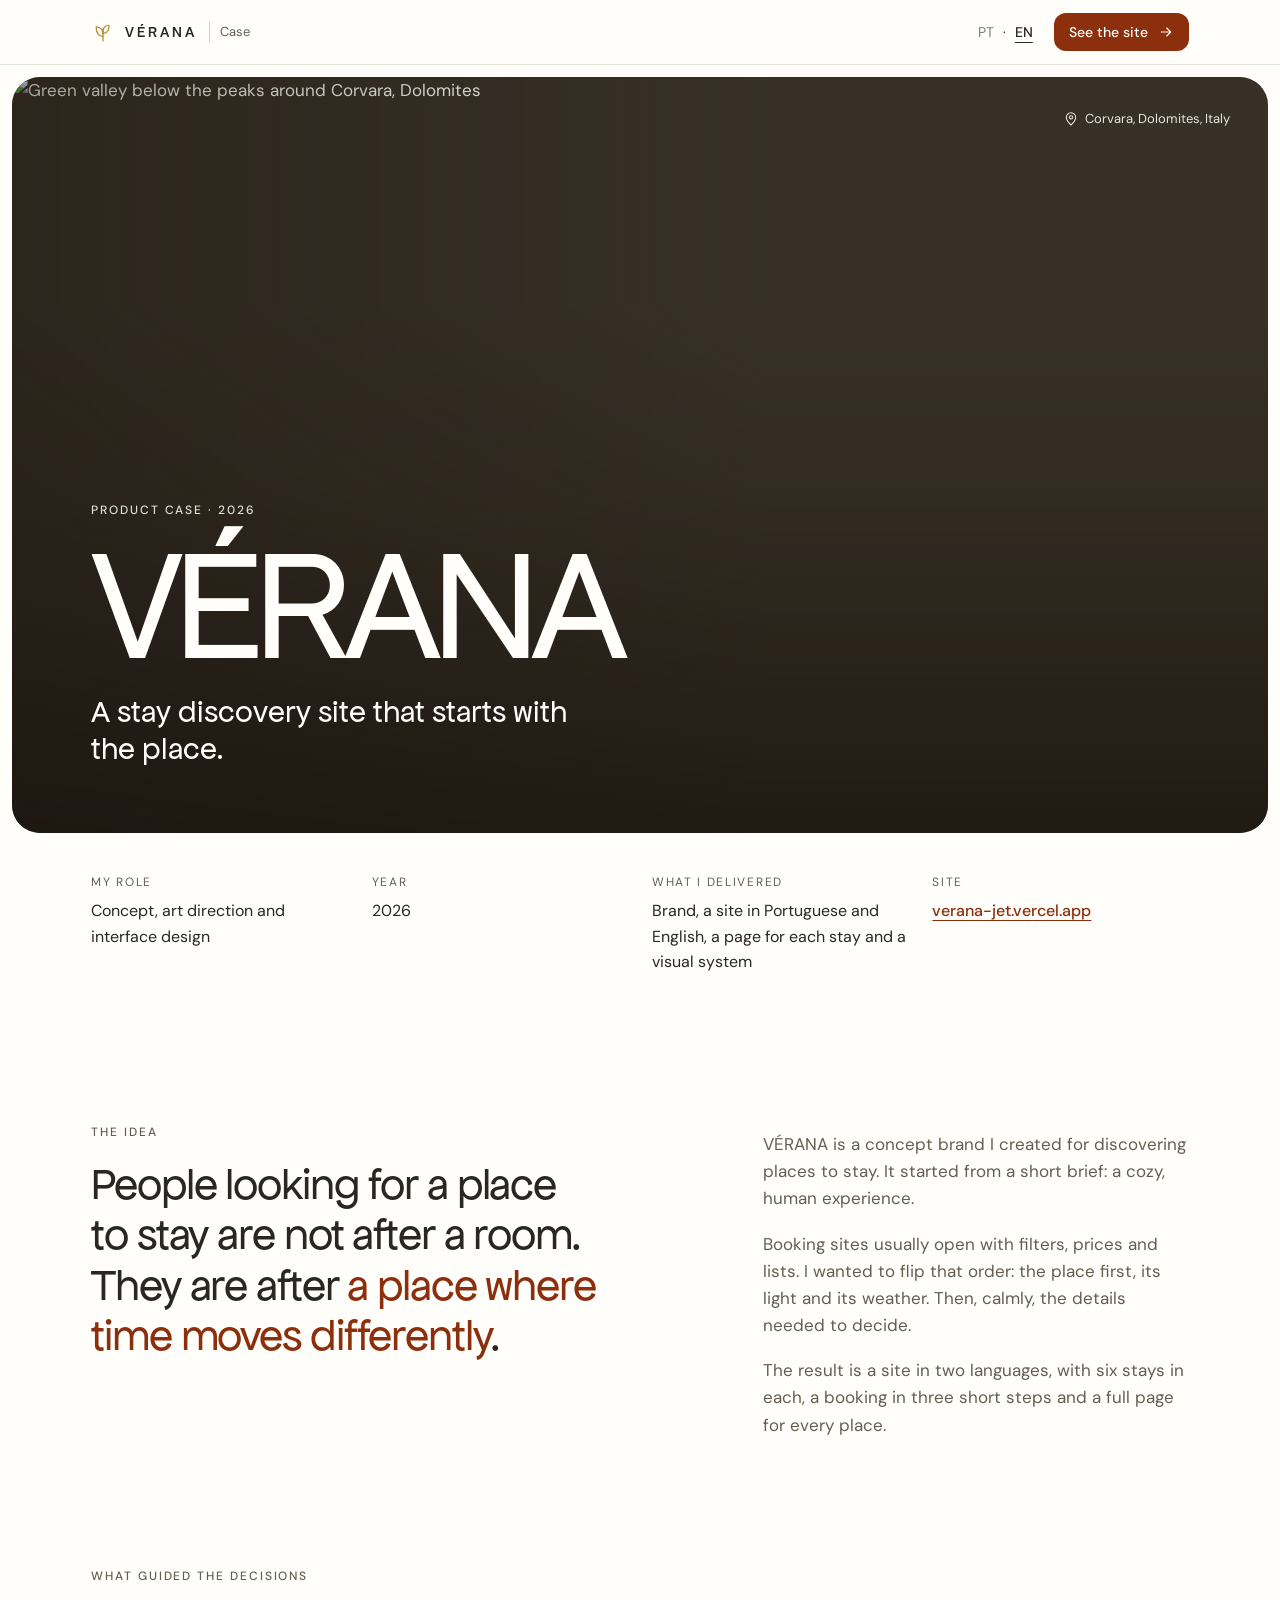
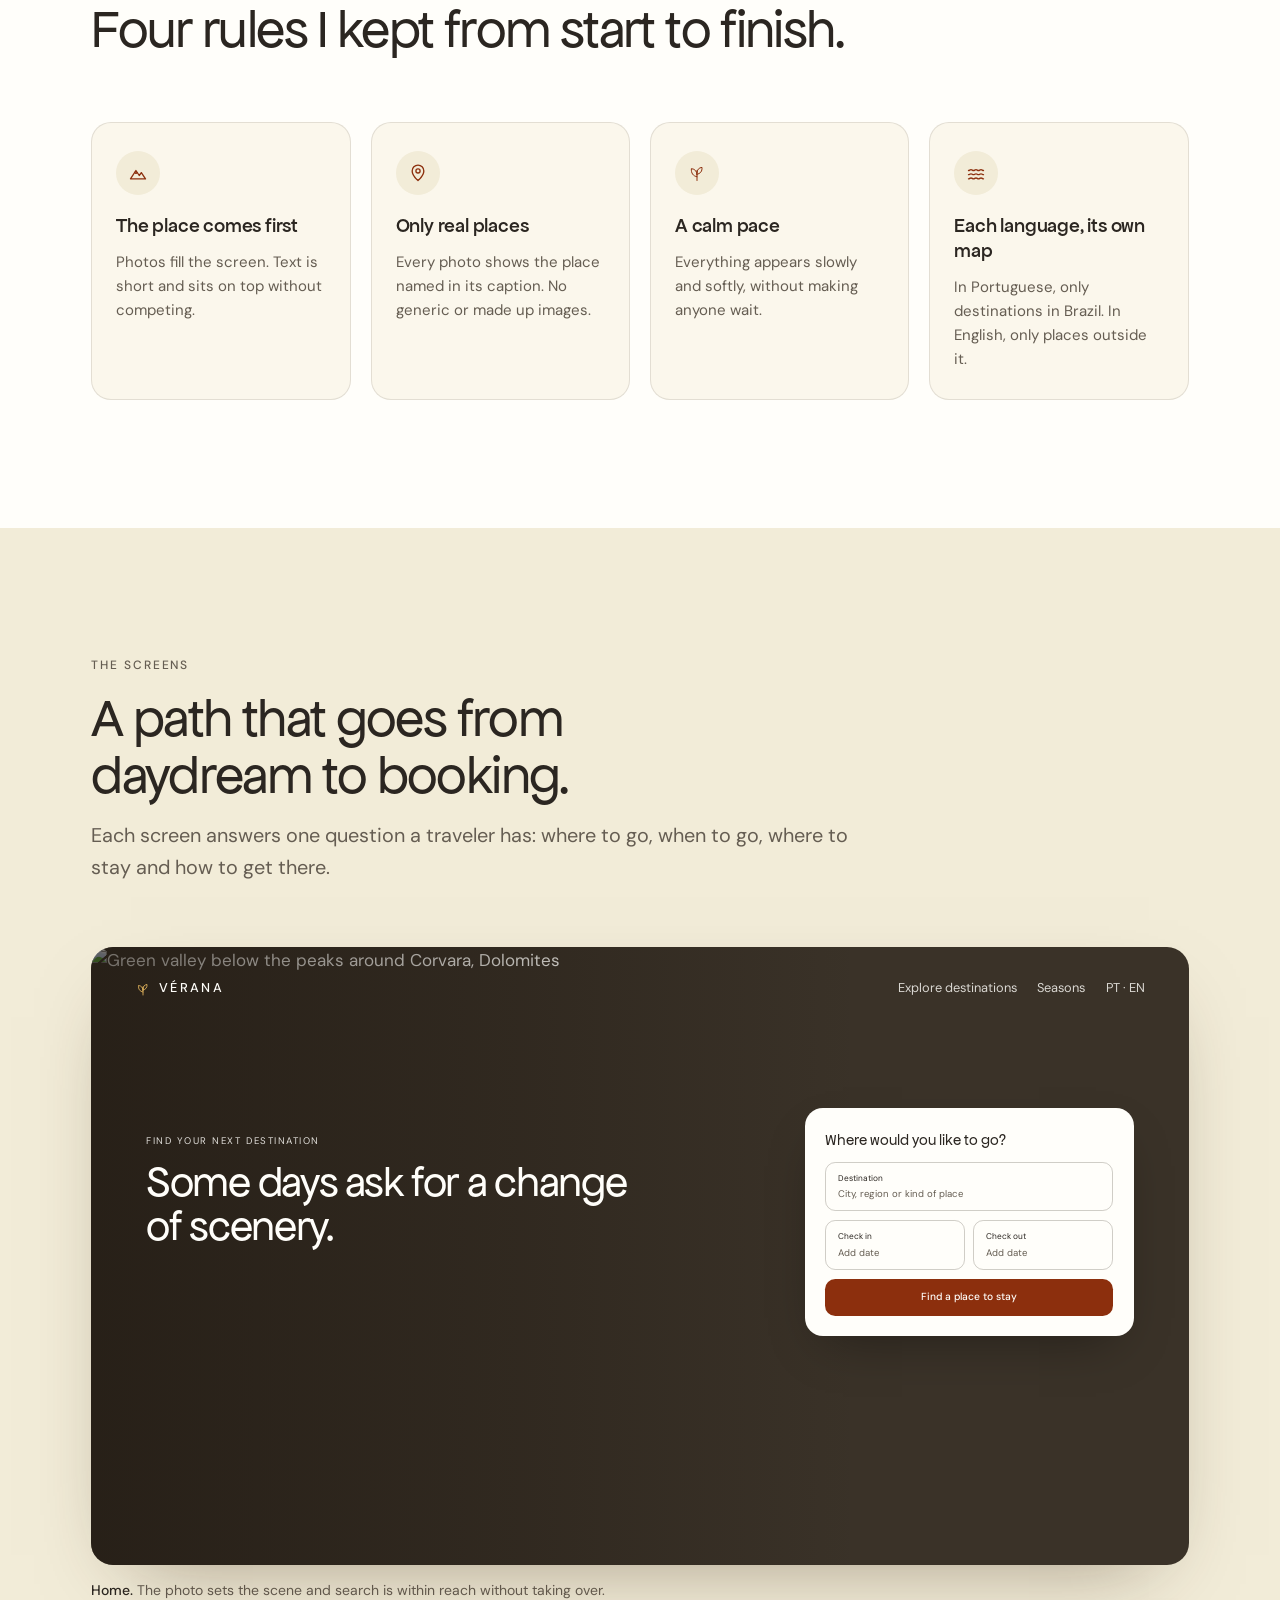
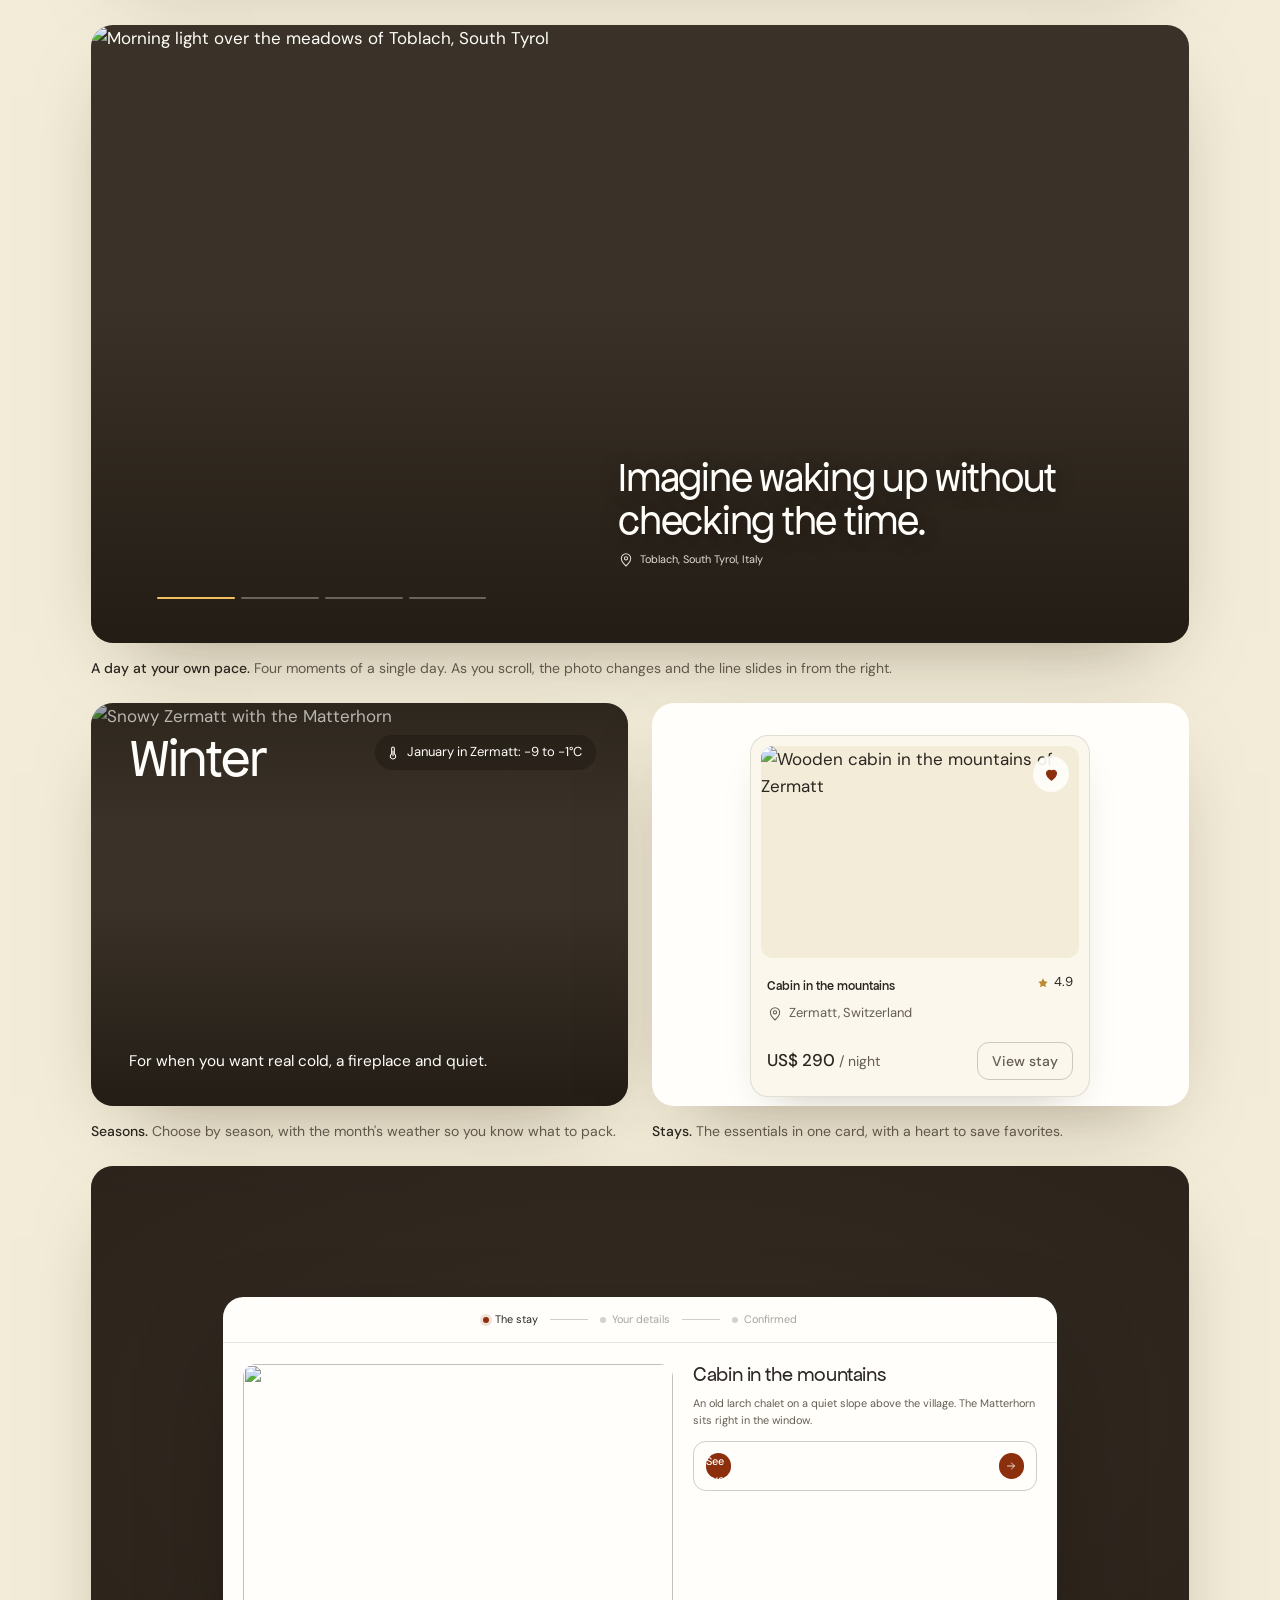
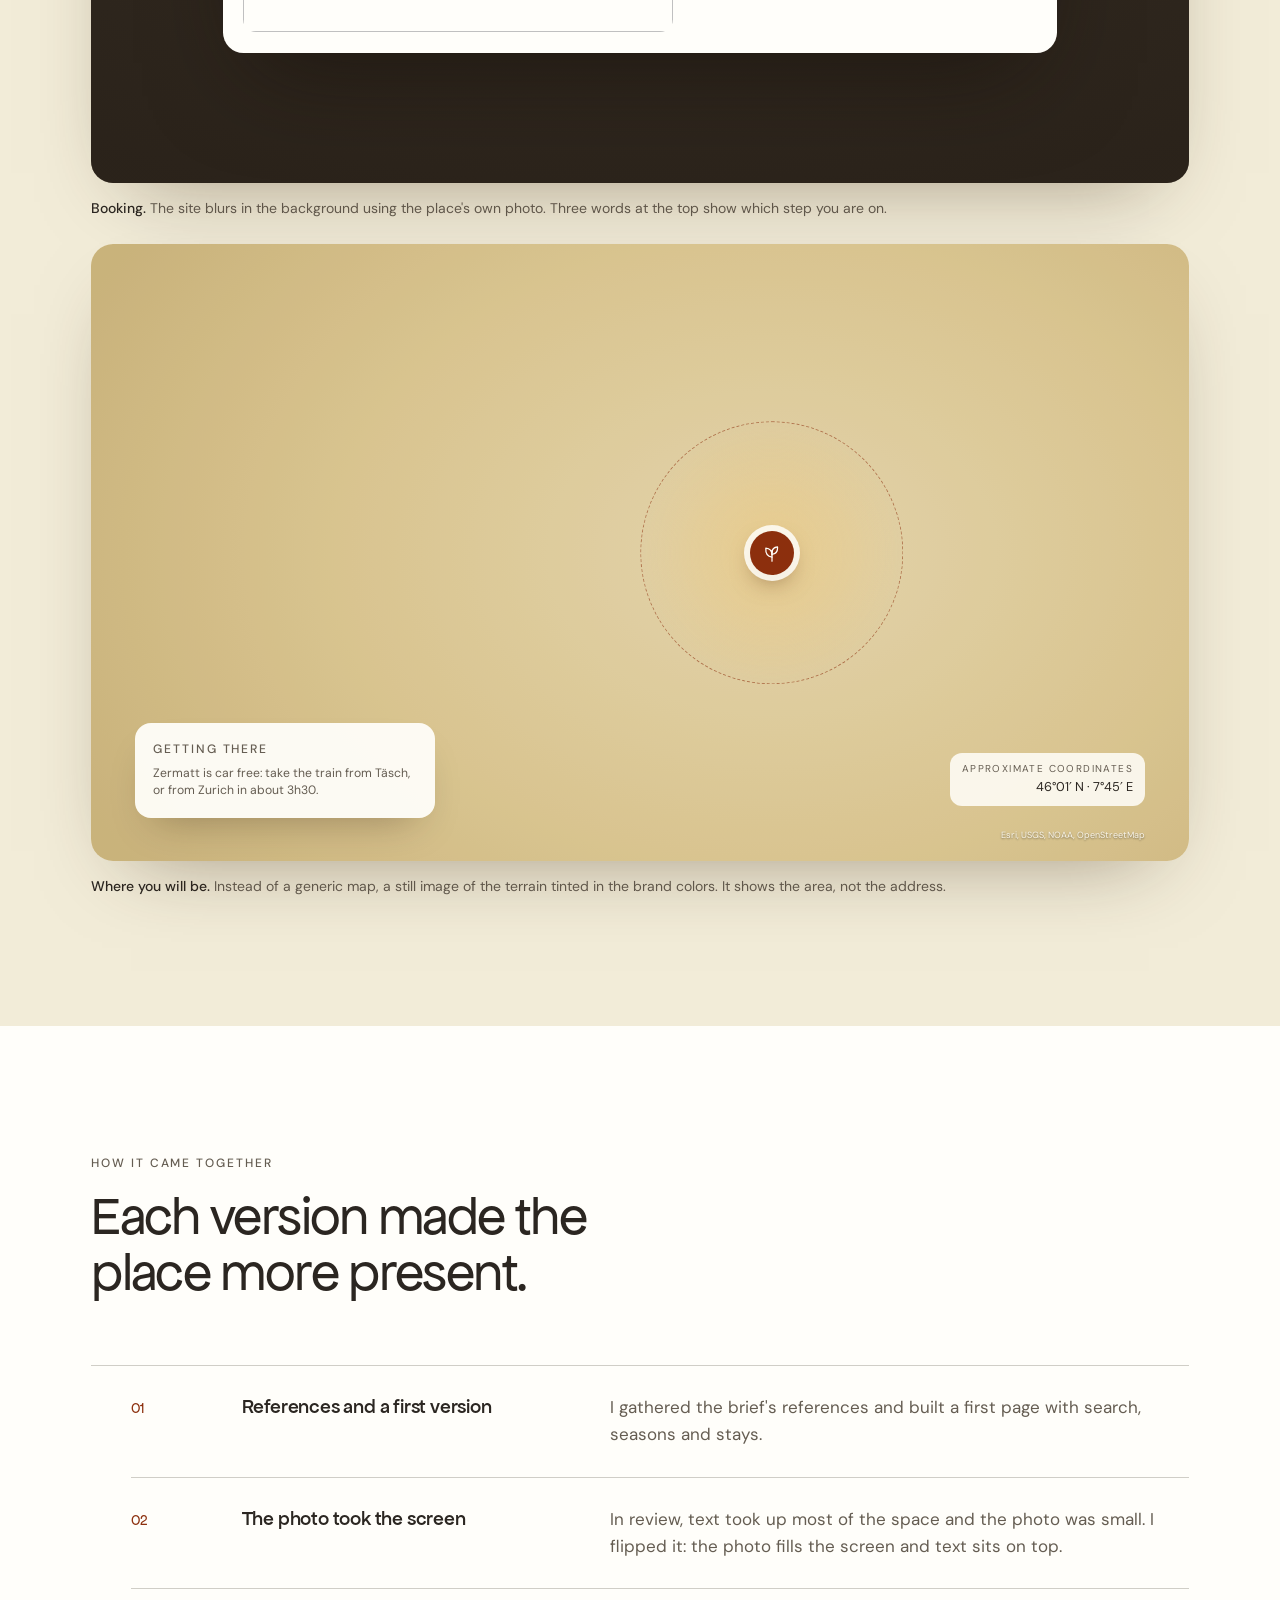
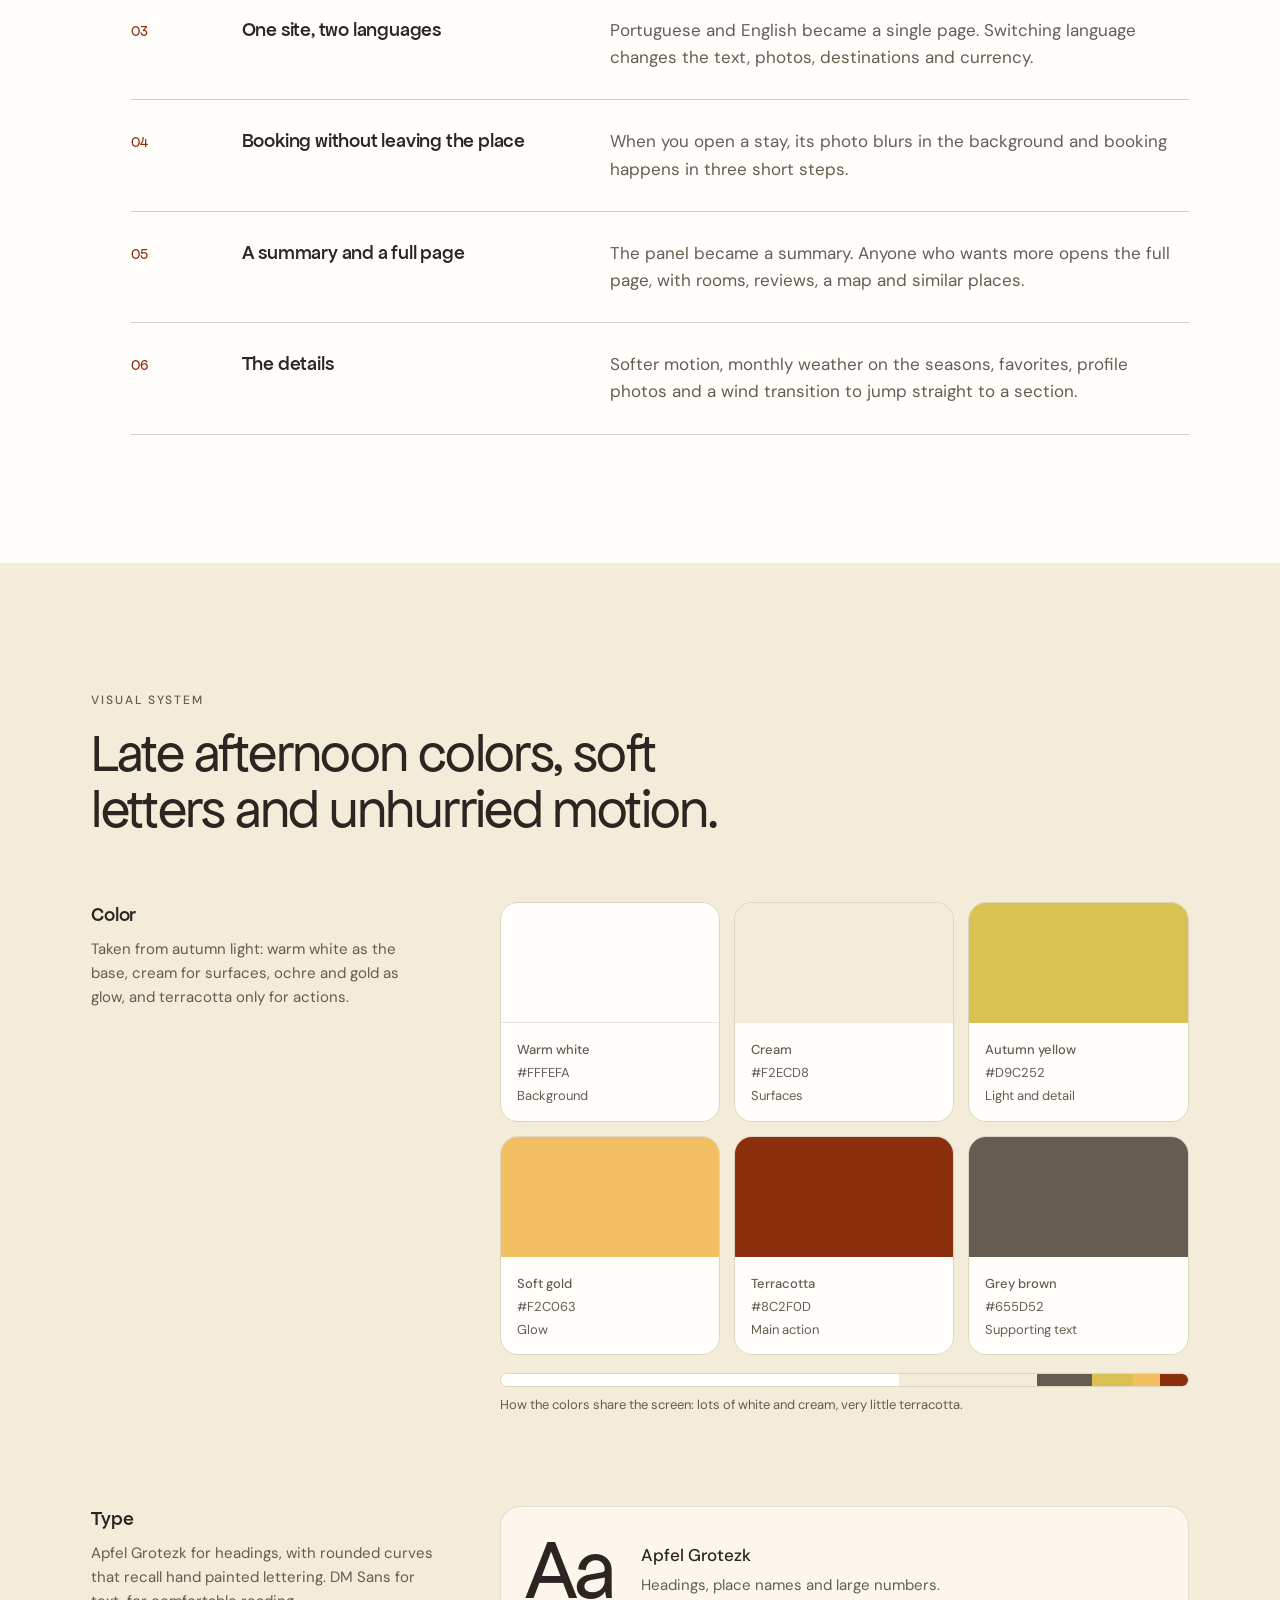
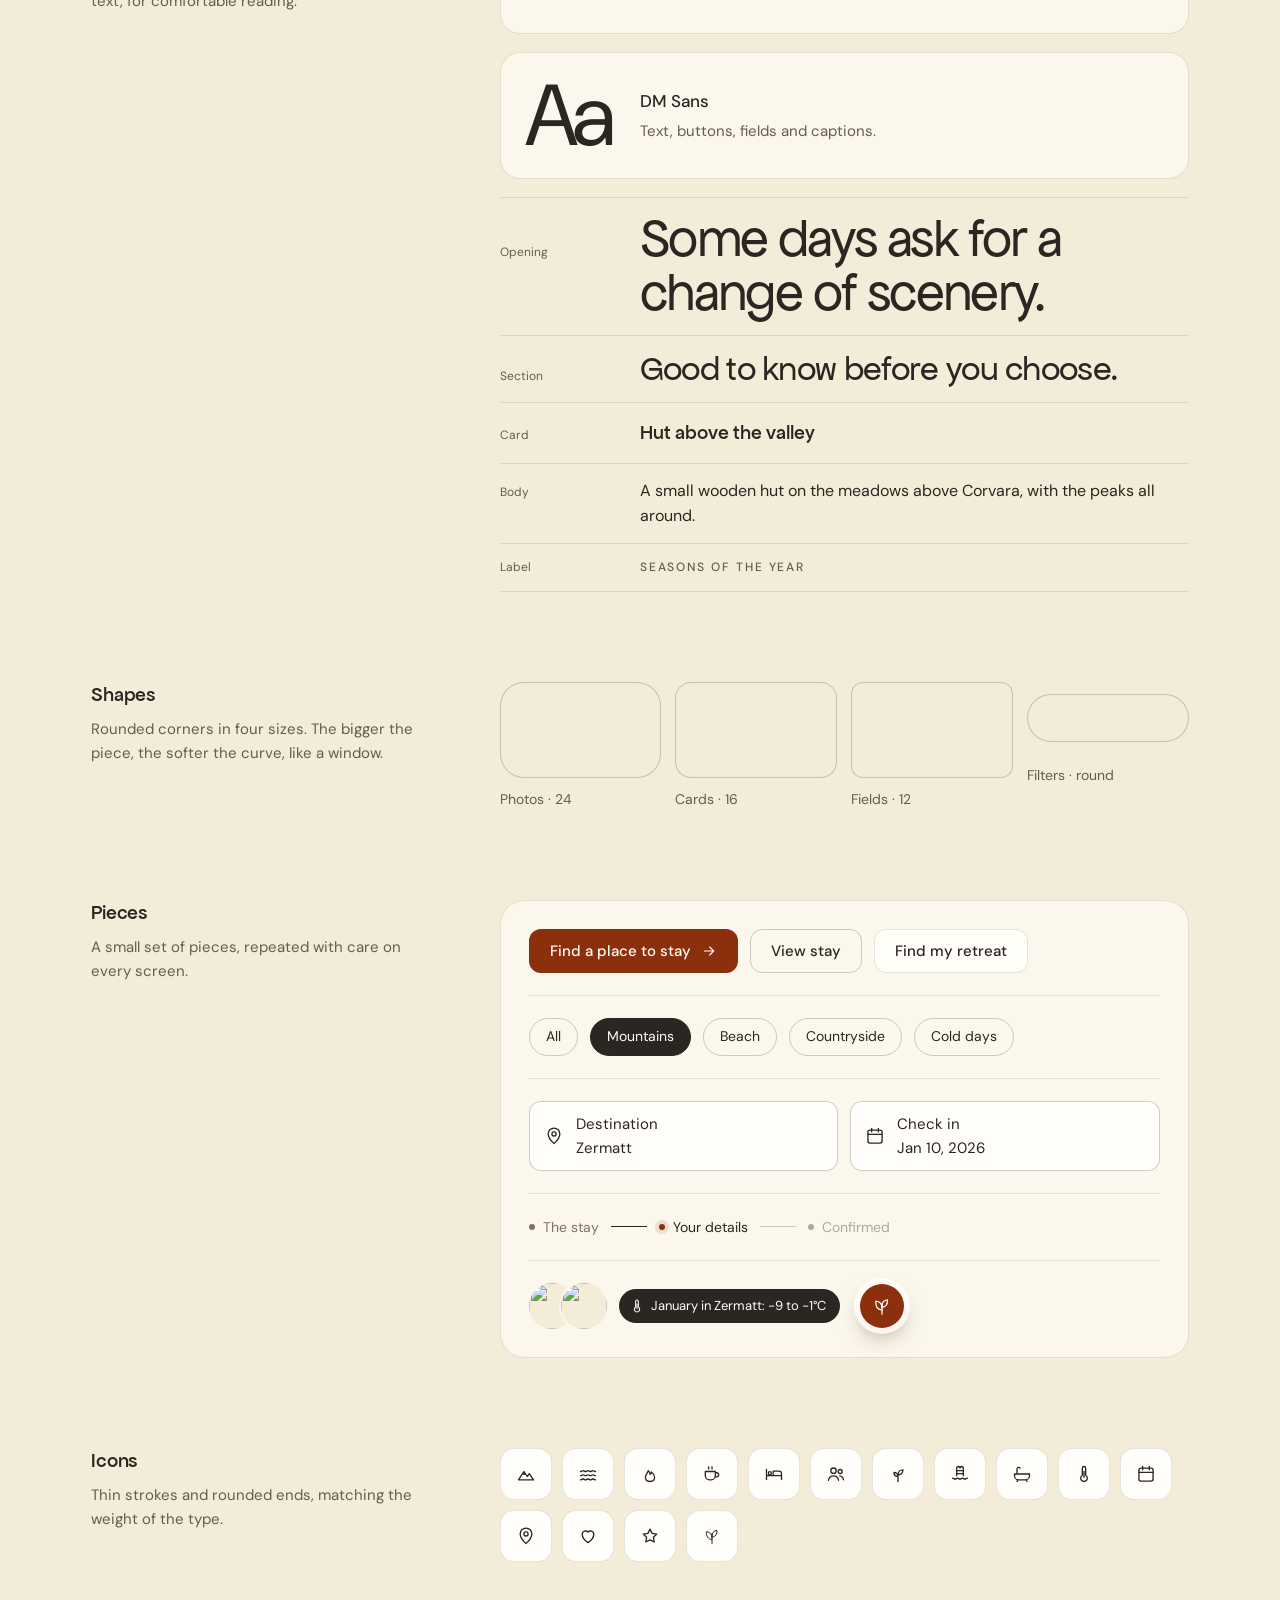
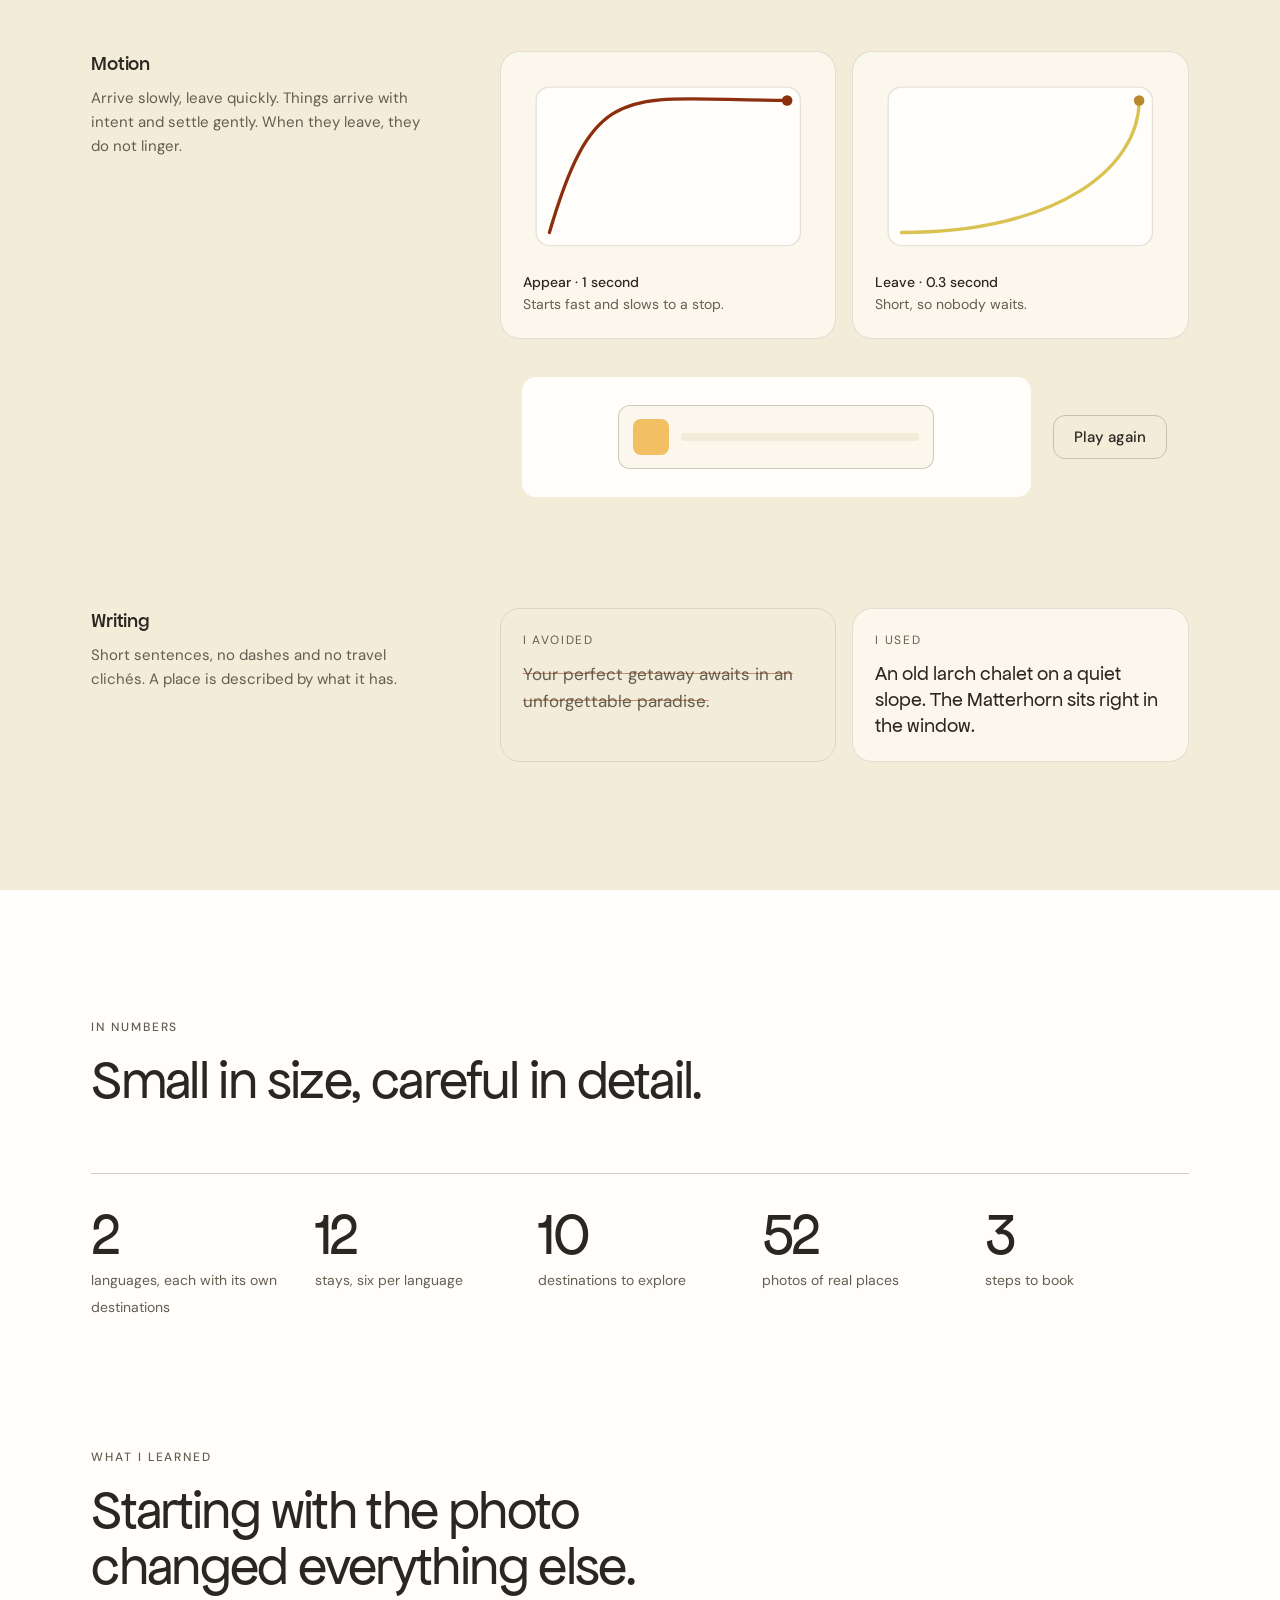
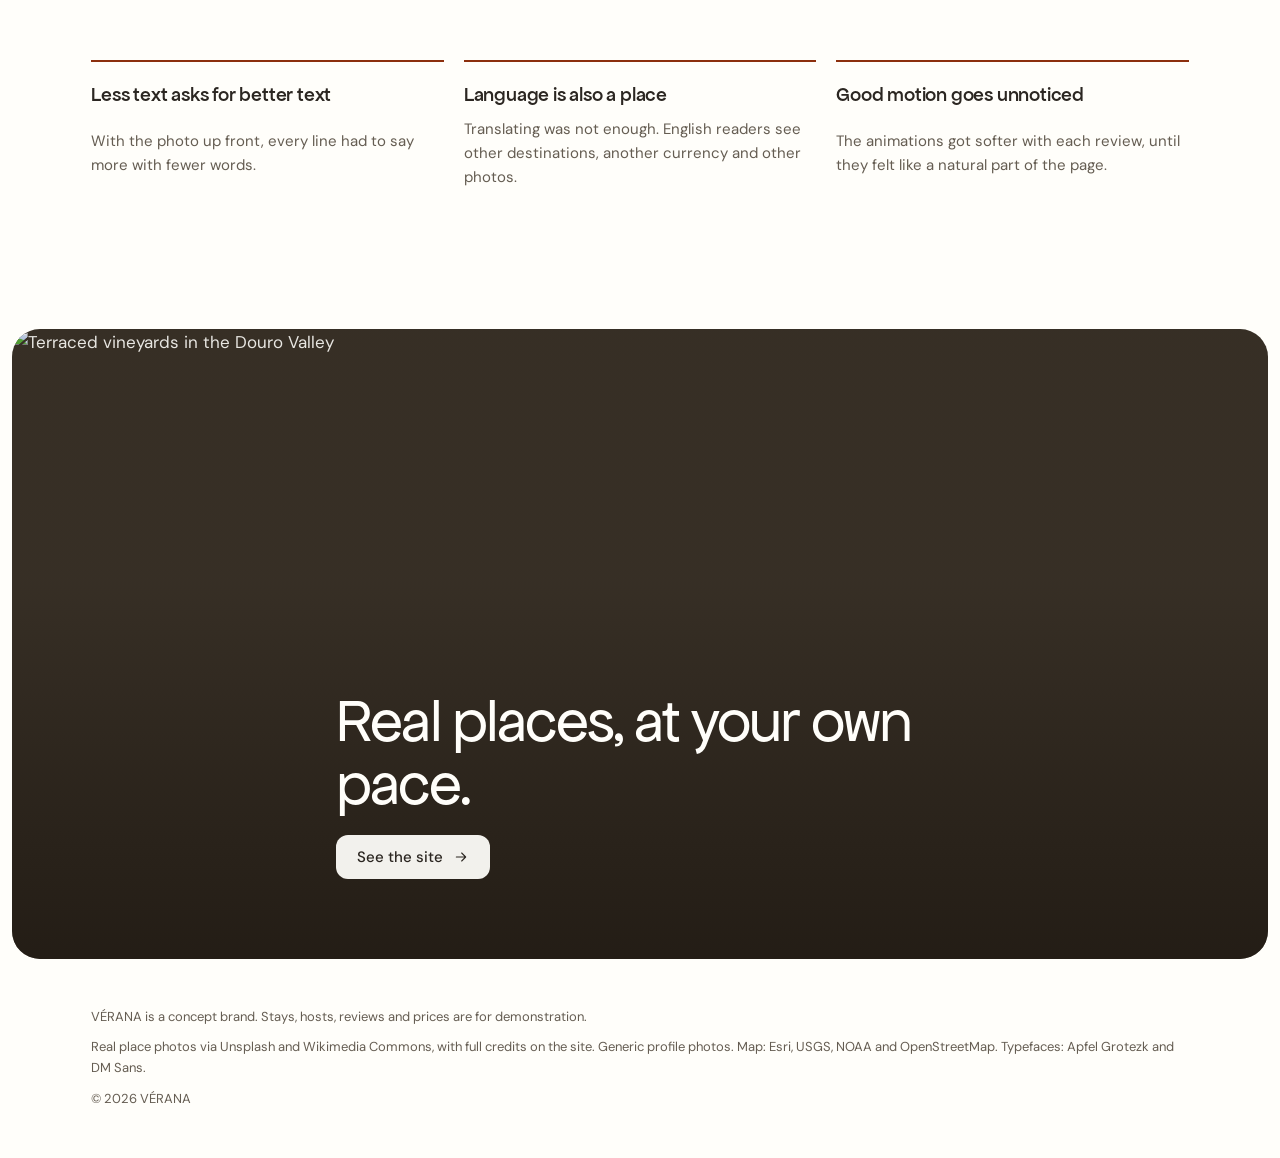
==== case/index.html @ 9858fdc2 "Case de portfólio em PT e EN (fora do site) Página do case em case/, com textos e imagens no idioma " ====
<!doctype html>
<html lang="pt-BR" data-lang="pt">
<head>
<meta charset="utf-8">
<meta name="viewport" content="width=device-width, initial-scale=1, viewport-fit=cover">
<title>VÉRANA · Case</title>
<meta name="description" content="Case VÉRANA: ideia, processo e sistema visual de um site de hospedagens em português e inglês.">
<meta name="robots" content="noindex">
<meta name="theme-color" content="#FFFEFA">
<link rel="icon" href="assets/favicon.svg" type="image/svg+xml">
<script>
  (function(){try{var q=new URLSearchParams(location.search).get('lang'),s=null;try{s=localStorage.getItem('verana-case-lang')}catch(_){}
  var l=q||s||((navigator.language||'pt').toLowerCase().indexOf('pt')===0?'pt':'en');if(l!=='en')l='pt';
  document.documentElement.dataset.lang=l;document.documentElement.lang=l==='en'?'en':'pt-BR'}catch(_){}})();
</script>
<link rel="preconnect" href="https://images.unsplash.com">
<link rel="preconnect" href="https://fonts.googleapis.com">
<link rel="preconnect" href="https://fonts.gstatic.com" crossorigin>
<link rel="stylesheet" href="https://fonts.googleapis.com/css2?family=DM+Sans:opsz,wght@9..40,400;9..40,500&display=swap">
<style>
/* Case VÉRANA: a página do case usa a própria identidade do projeto.
   Layout: coluna editorial larga, fotos sangradas entre os blocos de texto. */
@font-face{font-family:"Apfel Grotezk";src:url("assets/ApfelGrotezk-Regular.woff2") format("woff2");font-weight:400;font-display:swap}
@font-face{font-family:"Apfel Grotezk";src:url("assets/ApfelGrotezk-Mittel.woff2") format("woff2");font-weight:500;font-display:swap}
:root{
  --white:#FFFEFA; --cream:#F2ECD8; --ochre:#D9C252; --gold:#F2C063; --terra:#8C2F0D; --brown:#655D52;
  --ink:#2B2621; --panel:#FBF7EC; --line:rgba(101,93,82,.16); --line-2:rgba(101,93,82,.3);
  --display:"Apfel Grotezk","DM Sans",ui-sans-serif,system-ui,sans-serif;
  --body:"DM Sans",ui-sans-serif,system-ui,sans-serif;
  --out:cubic-bezier(.16,1,.3,1); --soft:cubic-bezier(.65,0,.35,1);
  --wrap:1200px; --g:max(20px,4vw);
}
*{box-sizing:border-box;margin:0}
html{background:var(--white);color:var(--ink);-webkit-text-size-adjust:100%;scroll-behavior:smooth}
body{background:var(--white);color:var(--ink);font-family:var(--body);font-size:17px;line-height:1.6;-webkit-font-smoothing:antialiased;overflow-x:hidden;overflow-x:clip}
img{display:block;max-width:100%}
a{color:inherit}
button{font:inherit;color:inherit;cursor:pointer}
:focus-visible{outline:2px solid var(--terra);outline-offset:3px;border-radius:6px}
[data-lang="pt"] [data-l="en"],[data-lang="en"] [data-l="pt"]{display:none!important}
.wrap{max-width:var(--wrap);margin:0 auto;padding-left:max(var(--g),env(safe-area-inset-left,0px));padding-right:max(var(--g),env(safe-area-inset-right,0px))}
.icon{width:20px;height:20px;fill:none;stroke:currentColor;stroke-width:1.6;stroke-linecap:round;stroke-linejoin:round;flex:none}
.icon--sm{width:16px;height:16px}
.kicker{font-size:12px;font-weight:500;letter-spacing:.16em;text-transform:uppercase;color:var(--brown)}
.h2{font-family:var(--display);font-weight:400;font-size:clamp(2rem,1.3rem + 2.6vw,3.5rem);line-height:1.04;letter-spacing:-.03em;text-wrap:balance}
.h3{font-family:var(--display);font-weight:500;font-size:20px;line-height:1.25;letter-spacing:-.01em}
.lead{font-size:clamp(1.0625rem,1rem + .3vw,1.25rem);color:var(--brown);max-width:58ch;text-wrap:pretty}
.sec{padding-block:clamp(72px,10vw,140px)}
.sec__head{display:grid;gap:16px;max-width:760px;margin-bottom:clamp(36px,5vw,64px)}

/* topo */
.bar{position:sticky;top:0;z-index:20;background:rgba(255,254,250,.88);backdrop-filter:blur(14px);-webkit-backdrop-filter:blur(14px);border-bottom:1px solid var(--line)}
.bar .wrap{height:64px;display:flex;align-items:center;justify-content:space-between;gap:16px}
.logo{display:inline-flex;align-items:center;gap:10px;text-decoration:none}
.logo svg{width:24px;height:24px;fill:none;stroke:#B8892E;stroke-width:1.6;stroke-linecap:round;stroke-linejoin:round}
.logo b{font-family:var(--display);font-weight:500;font-size:15px;letter-spacing:.2em}
.logo small{font-size:13px;color:var(--brown);padding-left:10px;margin-left:2px;border-left:1px solid var(--line-2)}
.bar__right{display:flex;align-items:center;gap:18px}
.lang{display:flex;align-items:center;gap:6px;font-size:14px}
.lang button{border:0;background:none;padding:6px 3px;opacity:.6}
.lang button[aria-pressed="true"]{opacity:1;font-weight:500;text-decoration:underline;text-underline-offset:5px}
.btn{display:inline-flex;align-items:center;gap:10px;min-height:44px;padding:0 20px;border-radius:12px;border:1px solid transparent;font-weight:500;font-size:15px;text-decoration:none;white-space:nowrap;transition:background-color .2s,border-color .2s}
.btn--primary{background:var(--terra);color:var(--white)}
.btn--primary:hover{background:#73260A}
.btn--light{background:rgba(255,254,250,.94);color:var(--ink)}
.btn--ghost{border-color:var(--line-2);background:transparent}
.btn--ghost:hover{border-color:var(--ink)}
.btn--sm{min-height:38px;padding:0 14px;font-size:14px}

/* abertura */
.hero{padding:12px}
.hero__frame{position:relative;height:min(84svh,820px);min-height:520px;border-radius:28px;overflow:hidden;background:#3a3228;color:var(--white);isolation:isolate}
.hero__frame img{position:absolute;inset:0;width:100%;height:100%;object-fit:cover;z-index:-2;transform:scale(1.04);animation:settle 2.4s var(--out) forwards}
@keyframes settle{to{transform:none}}
.hero__frame::after{content:"";position:absolute;inset:0;z-index:-1;background:linear-gradient(0deg,rgba(24,18,12,.72) 0%,rgba(24,18,12,.2) 45%,rgba(24,18,12,.05) 70%),linear-gradient(90deg,rgba(24,18,12,.35),rgba(24,18,12,0) 60%)}
.hero__copy{position:absolute;left:0;right:0;bottom:clamp(28px,5vw,64px)}
.hero__copy .wrap{display:grid;gap:18px}
.hero__title{font-family:var(--display);font-weight:400;font-size:clamp(4rem,2rem + 10vw,11rem);line-height:.86;letter-spacing:-.05em;opacity:0;transform:translateY(14px);animation:rise 1.2s .15s var(--out) forwards}
.hero__line{font-family:var(--display);font-size:clamp(1.25rem,1rem + 1.2vw,2rem);line-height:1.2;max-width:24ch;opacity:0;transform:translateY(14px);animation:rise 1.2s .3s var(--out) forwards}
.hero .kicker{color:rgba(255,254,250,.86);opacity:0;animation:rise 1s var(--out) forwards}
@keyframes rise{to{opacity:1;transform:none}}
.hero__place{position:absolute;right:clamp(20px,3vw,40px);top:clamp(20px,3vw,32px);display:inline-flex;align-items:center;gap:6px;font-size:13px;color:rgba(255,254,250,.88)}
.meta{display:grid;grid-template-columns:repeat(4,minmax(0,1fr));gap:24px;padding-block:40px 8px}
.meta dt{font-size:12px;letter-spacing:.14em;text-transform:uppercase;color:var(--brown);margin-bottom:6px}
.meta dd{margin:0;font-size:16px}
.meta a{color:var(--terra);font-weight:500;text-underline-offset:4px}

/* ideia */
.idea{display:grid;grid-template-columns:minmax(0,7fr) minmax(0,5fr);gap:clamp(32px,6vw,96px);align-items:start}
.idea__quote{font-family:var(--display);font-weight:400;font-size:clamp(1.75rem,1.2rem + 2vw,3rem);line-height:1.12;letter-spacing:-.025em;text-wrap:balance}
.idea__quote em{font-style:normal;color:var(--terra)}
.idea__text{display:grid;gap:18px;color:var(--brown);padding-top:8px}

/* princípios */
.rules{display:grid;grid-template-columns:repeat(4,minmax(0,1fr));gap:20px}
.rule{display:grid;gap:12px;align-content:start;padding:28px 24px;border-radius:20px;background:var(--panel);border:1px solid var(--line)}
.rule__i{width:44px;height:44px;border-radius:50%;display:grid;place-items:center;background:var(--cream);color:var(--terra);margin-bottom:6px}
.rule p{font-size:15px;color:var(--brown)}

/* caminho */
.path{display:grid;gap:0;border-top:1px solid var(--line-2)}
.step{display:grid;grid-template-columns:72px minmax(0,4fr) minmax(0,7fr);gap:clamp(16px,3vw,40px);padding:28px 0;border-bottom:1px solid var(--line-2);align-items:baseline}
.step__n{font-family:var(--display);font-size:15px;color:var(--terra);font-variant-numeric:tabular-nums}
.step p{color:var(--brown)}

/* telas: composições na própria identidade */
.band{background:var(--cream)}
.screens{display:grid;grid-template-columns:repeat(12,minmax(0,1fr));gap:24px}
.shot{grid-column:span 12;display:grid;gap:14px}
.shot--half{grid-column:span 6}
.shot figcaption{display:flex;justify-content:space-between;gap:16px;font-size:14px;color:var(--brown)}
.shot figcaption b{font-weight:500;color:var(--ink)}
.frame{position:relative;border-radius:22px;overflow:hidden;background:#3a3228;box-shadow:0 30px 80px -40px rgba(60,40,18,.5);isolation:isolate}
.frame>img.bg{position:absolute;inset:0;width:100%;height:100%;object-fit:cover;z-index:-2}

/* tela 1: início */
.f-home{aspect-ratio:16/9;color:var(--white)}
.f-home::after{content:"";position:absolute;inset:0;z-index:-1;background:linear-gradient(90deg,rgba(28,21,14,.62) 0%,rgba(28,21,14,.3) 40%,rgba(28,21,14,0) 70%)}
.f-home .nav{position:absolute;left:4%;right:4%;top:5%;display:flex;justify-content:space-between;align-items:center;font-size:clamp(9px,1vw,13px)}
.f-home .nav span{display:inline-flex;gap:clamp(8px,1.6vw,22px);opacity:.9}
.f-home .copy{position:absolute;left:5%;top:30%;width:44%;display:grid;gap:clamp(6px,1vw,14px)}
.f-home .copy .k{font-size:clamp(7px,.75vw,11px);letter-spacing:.16em;text-transform:uppercase;opacity:.85}
.f-home .copy h3{font-family:var(--display);font-weight:400;font-size:clamp(1.25rem,.6rem + 2.6vw,3.25rem);line-height:1.02;letter-spacing:-.03em}
.f-home .book{position:absolute;right:5%;top:26%;width:30%;background:var(--white);color:var(--ink);border-radius:clamp(10px,1.4vw,18px);padding:clamp(10px,1.6vw,22px);display:grid;gap:clamp(5px,.7vw,10px);box-shadow:0 20px 50px -20px rgba(0,0,0,.4)}
.f-home .book b{font-family:var(--display);font-weight:400;font-size:clamp(10px,1.2vw,17px)}
.fld{border:1px solid var(--line-2);border-radius:clamp(6px,.8vw,11px);padding:clamp(5px,.7vw,10px) clamp(7px,.9vw,12px);font-size:clamp(7px,.75vw,11px);color:var(--brown);display:grid;gap:1px}
.fld i{font-style:normal;color:var(--ink);font-size:clamp(6px,.65vw,10px)}
.fld-row{display:grid;grid-template-columns:1fr 1fr;gap:clamp(4px,.6vw,8px)}
.f-home .go{background:var(--terra);color:var(--white);border-radius:clamp(6px,.8vw,11px);padding:clamp(6px,.8vw,11px);font-size:clamp(7px,.8vw,12px);text-align:center;font-weight:500}

/* tela 2: momento */
.f-moment{aspect-ratio:16/9;color:var(--white)}
.f-moment::after{content:"";position:absolute;inset:0;z-index:-1;background:linear-gradient(0deg,rgba(20,14,8,.6) 0%,rgba(20,14,8,0) 55%)}
.f-moment .t{position:absolute;right:6%;bottom:12%;width:46%;display:grid;gap:8px;text-shadow:0 2px 20px rgba(20,14,8,.35)}
.f-moment .t h3{font-family:var(--display);font-weight:400;font-size:clamp(1.25rem,.5rem + 2.6vw,3rem);line-height:1.04;letter-spacing:-.03em}
.f-moment .t small{font-size:clamp(8px,.85vw,13px);opacity:.85;display:inline-flex;gap:6px;align-items:center}
.f-moment .ticks{position:absolute;left:6%;bottom:7%;display:flex;gap:6px;width:30%}
.f-moment .ticks i{flex:1;height:2px;border-radius:2px;background:rgba(255,254,250,.3)}
.f-moment .ticks i:first-child{background:var(--gold)}

/* tela 3: estação */
.f-season{aspect-ratio:4/3;color:var(--white)}
.f-season::after{content:"";position:absolute;inset:0;z-index:-1;background:linear-gradient(180deg,rgba(24,18,12,.35) 0%,rgba(24,18,12,0) 30%,rgba(24,18,12,0) 50%,rgba(24,18,12,.66) 100%)}
.f-season h3{position:absolute;left:7%;top:7%;font-family:var(--display);font-weight:400;font-size:clamp(2rem,1rem + 3vw,4rem);letter-spacing:-.03em;line-height:1}
.pill{display:inline-flex;align-items:center;gap:6px;padding:7px 14px 7px 10px;border-radius:999px;background:rgba(24,18,12,.32);backdrop-filter:blur(10px);-webkit-backdrop-filter:blur(10px);font-size:13px;color:var(--white);font-variant-numeric:tabular-nums}
.f-season .pill{position:absolute;right:6%;top:8%}
.f-season p{position:absolute;left:7%;right:7%;bottom:8%;font-size:clamp(13px,1.2vw,16px)}

/* tela 4: card de hospedagem */
.f-stay{aspect-ratio:4/3;background:var(--white);display:grid;place-items:center;padding:6%}
.card{width:min(100%,340px);background:var(--panel);border:1px solid var(--line);border-radius:18px;padding:10px;box-shadow:0 18px 40px -24px rgba(60,40,18,.35)}
.card__m{position:relative;aspect-ratio:3/2;border-radius:12px;overflow:hidden;background:var(--cream)}
.card__m img{width:100%;height:100%;object-fit:cover}
.heart{position:absolute;top:10px;right:10px;width:36px;height:36px;border-radius:50%;display:grid;place-items:center;background:rgba(255,254,250,.9);color:var(--terra)}
.heart .icon{fill:currentColor;width:17px;height:17px}
.card__b{display:grid;gap:8px;padding:14px 6px 6px}
.card__h{display:flex;justify-content:space-between;align-items:baseline;gap:10px}
.card__h b{font-family:var(--display);font-weight:500;font-size:18px;line-height:1.2}
.card__h span{display:inline-flex;align-items:center;gap:4px;font-size:13px;white-space:nowrap}
.star{color:#B8892E;fill:currentColor;stroke:none;width:14px;height:14px}
.card__w{display:flex;align-items:center;gap:6px;font-size:13px;color:var(--brown)}
.card__f{display:flex;justify-content:space-between;align-items:center;padding-top:10px;font-size:14px;color:var(--brown)}
.card__f strong{color:var(--ink);font-weight:500;font-size:17px}

/* tela 5: painel com o lugar desfocado */
.f-sheet{aspect-ratio:16/9;display:grid;place-items:center}
.f-sheet>img.bg{filter:blur(28px) saturate(1.1);transform:scale(1.15)}
.f-sheet::after{content:"";position:absolute;inset:0;z-index:-1;background:radial-gradient(80% 70% at 50% 40%,rgba(30,22,15,.2),rgba(30,22,15,.55))}
.panel{width:76%;background:var(--white);border-radius:clamp(12px,1.6vw,22px);overflow:hidden;box-shadow:0 40px 100px -30px rgba(20,14,8,.6)}
.panel__top{display:flex;align-items:center;justify-content:center;gap:clamp(6px,1vw,12px);padding:clamp(8px,1.1vw,14px);border-bottom:1px solid var(--line);font-size:clamp(8px,.85vw,12px);color:var(--brown)}
.panel__top .dot{width:6px;height:6px;border-radius:50%;background:currentColor;opacity:.5}
.panel__top .now{color:var(--ink);display:inline-flex;align-items:center;gap:6px}
.panel__top .now .dot{background:var(--terra);opacity:1;box-shadow:0 0 0 3px rgba(140,47,13,.14)}
.panel__top .ln{width:clamp(16px,3vw,40px);height:1px;background:var(--line-2)}
.panel__top .off{display:inline-flex;align-items:center;gap:6px;opacity:.55}
.panel__body{display:grid;grid-template-columns:1.25fr 1fr;gap:clamp(10px,1.6vw,22px);padding:clamp(10px,1.6vw,22px)}
.panel__body .ph{aspect-ratio:16/10;border-radius:clamp(8px,1vw,14px);overflow:hidden}
.panel__body .ph img{width:100%;height:100%;object-fit:cover}
.panel__info{display:grid;gap:clamp(5px,.7vw,10px);align-content:start}
.panel__info b{font-family:var(--display);font-weight:400;font-size:clamp(13px,1.6vw,24px);line-height:1.1;letter-spacing:-.02em}
.panel__info p{font-size:clamp(8px,.85vw,12px);color:var(--brown);line-height:1.5}
.panel__more{margin-top:4px;display:flex;justify-content:space-between;align-items:center;gap:8px;border:1px solid var(--line-2);border-radius:clamp(8px,1vw,14px);padding:clamp(6px,.9vw,12px);font-size:clamp(8px,.85vw,12px);font-weight:500}
.panel__more span:last-child{width:clamp(18px,2vw,28px);height:clamp(18px,2vw,28px);border-radius:50%;display:grid;place-items:center;background:var(--terra);color:var(--white)}
.panel__more .icon{width:12px;height:12px}

/* tela 6: mapa fixo tingido */
.f-map{aspect-ratio:16/9;background:#EDE5CC}
.f-map .tiles{position:absolute;inset:0;overflow:hidden;filter:grayscale(1) contrast(1.05) brightness(1.12)}
.f-map .tiles img{position:absolute;width:256px;height:256px;max-width:none}
.f-map .tiles img.r{mix-blend-mode:multiply;opacity:.75}
.f-map .tint{position:absolute;inset:0;mix-blend-mode:multiply;background:radial-gradient(70% 90% at 62% 50%,#F4ECD6 0%,#EADBB4 55%,#D9C79A 100%)}
.f-map .area{position:absolute;left:62%;top:50%;width:24%;aspect-ratio:1;transform:translate(-50%,-50%);border-radius:50%;border:1.5px dashed rgba(140,47,13,.55);background:radial-gradient(circle,rgba(242,192,99,.42),rgba(242,192,99,0) 72%)}
.pin{position:absolute;left:62%;top:50%;transform:translate(-50%,-50%);width:44px;height:44px;border-radius:50%;display:grid;place-items:center;background:var(--terra);box-shadow:0 0 0 6px rgba(255,254,250,.85),0 10px 24px -6px rgba(60,20,4,.55)}
.pin svg{width:22px;height:22px;fill:none;stroke:var(--white);stroke-width:1.8;stroke-linecap:round;stroke-linejoin:round}
.f-map .arr{position:absolute;left:4%;bottom:7%;width:38%;max-width:300px;background:rgba(255,254,250,.94);border-radius:16px;padding:clamp(10px,1.4vw,18px);display:grid;gap:6px;box-shadow:0 20px 40px -20px rgba(40,24,8,.35)}
.f-map .arr p{font-size:clamp(9px,.95vw,13px);color:var(--brown);line-height:1.45}
.f-map .co{position:absolute;right:4%;bottom:9%;display:grid;justify-items:end;padding:8px 12px;border-radius:12px;background:rgba(255,254,250,.86);font-size:clamp(9px,1vw,14px);font-variant-numeric:tabular-nums}
.f-map .co small{font-size:10px;letter-spacing:.14em;text-transform:uppercase;color:var(--brown)}
.f-map .attr{position:absolute;right:4%;bottom:3%;font-size:9px;color:var(--white);text-shadow:0 1px 2px rgba(0,0,0,.5);opacity:.85}

/* sistema visual */
.ds{display:grid;gap:clamp(56px,7vw,96px)}
.ds__block{display:grid;grid-template-columns:minmax(0,4fr) minmax(0,8fr);gap:clamp(24px,5vw,72px);align-items:start}
.ds__label{display:grid;gap:10px;position:sticky;top:96px}
.ds__label p{font-size:15px;color:var(--brown)}
.swatches{display:grid;grid-template-columns:repeat(3,minmax(0,1fr));gap:14px}
.sw{border-radius:18px;overflow:hidden;border:1px solid var(--line)}
.sw__c{height:120px}
.sw__t{padding:14px 16px;display:grid;gap:2px;background:var(--white)}
.sw__t b{font-weight:500;font-size:15px}
.sw__t code{font-family:var(--body);font-size:13px;color:var(--brown);font-variant-numeric:tabular-nums}
.sw__t span{font-size:13px;color:var(--brown)}
.ratio{display:flex;height:14px;border-radius:999px;overflow:hidden;margin-top:18px;border:1px solid var(--line)}
.ratio i{display:block}
.ratio-note{font-size:13px;color:var(--brown);margin-top:8px}
.type{display:grid;gap:18px}
.type__face{display:grid;grid-template-columns:auto 1fr;gap:28px;align-items:center;padding:24px;border-radius:20px;background:var(--panel);border:1px solid var(--line)}
.type__aa{font-size:clamp(4rem,3rem + 3vw,6.5rem);line-height:.9;letter-spacing:-.04em}
.type__face p{font-size:15px;color:var(--brown)}
.type__face b{display:block;font-weight:500;font-size:17px;color:var(--ink);margin-bottom:4px}
.scale{display:grid;border-top:1px solid var(--line)}
.scale div{display:grid;grid-template-columns:120px 1fr;gap:20px;align-items:baseline;padding:14px 0;border-bottom:1px solid var(--line);min-width:0}
.scale small{font-size:12px;color:var(--brown);font-variant-numeric:tabular-nums}
.scale span{min-width:0;overflow-wrap:anywhere}
.s-hero{font-family:var(--display);font-size:clamp(2rem,1.4rem + 2.4vw,3.5rem);line-height:1.02;letter-spacing:-.03em}
.s-sec{font-family:var(--display);font-size:clamp(1.5rem,1.2rem + 1.2vw,2.25rem);line-height:1.1;letter-spacing:-.02em}
.s-card{font-family:var(--display);font-weight:500;font-size:20px}
.s-body{font-size:16px}
.s-kick{font-size:12px;font-weight:500;letter-spacing:.16em;text-transform:uppercase;color:var(--brown)}
.shapes{display:grid;grid-template-columns:repeat(4,minmax(0,1fr));gap:14px}
.shape{display:grid;gap:10px;font-size:14px;color:var(--brown)}
.shape i{display:block;height:96px;background:var(--cream);border:1px solid var(--line-2)}
.kit{display:grid;gap:22px;padding:28px;border-radius:24px;background:var(--panel);border:1px solid var(--line)}
.kit__row{display:flex;flex-wrap:wrap;gap:12px;align-items:center}
.kit__row+.kit__row{padding-top:22px;border-top:1px solid var(--line)}
.chip{min-height:38px;padding:0 16px;border-radius:999px;border:1px solid var(--line-2);background:transparent;font-size:14px;display:inline-flex;align-items:center}
.chip.on{background:var(--ink);border-color:var(--ink);color:var(--white)}
.field{display:flex;align-items:center;gap:12px;min-height:58px;padding:10px 14px;border:1px solid var(--line-2);border-radius:12px;background:var(--white);min-width:240px;flex:1}
.field div{display:grid;font-size:12px;color:var(--brown)}
.field div span{font-size:15px;color:var(--ink)}
.steps{display:flex;align-items:center;gap:12px;font-size:14px;color:var(--brown);flex-wrap:wrap}
.steps .ln{width:36px;height:1px;background:var(--line-2);position:relative;overflow:hidden}
.steps .ln.on::after{content:"";position:absolute;inset:0;background:var(--ink)}
.steps .s{display:inline-flex;align-items:center;gap:8px;opacity:.5}
.steps .s i{width:6px;height:6px;border-radius:50%;background:currentColor}
.steps .s.done{opacity:.85}
.steps .s.now{opacity:1;color:var(--ink)}
.steps .s.now i{background:var(--terra);box-shadow:0 0 0 4px rgba(140,47,13,.12)}
.avs{display:inline-flex;align-items:center}
.av{width:46px;height:46px;border-radius:50%;overflow:hidden;background:var(--cream);box-shadow:0 0 0 2px var(--panel)}
.av img{width:100%;height:100%;object-fit:cover}
.av+.av{margin-left:-14px}
.climate{display:inline-flex;align-items:center;gap:6px;padding:7px 14px 7px 10px;border-radius:999px;background:var(--ink);color:var(--white);font-size:13px}
.icons{display:flex;flex-wrap:wrap;gap:10px}
.icons span{width:52px;height:52px;border-radius:14px;display:grid;place-items:center;background:var(--white);border:1px solid var(--line);color:var(--ink)}
.motion{display:grid;grid-template-columns:repeat(2,minmax(0,1fr));gap:16px}
.curve{display:grid;gap:12px;padding:22px;border-radius:20px;background:var(--panel);border:1px solid var(--line)}
.curve svg{width:100%;height:auto}
.curve p{font-size:14px;color:var(--brown)}
.curve b{font-weight:500;color:var(--ink)}
.demo{grid-column:1/-1;display:flex;align-items:center;gap:22px;flex-wrap:wrap;padding:22px;border-radius:20px;background:var(--cream)}
.demo__stage{position:relative;flex:1;min-width:240px;height:120px;border-radius:14px;background:var(--white);overflow:hidden;display:grid;place-items:center}
.demo__card{width:62%;height:64px;border-radius:12px;background:var(--panel);border:1px solid var(--line-2);display:flex;align-items:center;gap:12px;padding:0 14px}
.demo__card i{width:36px;height:36px;border-radius:8px;background:var(--gold)}
.demo__card span{height:8px;flex:1;border-radius:4px;background:var(--cream)}
.demo__stage.play .demo__card{animation:demoIn 1.1s var(--out) both}
@keyframes demoIn{from{opacity:0;transform:translateY(14px)}}
.write{display:grid;grid-template-columns:repeat(2,minmax(0,1fr));gap:16px}
.write div{padding:22px;border-radius:20px;border:1px solid var(--line)}
.write .no{background:transparent}
.write .yes{background:var(--panel)}
.write small{display:block;font-size:12px;letter-spacing:.14em;text-transform:uppercase;color:var(--brown);margin-bottom:10px}
.write .no p{color:var(--brown);text-decoration:line-through;text-decoration-color:rgba(140,47,13,.5)}
.write .yes p{font-family:var(--display);font-size:20px;line-height:1.3}

/* números e aprendizados */
.nums{display:grid;grid-template-columns:repeat(5,minmax(0,1fr));gap:20px;border-top:1px solid var(--line-2);padding-top:32px}
.num b{display:block;font-family:var(--display);font-weight:400;font-size:clamp(2.5rem,1.8rem + 2.4vw,4.25rem);line-height:1;letter-spacing:-.04em;font-variant-numeric:tabular-nums}
.num span{font-size:14px;color:var(--brown)}
.learn{display:grid;grid-template-columns:repeat(3,minmax(0,1fr));gap:20px}
.learn div{display:grid;gap:10px;padding-top:20px;border-top:2px solid var(--terra)}
.learn p{color:var(--brown);font-size:15px}

/* fim */
.end{padding:12px}
.end__frame{position:relative;min-height:min(70svh,640px);border-radius:28px;overflow:hidden;color:var(--white);display:flex;align-items:flex-end;isolation:isolate;background:#3a3228}
.end__frame img{position:absolute;inset:0;width:100%;height:100%;object-fit:cover;z-index:-2}
.end__frame::after{content:"";position:absolute;inset:0;z-index:-1;background:linear-gradient(0deg,rgba(24,18,12,.66),rgba(24,18,12,.1) 60%)}
.end__copy{display:grid;gap:18px;justify-items:start;padding-block:clamp(40px,7vw,80px)}
.end__copy h2{font-family:var(--display);font-weight:400;font-size:clamp(2.25rem,1.4rem + 3vw,4.25rem);line-height:1.04;letter-spacing:-.03em;max-width:16ch}
.foot{padding-block:36px 48px;display:grid;gap:10px;font-size:13px;color:var(--brown)}
.foot a{color:var(--ink)}

/* entradas suaves: tudo já visível; só desliza um pouco ao chegar */
.rv{transition:opacity 1s var(--out),transform 1.1s var(--out)}
.js .rv:not(.in){opacity:.001;transform:translateY(14px)}

@media (max-width:1024px){
  .rules{grid-template-columns:repeat(2,minmax(0,1fr))}
  .meta{grid-template-columns:repeat(2,minmax(0,1fr))}
  .nums{grid-template-columns:repeat(3,minmax(0,1fr))}
  .ds__block{grid-template-columns:1fr}
  .ds__label{position:static}
}
@media (max-width:760px){
  .bar .logo small{display:none}
  .idea,.learn,.motion,.write{grid-template-columns:1fr}
  .step{grid-template-columns:44px minmax(0,1fr)}
  .step p{grid-column:2}
  .shot--half{grid-column:span 12}
  .swatches{grid-template-columns:repeat(2,minmax(0,1fr))}
  .shapes{grid-template-columns:repeat(2,minmax(0,1fr))}
  .nums{grid-template-columns:repeat(2,minmax(0,1fr))}
  .type__face{grid-template-columns:1fr;gap:12px}
  .scale div{grid-template-columns:1fr;gap:4px}
  .f-home,.f-sheet,.f-map,.f-moment{aspect-ratio:4/5}
  .f-home .copy{width:84%;top:16%}
  .f-home .book{left:5%;right:5%;width:auto;top:auto;bottom:6%}
  .f-moment .t{left:6%;width:auto}
  .panel{width:88%}
  .panel__body{grid-template-columns:1fr}
  .f-map .arr{width:auto;right:4%;max-width:none}
  .f-map .co{bottom:auto;top:5%}
  .field{min-width:0}
}
@media (prefers-reduced-motion:reduce){
  *,*::before,*::after{animation-duration:.001ms!important;animation-delay:0s!important;transition-duration:.001ms!important}
  .js .rv:not(.in){opacity:1;transform:none}
  html{scroll-behavior:auto}
}
</style>
</head>
<body>
<svg xmlns="http://www.w3.org/2000/svg" style="display:none">
<symbol id="i-pin" viewBox="0 0 24 24"><path d="M12 21s-7-6.2-7-11.5A7 7 0 0 1 19 9.5C19 14.8 12 21 12 21z"/><circle cx="12" cy="9.5" r="2.5"/></symbol>
<symbol id="i-calendar" viewBox="0 0 24 24"><rect x="3.5" y="5" width="17" height="15.5" rx="2.5"/><path d="M3.5 10h17M8 3v4M16 3v4"/></symbol>
<symbol id="i-guests" viewBox="0 0 24 24"><circle cx="9" cy="8" r="3.2"/><path d="M3 19.5c.6-3.4 3-5.3 6-5.3s5.4 1.9 6 5.3"/><circle cx="17" cy="9" r="2.4"/><path d="M16.5 14.3c2.4.2 4 1.8 4.5 4.6"/></symbol>
<symbol id="i-arrow" viewBox="0 0 24 24"><path d="M5 12h14M13 6l6 6-6 6"/></symbol>
<symbol id="i-arrow-left" viewBox="0 0 24 24"><path d="M19 12H5M11 6l-6 6 6 6"/></symbol>
<symbol id="i-chevron" viewBox="0 0 24 24"><path d="M6 9l6 6 6-6"/></symbol>
<symbol id="i-bed" viewBox="0 0 24 24"><path d="M3 18.5V6.5M3 14h18v4.5M21 14v-2.5a3 3 0 0 0-3-3h-7V14"/><circle cx="7" cy="11" r="1.8"/></symbol>
<symbol id="i-fireplace" viewBox="0 0 24 24"><path d="M12 21c-3.3 0-5.5-2.2-5.5-5.1 0-3.2 2.6-4.7 3.4-7.9 1.7 1.3 2.1 3 2 4.4 1-.6 1.7-1.7 1.9-2.9 2 1.6 3.7 3.8 3.7 6.4 0 2.9-2.2 5.1-5.5 5.1z"/></symbol>
<symbol id="i-garden" viewBox="0 0 24 24"><path d="M12 21v-8M12 13c0-3.5 2.5-6 6-6 0 3.5-2.5 6-6 6zM12 15c0-2.8-2-4.8-4.8-4.8 0 2.8 2 4.8 4.8 4.8z"/></symbol>
<symbol id="i-coffee" viewBox="0 0 24 24"><path d="M4 9h12v5a5 5 0 0 1-5 5H9a5 5 0 0 1-5-5V9zM16 10.5h1.5a2.5 2.5 0 0 1 0 5H16M8 3.5c-.6.9.6 1.6 0 2.5M12 3.5c-.6.9.6 1.6 0 2.5"/></symbol>
<symbol id="i-wave" viewBox="0 0 24 24"><path d="M3 9c1.5 0 1.5-1 3-1s1.5 1 3 1 1.5-1 3-1 1.5 1 3 1 1.5-1 3-1 1.5 1 3 1M3 14c1.5 0 1.5-1 3-1s1.5 1 3 1 1.5-1 3-1 1.5 1 3 1 1.5-1 3-1 1.5 1 3 1M3 19c1.5 0 1.5-1 3-1s1.5 1 3 1 1.5-1 3-1 1.5 1 3 1 1.5-1 3-1 1.5 1 3 1"/></symbol>
<symbol id="i-star" viewBox="0 0 24 24"><path d="M12 3.8l2.5 5.1 5.6.8-4 3.9.9 5.6-5-2.6-5 2.6.9-5.6-4-3.9 5.6-.8z"/></symbol>
<symbol id="i-plus" viewBox="0 0 24 24"><path d="M12 5v14M5 12h14"/></symbol>
<symbol id="i-minus" viewBox="0 0 24 24"><path d="M5 12h14"/></symbol>
<symbol id="i-close" viewBox="0 0 24 24"><path d="M6 6l12 12M18 6L6 18"/></symbol>
<symbol id="i-menu" viewBox="0 0 24 24"><path d="M4 8h16M4 16h16"/></symbol>
<symbol id="i-mountain" viewBox="0 0 24 24"><path d="M3 19l6.5-10 4 6 2.5-3.5L21 19z"/><path d="M8 11.3l1.5 1.2 1.5-1"/></symbol>
<symbol id="i-bath" viewBox="0 0 24 24"><path d="M3 12h18v2a5 5 0 0 1-5 5H8a5 5 0 0 1-5-5v-2zM6 12V6a2 2 0 0 1 3.7-1M7 19l-1 2M17 19l1 2"/></symbol>
<symbol id="i-wifi" viewBox="0 0 24 24"><path d="M2.5 9a14 14 0 0 1 19 0M5.5 12.5a9.5 9.5 0 0 1 13 0M8.5 16a5 5 0 0 1 7 0"/><circle cx="12" cy="19" r=".8"/></symbol>
<symbol id="i-car" viewBox="0 0 24 24"><path d="M4 16v-4l2-5h12l2 5v4M4 16h16v2.5M4 16v2.5M3 12h18"/><circle cx="7.5" cy="14" r=".6"/><circle cx="16.5" cy="14" r=".6"/></symbol>
<symbol id="i-paw" viewBox="0 0 24 24"><circle cx="7" cy="10" r="1.8"/><circle cx="17" cy="10" r="1.8"/><circle cx="10" cy="6.3" r="1.8"/><circle cx="14" cy="6.3" r="1.8"/><path d="M12 12.5c-2.8 0-5 3.2-5 5.2 0 1.7 1.5 2.3 2.7 1.8 1-.4 1.6-.6 2.3-.6s1.3.2 2.3.6c1.2.5 2.7-.1 2.7-1.8 0-2-2.2-5.2-5-5.2z"/></symbol>
<symbol id="i-sun" viewBox="0 0 24 24"><circle cx="12" cy="12" r="4"/><path d="M12 2.5v2M12 19.5v2M2.5 12h2M19.5 12h2M5.3 5.3l1.4 1.4M17.3 17.3l1.4 1.4M5.3 18.7l1.4-1.4M17.3 6.7l1.4-1.4"/></symbol>
<symbol id="i-pool" viewBox="0 0 24 24"><path d="M3 17c1.5 0 1.5 1 3 1s1.5-1 3-1 1.5 1 3 1 1.5-1 3-1 1.5 1 3 1 1.5-1 3-1M8 14V5a2 2 0 0 1 4 0M16 14V5a2 2 0 0 0-4 0M8 8h8M8 11.5h8"/></symbol>
<symbol id="i-check" viewBox="0 0 24 24"><path d="M5 12.5l4.5 4.5L19 7.5"/></symbol>
<symbol id="i-share" viewBox="0 0 24 24"><path d="M12 15V4M8 8l4-4 4 4"/><path d="M5 12v6.5A1.5 1.5 0 0 0 6.5 20h11a1.5 1.5 0 0 0 1.5-1.5V12"/></symbol>
<symbol id="i-grid" viewBox="0 0 24 24"><rect x="4" y="4" width="6.5" height="6.5" rx="1.5"/><rect x="13.5" y="4" width="6.5" height="6.5" rx="1.5"/><rect x="4" y="13.5" width="6.5" height="6.5" rx="1.5"/><rect x="13.5" y="13.5" width="6.5" height="6.5" rx="1.5"/></symbol>
<symbol id="i-heart" viewBox="0 0 24 24"><path d="M12 20s-7-4.4-7-10a4 4 0 0 1 7-2.6A4 4 0 0 1 19 10c0 5.6-7 10-7 10z"/></symbol>
<symbol id="i-thermo" viewBox="0 0 24 24"><path d="M10 13.5V5a2 2 0 0 1 4 0v8.5a4 4 0 1 1-4 0z"/><path d="M12 9v7"/></symbol>
<symbol id="i-leaf" viewBox="0 0 32 32"><path d="M16 28V12"/><path d="M16 22c-6.5-1-9.5-6-9-13 6 .6 9 4.6 9 10"/><path d="M16 18c5.5-.8 8.5-5 8-11-5 .5-8 3.8-8 8.6"/></symbol>
</svg>

<header class="bar">
  <div class="wrap">
    <a class="logo" href="#top" aria-label="VÉRANA"><svg aria-hidden="true"><use href="#i-leaf"/></svg><b>VÉRANA</b><small>Case</small></a>
    <div class="bar__right">
      <div class="lang" role="group" aria-label="Idioma / Language">
        <button type="button" data-set="pt" aria-pressed="true" lang="pt-BR">PT</button><span aria-hidden="true">·</span><button type="button" data-set="en" aria-pressed="false" lang="en">EN</button>
      </div>
      <a class="btn btn--primary btn--sm" href="https://verana-jet.vercel.app/" target="_blank" rel="noopener" data-site><span data-l="pt">Ver o site</span><span data-l="en">See the site</span><svg class="icon icon--sm" aria-hidden="true"><use href="#i-arrow"/></svg></a>
    </div>
  </div>
</header>

<main id="top">
<section class="hero">
  <div class="hero__frame">
    <img data-img="hero" alt="" fetchpriority="high">
    <p class="hero__place"><svg class="icon icon--sm" aria-hidden="true"><use href="#i-pin"/></svg><span data-l="pt">Gonçalves, Serra da Mantiqueira, MG</span><span data-l="en">Corvara, Dolomites, Italy</span></p>
    <div class="hero__copy"><div class="wrap">
      <p class="kicker"><span data-l="pt">Case de produto · 2026</span><span data-l="en">Product case · 2026</span></p>
      <h1 class="hero__title">VÉRANA</h1>
      <p class="hero__line"><span data-l="pt">Um site de hospedagens que começa pelo lugar.</span><span data-l="en">A stay discovery site that starts with the place.</span></p>
    </div></div>
  </div>
  <div class="wrap">
    <dl class="meta">
      <div><dt><span data-l="pt">Meu papel</span><span data-l="en">My role</span></dt><dd><span data-l="pt">Conceito, direção de arte e design de interface</span><span data-l="en">Concept, art direction and interface design</span></dd></div>
      <div><dt><span data-l="pt">Ano</span><span data-l="en">Year</span></dt><dd>2026</dd></div>
      <div><dt><span data-l="pt">O que entreguei</span><span data-l="en">What I delivered</span></dt><dd><span data-l="pt">Marca, site em português e inglês, página de cada hospedagem e sistema visual</span><span data-l="en">Brand, a site in Portuguese and English, a page for each stay and a visual system</span></dd></div>
      <div><dt>Site</dt><dd><a href="https://verana-jet.vercel.app/" target="_blank" rel="noopener" data-site>verana-jet.vercel.app</a></dd></div>
    </dl>
  </div>
</section>

<section class="sec wrap" aria-labelledby="idea-t">
  <div class="idea">
    <div class="rv">
      <p class="kicker" id="idea-t"><span data-l="pt">A ideia</span><span data-l="en">The idea</span></p>
      <p class="idea__quote" style="margin-top:18px"><span data-l="pt">Quem procura onde ficar não está atrás de um quarto. Está atrás de <em>um lugar onde o tempo passa diferente</em>.</span><span data-l="en">People looking for a place to stay are not after a room. They are after <em>a place where time moves differently</em>.</span></p>
    </div>
    <div class="idea__text rv">
      <p><span data-l="pt">VÉRANA é uma marca conceitual que criei para descobrir hospedagens. O ponto de partida foi um briefing curto: uma experiência aconchegante e humana.</span><span data-l="en">VÉRANA is a concept brand I created for discovering places to stay. It started from a short brief: a cozy, human experience.</span></p>
      <p><span data-l="pt">Os sites de reserva costumam abrir com filtros, preços e listas. Eu quis inverter a ordem: primeiro o lugar, a luz e o clima. Depois, com calma, os detalhes para decidir.</span><span data-l="en">Booking sites usually open with filters, prices and lists. I wanted to flip that order: the place first, its light and its weather. Then, calmly, the details needed to decide.</span></p>
      <p><span data-l="pt">O resultado é um site em duas línguas, com seis hospedagens em cada uma, uma reserva em três passos curtos e uma página completa para cada lugar.</span><span data-l="en">The result is a site in two languages, with six stays in each, a booking in three short steps and a full page for every place.</span></p>
    </div>
  </div>
</section>

<section class="sec wrap" style="padding-top:0" aria-labelledby="rules-t">
  <div class="sec__head rv">
    <p class="kicker"><span data-l="pt">O que guiou as decisões</span><span data-l="en">What guided the decisions</span></p>
    <h2 class="h2" id="rules-t"><span data-l="pt">Quatro regras que levei do começo ao fim.</span><span data-l="en">Four rules I kept from start to finish.</span></h2>
  </div>
  <div class="rules">
    <article class="rule rv"><span class="rule__i"><svg class="icon" aria-hidden="true"><use href="#i-mountain"/></svg></span><h3 class="h3"><span data-l="pt">O lugar vem primeiro</span><span data-l="en">The place comes first</span></h3><p><span data-l="pt">Fotos ocupam a tela inteira. O texto é curto e passa por cima, sem disputar atenção.</span><span data-l="en">Photos fill the screen. Text is short and sits on top without competing.</span></p></article>
    <article class="rule rv"><span class="rule__i"><svg class="icon" aria-hidden="true"><use href="#i-pin"/></svg></span><h3 class="h3"><span data-l="pt">Só lugares reais</span><span data-l="en">Only real places</span></h3><p><span data-l="pt">Cada foto mostra o lugar escrito na legenda. Nenhuma imagem genérica ou inventada.</span><span data-l="en">Every photo shows the place named in its caption. No generic or made up images.</span></p></article>
    <article class="rule rv"><span class="rule__i"><svg class="icon" aria-hidden="true"><use href="#i-leaf"/></svg></span><h3 class="h3"><span data-l="pt">Ritmo calmo</span><span data-l="en">A calm pace</span></h3><p><span data-l="pt">Tudo aparece devagar e com suavidade, mas sem fazer ninguém esperar.</span><span data-l="en">Everything appears slowly and softly, without making anyone wait.</span></p></article>
    <article class="rule rv"><span class="rule__i"><svg class="icon" aria-hidden="true"><use href="#i-wave"/></svg></span><h3 class="h3"><span data-l="pt">Cada idioma, seu mapa</span><span data-l="en">Each language, its own map</span></h3><p><span data-l="pt">Em português, só destinos no Brasil. Em inglês, só destinos fora dele.</span><span data-l="en">In Portuguese, only destinations in Brazil. In English, only places outside it.</span></p></article>
  </div>
</section>

<section class="sec band" aria-labelledby="screens-t">
  <div class="wrap">
    <div class="sec__head rv">
      <p class="kicker"><span data-l="pt">As telas</span><span data-l="en">The screens</span></p>
      <h2 class="h2" id="screens-t"><span data-l="pt">Um percurso que vai do sonho à reserva.</span><span data-l="en">A path that goes from daydream to booking.</span></h2>
      <p class="lead"><span data-l="pt">Cada tela foi pensada para uma pergunta de quem está planejando a viagem: para onde ir, quando ir, onde ficar e como chegar.</span><span data-l="en">Each screen answers one question a traveler has: where to go, when to go, where to stay and how to get there.</span></p>
    </div>
    <div class="screens">
      <figure class="shot rv">
        <div class="frame f-home">
          <img class="bg" data-img="hero" alt="">
          <div class="nav"><b style="display:inline-flex;gap:8px;align-items:center;letter-spacing:.18em;font-weight:500"><svg class="icon icon--sm" aria-hidden="true" style="stroke:var(--gold)"><use href="#i-leaf"/></svg>VÉRANA</b><span><span data-l="pt">Explorar destinos</span><span data-l="en">Explore destinations</span><span data-l="pt">Estações</span><span data-l="en">Seasons</span><span>PT · EN</span></span></div>
          <div class="copy"><span class="k"><span data-l="pt">Encontre seu próximo destino</span><span data-l="en">Find your next destination</span></span><h3><span data-l="pt">Tem dias que pedem uma mudança de cenário.</span><span data-l="en">Some days ask for a change of scenery.</span></h3></div>
          <div class="book"><b><span data-l="pt">Para onde você quer ir?</span><span data-l="en">Where would you like to go?</span></b>
            <div class="fld"><i><span data-l="pt">Destino</span><span data-l="en">Destination</span></i><span data-l="pt">Cidade, região ou tipo de lugar</span><span data-l="en">City, region or kind of place</span></div>
            <div class="fld-row"><div class="fld"><i><span data-l="pt">Entrada</span><span data-l="en">Check in</span></i><span data-l="pt">Adicionar data</span><span data-l="en">Add date</span></div><div class="fld"><i><span data-l="pt">Saída</span><span data-l="en">Check out</span></i><span data-l="pt">Adicionar data</span><span data-l="en">Add date</span></div></div>
            <div class="go"><span data-l="pt">Encontrar hospedagem</span><span data-l="en">Find a place to stay</span></div>
          </div>
        </div>
        <figcaption><span><b><span data-l="pt">Início.</span><span data-l="en">Home.</span></b> <span data-l="pt">A foto é o cenário e a busca fica ao alcance, sem tomar a tela.</span><span data-l="en">The photo sets the scene and search is within reach without taking over.</span></span></figcaption>
      </figure>

      <figure class="shot rv">
        <div class="frame f-moment">
          <img class="bg" data-img="moment" alt="">
          <div class="t"><h3><span data-l="pt">Imagine acordar sem olhar as horas.</span><span data-l="en">Imagine waking up without checking the time.</span></h3><small><svg class="icon icon--sm" aria-hidden="true"><use href="#i-pin"/></svg><span data-l="pt">Praia do Forte, Bahia</span><span data-l="en">Toblach, South Tyrol, Italy</span></small></div>
          <div class="ticks"><i></i><i></i><i></i><i></i></div>
        </div>
        <figcaption><span><b><span data-l="pt">Um dia no seu tempo.</span><span data-l="en">A day at your own pace.</span></b> <span data-l="pt">Quatro momentos de um mesmo dia. Ao rolar, a foto troca e a frase entra pela direita.</span><span data-l="en">Four moments of a single day. As you scroll, the photo changes and the line slides in from the right.</span></span></figcaption>
      </figure>

      <figure class="shot shot--half rv">
        <div class="frame f-season">
          <img class="bg" data-img="season" alt="">
          <h3><span data-l="pt">Inverno</span><span data-l="en">Winter</span></h3>
          <span class="pill"><svg class="icon icon--sm" aria-hidden="true"><use href="#i-thermo"/></svg><span data-l="pt">julho em Urubici: 1 a 15°C</span><span data-l="en">January in Zermatt: −9 to −1°C</span></span>
          <p><span data-l="pt">Para quando você quer frio de verdade, lareira e silêncio.</span><span data-l="en">For when you want real cold, a fireplace and quiet.</span></p>
        </div>
        <figcaption><span><b><span data-l="pt">Estações.</span><span data-l="en">Seasons.</span></b> <span data-l="pt">Escolher pela época, com o clima do mês para saber o que levar.</span><span data-l="en">Choose by season, with the month's weather so you know what to pack.</span></span></figcaption>
      </figure>

      <figure class="shot shot--half rv">
        <div class="frame f-stay">
          <article class="card">
            <div class="card__m"><img data-img="stay" alt=""><span class="heart"><svg class="icon" aria-hidden="true"><use href="#i-heart"/></svg></span></div>
            <div class="card__b">
              <div class="card__h"><b><span data-l="pt">Cabana entre as montanhas</span><span data-l="en">Cabin in the mountains</span></b><span><svg class="star" aria-hidden="true"><use href="#i-star"/></svg><span data-l="pt">4,9</span><span data-l="en">4.9</span></span></div>
              <p class="card__w"><svg class="icon icon--sm" aria-hidden="true"><use href="#i-pin"/></svg><span data-l="pt">Urubici, Serra Catarinense, SC</span><span data-l="en">Zermatt, Switzerland</span></p>
              <div class="card__f"><span><strong><span data-l="pt">R$ 480</span><span data-l="en">US$ 290</span></strong> / <span data-l="pt">diária</span><span data-l="en">night</span></span><span class="btn btn--ghost btn--sm"><span data-l="pt">Ver hospedagem</span><span data-l="en">View stay</span></span></div>
            </div>
          </article>
        </div>
        <figcaption><span><b><span data-l="pt">Hospedagens.</span><span data-l="en">Stays.</span></b> <span data-l="pt">O essencial em um card, com o coração para guardar nos favoritos.</span><span data-l="en">The essentials in one card, with a heart to save favorites.</span></span></figcaption>
      </figure>

      <figure class="shot rv">
        <div class="frame f-sheet">
          <img class="bg" data-img="stay" alt="">
          <div class="panel">
            <div class="panel__top"><span class="now"><span class="dot"></span><span data-l="pt">Hospedagem</span><span data-l="en">The stay</span></span><span class="ln"></span><span class="off"><span class="dot"></span><span data-l="pt">Seus dados</span><span data-l="en">Your details</span></span><span class="ln"></span><span class="off"><span class="dot"></span><span data-l="pt">Confirmado</span><span data-l="en">Confirmed</span></span></div>
            <div class="panel__body">
              <div class="ph"><img data-img="stay2" alt=""></div>
              <div class="panel__info">
                <b><span data-l="pt">Cabana entre as montanhas</span><span data-l="en">Cabin in the mountains</span></b>
                <p><span data-l="pt">Uma cabana pequena entre araucárias, feita para os dias frios da Serra Catarinense.</span><span data-l="en">An old larch chalet on a quiet slope above the village. The Matterhorn sits right in the window.</span></p>
                <div class="panel__more"><span><span data-l="pt">Ver tudo sobre a hospedagem</span><span data-l="en">See everything about this stay</span></span><span><svg class="icon" aria-hidden="true"><use href="#i-arrow"/></svg></span></div>
              </div>
            </div>
          </div>
        </div>
        <figcaption><span><b><span data-l="pt">Reserva.</span><span data-l="en">Booking.</span></b> <span data-l="pt">O site fica desfocado ao fundo com a foto do próprio lugar. Três palavras no topo mostram em que passo a pessoa está.</span><span data-l="en">The site blurs in the background using the place's own photo. Three words at the top show which step you are on.</span></span></figcaption>
      </figure>

      <figure class="shot rv">
        <div class="frame f-map" data-map>
          <div class="tiles" data-tiles></div>
          <div class="tint"></div>
          <span class="area"></span>
          <span class="pin"><svg aria-hidden="true"><use href="#i-leaf"/></svg></span>
          <div class="arr"><p class="kicker"><span data-l="pt">Como chegar</span><span data-l="en">Getting there</span></p><p><span data-l="pt">A cerca de 2h30 de Florianópolis, de carro, pela Serra do Corvo Branco ou pela BR 282.</span><span data-l="en">Zermatt is car free: take the train from Täsch, or from Zurich in about 3h30.</span></p></div>
          <p class="co"><small><span data-l="pt">Coordenadas aproximadas</span><span data-l="en">Approximate coordinates</span></small><span data-l="pt">28°01′ S · 49°36′ O</span><span data-l="en">46°01′ N · 7°45′ E</span></p>
          <p class="attr">Esri, USGS, NOAA, OpenStreetMap</p>
        </div>
        <figcaption><span><b><span data-l="pt">Onde você vai estar.</span><span data-l="en">Where you will be.</span></b> <span data-l="pt">Em vez de um mapa comum, uma imagem fixa do relevo tingida com as cores da marca. Mostra a região, não o endereço.</span><span data-l="en">Instead of a generic map, a still image of the terrain tinted in the brand colors. It shows the area, not the address.</span></span></figcaption>
      </figure>
    </div>
  </div>
</section>

<section class="sec wrap" aria-labelledby="path-t">
  <div class="sec__head rv">
    <p class="kicker"><span data-l="pt">Como chegou aqui</span><span data-l="en">How it came together</span></p>
    <h2 class="h2" id="path-t"><span data-l="pt">Cada versão deixou o lugar mais presente.</span><span data-l="en">Each version made the place more present.</span></h2>
  </div>
  <ol class="path">
    <li class="step rv"><span class="step__n">01</span><h3 class="h3"><span data-l="pt">Referências e primeira versão</span><span data-l="en">References and a first version</span></h3><p><span data-l="pt">Juntei as referências do briefing e montei uma primeira página com busca, estações e hospedagens.</span><span data-l="en">I gathered the brief's references and built a first page with search, seasons and stays.</span></p></li>
    <li class="step rv"><span class="step__n">02</span><h3 class="h3"><span data-l="pt">A foto ganhou a tela</span><span data-l="en">The photo took the screen</span></h3><p><span data-l="pt">Na revisão, o texto ocupava quase tudo e a foto ficava pequena. Inverti: a foto ocupa a tela e o texto passa por cima.</span><span data-l="en">In review, text took up most of the space and the photo was small. I flipped it: the photo fills the screen and text sits on top.</span></p></li>
    <li class="step rv"><span class="step__n">03</span><h3 class="h3"><span data-l="pt">Um site, dois idiomas</span><span data-l="en">One site, two languages</span></h3><p><span data-l="pt">Português e inglês viraram uma página só. Ao trocar o idioma, mudam textos, fotos, destinos e moeda.</span><span data-l="en">Portuguese and English became a single page. Switching language changes the text, photos, destinations and currency.</span></p></li>
    <li class="step rv"><span class="step__n">04</span><h3 class="h3"><span data-l="pt">Reservar sem sair do lugar</span><span data-l="en">Booking without leaving the place</span></h3><p><span data-l="pt">Ao abrir uma hospedagem, a foto do lugar fica desfocada ao fundo e a reserva acontece em três passos curtos.</span><span data-l="en">When you open a stay, its photo blurs in the background and booking happens in three short steps.</span></p></li>
    <li class="step rv"><span class="step__n">05</span><h3 class="h3"><span data-l="pt">Resumo e página completa</span><span data-l="en">A summary and a full page</span></h3><p><span data-l="pt">O painel virou um resumo. Quem quer saber mais abre a página completa, com quartos, avaliações, mapa e opções parecidas.</span><span data-l="en">The panel became a summary. Anyone who wants more opens the full page, with rooms, reviews, a map and similar places.</span></p></li>
    <li class="step rv"><span class="step__n">06</span><h3 class="h3"><span data-l="pt">Os detalhes</span><span data-l="en">The details</span></h3><p><span data-l="pt">Movimentos mais suaves, o clima do mês nas estações, favoritos, fotos nos perfis e uma transição de vento para ir direto a uma seção.</span><span data-l="en">Softer motion, monthly weather on the seasons, favorites, profile photos and a wind transition to jump straight to a section.</span></p></li>
  </ol>
</section>

<section class="sec band" aria-labelledby="ds-t">
  <div class="wrap">
    <div class="sec__head rv">
      <p class="kicker"><span data-l="pt">Sistema visual</span><span data-l="en">Visual system</span></p>
      <h2 class="h2" id="ds-t"><span data-l="pt">Cores de fim de tarde, letras macias e movimento sem pressa.</span><span data-l="en">Late afternoon colors, soft letters and unhurried motion.</span></h2>
    </div>
    <div class="ds">

      <div class="ds__block">
        <div class="ds__label rv"><h3 class="h3"><span data-l="pt">Cores</span><span data-l="en">Color</span></h3><p><span data-l="pt">Tiradas da luz de outono: o branco quente como base, o creme nas superfícies, o ocre e o dourado como brilho e a terracota só para o que é ação.</span><span data-l="en">Taken from autumn light: warm white as the base, cream for surfaces, ochre and gold as glow, and terracotta only for actions.</span></p></div>
        <div class="rv">
          <div class="swatches">
            <div class="sw"><div class="sw__c" style="background:#FFFEFA;border-bottom:1px solid var(--line)"></div><div class="sw__t"><b><span data-l="pt">Branco quente</span><span data-l="en">Warm white</span></b><code>#FFFEFA</code><span><span data-l="pt">Fundo</span><span data-l="en">Background</span></span></div></div>
            <div class="sw"><div class="sw__c" style="background:#F2ECD8"></div><div class="sw__t"><b><span data-l="pt">Creme</span><span data-l="en">Cream</span></b><code>#F2ECD8</code><span><span data-l="pt">Superfícies</span><span data-l="en">Surfaces</span></span></div></div>
            <div class="sw"><div class="sw__c" style="background:#D9C252"></div><div class="sw__t"><b><span data-l="pt">Amarelo outono</span><span data-l="en">Autumn yellow</span></b><code>#D9C252</code><span><span data-l="pt">Luz e detalhe</span><span data-l="en">Light and detail</span></span></div></div>
            <div class="sw"><div class="sw__c" style="background:#F2C063"></div><div class="sw__t"><b><span data-l="pt">Dourado suave</span><span data-l="en">Soft gold</span></b><code>#F2C063</code><span><span data-l="pt">Brilho</span><span data-l="en">Glow</span></span></div></div>
            <div class="sw"><div class="sw__c" style="background:#8C2F0D"></div><div class="sw__t"><b><span data-l="pt">Terracota</span><span data-l="en">Terracotta</span></b><code>#8C2F0D</code><span><span data-l="pt">Ação principal</span><span data-l="en">Main action</span></span></div></div>
            <div class="sw"><div class="sw__c" style="background:#655D52"></div><div class="sw__t"><b><span data-l="pt">Marrom acinzentado</span><span data-l="en">Grey brown</span></b><code>#655D52</code><span><span data-l="pt">Texto de apoio</span><span data-l="en">Supporting text</span></span></div></div>
          </div>
          <div class="ratio" aria-hidden="true"><i style="flex:58;background:#FFFEFA"></i><i style="flex:20;background:#F2ECD8"></i><i style="flex:8;background:#655D52"></i><i style="flex:6;background:#D9C252"></i><i style="flex:4;background:#F2C063"></i><i style="flex:4;background:#8C2F0D"></i></div>
          <p class="ratio-note"><span data-l="pt">Como as cores dividem a tela: muito branco e creme, pouca terracota.</span><span data-l="en">How the colors share the screen: lots of white and cream, very little terracotta.</span></p>
        </div>
      </div>

      <div class="ds__block">
        <div class="ds__label rv"><h3 class="h3"><span data-l="pt">Tipografia</span><span data-l="en">Type</span></h3><p><span data-l="pt">Apfel Grotezk nos títulos, com curvas arredondadas que lembram letra pintada à mão. DM Sans nos textos, para ler com conforto.</span><span data-l="en">Apfel Grotezk for headings, with rounded curves that recall hand painted lettering. DM Sans for text, for comfortable reading.</span></p></div>
        <div class="type rv">
          <div class="type__face"><span class="type__aa" style="font-family:var(--display)">Aa</span><p><b>Apfel Grotezk</b><span data-l="pt">Títulos, nomes de lugares e números grandes.</span><span data-l="en">Headings, place names and large numbers.</span></p></div>
          <div class="type__face"><span class="type__aa" style="font-family:var(--body)">Aa</span><p><b>DM Sans</b><span data-l="pt">Textos, botões, campos e legendas.</span><span data-l="en">Text, buttons, fields and captions.</span></p></div>
          <div class="scale">
            <div><small><span data-l="pt">Abertura</span><span data-l="en">Opening</span></small><span class="s-hero"><span data-l="pt">Tem dias que pedem uma mudança de cenário.</span><span data-l="en">Some days ask for a change of scenery.</span></span></div>
            <div><small><span data-l="pt">Seção</span><span data-l="en">Section</span></small><span class="s-sec"><span data-l="pt">Antes de escolher, vale saber.</span><span data-l="en">Good to know before you choose.</span></span></div>
            <div><small>Card</small><span class="s-card"><span data-l="pt">Chalé com vista para o vale</span><span data-l="en">Hut above the valley</span></span></div>
            <div><small><span data-l="pt">Texto</span><span data-l="en">Body</span></small><span class="s-body"><span data-l="pt">Um chalé de madeira na encosta, com deck para o vale e silêncio de verdade.</span><span data-l="en">A small wooden hut on the meadows above Corvara, with the peaks all around.</span></span></div>
            <div><small><span data-l="pt">Etiqueta</span><span data-l="en">Label</span></small><span class="s-kick"><span data-l="pt">Estações do ano</span><span data-l="en">Seasons of the year</span></span></div>
          </div>
        </div>
      </div>

      <div class="ds__block">
        <div class="ds__label rv"><h3 class="h3"><span data-l="pt">Formas</span><span data-l="en">Shapes</span></h3><p><span data-l="pt">Cantos arredondados em quatro tamanhos. Quanto maior a peça, mais suave a curva, como uma janela.</span><span data-l="en">Rounded corners in four sizes. The bigger the piece, the softer the curve, like a window.</span></p></div>
        <div class="shapes rv">
          <div class="shape"><i style="border-radius:24px"></i><span><span data-l="pt">Fotos · 24</span><span data-l="en">Photos · 24</span></span></div>
          <div class="shape"><i style="border-radius:16px"></i><span>Cards · 16</span></div>
          <div class="shape"><i style="border-radius:12px"></i><span><span data-l="pt">Campos · 12</span><span data-l="en">Fields · 12</span></span></div>
          <div class="shape"><i style="border-radius:999px;height:48px;align-self:center"></i><span><span data-l="pt">Filtros · redondo</span><span data-l="en">Filters · round</span></span></div>
        </div>
      </div>

      <div class="ds__block">
        <div class="ds__label rv"><h3 class="h3"><span data-l="pt">Peças</span><span data-l="en">Pieces</span></h3><p><span data-l="pt">Poucas peças, repetidas com cuidado em todas as telas.</span><span data-l="en">A small set of pieces, repeated with care on every screen.</span></p></div>
        <div class="kit rv">
          <div class="kit__row">
            <span class="btn btn--primary"><span data-l="pt">Encontrar hospedagem</span><span data-l="en">Find a place to stay</span><svg class="icon icon--sm" aria-hidden="true"><use href="#i-arrow"/></svg></span>
            <span class="btn btn--ghost"><span data-l="pt">Ver hospedagem</span><span data-l="en">View stay</span></span>
            <span class="btn btn--light" style="border:1px solid var(--line)"><span data-l="pt">Encontrar meu refúgio</span><span data-l="en">Find my retreat</span></span>
          </div>
          <div class="kit__row">
            <span class="chip"><span data-l="pt">Todos</span><span data-l="en">All</span></span>
            <span class="chip on"><span data-l="pt">Serra</span><span data-l="en">Mountains</span></span>
            <span class="chip"><span data-l="pt">Praia</span><span data-l="en">Beach</span></span>
            <span class="chip"><span data-l="pt">Campo</span><span data-l="en">Countryside</span></span>
            <span class="chip"><span data-l="pt">Dias frios</span><span data-l="en">Cold days</span></span>
          </div>
          <div class="kit__row">
            <div class="field"><svg class="icon" aria-hidden="true"><use href="#i-pin"/></svg><div><span data-l="pt">Destino</span><span data-l="en">Destination</span><span><span data-l="pt">Urubici</span><span data-l="en">Zermatt</span></span></div></div>
            <div class="field"><svg class="icon" aria-hidden="true"><use href="#i-calendar"/></svg><div><span data-l="pt">Entrada</span><span data-l="en">Check in</span><span><span data-l="pt">10 de jul. de 2026</span><span data-l="en">Jan 10, 2026</span></span></div></div>
          </div>
          <div class="kit__row">
            <div class="steps"><span class="s done"><i></i><span data-l="pt">Hospedagem</span><span data-l="en">The stay</span></span><span class="ln on"></span><span class="s now"><i></i><span data-l="pt">Seus dados</span><span data-l="en">Your details</span></span><span class="ln"></span><span class="s"><i></i><span data-l="pt">Confirmado</span><span data-l="en">Confirmed</span></span></div>
          </div>
          <div class="kit__row">
            <span class="avs"><span class="av"><img data-face="women/44" alt=""></span><span class="av"><img data-face="men/32" alt=""></span></span>
            <span class="climate"><svg class="icon icon--sm" aria-hidden="true"><use href="#i-thermo"/></svg><span data-l="pt">julho em Urubici: 1 a 15°C</span><span data-l="en">January in Zermatt: −9 to −1°C</span></span>
            <span class="pin" style="position:relative;left:auto;top:auto;transform:none;margin-left:8px"><svg aria-hidden="true"><use href="#i-leaf"/></svg></span>
          </div>
        </div>
      </div>

      <div class="ds__block">
        <div class="ds__label rv"><h3 class="h3"><span data-l="pt">Ícones</span><span data-l="en">Icons</span></h3><p><span data-l="pt">Traço fino e pontas arredondadas, do mesmo peso das letras.</span><span data-l="en">Thin strokes and rounded ends, matching the weight of the type.</span></p></div>
        <div class="icons rv"><span title="mountain"><svg class="icon" aria-hidden="true"><use href="#i-mountain"/></svg></span><span title="wave"><svg class="icon" aria-hidden="true"><use href="#i-wave"/></svg></span><span title="fireplace"><svg class="icon" aria-hidden="true"><use href="#i-fireplace"/></svg></span><span title="coffee"><svg class="icon" aria-hidden="true"><use href="#i-coffee"/></svg></span><span title="bed"><svg class="icon" aria-hidden="true"><use href="#i-bed"/></svg></span><span title="guests"><svg class="icon" aria-hidden="true"><use href="#i-guests"/></svg></span><span title="garden"><svg class="icon" aria-hidden="true"><use href="#i-garden"/></svg></span><span title="pool"><svg class="icon" aria-hidden="true"><use href="#i-pool"/></svg></span><span title="bath"><svg class="icon" aria-hidden="true"><use href="#i-bath"/></svg></span><span title="thermo"><svg class="icon" aria-hidden="true"><use href="#i-thermo"/></svg></span><span title="calendar"><svg class="icon" aria-hidden="true"><use href="#i-calendar"/></svg></span><span title="pin"><svg class="icon" aria-hidden="true"><use href="#i-pin"/></svg></span><span title="heart"><svg class="icon" aria-hidden="true"><use href="#i-heart"/></svg></span><span title="star"><svg class="icon" aria-hidden="true"><use href="#i-star"/></svg></span><span title="leaf"><svg class="icon" aria-hidden="true"><use href="#i-leaf"/></svg></span></div>
      </div>

      <div class="ds__block">
        <div class="ds__label rv"><h3 class="h3"><span data-l="pt">Movimento</span><span data-l="en">Motion</span></h3><p><span data-l="pt">Entrar devagar, sair rápido. As coisas chegam decididas e pousam com calma. Quando vão embora, não ficam enrolando.</span><span data-l="en">Arrive slowly, leave quickly. Things arrive with intent and settle gently. When they leave, they do not linger.</span></p></div>
        <div class="motion rv">
          <div class="curve">
            <svg viewBox="0 0 220 140" role="img" aria-label="Curva de entrada"><rect x="10" y="10" width="200" height="120" rx="10" fill="#FFFEFA" stroke="rgba(101,93,82,.16)"/><path d="M20 120 C 55 0, 80 20, 200 20" fill="none" stroke="#8C2F0D" stroke-width="2.5" stroke-linecap="round"/><circle cx="200" cy="20" r="4" fill="#8C2F0D"/></svg>
            <p><b><span data-l="pt">Aparecer · 1 segundo</span><span data-l="en">Appear · 1 second</span></b><br><span data-l="pt">Começa rápido e desacelera até parar.</span><span data-l="en">Starts fast and slows to a stop.</span></p>
          </div>
          <div class="curve">
            <svg viewBox="0 0 220 140" role="img" aria-label="Curva de saída"><rect x="10" y="10" width="200" height="120" rx="10" fill="#FFFEFA" stroke="rgba(101,93,82,.16)"/><path d="M20 120 C 140 120, 200 70, 200 20" fill="none" stroke="#D9C252" stroke-width="2.5" stroke-linecap="round"/><circle cx="200" cy="20" r="4" fill="#B8892E"/></svg>
            <p><b><span data-l="pt">Sair · 0,3 segundo</span><span data-l="en">Leave · 0.3 second</span></b><br><span data-l="pt">Curta, para não fazer ninguém esperar.</span><span data-l="en">Short, so nobody waits.</span></p>
          </div>
          <div class="demo">
            <div class="demo__stage" data-demo><div class="demo__card"><i></i><span></span></div></div>
            <button class="btn btn--ghost" type="button" data-replay><span data-l="pt">Ver de novo</span><span data-l="en">Play again</span></button>
          </div>
        </div>
      </div>

      <div class="ds__block">
        <div class="ds__label rv"><h3 class="h3"><span data-l="pt">Escrita</span><span data-l="en">Writing</span></h3><p><span data-l="pt">Frases curtas, sem travessões e sem clichês de turismo. O lugar é descrito pelo que ele tem.</span><span data-l="en">Short sentences, no dashes and no travel clichés. A place is described by what it has.</span></p></div>
        <div class="write rv">
          <div class="no"><small><span data-l="pt">Evitei</span><span data-l="en">I avoided</span></small><p><span data-l="pt">Seu refúgio perfeito espera por você em um paraíso inesquecível.</span><span data-l="en">Your perfect getaway awaits in an unforgettable paradise.</span></p></div>
          <div class="yes"><small><span data-l="pt">Usei</span><span data-l="en">I used</span></small><p><span data-l="pt">Uma cabana pequena entre araucárias. A lareira fica acesa à noite.</span><span data-l="en">An old larch chalet on a quiet slope. The Matterhorn sits right in the window.</span></p></div>
        </div>
      </div>

    </div>
  </div>
</section>

<section class="sec wrap" aria-labelledby="nums-t">
  <div class="sec__head rv">
    <p class="kicker"><span data-l="pt">Em números</span><span data-l="en">In numbers</span></p>
    <h2 class="h2" id="nums-t"><span data-l="pt">Pequeno no tamanho, cuidadoso nos detalhes.</span><span data-l="en">Small in size, careful in detail.</span></h2>
  </div>
  <div class="nums rv">
    <div class="num"><b>2</b><span><span data-l="pt">idiomas, cada um com seus destinos</span><span data-l="en">languages, each with its own destinations</span></span></div>
    <div class="num"><b>12</b><span><span data-l="pt">hospedagens, seis por idioma</span><span data-l="en">stays, six per language</span></span></div>
    <div class="num"><b>10</b><span><span data-l="pt">destinos para explorar</span><span data-l="en">destinations to explore</span></span></div>
    <div class="num"><b>52</b><span><span data-l="pt">fotos de lugares reais</span><span data-l="en">photos of real places</span></span></div>
    <div class="num"><b>3</b><span><span data-l="pt">passos para reservar</span><span data-l="en">steps to book</span></span></div>
  </div>
</section>

<section class="sec wrap" style="padding-top:0" aria-labelledby="learn-t">
  <div class="sec__head rv">
    <p class="kicker"><span data-l="pt">O que aprendi</span><span data-l="en">What I learned</span></p>
    <h2 class="h2" id="learn-t"><span data-l="pt">Começar pela foto mudou todo o resto.</span><span data-l="en">Starting with the photo changed everything else.</span></h2>
  </div>
  <div class="learn">
    <div class="rv"><h3 class="h3"><span data-l="pt">Menos texto pede texto melhor</span><span data-l="en">Less text asks for better text</span></h3><p><span data-l="pt">Com a foto em primeiro plano, cada frase precisou dizer mais com menos palavras.</span><span data-l="en">With the photo up front, every line had to say more with fewer words.</span></p></div>
    <div class="rv"><h3 class="h3"><span data-l="pt">Idioma também é lugar</span><span data-l="en">Language is also a place</span></h3><p><span data-l="pt">Traduzir não bastava. Quem lê em inglês vê outros destinos, outra moeda e outras fotos.</span><span data-l="en">Translating was not enough. English readers see other destinations, another currency and other photos.</span></p></div>
    <div class="rv"><h3 class="h3"><span data-l="pt">Movimento bom passa despercebido</span><span data-l="en">Good motion goes unnoticed</span></h3><p><span data-l="pt">As animações ficaram mais suaves a cada revisão, até parecerem parte natural da página.</span><span data-l="en">The animations got softer with each review, until they felt like a natural part of the page.</span></p></div>
  </div>
</section>

<section class="end">
  <div class="end__frame">
    <img data-img="closing" alt="">
    <div class="wrap end__copy">
      <h2><span data-l="pt">Lugares reais, no seu tempo.</span><span data-l="en">Real places, at your own pace.</span></h2>
      <a class="btn btn--light" href="https://verana-jet.vercel.app/" target="_blank" rel="noopener" data-site><span data-l="pt">Ver o site</span><span data-l="en">See the site</span><svg class="icon icon--sm" aria-hidden="true"><use href="#i-arrow"/></svg></a>
    </div>
  </div>
</section>
</main>

<footer class="wrap foot">
  <p><span data-l="pt">VÉRANA é uma marca conceitual. Hospedagens, anfitriões, avaliações e preços são demonstrativos.</span><span data-l="en">VÉRANA is a concept brand. Stays, hosts, reviews and prices are for demonstration.</span></p>
  <p><span data-l="pt">Fotos de lugares reais via Unsplash e Wikimedia Commons, com os créditos completos no site. Fotos de perfil genéricas. Mapa: Esri, USGS, NOAA e OpenStreetMap. Fontes: Apfel Grotezk e DM Sans.</span><span data-l="en">Real place photos via Unsplash and Wikimedia Commons, with full credits on the site. Generic profile photos. Map: Esri, USGS, NOAA and OpenStreetMap. Typefaces: Apfel Grotezk and DM Sans.</span></p>
  <p>© 2026 VÉRANA</p>
</footer>

<script>
(() => {
  const html = document.documentElement;
  html.classList.add('js');
  const U = (id, w) => `https://images.unsplash.com/${id}?auto=format&fit=crop&q=75&w=${w}`;
  const C = (path, w) => { const n = path.split('/').pop(); return `https://upload.wikimedia.org/wikipedia/commons/thumb/${path}/${w}px-${n}`; };
  // cada idioma mostra os seus lugares: Brasil em português, fora do Brasil em inglês
  const IMG = {
    hero:    { pt: ['photo-1682347812423-45911f8e6ef1', 'Vale verde da Serra da Mantiqueira, em Gonçalves'], en: ['photo-1600762516498-761775b86af7', 'Green valley below the peaks around Corvara, Dolomites'] },
    moment:  { pt: ['photo-1542300058-849d3b08aa0f', 'Nascer do sol sobre a praia em Praia do Forte'], en: ['photo-1716551615753-f4bca8229b29', 'Morning light over the meadows of Toblach, South Tyrol'] },
    season:  { pt: ['photo-1788543632159-d128c452d10a', 'Paisagem de inverno em Urubici'], en: ['photo-1622513027693-3ef7c21b3dae', 'Snowy Zermatt with the Matterhorn'] },
    stay:    { pt: ['photo-1666886505087-fc64ec7a8be6', 'Cabana de madeira entre araucárias em Urubici'], en: ['photo-1769029299328-31fa8472ef67', 'Wooden cabin in the mountains of Zermatt'] },
    stay2:   { pt: ['photo-1666886505087-fc64ec7a8be6', ''], en: ['photo-1769029299328-31fa8472ef67', ''] },
    closing: { pt: ['c:b/b6/Vale_do_Quilombo_-_Serra_Ga%C3%BAcha.jpg', 'Vale do Quilombo, na Serra Gaúcha'], en: ['photo-1603657289433-e4983d2114b9', 'Terraced vineyards in the Douro Valley'] }
  };
  const W = { hero: 2000, moment: 1600, season: 1200, stay: 900, stay2: 900, closing: 2000 };
  const MAP = { pt: [-28.015, -49.592], en: [46.020, 7.749] };
  let LANG = html.dataset.lang === 'en' ? 'en' : 'pt';

  function paintImages() {
    document.querySelectorAll('[data-img]').forEach(img => {
      const [src, alt] = IMG[img.dataset.img][LANG];
      const url = src.startsWith('c:') ? C(src.slice(2), 1920) : U(src, W[img.dataset.img]);
      if (img.getAttribute('src') !== url) { img.src = url; }
      img.alt = alt; img.loading = img.dataset.img === 'hero' && img.closest('.hero') ? 'eager' : 'lazy'; img.decoding = 'async';
    });
    document.querySelectorAll('[data-face]').forEach(img => { img.src = `https://randomuser.me/api/portraits/${img.dataset.face}.jpg`; img.loading = 'lazy'; });
  }

  // mapa fixo: quadros de base clara e relevo ao redor do ponto, tingidos pela paleta
  const mapEl = document.querySelector('[data-map]'), tiles = document.querySelector('[data-tiles]');
  const ESRI = 'https://server.arcgisonline.com/ArcGIS/rest/services';
  function drawMap() {
    const Wd = mapEl.clientWidth, H = mapEl.clientHeight; if (!Wd || !H) return;
    const z = Wd > 720 ? 11 : 10, n = 2 ** z, T = 256, [lat, lon] = MAP[LANG], r = lat * Math.PI / 180;
    const cx = (lon + 180) / 360 * n * T, cy = (1 - Math.log(Math.tan(r) + 1 / Math.cos(r)) / Math.PI) / 2 * n * T;
    const ox = Wd * .62, x0 = cx - ox, y0 = cy - H / 2;
    let out = '';
    for (let tx = Math.floor(x0 / T); tx <= Math.floor((x0 + Wd) / T); tx++) for (let ty = Math.floor(y0 / T); ty <= Math.floor((y0 + H) / T); ty++) {
      const wx = ((tx % n) + n) % n, pos = `left:${Math.round(tx * T - x0)}px;top:${Math.round(ty * T - y0)}px`;
      out += `<img src="${ESRI}/Canvas/World_Light_Gray_Base/MapServer/tile/${z}/${ty}/${wx}" style="${pos}" alt="" loading="lazy" onerror="this.remove()"><img class="r" src="${ESRI}/World_Shaded_Relief/MapServer/tile/${z}/${ty}/${wx}" style="${pos}" alt="" loading="lazy" onerror="this.remove()">`;
    }
    tiles.innerHTML = out;
  }

  function setLang(l, save) {
    LANG = l; html.dataset.lang = l; html.lang = l === 'en' ? 'en' : 'pt-BR';
    document.querySelectorAll('[data-set]').forEach(b => b.setAttribute('aria-pressed', String(b.dataset.set === l)));
    document.querySelectorAll('[data-site]').forEach(a => { a.href = 'https://verana-jet.vercel.app/' + (l === 'en' ? '?lang=en' : ''); });
    paintImages(); drawMap();
    if (save) {
      try { localStorage.setItem('verana-case-lang', l); } catch (_) {}
      const u = new URL(location.href); if (l === 'en') u.searchParams.set('lang', 'en'); else u.searchParams.delete('lang');
      history.replaceState(null, '', u.pathname + u.search + u.hash);
    }
  }
  document.querySelectorAll('[data-set]').forEach(b => b.addEventListener('click', () => { if (b.dataset.set !== LANG) setLang(b.dataset.set, true); }));
  let rT; addEventListener('resize', () => { clearTimeout(rT); rT = setTimeout(drawMap, 150); });

  // entradas suaves
  const io = new IntersectionObserver(es => {
    let k = 0;
    es.filter(e => e.isIntersecting).forEach(e => { e.target.style.transitionDelay = (Math.min(k++, 4) * 80) + 'ms'; e.target.classList.add('in'); io.unobserve(e.target); });
  }, { rootMargin: '0px 0px -6% 0px', threshold: .06 });
  document.querySelectorAll('.rv').forEach(el => io.observe(el));
  setTimeout(() => document.querySelectorAll('.rv').forEach(el => el.classList.add('in')), 4000); // nada fica escondido

  // demonstração do movimento
  const stage = document.querySelector('[data-demo]');
  const play = () => { stage.classList.remove('play'); void stage.offsetWidth; stage.classList.add('play'); };
  document.querySelector('[data-replay]').addEventListener('click', play);
  new IntersectionObserver((es, o) => { if (es[0].isIntersecting) { play(); o.disconnect(); } }, { threshold: .6 }).observe(stage);

  setLang(LANG, false);
})();
</script>
</body>
</html>
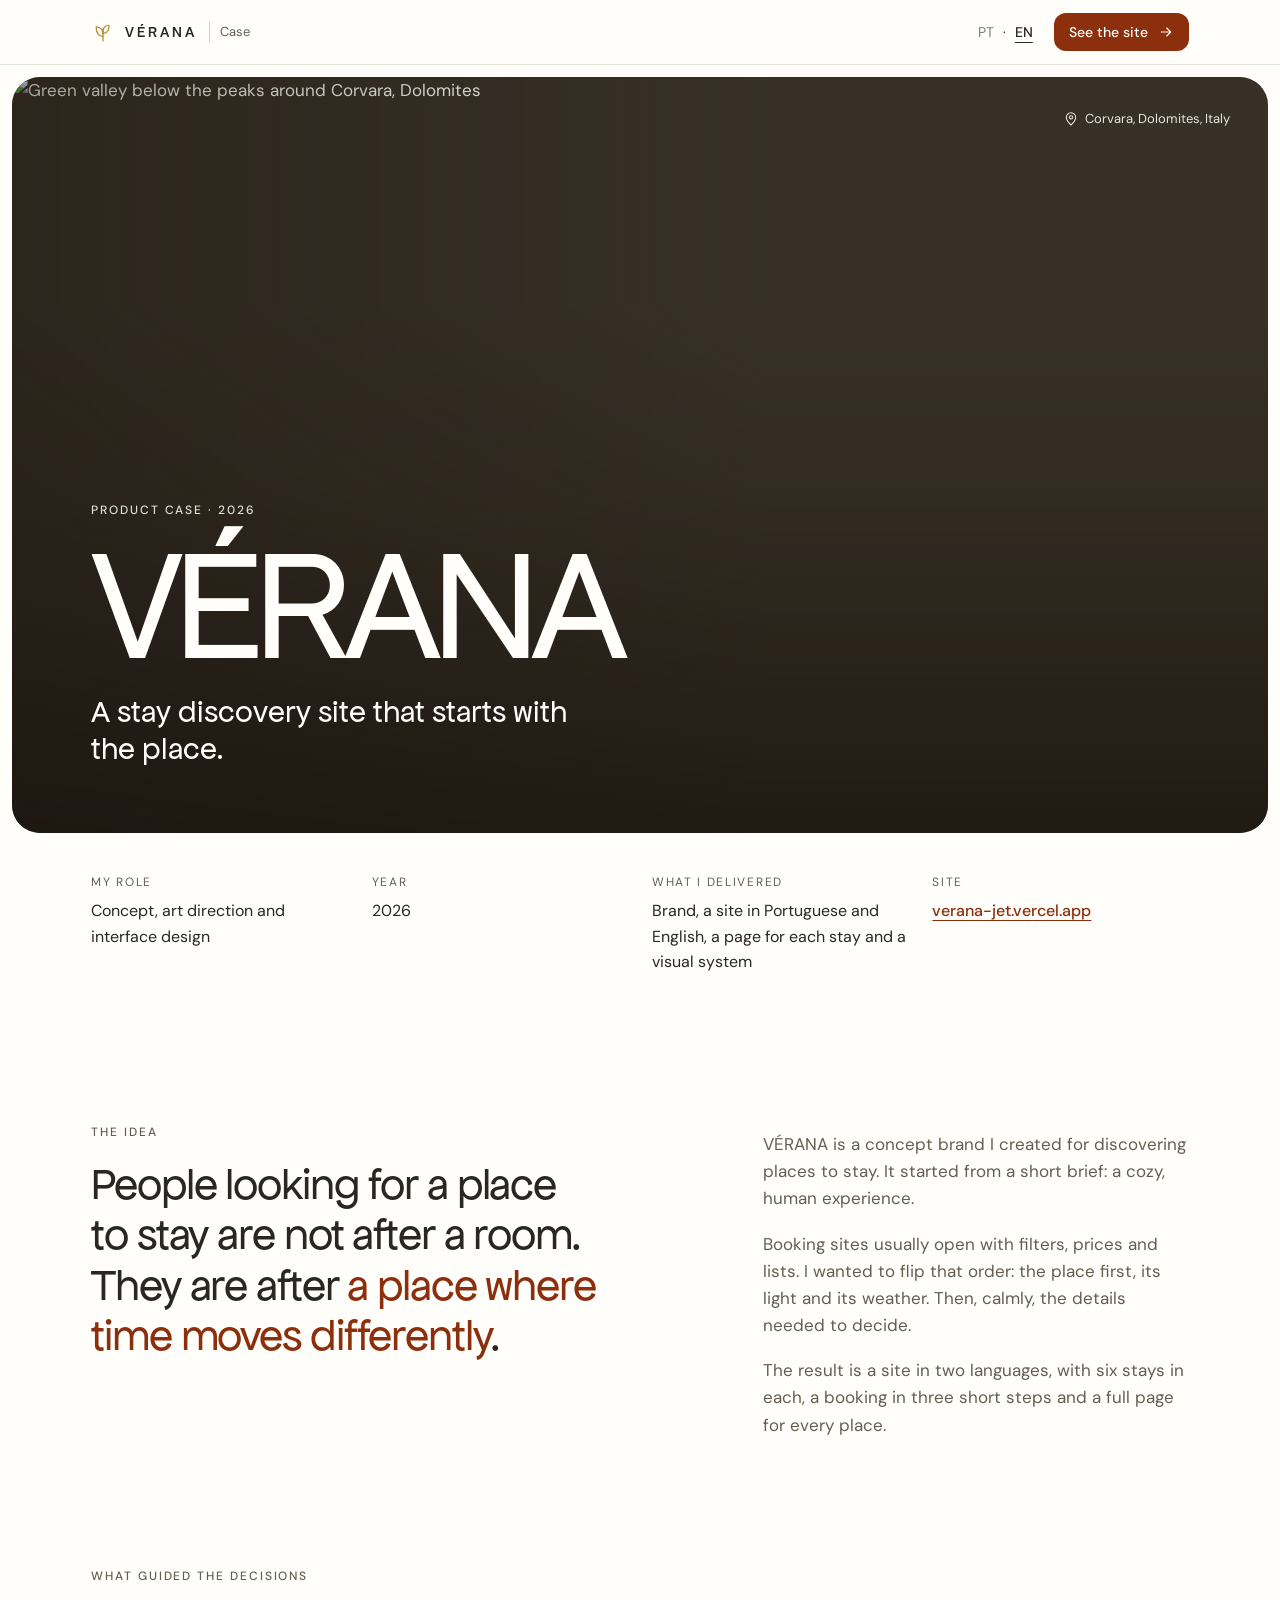
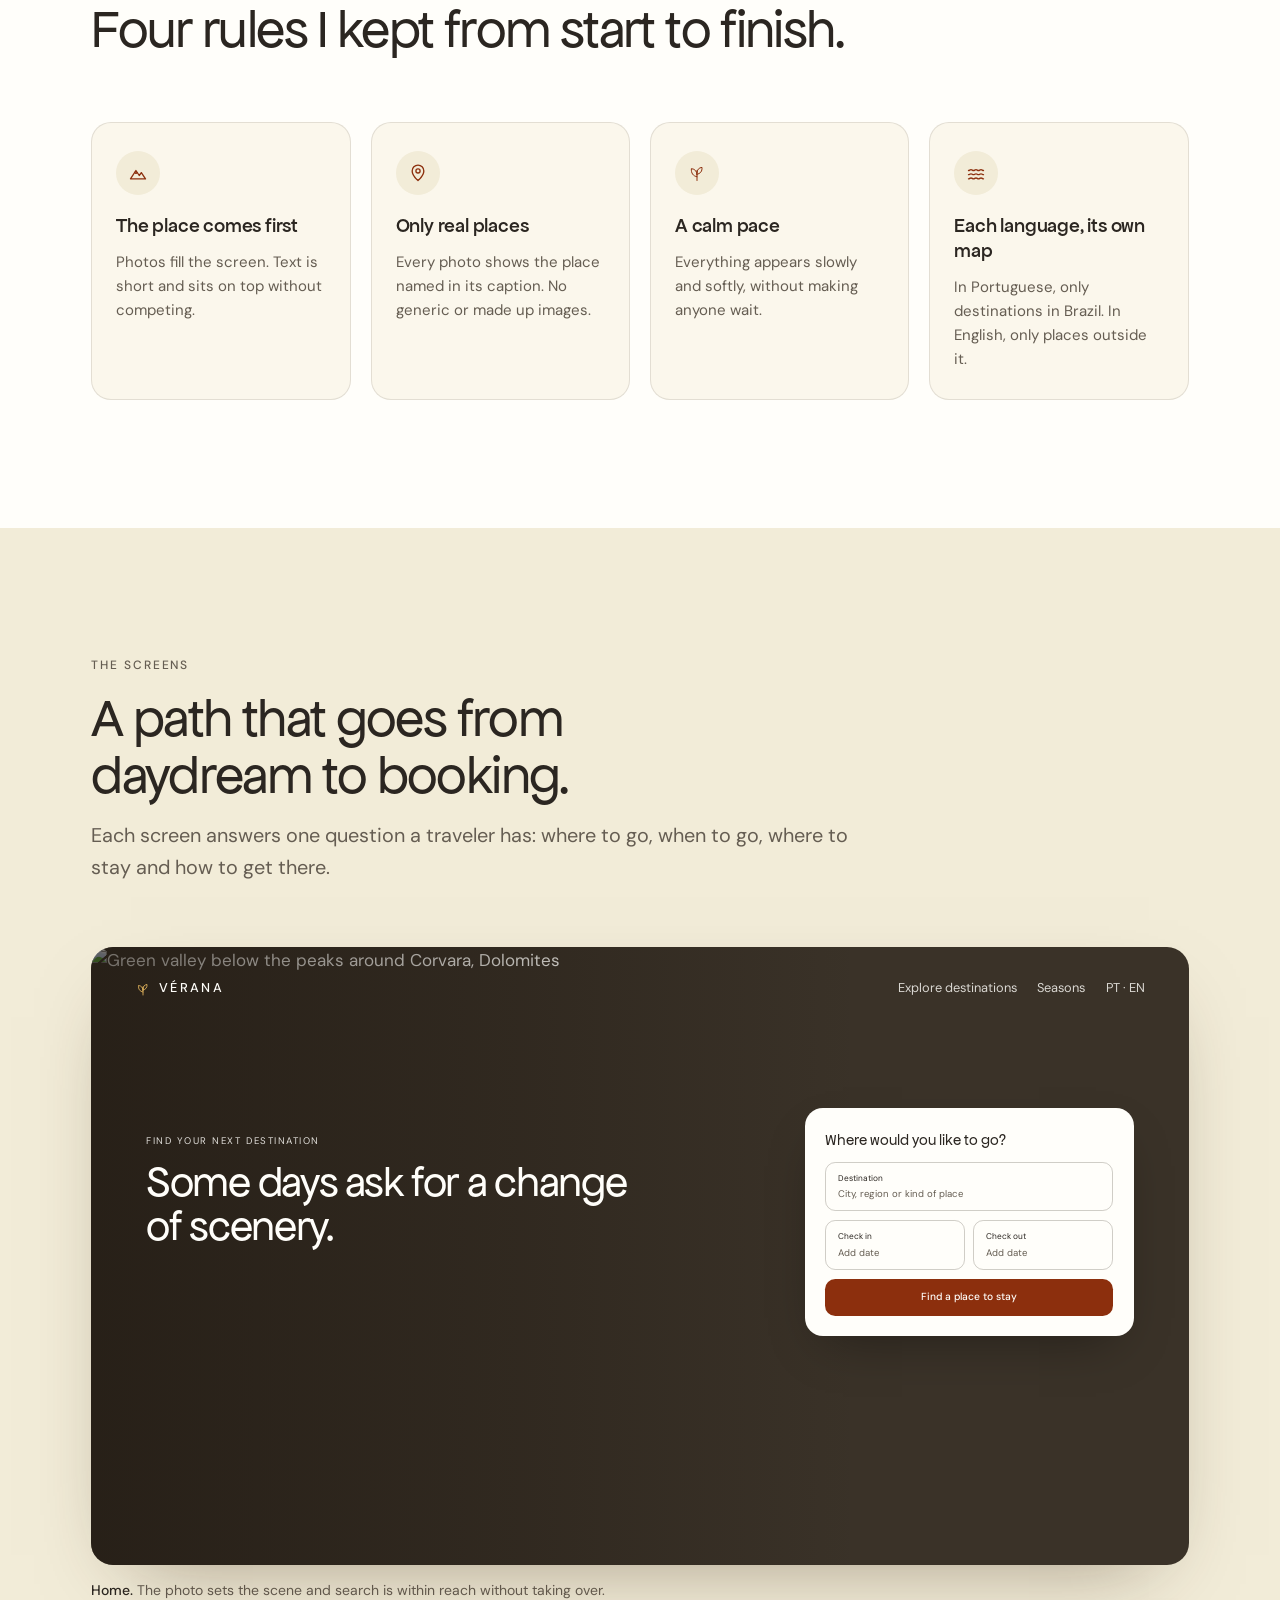
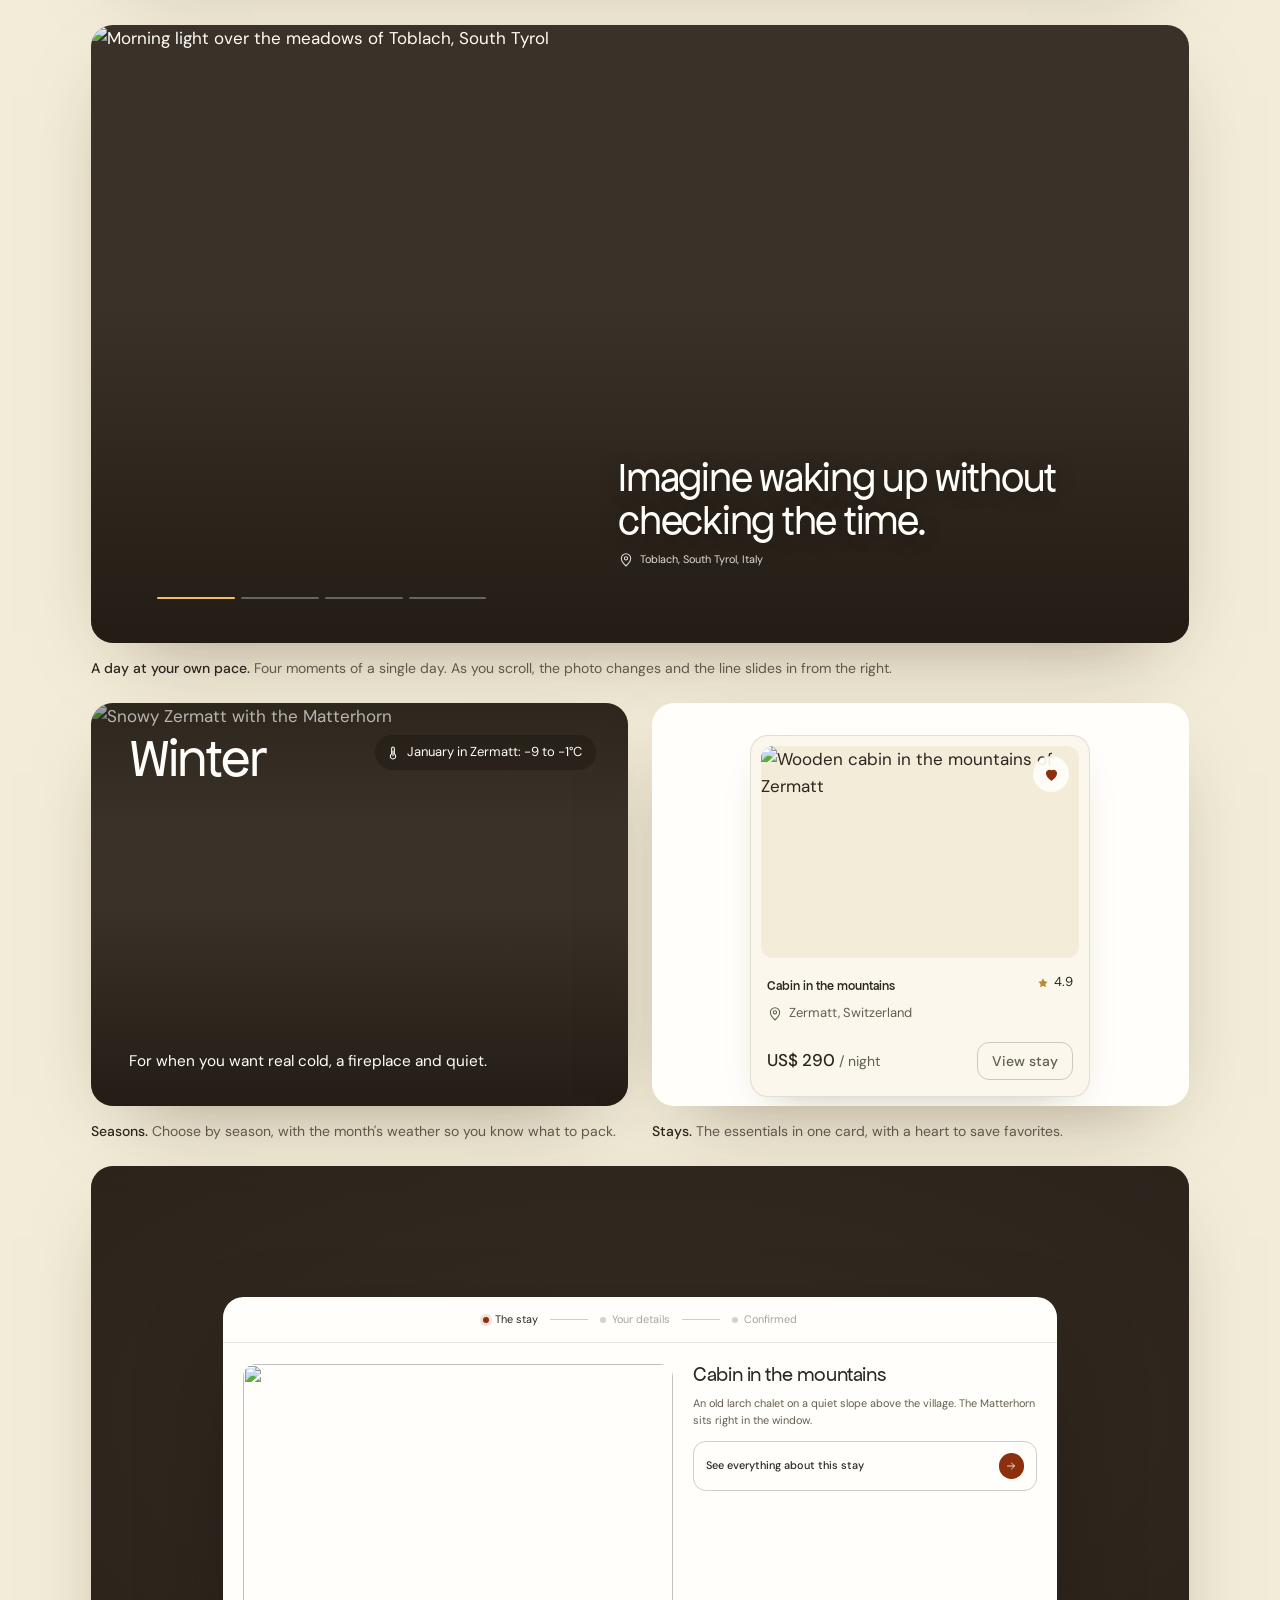
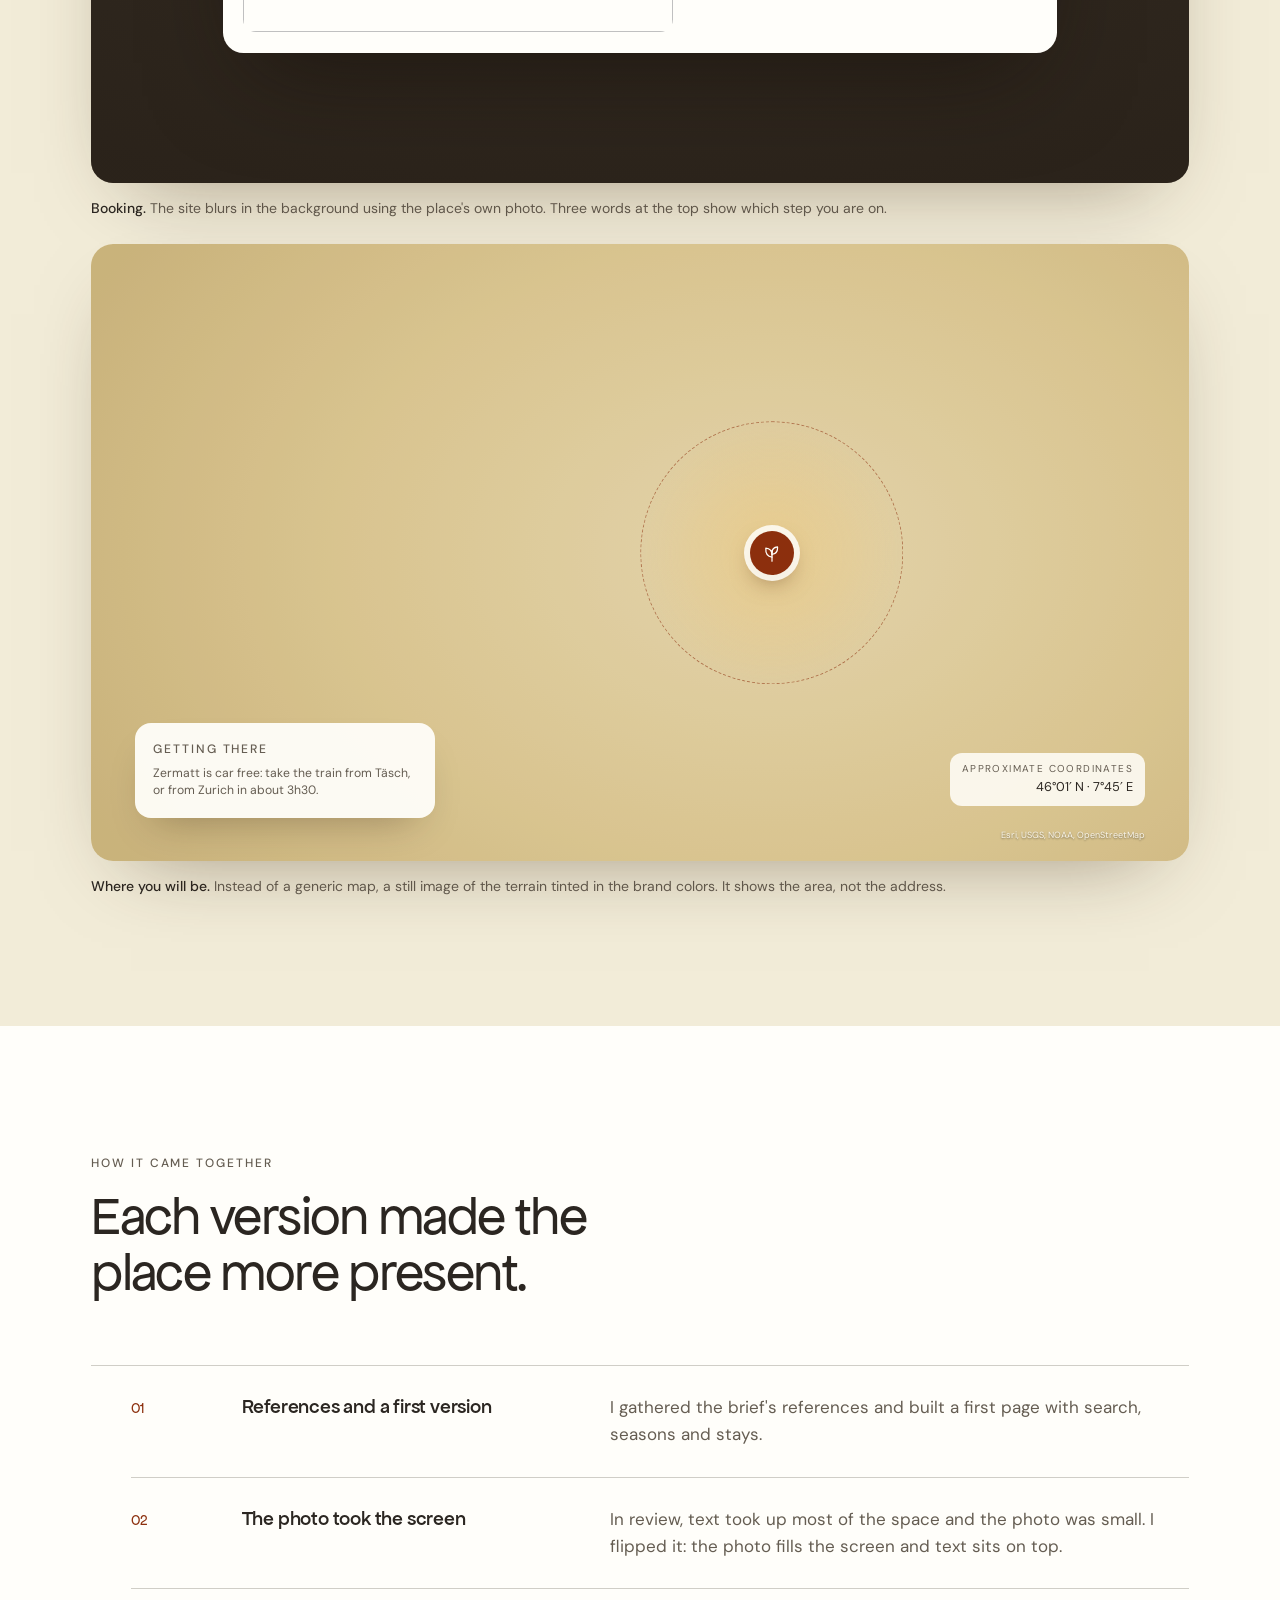
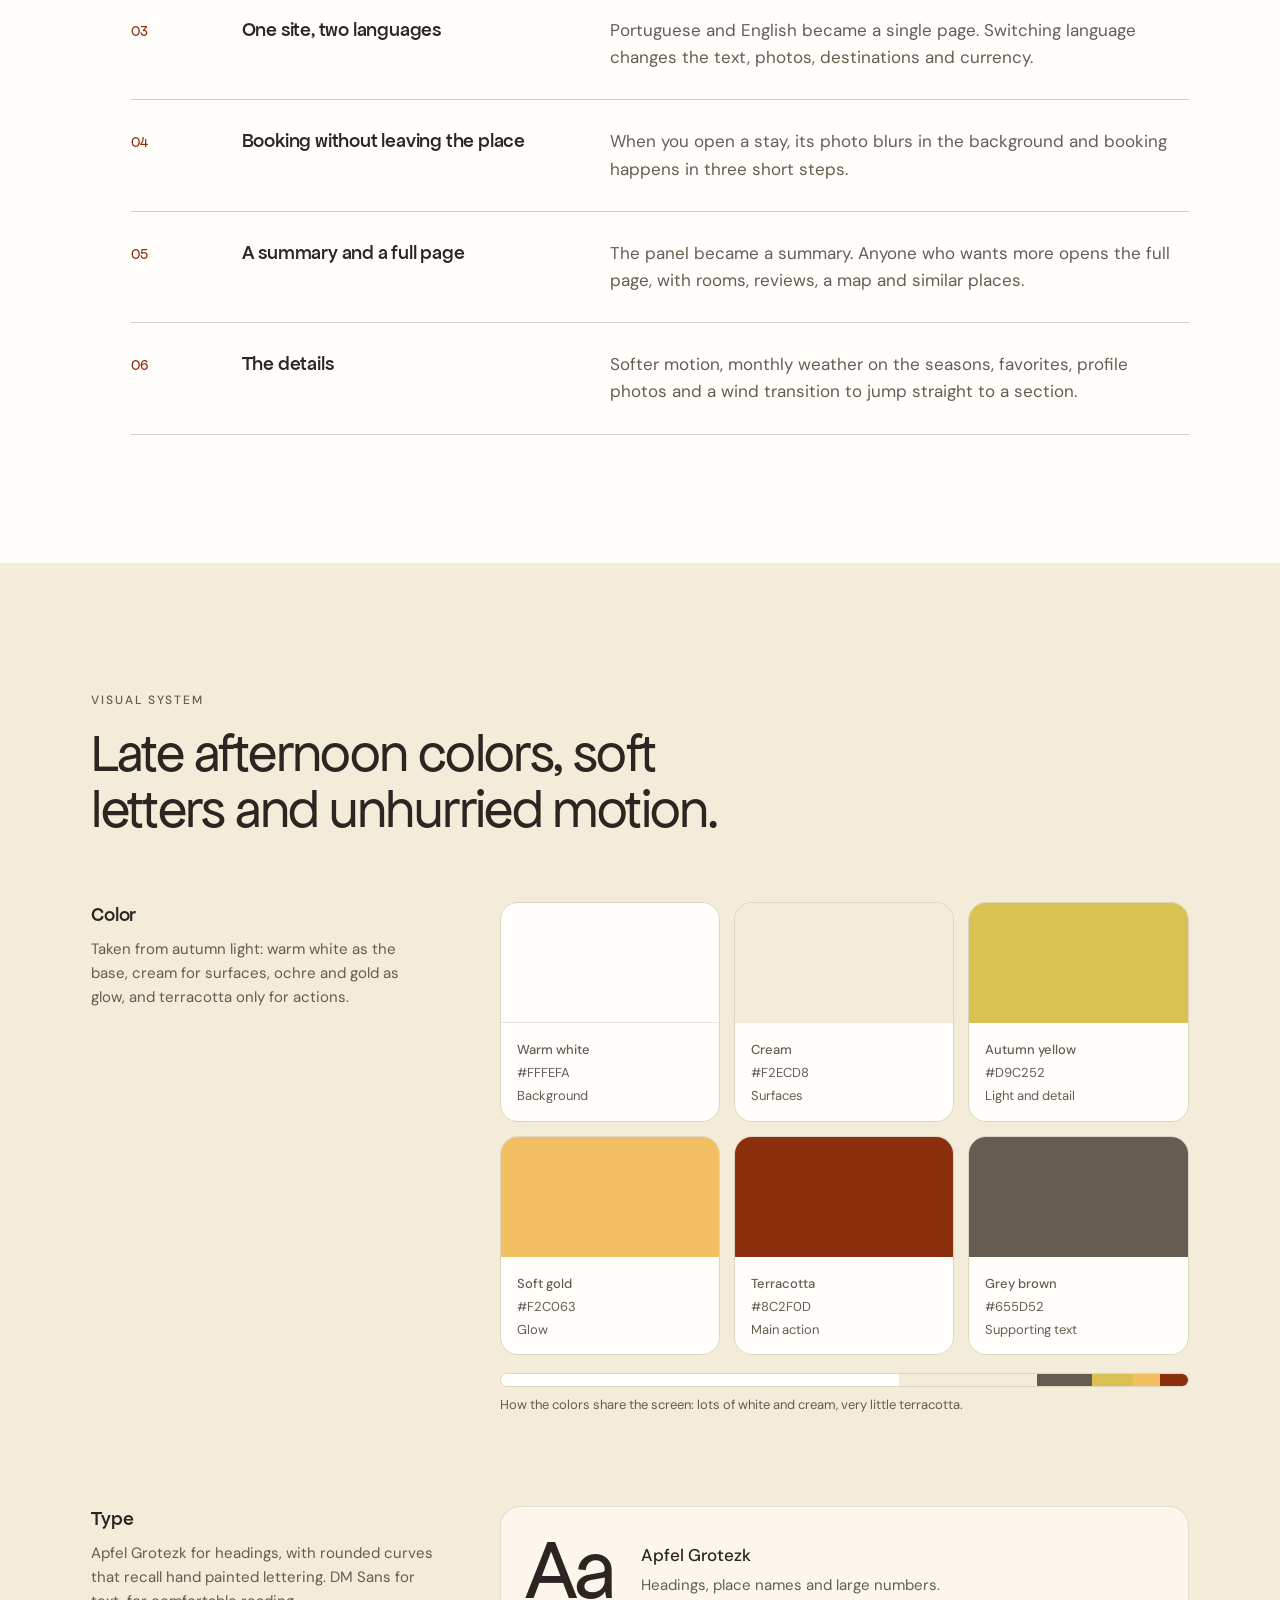
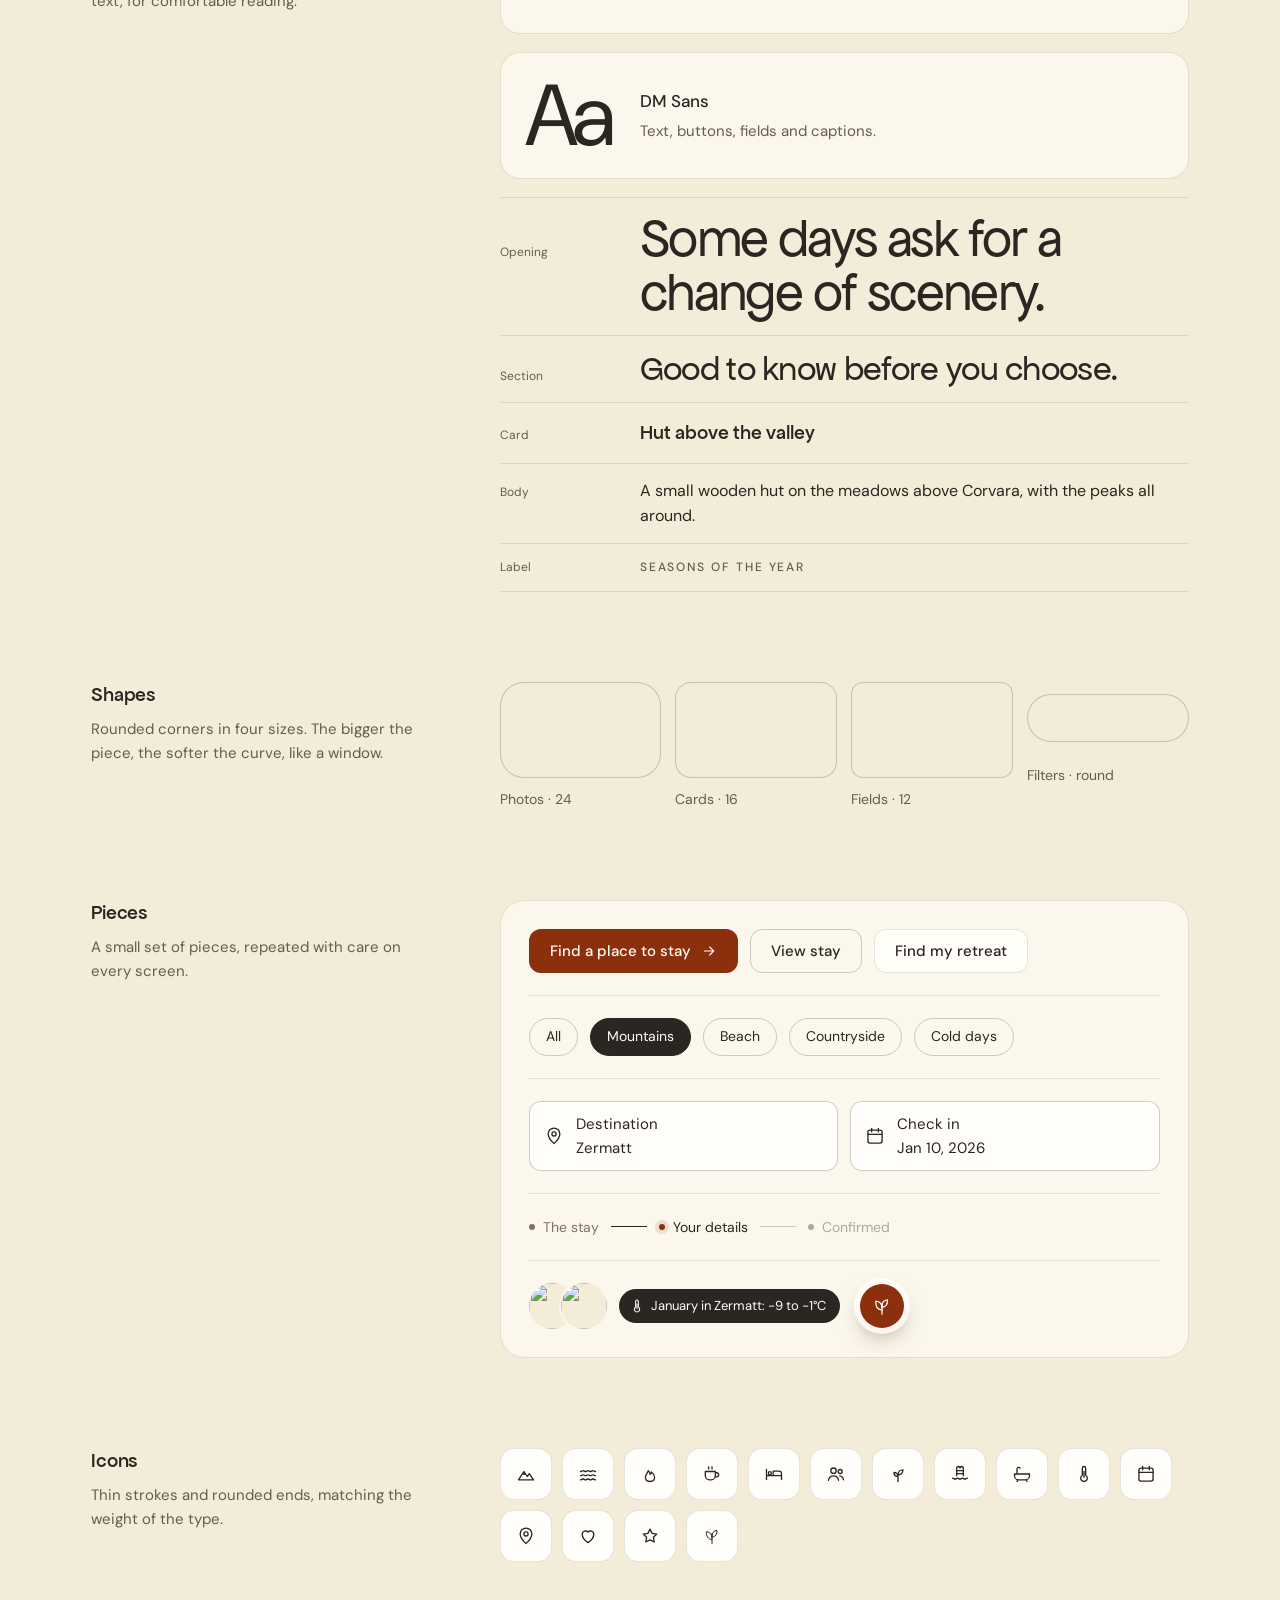
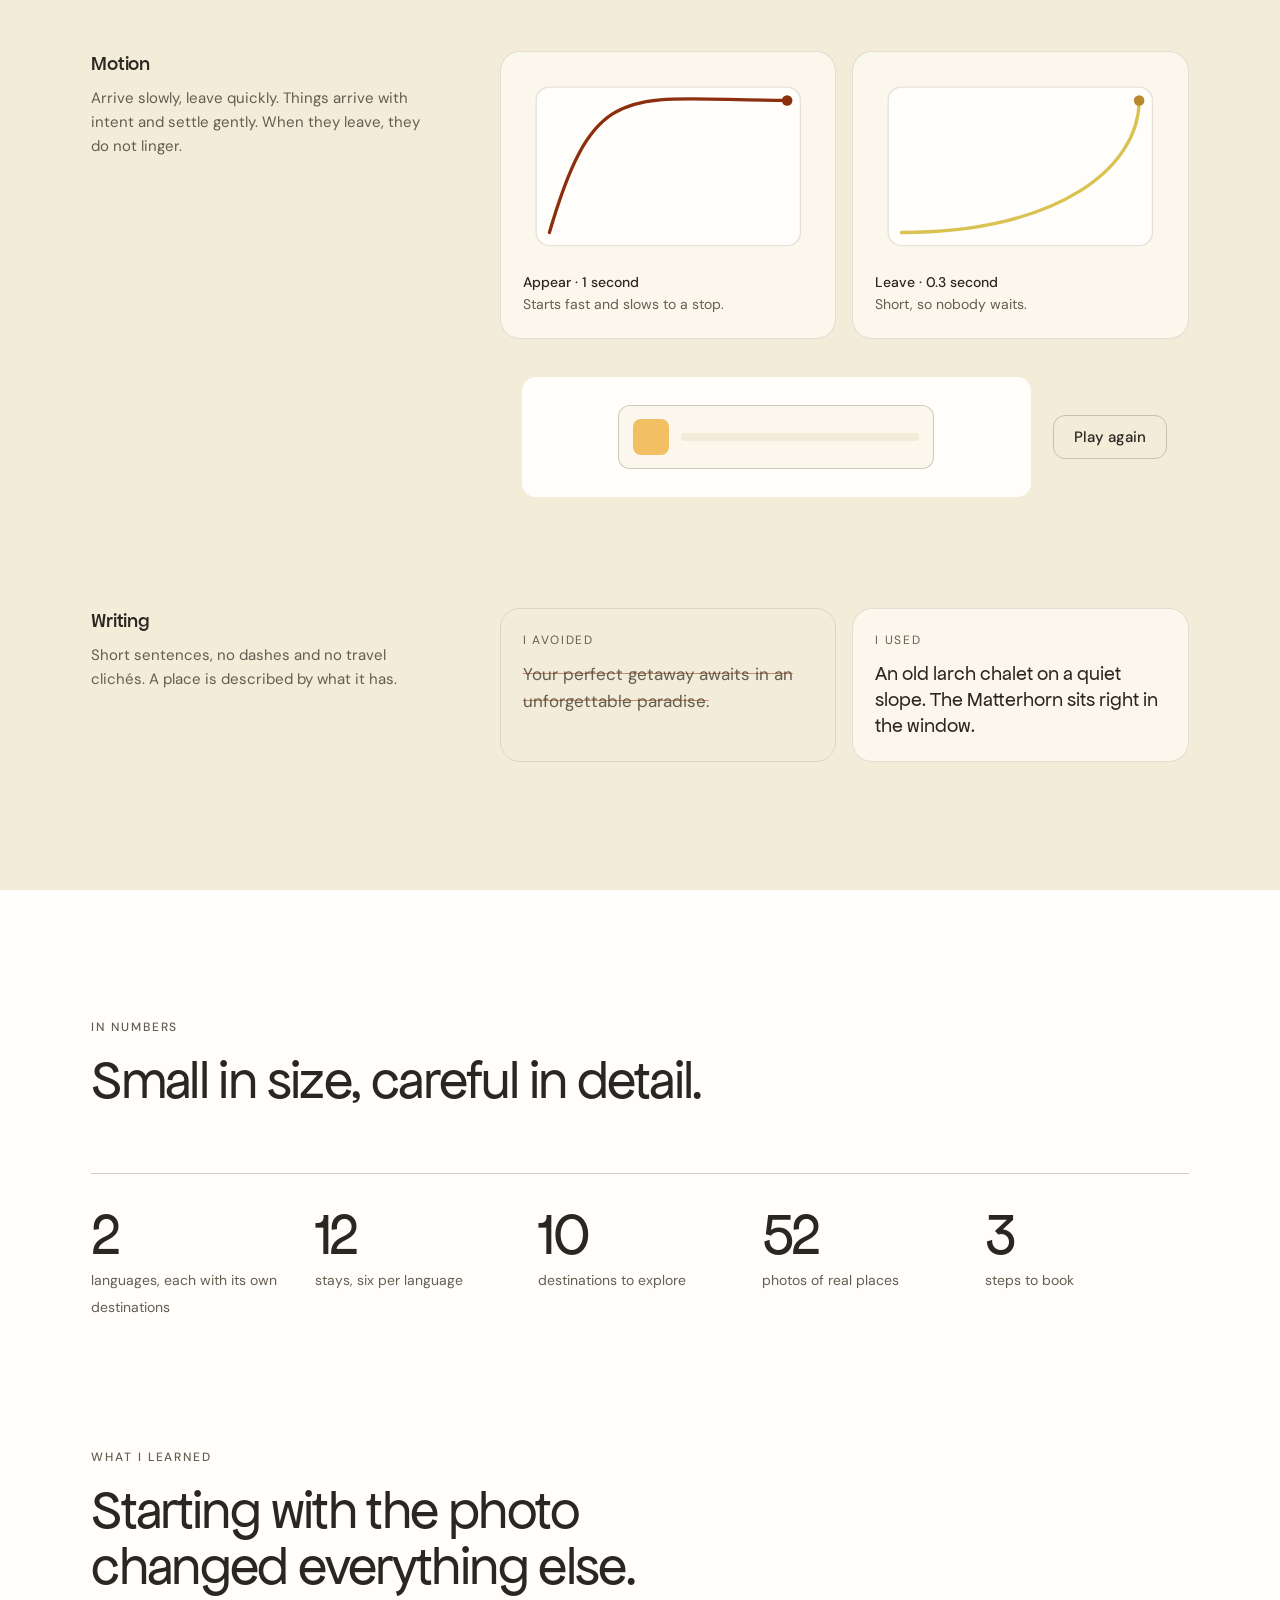
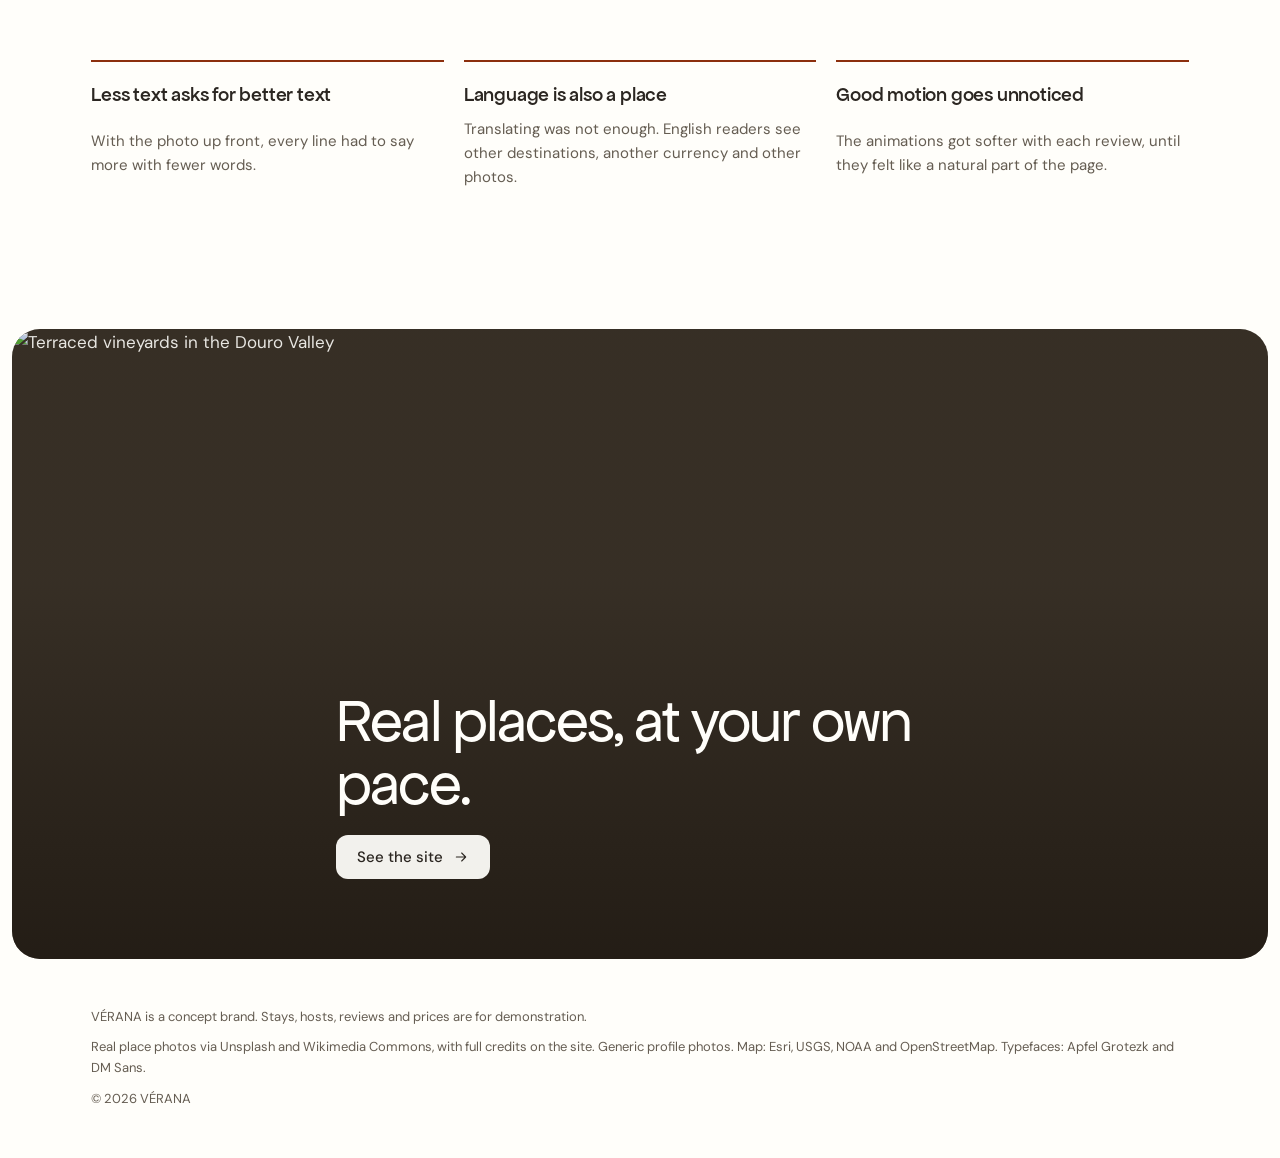
==== commit 5dd70af9: "Case: corrige o botão do painel na tela de reserva Co-Authored-By: Claude Opus 5.5 <noreply@anthropi" ====
--- a/case/index.html
+++ b/case/index.html
@@ -180,7 +180,7 @@
 .panel__info b{font-family:var(--display);font-weight:400;font-size:clamp(13px,1.6vw,24px);line-height:1.1;letter-spacing:-.02em}
 .panel__info p{font-size:clamp(8px,.85vw,12px);color:var(--brown);line-height:1.5}
 .panel__more{margin-top:4px;display:flex;justify-content:space-between;align-items:center;gap:8px;border:1px solid var(--line-2);border-radius:clamp(8px,1vw,14px);padding:clamp(6px,.9vw,12px);font-size:clamp(8px,.85vw,12px);font-weight:500}
-.panel__more span:last-child{width:clamp(18px,2vw,28px);height:clamp(18px,2vw,28px);border-radius:50%;display:grid;place-items:center;background:var(--terra);color:var(--white)}
+.panel__more>span:last-child{width:clamp(18px,2vw,28px);height:clamp(18px,2vw,28px);border-radius:50%;display:grid;place-items:center;background:var(--terra);color:var(--white)}
 .panel__more .icon{width:12px;height:12px}
 
 /* tela 6: mapa fixo tingido */
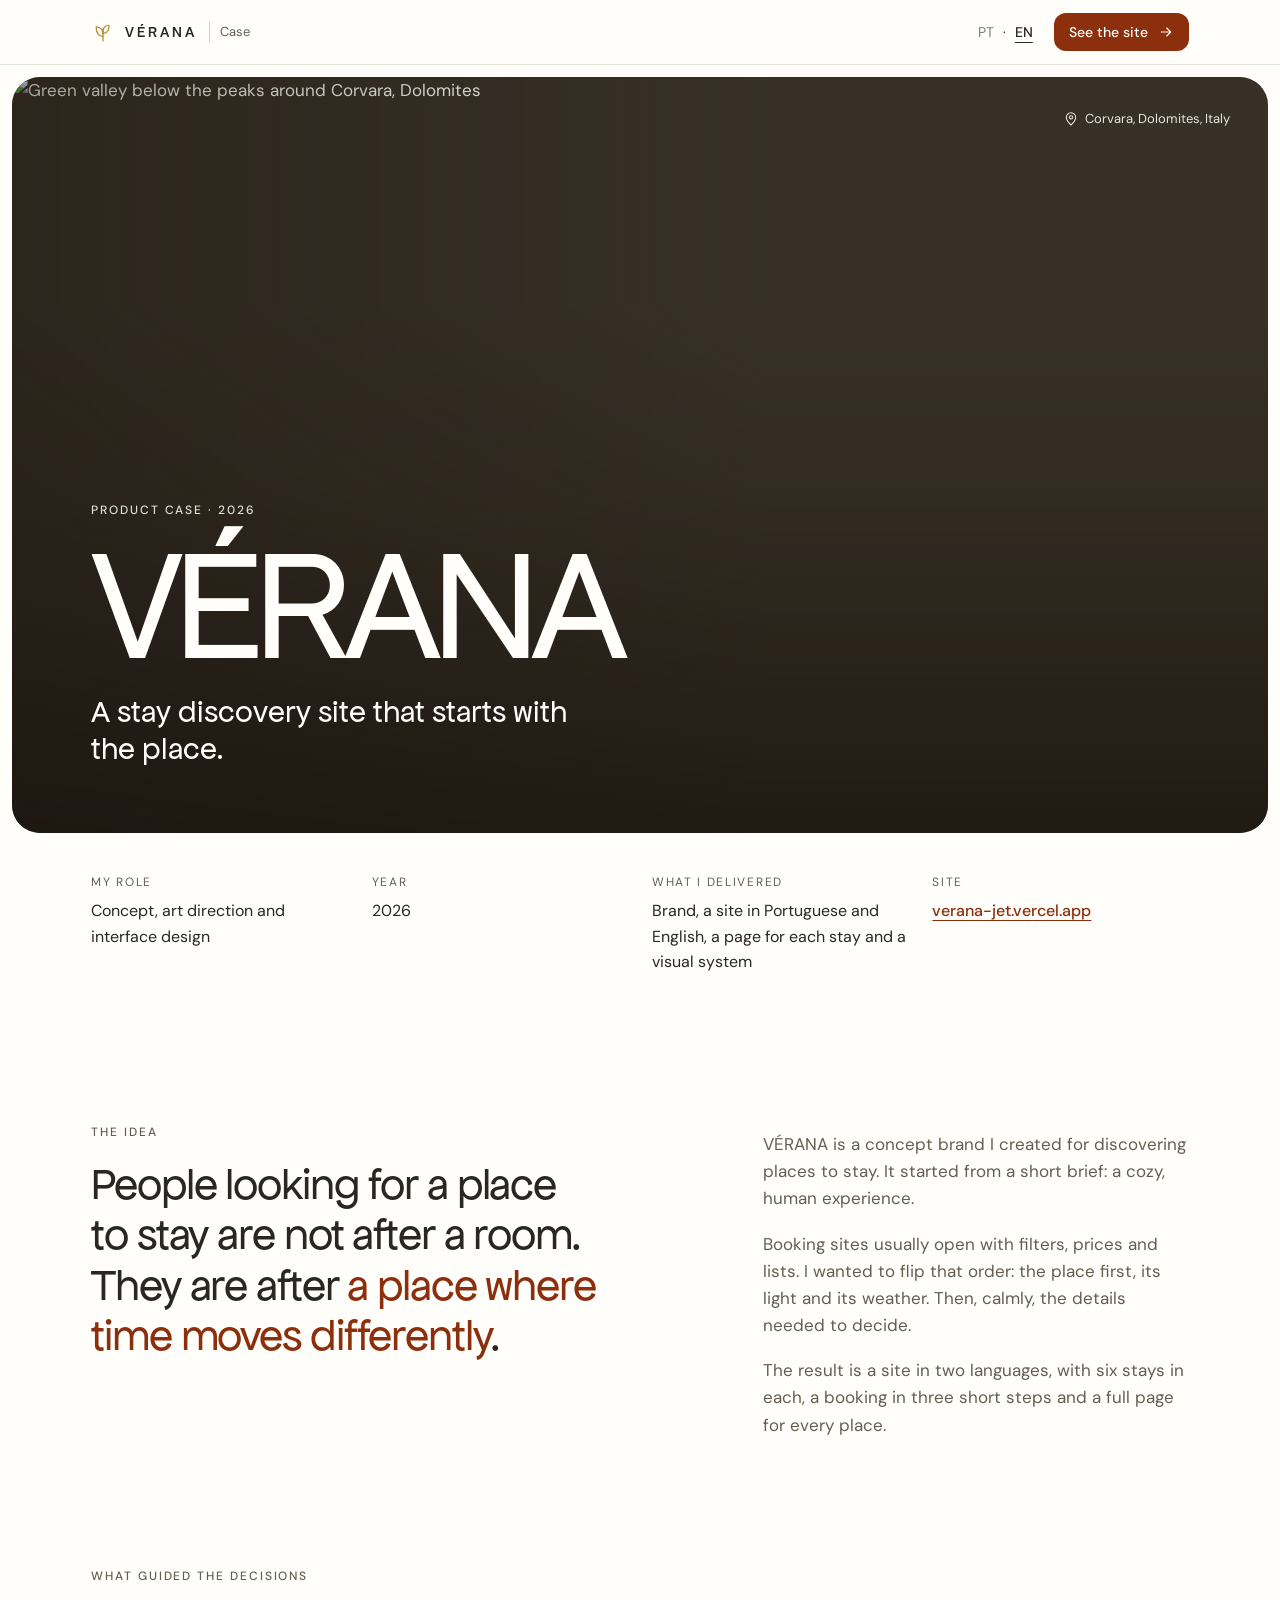
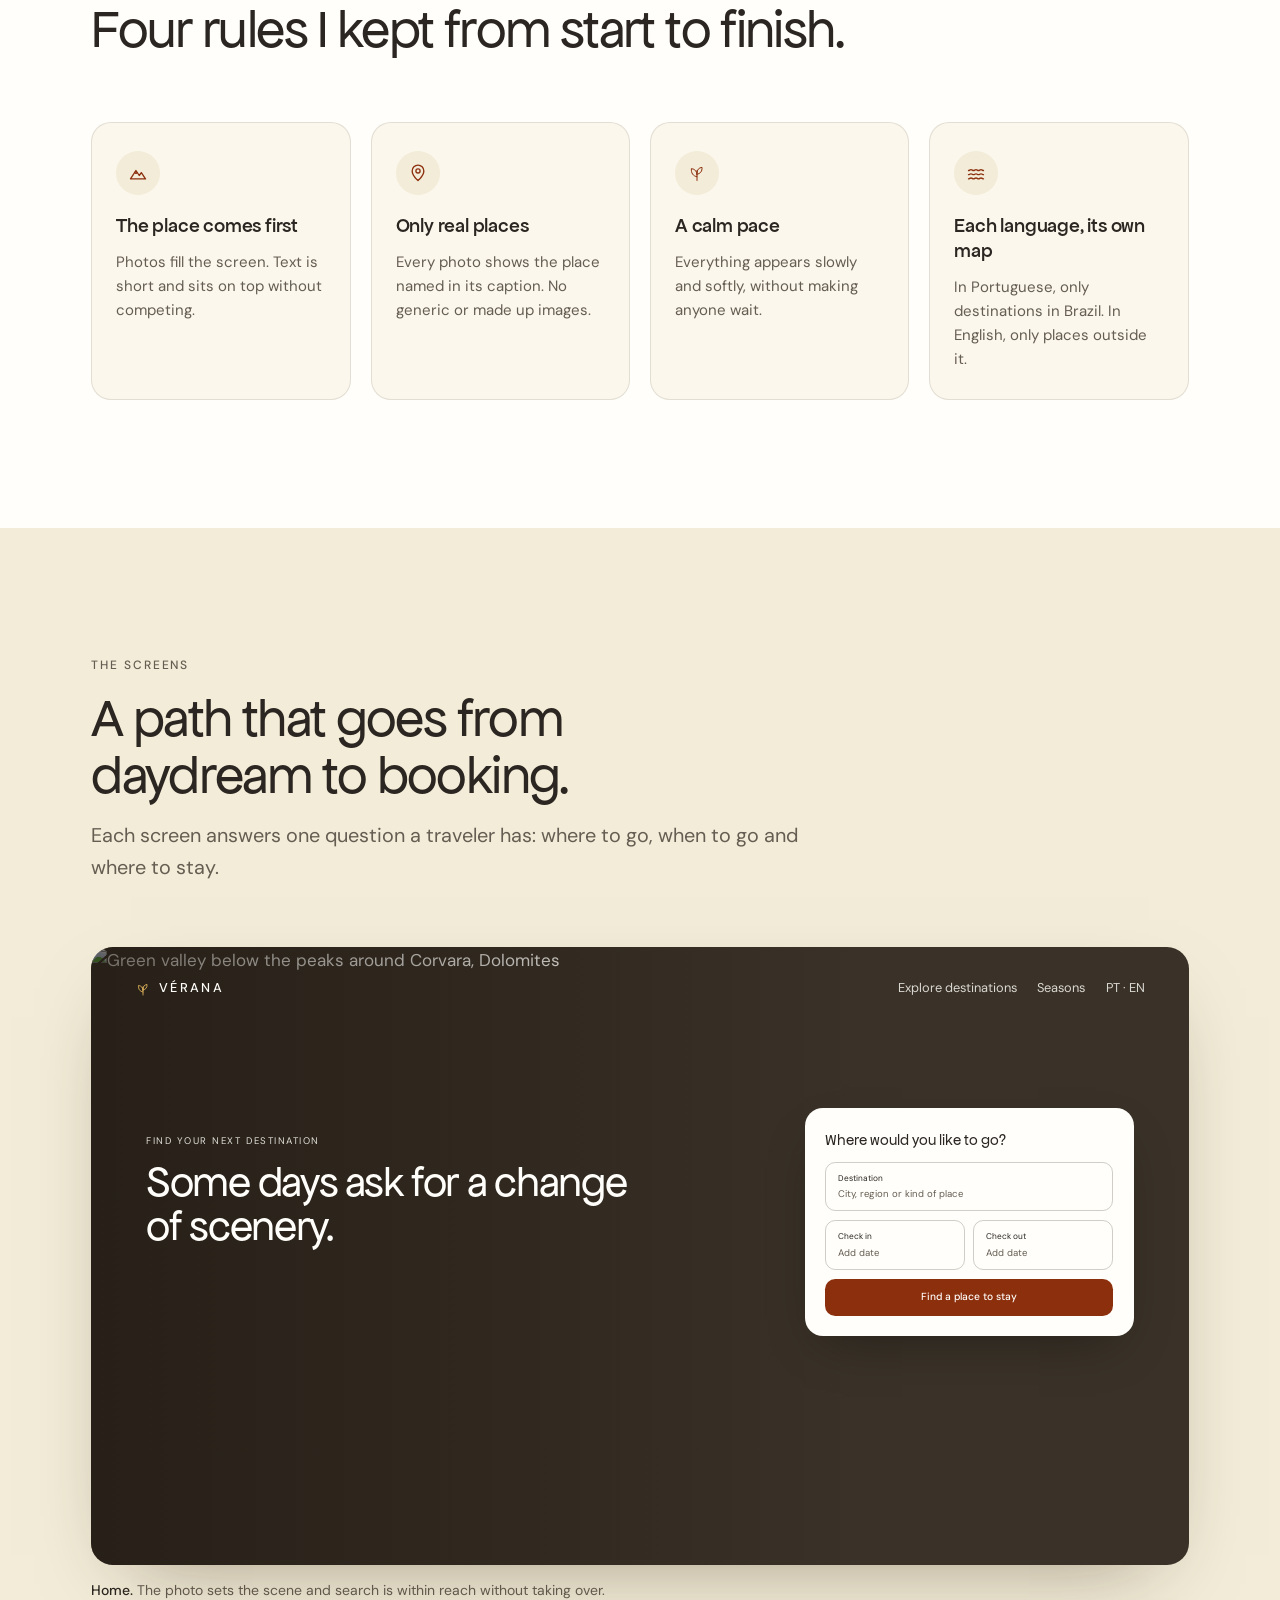
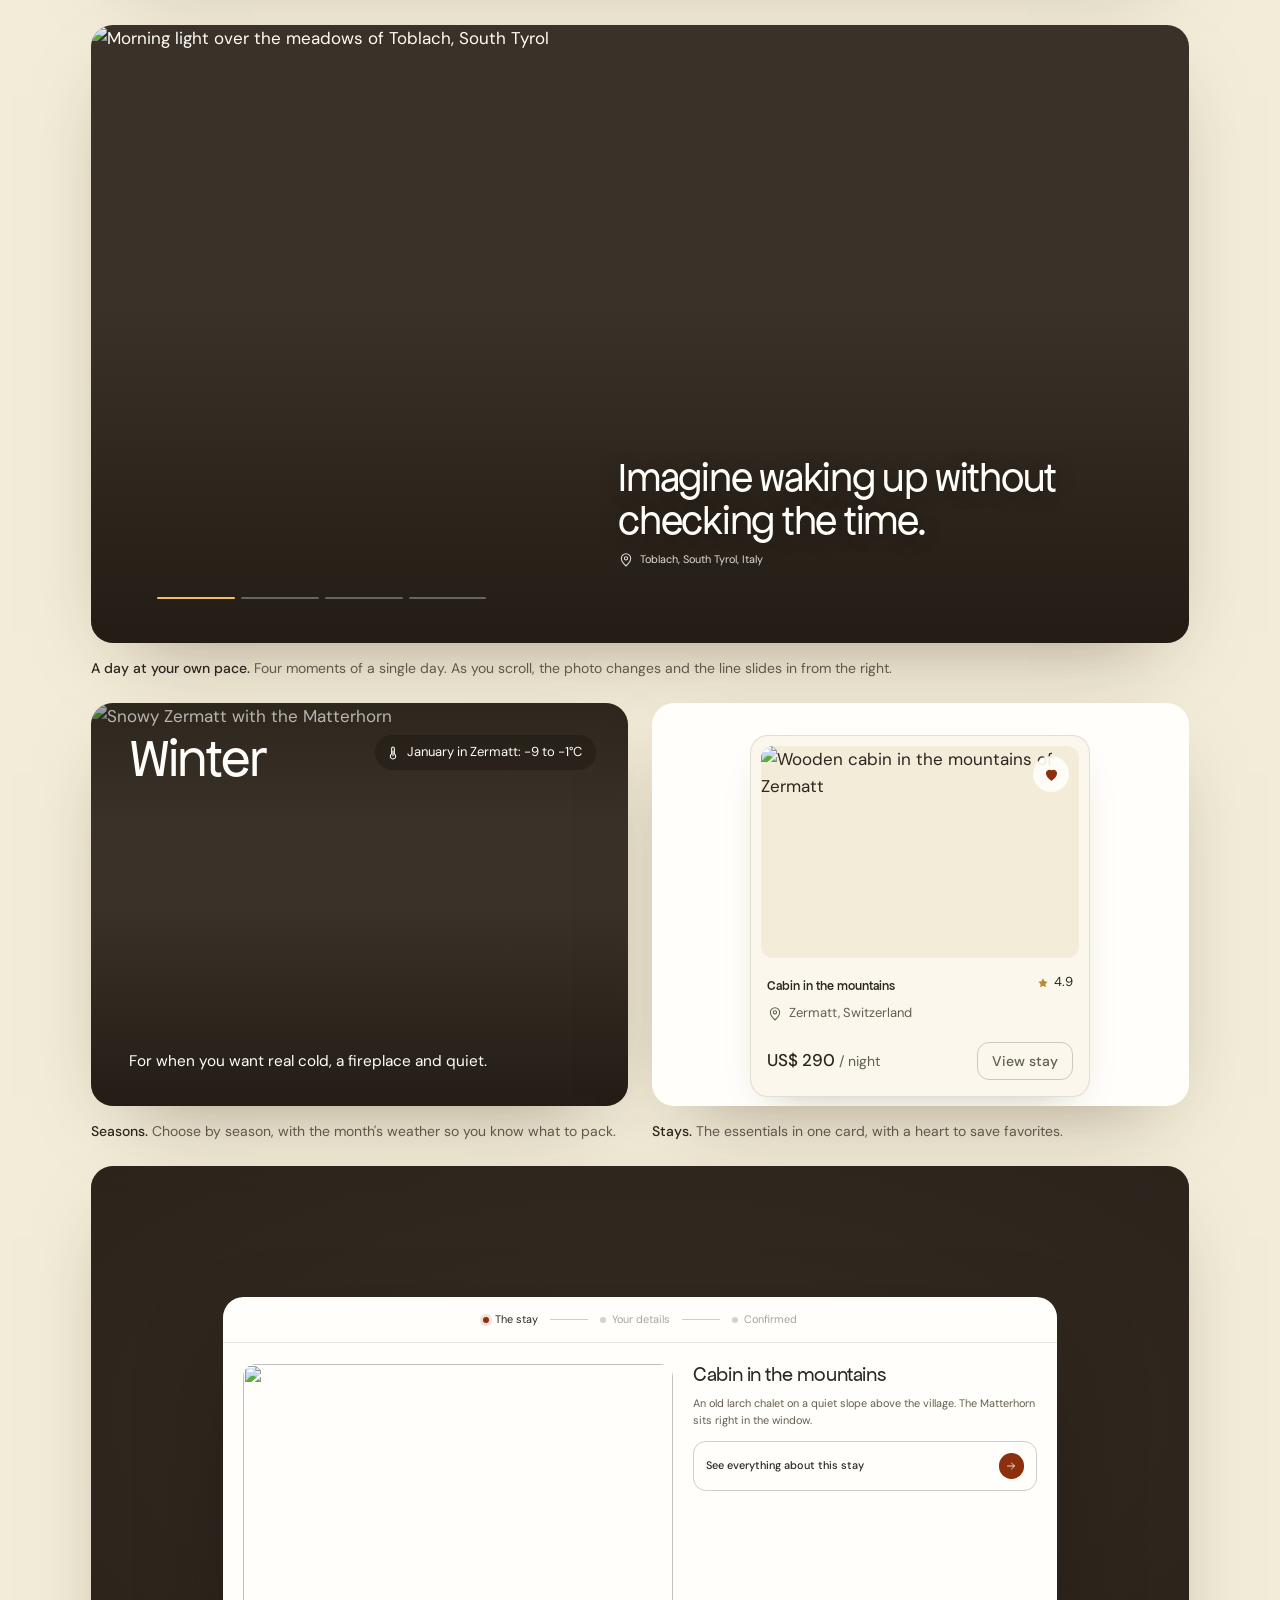
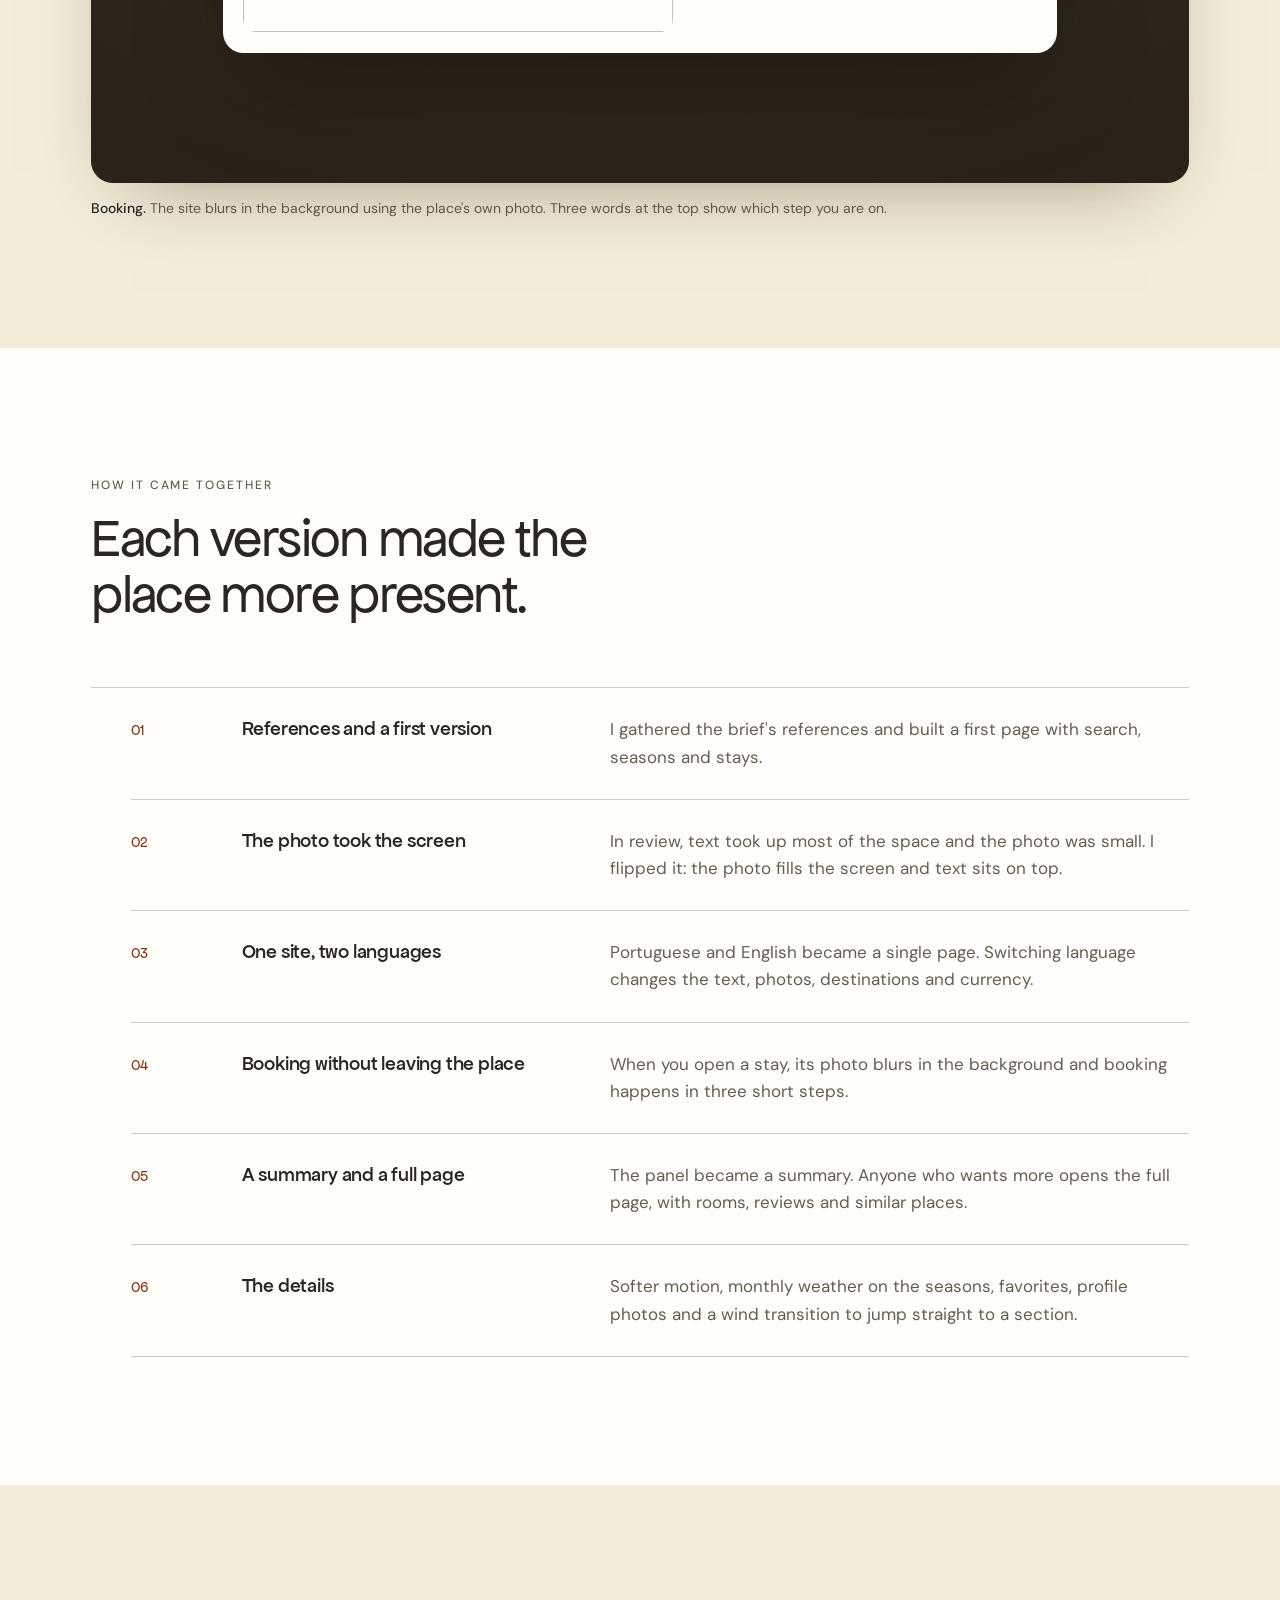
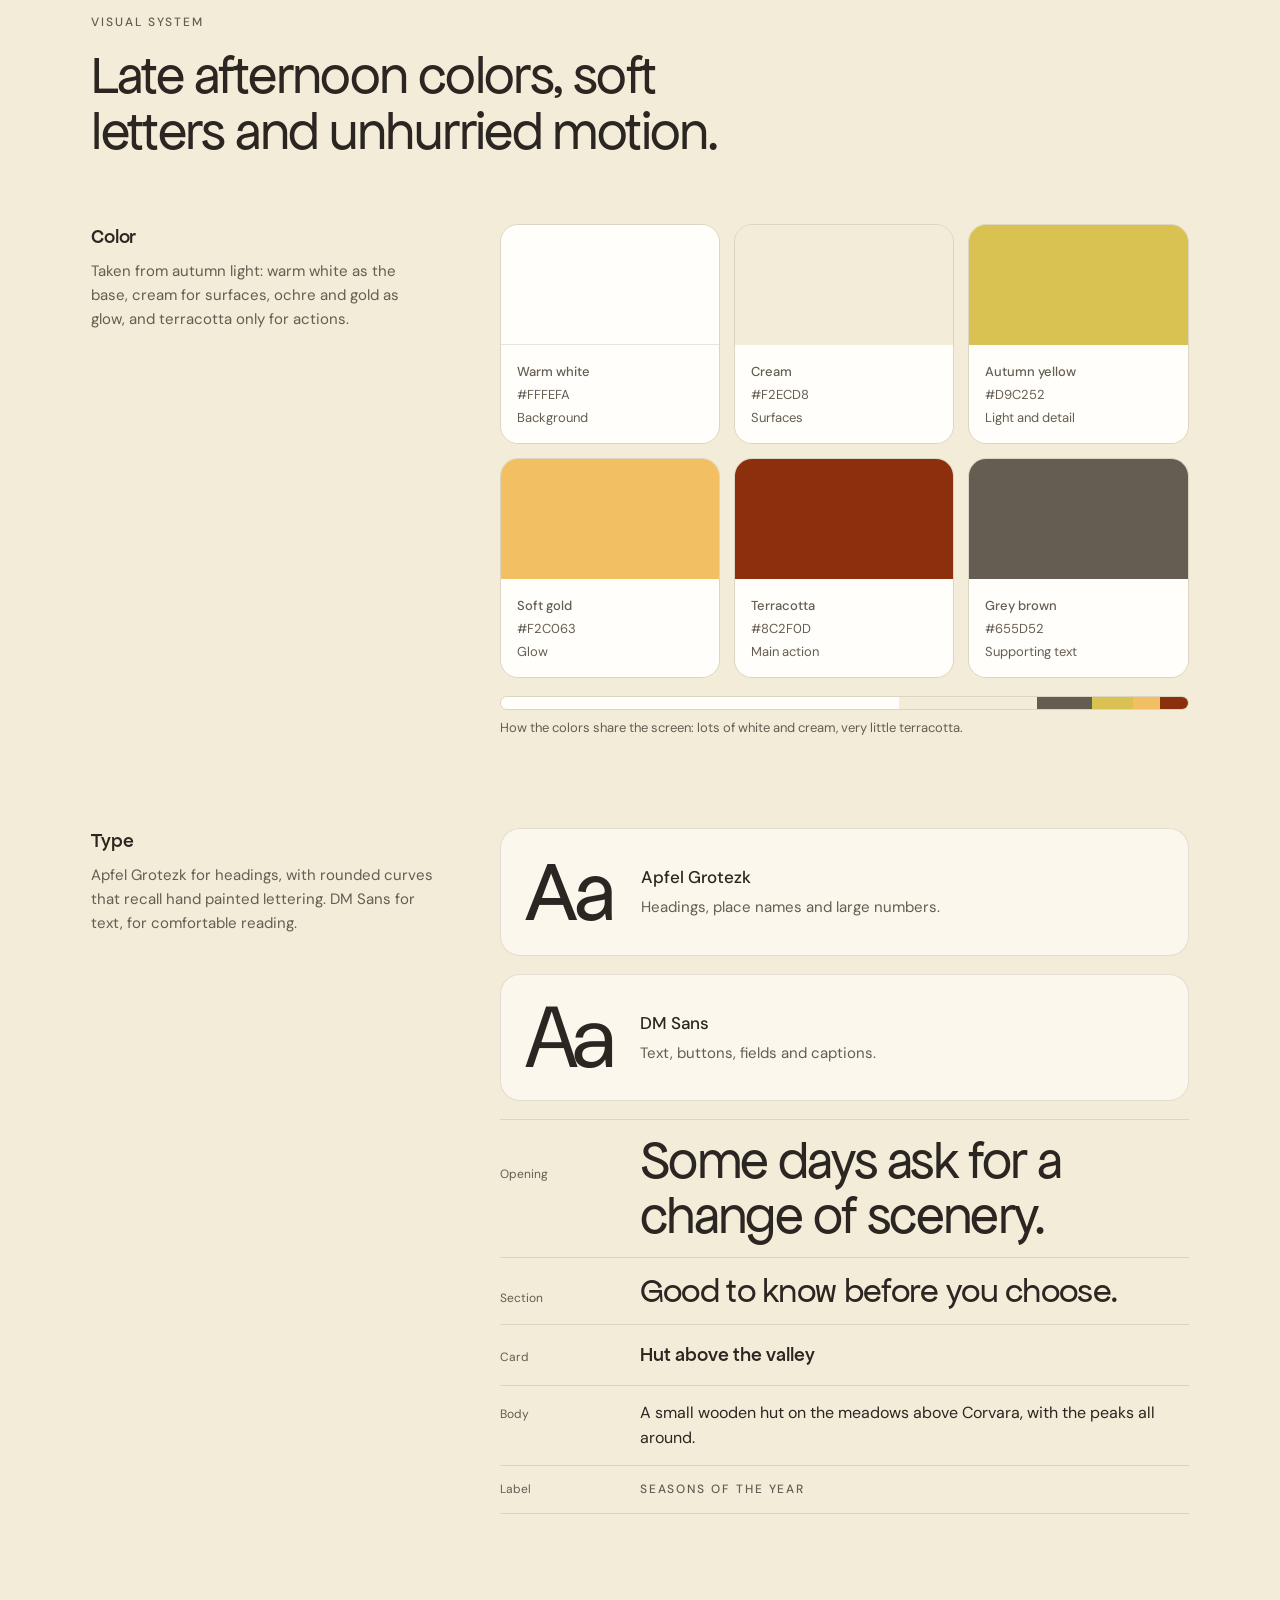
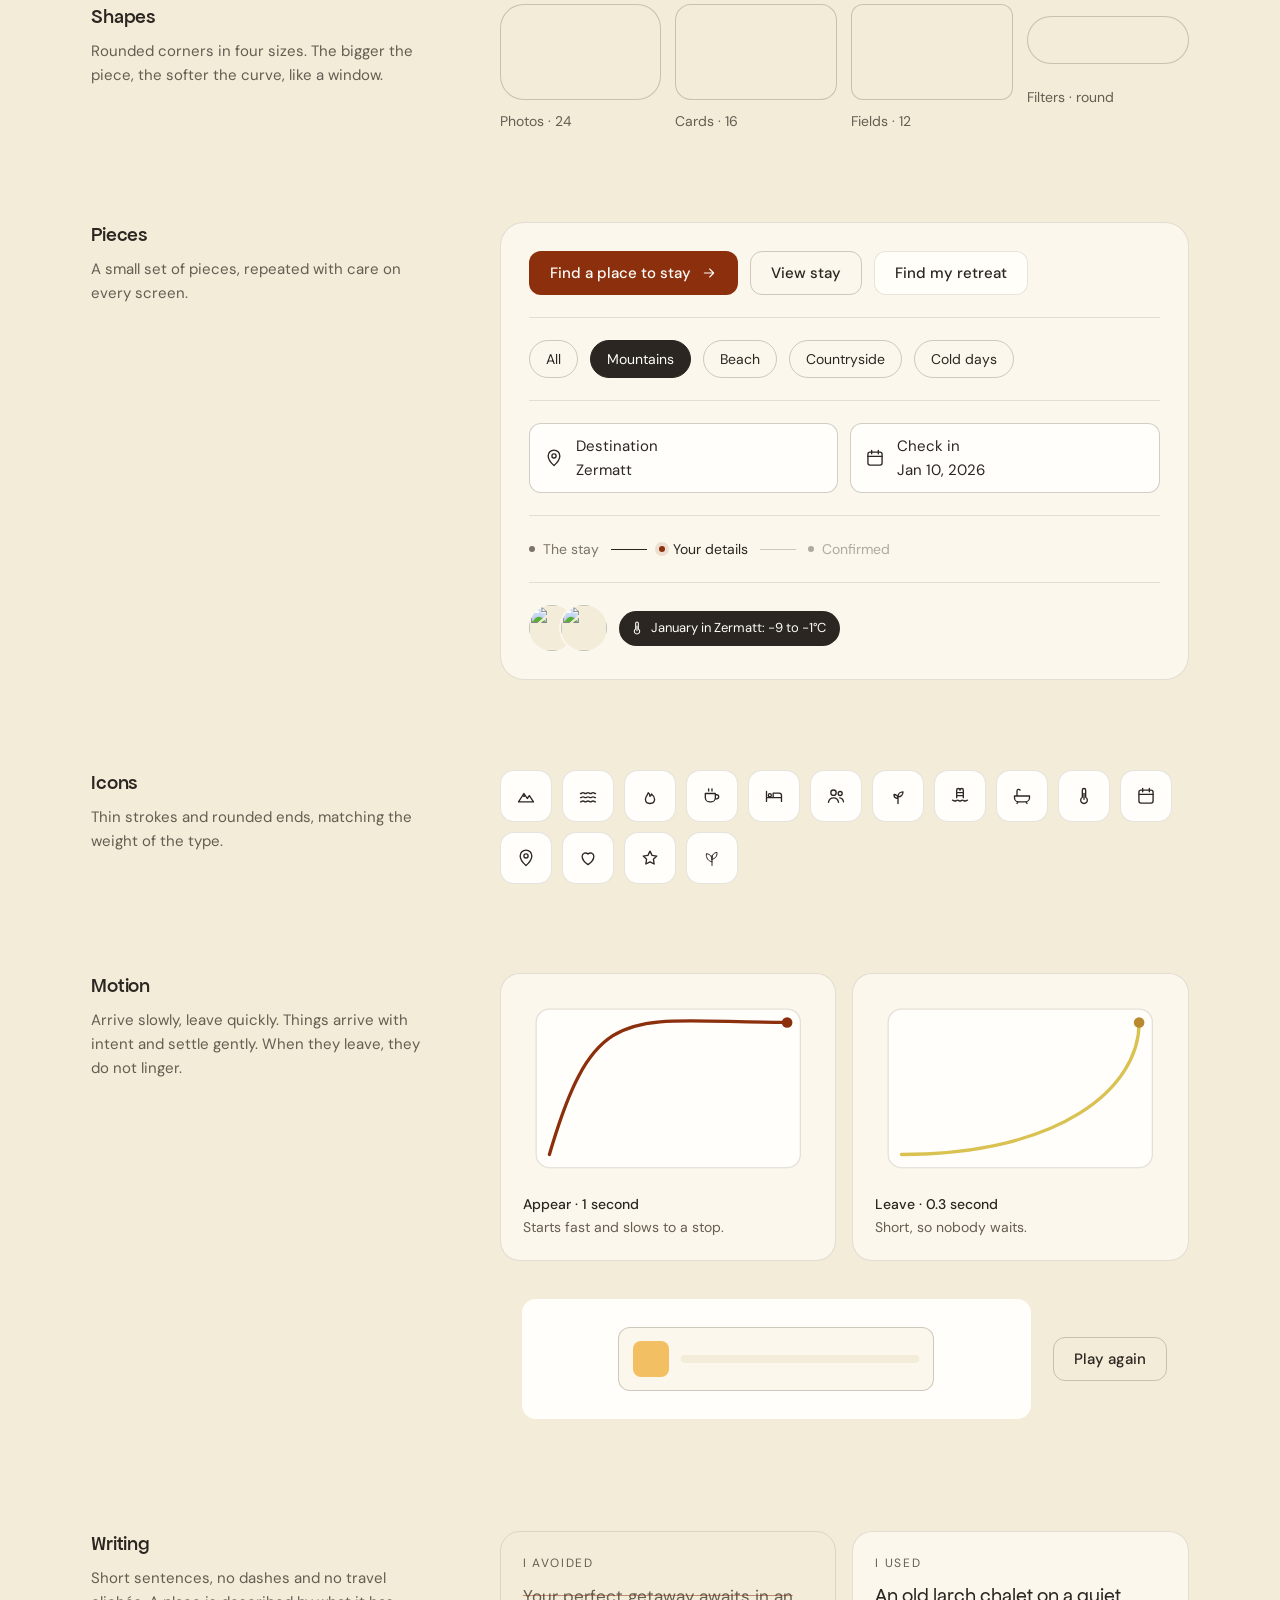
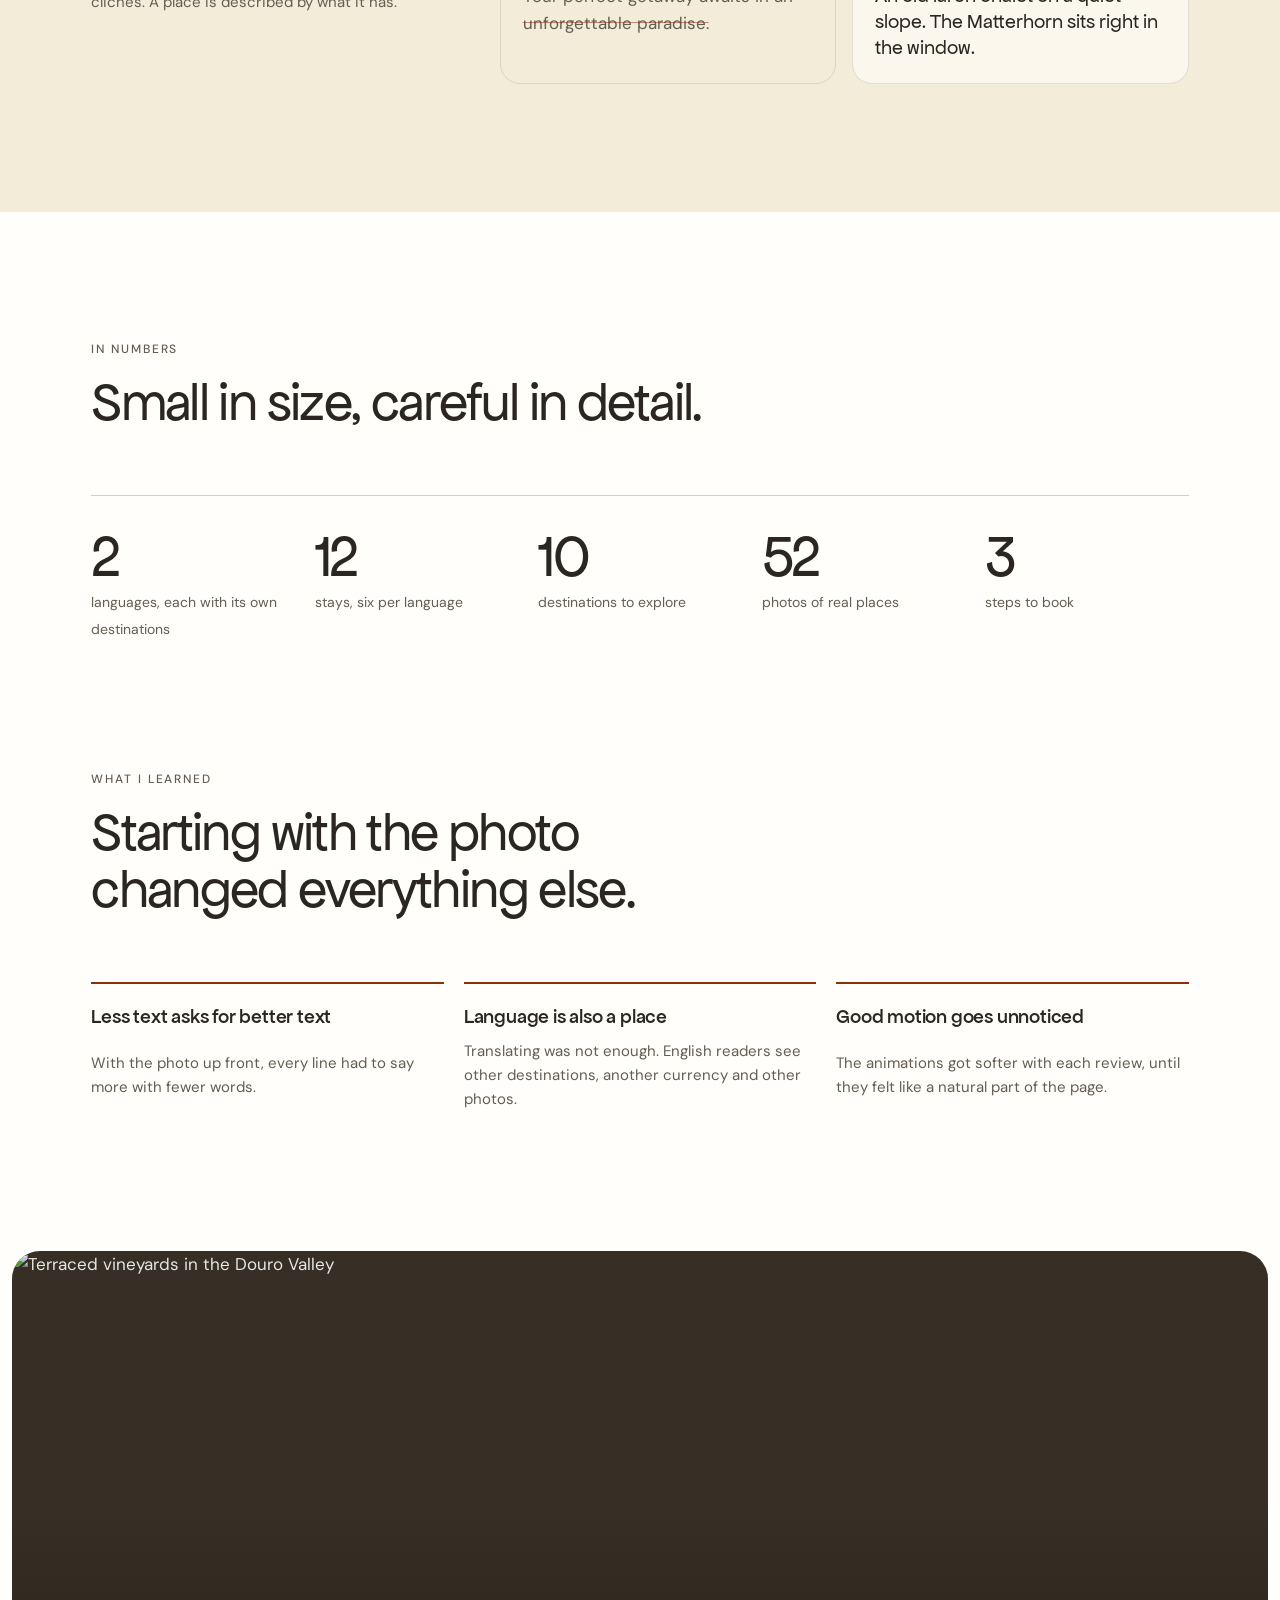
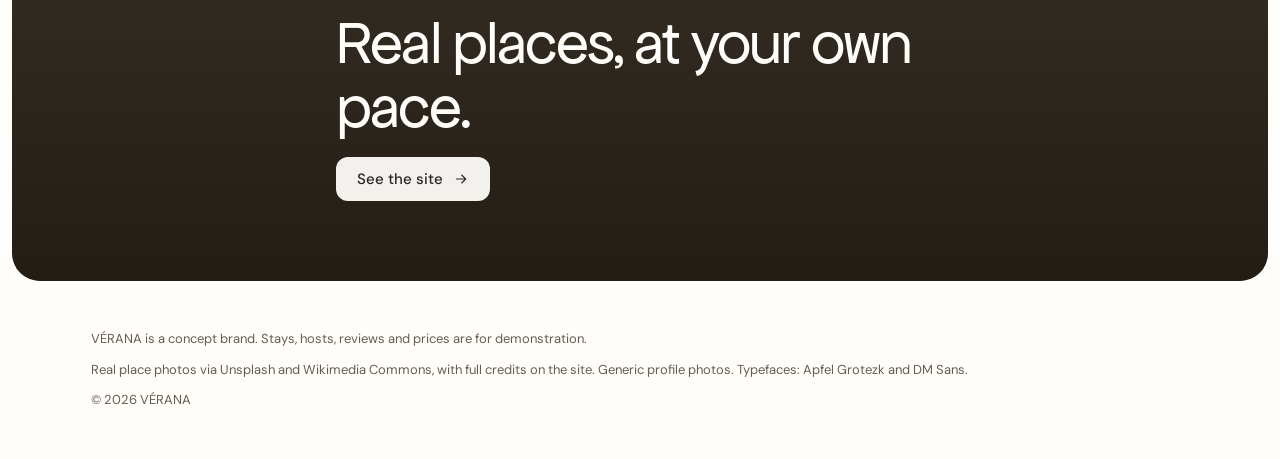
==== commit f1e97dac: "Remove o mapa da página da hospedagem e do case Sem um serviço de mapas próprio, a seção sai. "Como " ====
--- a/case/index.html
+++ b/case/index.html
@@ -182,21 +182,6 @@
 .panel__more{margin-top:4px;display:flex;justify-content:space-between;align-items:center;gap:8px;border:1px solid var(--line-2);border-radius:clamp(8px,1vw,14px);padding:clamp(6px,.9vw,12px);font-size:clamp(8px,.85vw,12px);font-weight:500}
 .panel__more>span:last-child{width:clamp(18px,2vw,28px);height:clamp(18px,2vw,28px);border-radius:50%;display:grid;place-items:center;background:var(--terra);color:var(--white)}
 .panel__more .icon{width:12px;height:12px}
-
-/* tela 6: mapa fixo tingido */
-.f-map{aspect-ratio:16/9;background:#EDE5CC}
-.f-map .tiles{position:absolute;inset:0;overflow:hidden;filter:grayscale(1) contrast(1.05) brightness(1.12)}
-.f-map .tiles img{position:absolute;width:256px;height:256px;max-width:none}
-.f-map .tiles img.r{mix-blend-mode:multiply;opacity:.75}
-.f-map .tint{position:absolute;inset:0;mix-blend-mode:multiply;background:radial-gradient(70% 90% at 62% 50%,#F4ECD6 0%,#EADBB4 55%,#D9C79A 100%)}
-.f-map .area{position:absolute;left:62%;top:50%;width:24%;aspect-ratio:1;transform:translate(-50%,-50%);border-radius:50%;border:1.5px dashed rgba(140,47,13,.55);background:radial-gradient(circle,rgba(242,192,99,.42),rgba(242,192,99,0) 72%)}
-.pin{position:absolute;left:62%;top:50%;transform:translate(-50%,-50%);width:44px;height:44px;border-radius:50%;display:grid;place-items:center;background:var(--terra);box-shadow:0 0 0 6px rgba(255,254,250,.85),0 10px 24px -6px rgba(60,20,4,.55)}
-.pin svg{width:22px;height:22px;fill:none;stroke:var(--white);stroke-width:1.8;stroke-linecap:round;stroke-linejoin:round}
-.f-map .arr{position:absolute;left:4%;bottom:7%;width:38%;max-width:300px;background:rgba(255,254,250,.94);border-radius:16px;padding:clamp(10px,1.4vw,18px);display:grid;gap:6px;box-shadow:0 20px 40px -20px rgba(40,24,8,.35)}
-.f-map .arr p{font-size:clamp(9px,.95vw,13px);color:var(--brown);line-height:1.45}
-.f-map .co{position:absolute;right:4%;bottom:9%;display:grid;justify-items:end;padding:8px 12px;border-radius:12px;background:rgba(255,254,250,.86);font-size:clamp(9px,1vw,14px);font-variant-numeric:tabular-nums}
-.f-map .co small{font-size:10px;letter-spacing:.14em;text-transform:uppercase;color:var(--brown)}
-.f-map .attr{position:absolute;right:4%;bottom:3%;font-size:9px;color:var(--white);text-shadow:0 1px 2px rgba(0,0,0,.5);opacity:.85}
 
 /* sistema visual */
 .ds{display:grid;gap:clamp(56px,7vw,96px)}
@@ -313,14 +298,12 @@
   .nums{grid-template-columns:repeat(2,minmax(0,1fr))}
   .type__face{grid-template-columns:1fr;gap:12px}
   .scale div{grid-template-columns:1fr;gap:4px}
-  .f-home,.f-sheet,.f-map,.f-moment{aspect-ratio:4/5}
+  .f-home,.f-sheet,.f-moment{aspect-ratio:4/5}
   .f-home .copy{width:84%;top:16%}
   .f-home .book{left:5%;right:5%;width:auto;top:auto;bottom:6%}
   .f-moment .t{left:6%;width:auto}
   .panel{width:88%}
   .panel__body{grid-template-columns:1fr}
-  .f-map .arr{width:auto;right:4%;max-width:none}
-  .f-map .co{bottom:auto;top:5%}
   .field{min-width:0}
 }
 @media (prefers-reduced-motion:reduce){
@@ -428,7 +411,7 @@
     <div class="sec__head rv">
       <p class="kicker"><span data-l="pt">As telas</span><span data-l="en">The screens</span></p>
       <h2 class="h2" id="screens-t"><span data-l="pt">Um percurso que vai do sonho à reserva.</span><span data-l="en">A path that goes from daydream to booking.</span></h2>
-      <p class="lead"><span data-l="pt">Cada tela foi pensada para uma pergunta de quem está planejando a viagem: para onde ir, quando ir, onde ficar e como chegar.</span><span data-l="en">Each screen answers one question a traveler has: where to go, when to go, where to stay and how to get there.</span></p>
+      <p class="lead"><span data-l="pt">Cada tela foi pensada para uma pergunta de quem está planejando a viagem: para onde ir, quando ir e onde ficar.</span><span data-l="en">Each screen answers one question a traveler has: where to go, when to go and where to stay.</span></p>
     </div>
     <div class="screens">
       <figure class="shot rv">
@@ -496,18 +479,6 @@
         <figcaption><span><b><span data-l="pt">Reserva.</span><span data-l="en">Booking.</span></b> <span data-l="pt">O site fica desfocado ao fundo com a foto do próprio lugar. Três palavras no topo mostram em que passo a pessoa está.</span><span data-l="en">The site blurs in the background using the place's own photo. Three words at the top show which step you are on.</span></span></figcaption>
       </figure>
 
-      <figure class="shot rv">
-        <div class="frame f-map" data-map>
-          <div class="tiles" data-tiles></div>
-          <div class="tint"></div>
-          <span class="area"></span>
-          <span class="pin"><svg aria-hidden="true"><use href="#i-leaf"/></svg></span>
-          <div class="arr"><p class="kicker"><span data-l="pt">Como chegar</span><span data-l="en">Getting there</span></p><p><span data-l="pt">A cerca de 2h30 de Florianópolis, de carro, pela Serra do Corvo Branco ou pela BR 282.</span><span data-l="en">Zermatt is car free: take the train from Täsch, or from Zurich in about 3h30.</span></p></div>
-          <p class="co"><small><span data-l="pt">Coordenadas aproximadas</span><span data-l="en">Approximate coordinates</span></small><span data-l="pt">28°01′ S · 49°36′ O</span><span data-l="en">46°01′ N · 7°45′ E</span></p>
-          <p class="attr">Esri, USGS, NOAA, OpenStreetMap</p>
-        </div>
-        <figcaption><span><b><span data-l="pt">Onde você vai estar.</span><span data-l="en">Where you will be.</span></b> <span data-l="pt">Em vez de um mapa comum, uma imagem fixa do relevo tingida com as cores da marca. Mostra a região, não o endereço.</span><span data-l="en">Instead of a generic map, a still image of the terrain tinted in the brand colors. It shows the area, not the address.</span></span></figcaption>
-      </figure>
     </div>
   </div>
 </section>
@@ -522,7 +493,7 @@
     <li class="step rv"><span class="step__n">02</span><h3 class="h3"><span data-l="pt">A foto ganhou a tela</span><span data-l="en">The photo took the screen</span></h3><p><span data-l="pt">Na revisão, o texto ocupava quase tudo e a foto ficava pequena. Inverti: a foto ocupa a tela e o texto passa por cima.</span><span data-l="en">In review, text took up most of the space and the photo was small. I flipped it: the photo fills the screen and text sits on top.</span></p></li>
     <li class="step rv"><span class="step__n">03</span><h3 class="h3"><span data-l="pt">Um site, dois idiomas</span><span data-l="en">One site, two languages</span></h3><p><span data-l="pt">Português e inglês viraram uma página só. Ao trocar o idioma, mudam textos, fotos, destinos e moeda.</span><span data-l="en">Portuguese and English became a single page. Switching language changes the text, photos, destinations and currency.</span></p></li>
     <li class="step rv"><span class="step__n">04</span><h3 class="h3"><span data-l="pt">Reservar sem sair do lugar</span><span data-l="en">Booking without leaving the place</span></h3><p><span data-l="pt">Ao abrir uma hospedagem, a foto do lugar fica desfocada ao fundo e a reserva acontece em três passos curtos.</span><span data-l="en">When you open a stay, its photo blurs in the background and booking happens in three short steps.</span></p></li>
-    <li class="step rv"><span class="step__n">05</span><h3 class="h3"><span data-l="pt">Resumo e página completa</span><span data-l="en">A summary and a full page</span></h3><p><span data-l="pt">O painel virou um resumo. Quem quer saber mais abre a página completa, com quartos, avaliações, mapa e opções parecidas.</span><span data-l="en">The panel became a summary. Anyone who wants more opens the full page, with rooms, reviews, a map and similar places.</span></p></li>
+    <li class="step rv"><span class="step__n">05</span><h3 class="h3"><span data-l="pt">Resumo e página completa</span><span data-l="en">A summary and a full page</span></h3><p><span data-l="pt">O painel virou um resumo. Quem quer saber mais abre a página completa, com quartos, avaliações e opções parecidas.</span><span data-l="en">The panel became a summary. Anyone who wants more opens the full page, with rooms, reviews and similar places.</span></p></li>
     <li class="step rv"><span class="step__n">06</span><h3 class="h3"><span data-l="pt">Os detalhes</span><span data-l="en">The details</span></h3><p><span data-l="pt">Movimentos mais suaves, o clima do mês nas estações, favoritos, fotos nos perfis e uma transição de vento para ir direto a uma seção.</span><span data-l="en">Softer motion, monthly weather on the seasons, favorites, profile photos and a wind transition to jump straight to a section.</span></p></li>
   </ol>
 </section>
@@ -601,7 +572,6 @@
           <div class="kit__row">
             <span class="avs"><span class="av"><img data-face="women/44" alt=""></span><span class="av"><img data-face="men/32" alt=""></span></span>
             <span class="climate"><svg class="icon icon--sm" aria-hidden="true"><use href="#i-thermo"/></svg><span data-l="pt">julho em Urubici: 1 a 15°C</span><span data-l="en">January in Zermatt: −9 to −1°C</span></span>
-            <span class="pin" style="position:relative;left:auto;top:auto;transform:none;margin-left:8px"><svg aria-hidden="true"><use href="#i-leaf"/></svg></span>
           </div>
         </div>
       </div>
@@ -680,7 +650,7 @@
 
 <footer class="wrap foot">
   <p><span data-l="pt">VÉRANA é uma marca conceitual. Hospedagens, anfitriões, avaliações e preços são demonstrativos.</span><span data-l="en">VÉRANA is a concept brand. Stays, hosts, reviews and prices are for demonstration.</span></p>
-  <p><span data-l="pt">Fotos de lugares reais via Unsplash e Wikimedia Commons, com os créditos completos no site. Fotos de perfil genéricas. Mapa: Esri, USGS, NOAA e OpenStreetMap. Fontes: Apfel Grotezk e DM Sans.</span><span data-l="en">Real place photos via Unsplash and Wikimedia Commons, with full credits on the site. Generic profile photos. Map: Esri, USGS, NOAA and OpenStreetMap. Typefaces: Apfel Grotezk and DM Sans.</span></p>
+  <p><span data-l="pt">Fotos de lugares reais via Unsplash e Wikimedia Commons, com os créditos completos no site. Fotos de perfil genéricas. Fontes: Apfel Grotezk e DM Sans.</span><span data-l="en">Real place photos via Unsplash and Wikimedia Commons, with full credits on the site. Generic profile photos. Typefaces: Apfel Grotezk and DM Sans.</span></p>
   <p>© 2026 VÉRANA</p>
 </footer>
 
@@ -700,7 +670,6 @@
     closing: { pt: ['c:b/b6/Vale_do_Quilombo_-_Serra_Ga%C3%BAcha.jpg', 'Vale do Quilombo, na Serra Gaúcha'], en: ['photo-1603657289433-e4983d2114b9', 'Terraced vineyards in the Douro Valley'] }
   };
   const W = { hero: 2000, moment: 1600, season: 1200, stay: 900, stay2: 900, closing: 2000 };
-  const MAP = { pt: [-28.015, -49.592], en: [46.020, 7.749] };
   let LANG = html.dataset.lang === 'en' ? 'en' : 'pt';
 
   function paintImages() {
@@ -713,27 +682,11 @@
     document.querySelectorAll('[data-face]').forEach(img => { img.src = `https://randomuser.me/api/portraits/${img.dataset.face}.jpg`; img.loading = 'lazy'; });
   }
 
-  // mapa fixo: quadros de base clara e relevo ao redor do ponto, tingidos pela paleta
-  const mapEl = document.querySelector('[data-map]'), tiles = document.querySelector('[data-tiles]');
-  const ESRI = 'https://server.arcgisonline.com/ArcGIS/rest/services';
-  function drawMap() {
-    const Wd = mapEl.clientWidth, H = mapEl.clientHeight; if (!Wd || !H) return;
-    const z = Wd > 720 ? 11 : 10, n = 2 ** z, T = 256, [lat, lon] = MAP[LANG], r = lat * Math.PI / 180;
-    const cx = (lon + 180) / 360 * n * T, cy = (1 - Math.log(Math.tan(r) + 1 / Math.cos(r)) / Math.PI) / 2 * n * T;
-    const ox = Wd * .62, x0 = cx - ox, y0 = cy - H / 2;
-    let out = '';
-    for (let tx = Math.floor(x0 / T); tx <= Math.floor((x0 + Wd) / T); tx++) for (let ty = Math.floor(y0 / T); ty <= Math.floor((y0 + H) / T); ty++) {
-      const wx = ((tx % n) + n) % n, pos = `left:${Math.round(tx * T - x0)}px;top:${Math.round(ty * T - y0)}px`;
-      out += `<img src="${ESRI}/Canvas/World_Light_Gray_Base/MapServer/tile/${z}/${ty}/${wx}" style="${pos}" alt="" loading="lazy" onerror="this.remove()"><img class="r" src="${ESRI}/World_Shaded_Relief/MapServer/tile/${z}/${ty}/${wx}" style="${pos}" alt="" loading="lazy" onerror="this.remove()">`;
-    }
-    tiles.innerHTML = out;
-  }
-
   function setLang(l, save) {
     LANG = l; html.dataset.lang = l; html.lang = l === 'en' ? 'en' : 'pt-BR';
     document.querySelectorAll('[data-set]').forEach(b => b.setAttribute('aria-pressed', String(b.dataset.set === l)));
     document.querySelectorAll('[data-site]').forEach(a => { a.href = 'https://verana-jet.vercel.app/' + (l === 'en' ? '?lang=en' : ''); });
-    paintImages(); drawMap();
+    paintImages();
     if (save) {
       try { localStorage.setItem('verana-case-lang', l); } catch (_) {}
       const u = new URL(location.href); if (l === 'en') u.searchParams.set('lang', 'en'); else u.searchParams.delete('lang');
@@ -741,7 +694,6 @@
     }
   }
   document.querySelectorAll('[data-set]').forEach(b => b.addEventListener('click', () => { if (b.dataset.set !== LANG) setLang(b.dataset.set, true); }));
-  let rT; addEventListener('resize', () => { clearTimeout(rT); rT = setTimeout(drawMap, 150); });
 
   // entradas suaves
   const io = new IntersectionObserver(es => {
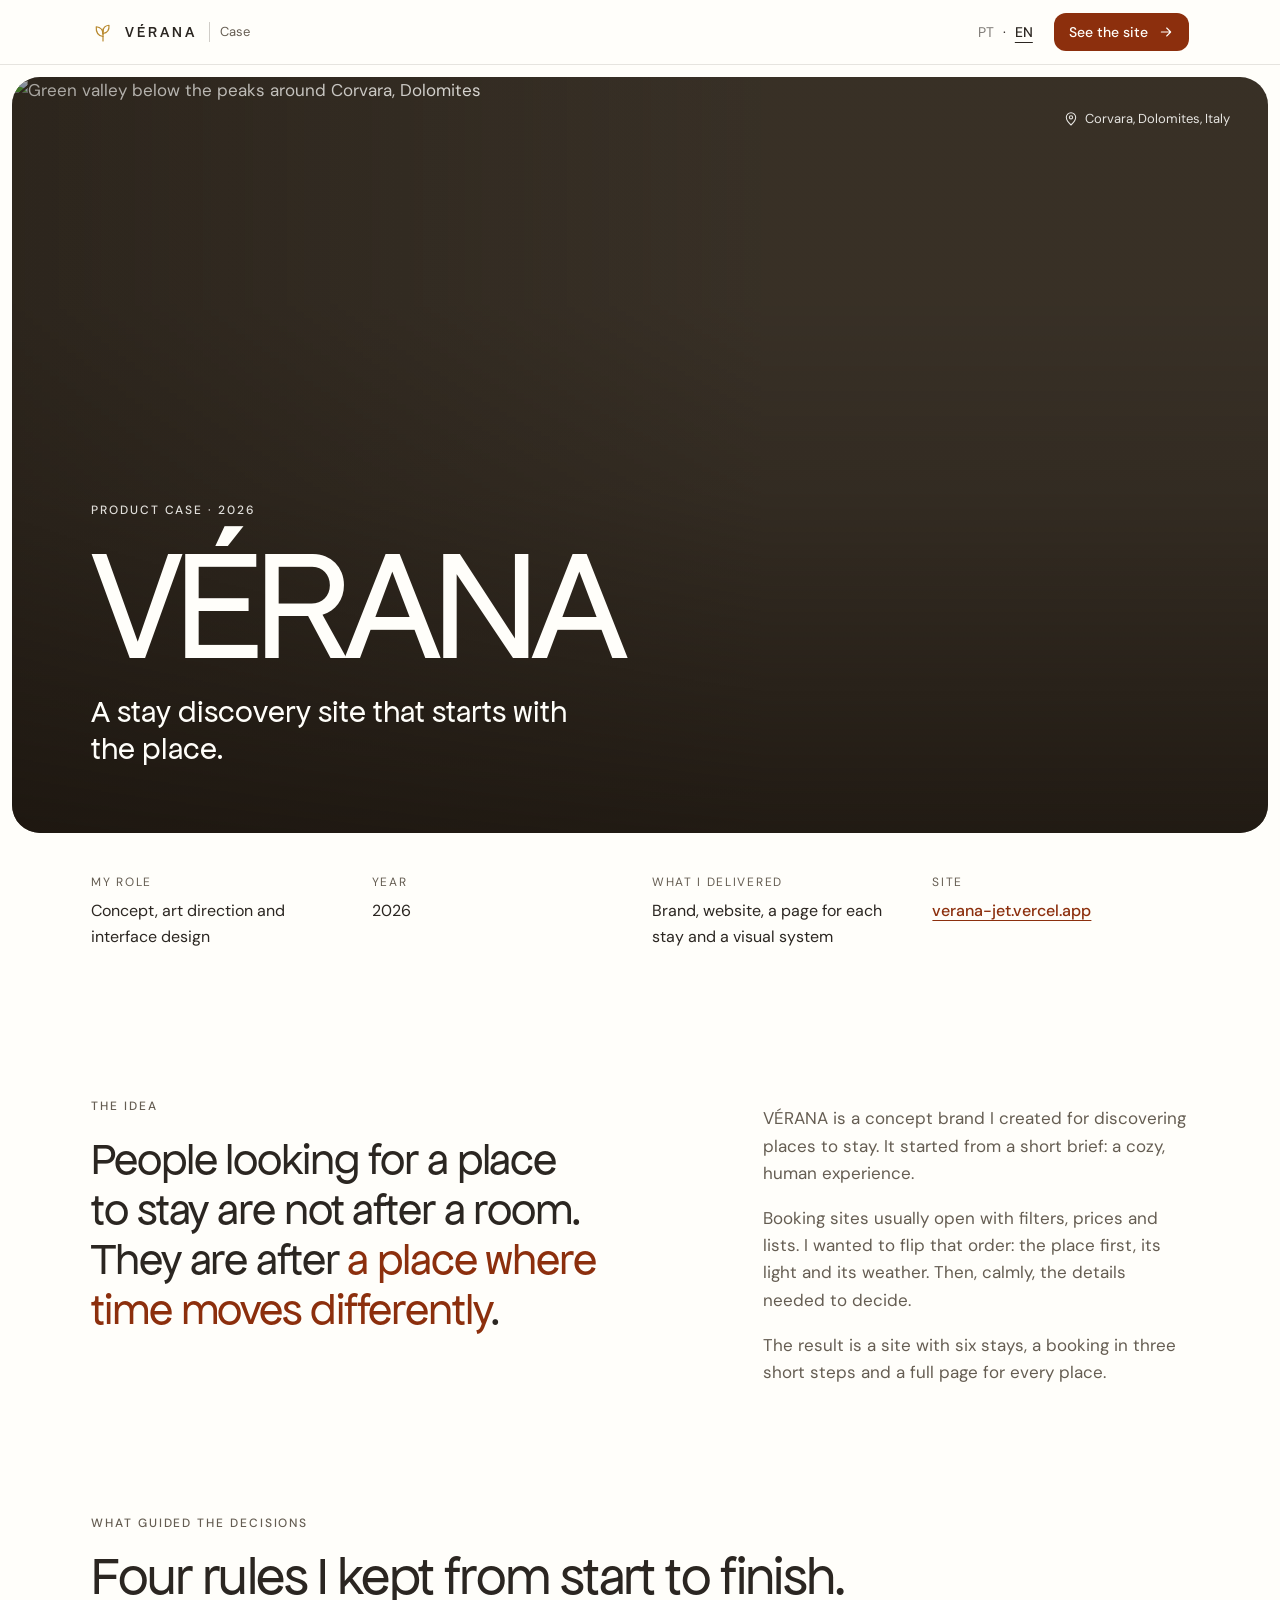
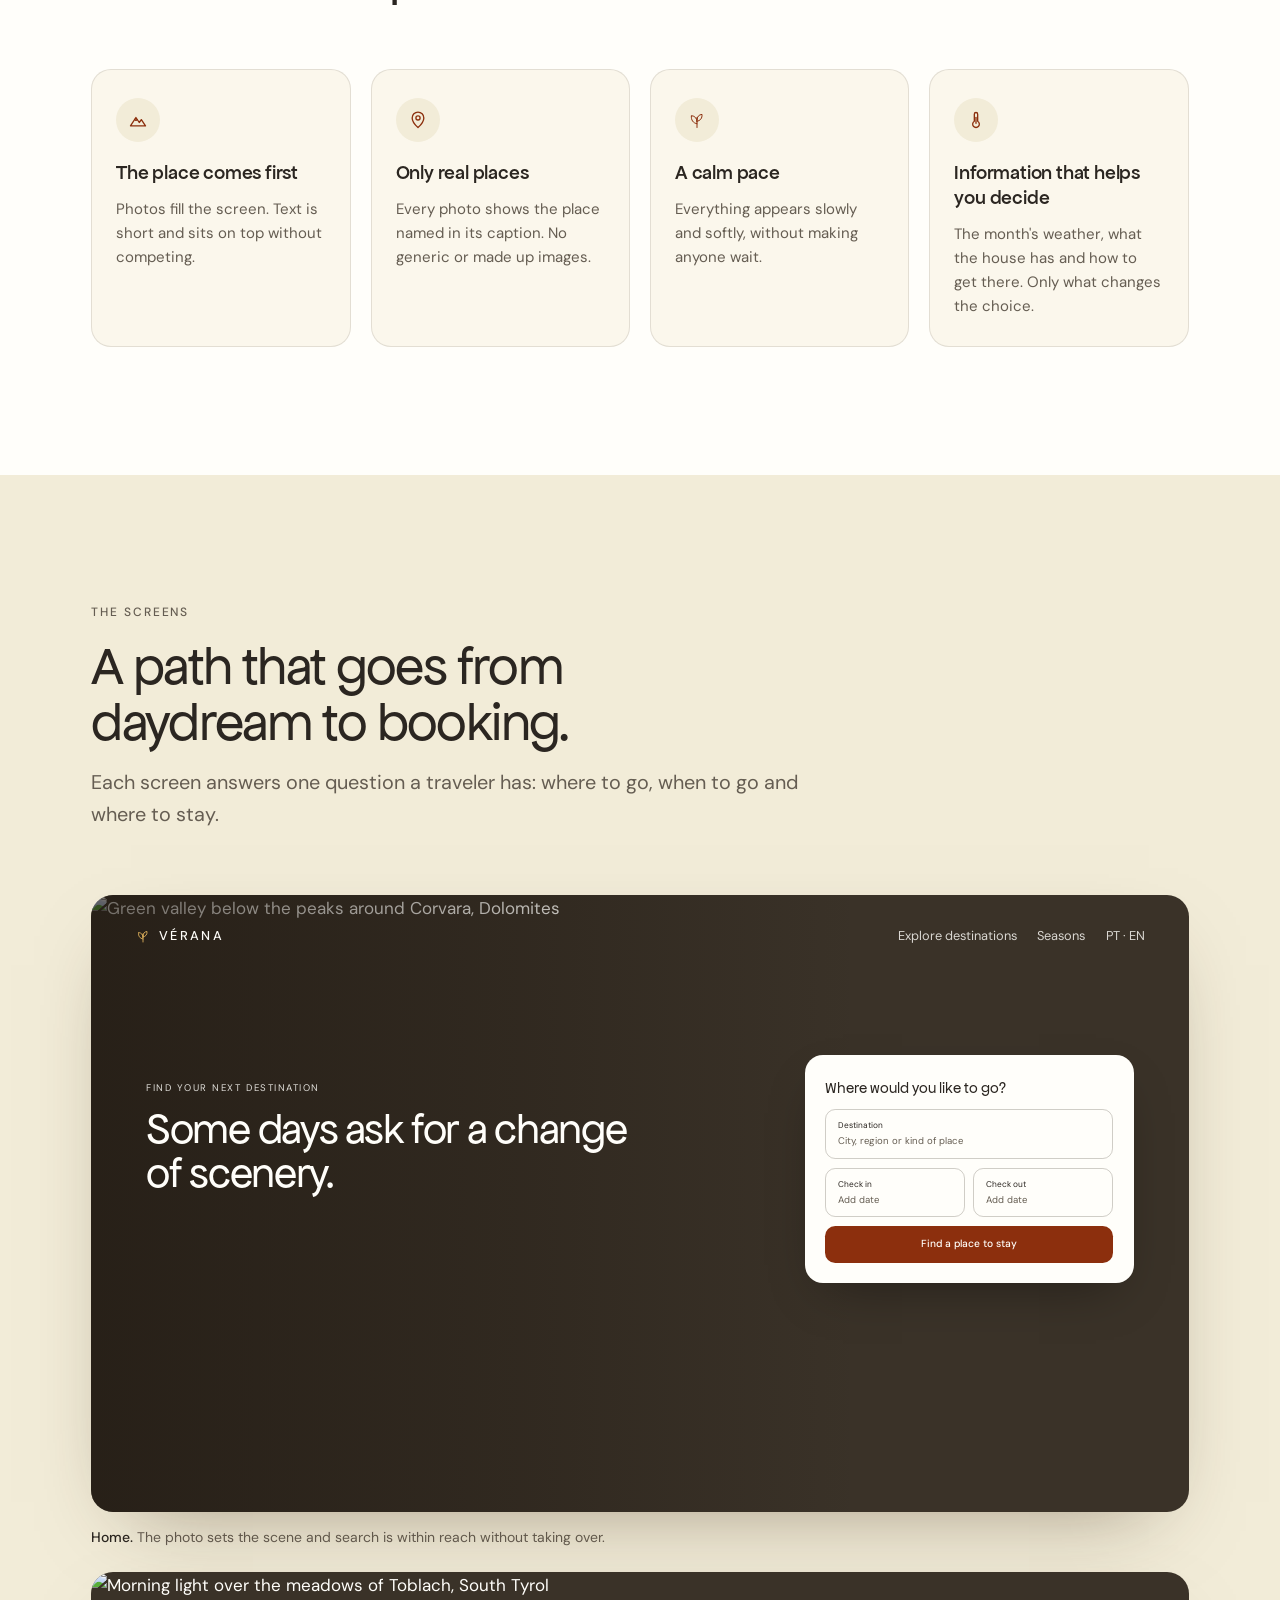
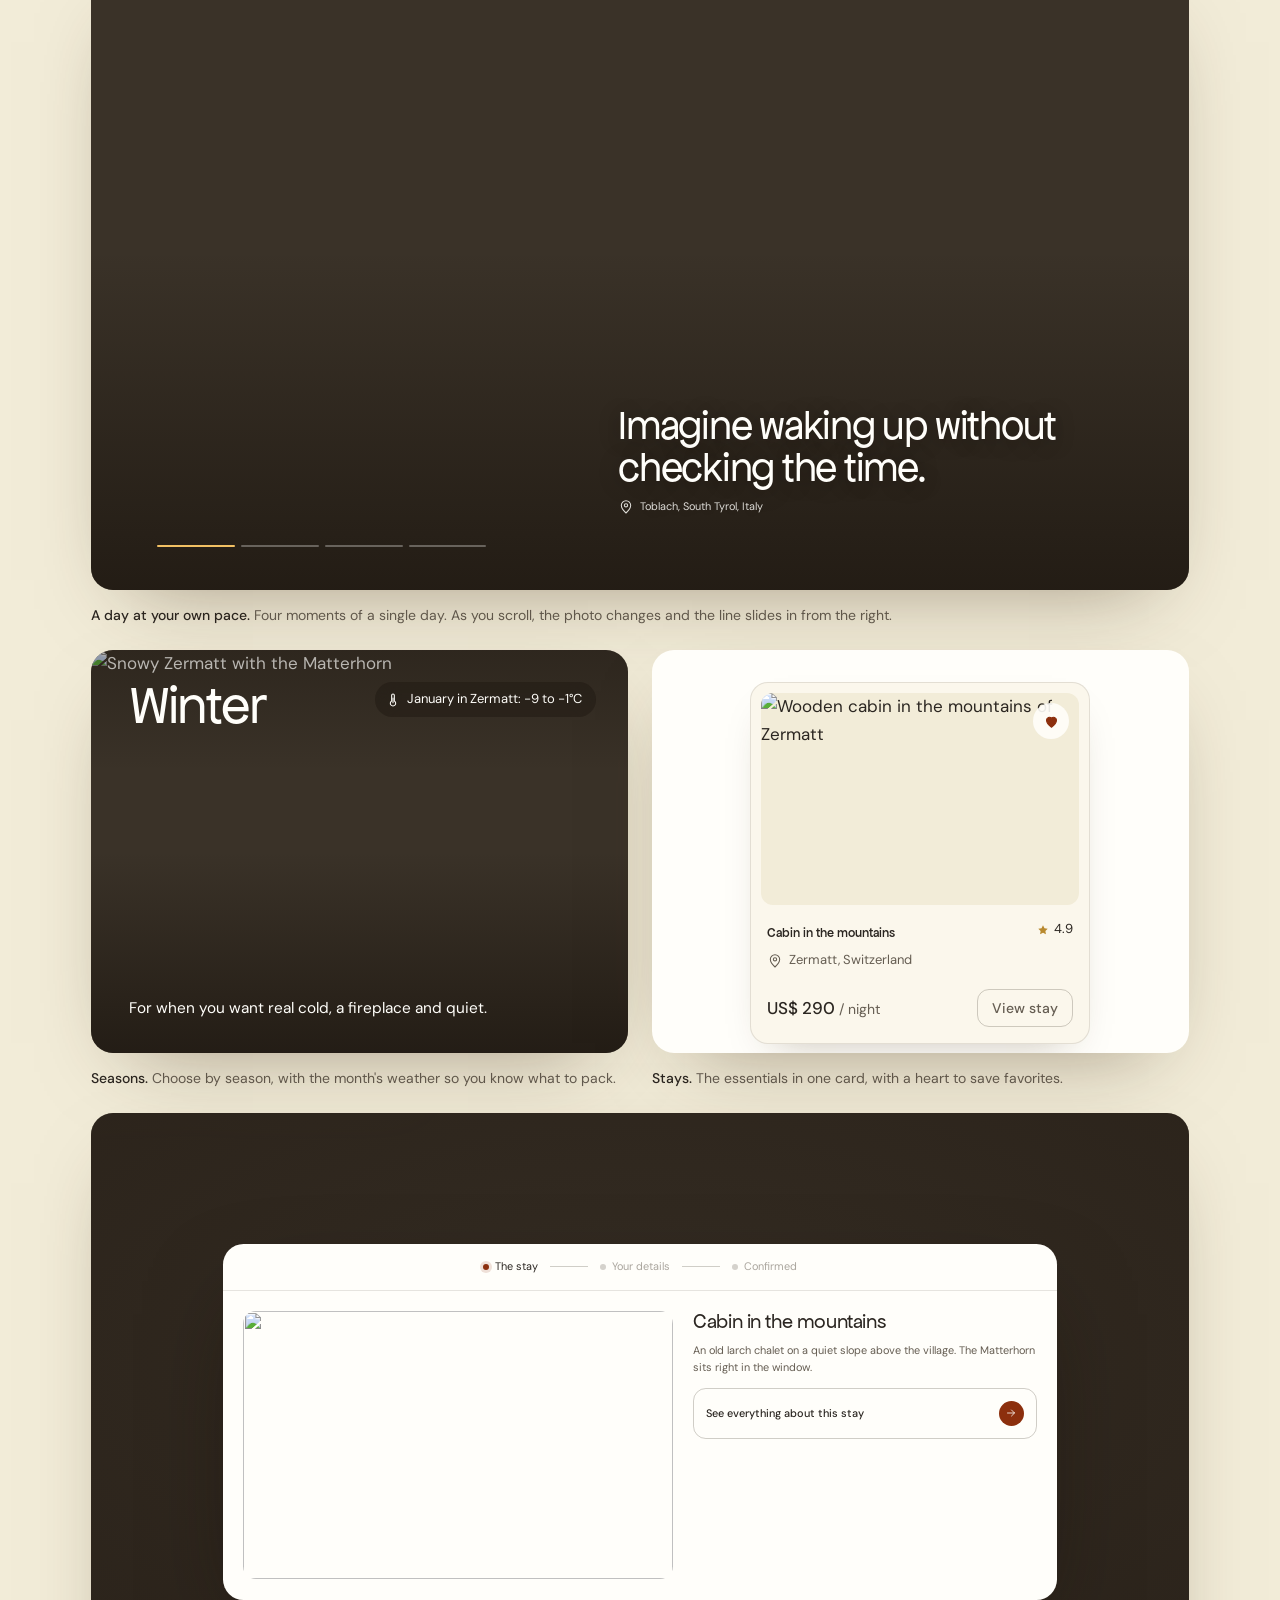
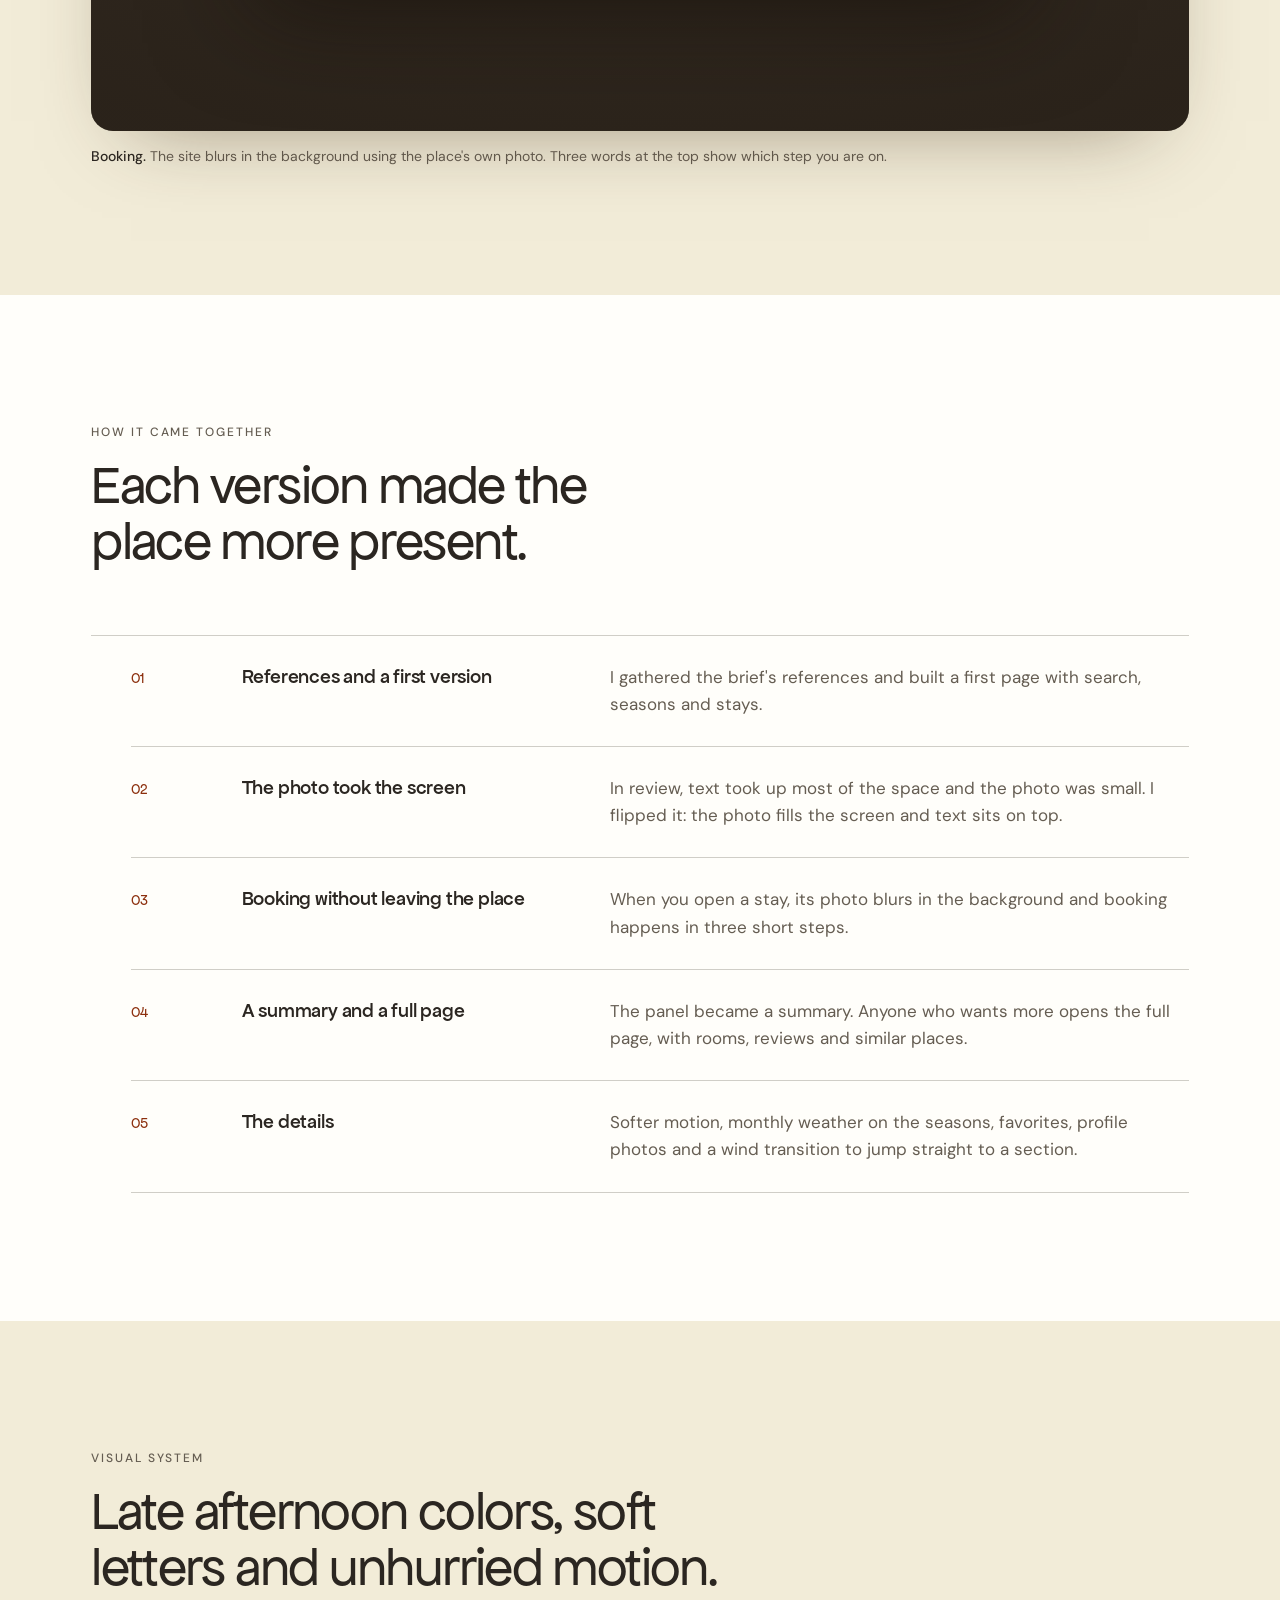
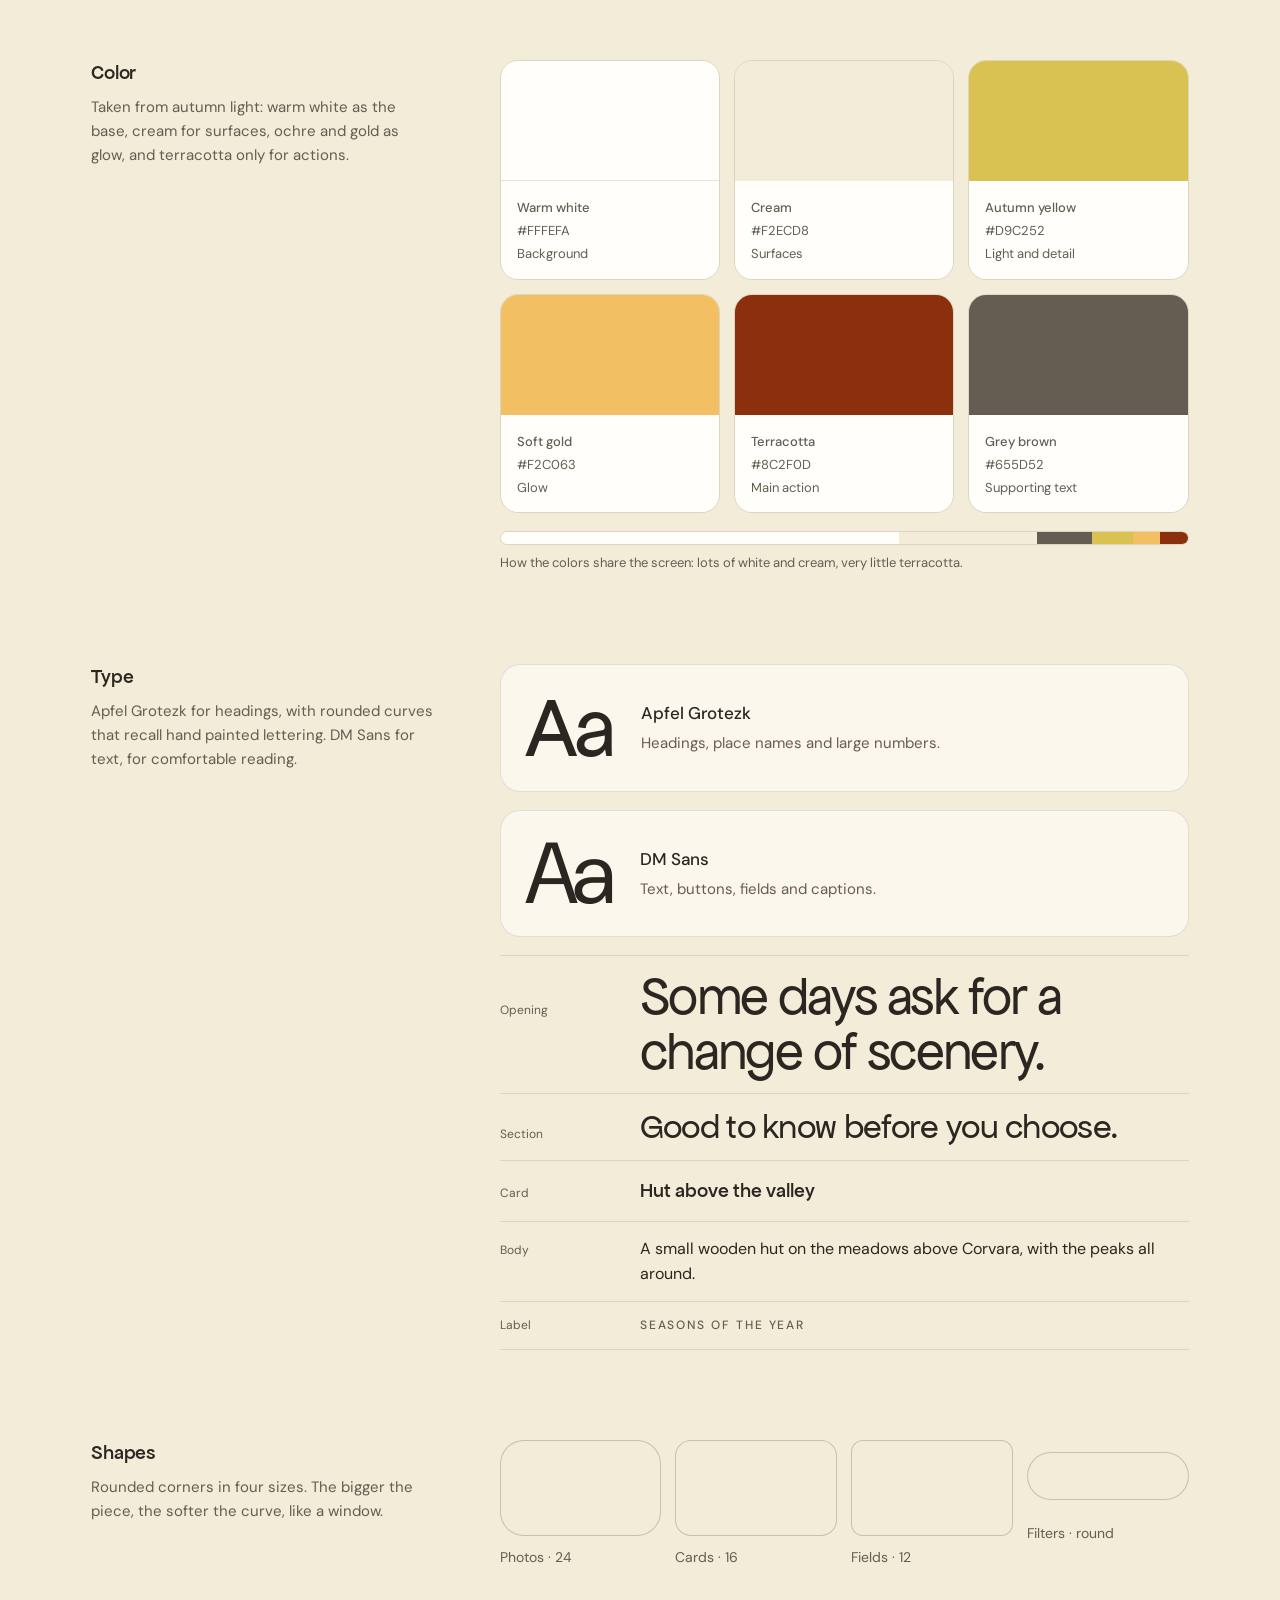
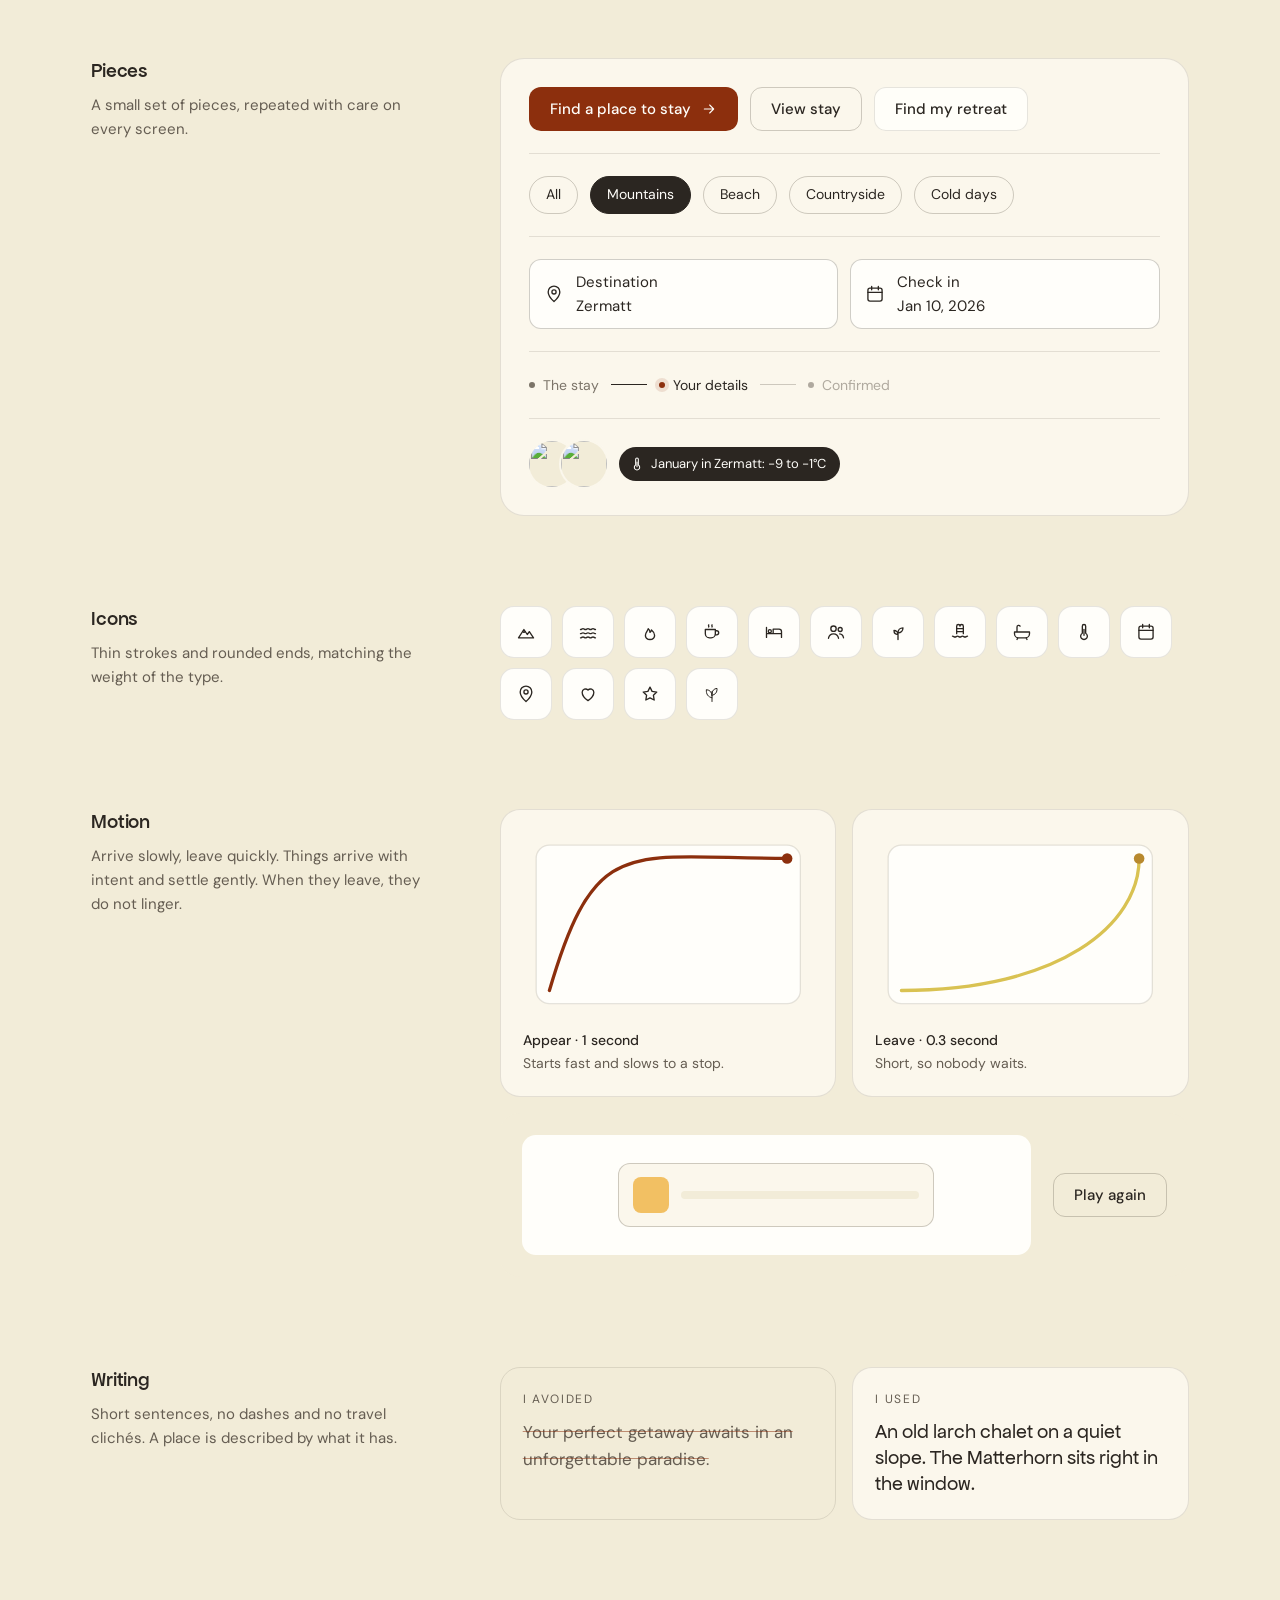
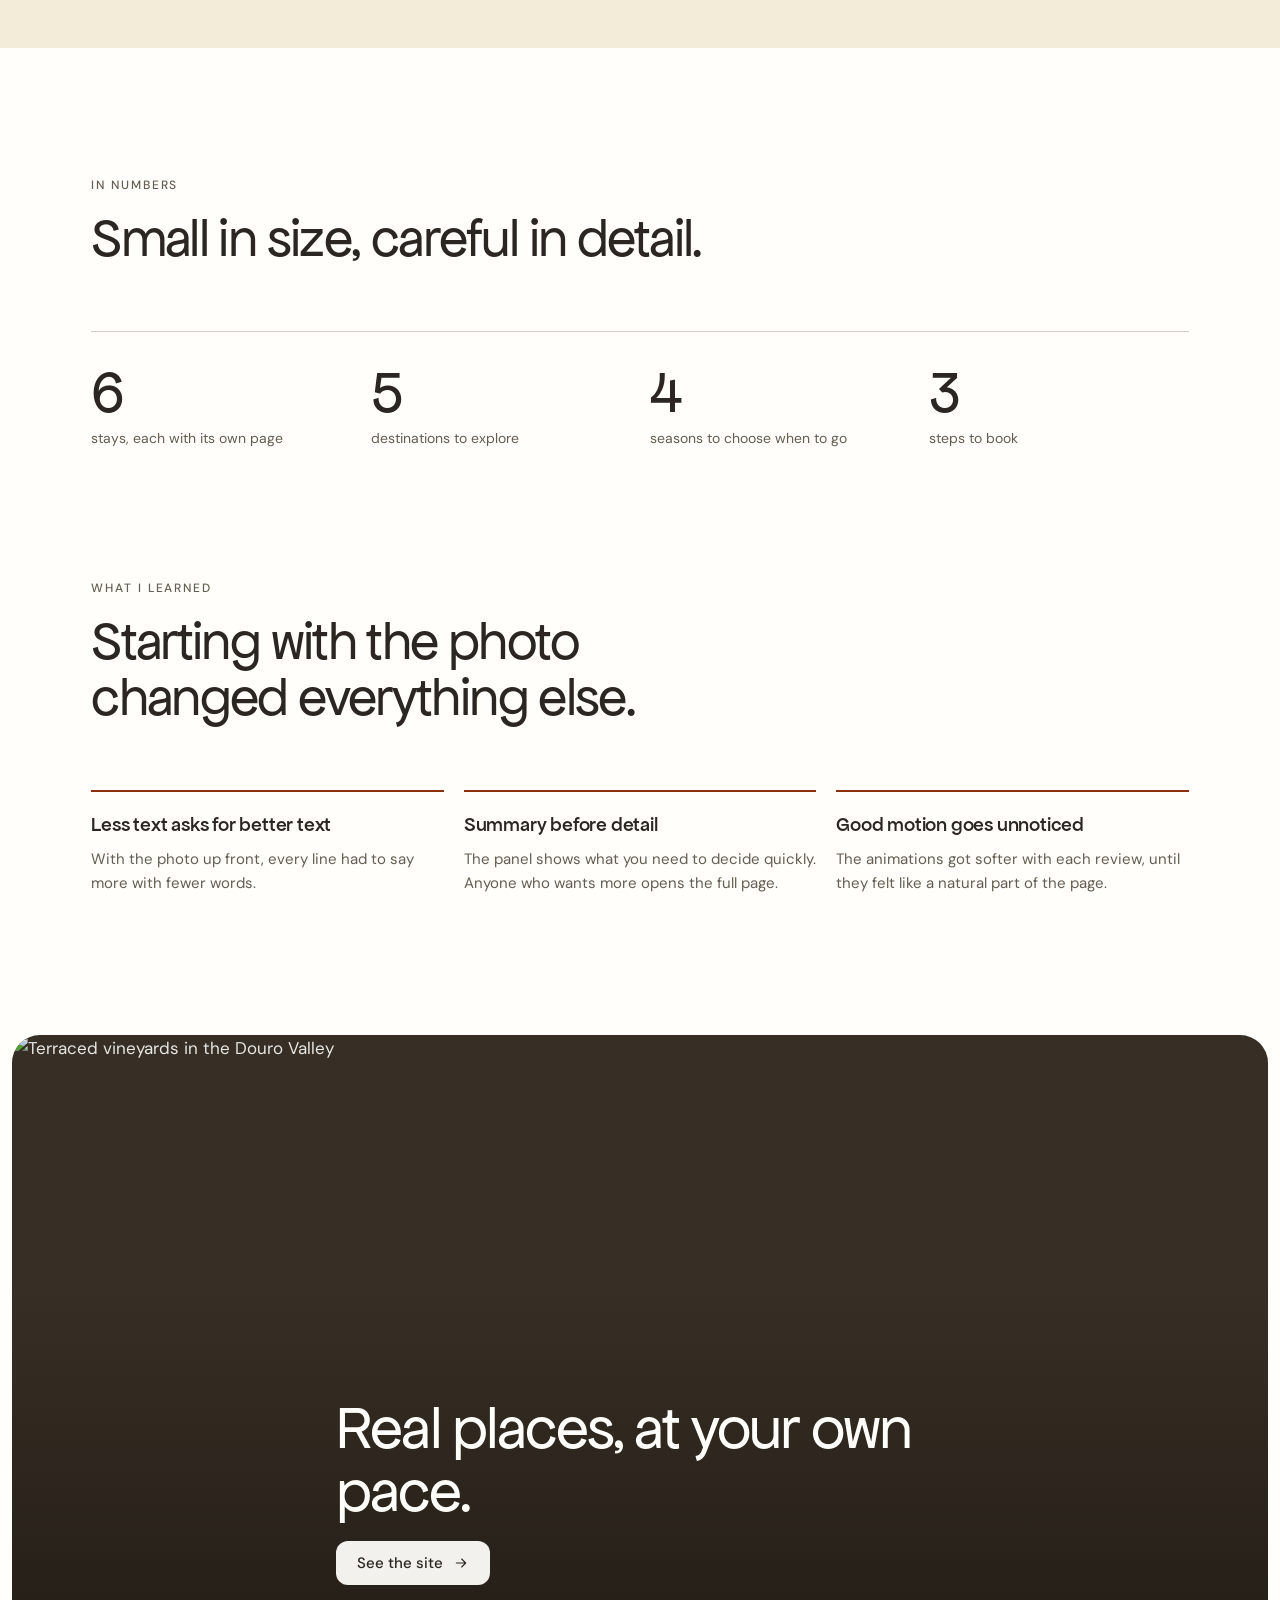
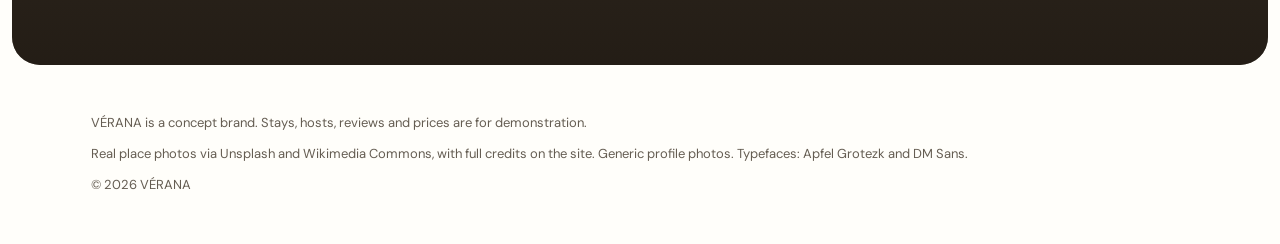
==== commit f33f4cbe: "Case: tira o idioma como destaque do projeto O seletor PT/EN continua só para quem lê. Números, regr" ====
--- a/case/index.html
+++ b/case/index.html
@@ -4,7 +4,7 @@
 <meta charset="utf-8">
 <meta name="viewport" content="width=device-width, initial-scale=1, viewport-fit=cover">
 <title>VÉRANA · Case</title>
-<meta name="description" content="Case VÉRANA: ideia, processo e sistema visual de um site de hospedagens em português e inglês.">
+<meta name="description" content="Case VÉRANA: ideia, processo e sistema visual de um site de hospedagens.">
 <meta name="robots" content="noindex">
 <meta name="theme-color" content="#FFFEFA">
 <link rel="icon" href="assets/favicon.svg" type="image/svg+xml">
@@ -259,7 +259,7 @@
 .write .yes p{font-family:var(--display);font-size:20px;line-height:1.3}
 
 /* números e aprendizados */
-.nums{display:grid;grid-template-columns:repeat(5,minmax(0,1fr));gap:20px;border-top:1px solid var(--line-2);padding-top:32px}
+.nums{display:grid;grid-template-columns:repeat(4,minmax(0,1fr));gap:20px;border-top:1px solid var(--line-2);padding-top:32px}
 .num b{display:block;font-family:var(--display);font-weight:400;font-size:clamp(2.5rem,1.8rem + 2.4vw,4.25rem);line-height:1;letter-spacing:-.04em;font-variant-numeric:tabular-nums}
 .num span{font-size:14px;color:var(--brown)}
 .learn{display:grid;grid-template-columns:repeat(3,minmax(0,1fr));gap:20px}
@@ -283,7 +283,6 @@
 @media (max-width:1024px){
   .rules{grid-template-columns:repeat(2,minmax(0,1fr))}
   .meta{grid-template-columns:repeat(2,minmax(0,1fr))}
-  .nums{grid-template-columns:repeat(3,minmax(0,1fr))}
   .ds__block{grid-template-columns:1fr}
   .ds__label{position:static}
 }
@@ -373,7 +372,7 @@
     <dl class="meta">
       <div><dt><span data-l="pt">Meu papel</span><span data-l="en">My role</span></dt><dd><span data-l="pt">Conceito, direção de arte e design de interface</span><span data-l="en">Concept, art direction and interface design</span></dd></div>
       <div><dt><span data-l="pt">Ano</span><span data-l="en">Year</span></dt><dd>2026</dd></div>
-      <div><dt><span data-l="pt">O que entreguei</span><span data-l="en">What I delivered</span></dt><dd><span data-l="pt">Marca, site em português e inglês, página de cada hospedagem e sistema visual</span><span data-l="en">Brand, a site in Portuguese and English, a page for each stay and a visual system</span></dd></div>
+      <div><dt><span data-l="pt">O que entreguei</span><span data-l="en">What I delivered</span></dt><dd><span data-l="pt">Marca, site, página de cada hospedagem e sistema visual</span><span data-l="en">Brand, website, a page for each stay and a visual system</span></dd></div>
       <div><dt>Site</dt><dd><a href="https://verana-jet.vercel.app/" target="_blank" rel="noopener" data-site>verana-jet.vercel.app</a></dd></div>
     </dl>
   </div>
@@ -388,7 +387,7 @@
     <div class="idea__text rv">
       <p><span data-l="pt">VÉRANA é uma marca conceitual que criei para descobrir hospedagens. O ponto de partida foi um briefing curto: uma experiência aconchegante e humana.</span><span data-l="en">VÉRANA is a concept brand I created for discovering places to stay. It started from a short brief: a cozy, human experience.</span></p>
       <p><span data-l="pt">Os sites de reserva costumam abrir com filtros, preços e listas. Eu quis inverter a ordem: primeiro o lugar, a luz e o clima. Depois, com calma, os detalhes para decidir.</span><span data-l="en">Booking sites usually open with filters, prices and lists. I wanted to flip that order: the place first, its light and its weather. Then, calmly, the details needed to decide.</span></p>
-      <p><span data-l="pt">O resultado é um site em duas línguas, com seis hospedagens em cada uma, uma reserva em três passos curtos e uma página completa para cada lugar.</span><span data-l="en">The result is a site in two languages, with six stays in each, a booking in three short steps and a full page for every place.</span></p>
+      <p><span data-l="pt">O resultado é um site com seis hospedagens, uma reserva em três passos curtos e uma página completa para cada lugar.</span><span data-l="en">The result is a site with six stays, a booking in three short steps and a full page for every place.</span></p>
     </div>
   </div>
 </section>
@@ -402,7 +401,7 @@
     <article class="rule rv"><span class="rule__i"><svg class="icon" aria-hidden="true"><use href="#i-mountain"/></svg></span><h3 class="h3"><span data-l="pt">O lugar vem primeiro</span><span data-l="en">The place comes first</span></h3><p><span data-l="pt">Fotos ocupam a tela inteira. O texto é curto e passa por cima, sem disputar atenção.</span><span data-l="en">Photos fill the screen. Text is short and sits on top without competing.</span></p></article>
     <article class="rule rv"><span class="rule__i"><svg class="icon" aria-hidden="true"><use href="#i-pin"/></svg></span><h3 class="h3"><span data-l="pt">Só lugares reais</span><span data-l="en">Only real places</span></h3><p><span data-l="pt">Cada foto mostra o lugar escrito na legenda. Nenhuma imagem genérica ou inventada.</span><span data-l="en">Every photo shows the place named in its caption. No generic or made up images.</span></p></article>
     <article class="rule rv"><span class="rule__i"><svg class="icon" aria-hidden="true"><use href="#i-leaf"/></svg></span><h3 class="h3"><span data-l="pt">Ritmo calmo</span><span data-l="en">A calm pace</span></h3><p><span data-l="pt">Tudo aparece devagar e com suavidade, mas sem fazer ninguém esperar.</span><span data-l="en">Everything appears slowly and softly, without making anyone wait.</span></p></article>
-    <article class="rule rv"><span class="rule__i"><svg class="icon" aria-hidden="true"><use href="#i-wave"/></svg></span><h3 class="h3"><span data-l="pt">Cada idioma, seu mapa</span><span data-l="en">Each language, its own map</span></h3><p><span data-l="pt">Em português, só destinos no Brasil. Em inglês, só destinos fora dele.</span><span data-l="en">In Portuguese, only destinations in Brazil. In English, only places outside it.</span></p></article>
+    <article class="rule rv"><span class="rule__i"><svg class="icon" aria-hidden="true"><use href="#i-thermo"/></svg></span><h3 class="h3"><span data-l="pt">Informação que ajuda a decidir</span><span data-l="en">Information that helps you decide</span></h3><p><span data-l="pt">O clima do mês, o que tem na casa e como chegar. Só o que muda a escolha.</span><span data-l="en">The month's weather, what the house has and how to get there. Only what changes the choice.</span></p></article>
   </div>
 </section>
 
@@ -491,10 +490,9 @@
   <ol class="path">
     <li class="step rv"><span class="step__n">01</span><h3 class="h3"><span data-l="pt">Referências e primeira versão</span><span data-l="en">References and a first version</span></h3><p><span data-l="pt">Juntei as referências do briefing e montei uma primeira página com busca, estações e hospedagens.</span><span data-l="en">I gathered the brief's references and built a first page with search, seasons and stays.</span></p></li>
     <li class="step rv"><span class="step__n">02</span><h3 class="h3"><span data-l="pt">A foto ganhou a tela</span><span data-l="en">The photo took the screen</span></h3><p><span data-l="pt">Na revisão, o texto ocupava quase tudo e a foto ficava pequena. Inverti: a foto ocupa a tela e o texto passa por cima.</span><span data-l="en">In review, text took up most of the space and the photo was small. I flipped it: the photo fills the screen and text sits on top.</span></p></li>
-    <li class="step rv"><span class="step__n">03</span><h3 class="h3"><span data-l="pt">Um site, dois idiomas</span><span data-l="en">One site, two languages</span></h3><p><span data-l="pt">Português e inglês viraram uma página só. Ao trocar o idioma, mudam textos, fotos, destinos e moeda.</span><span data-l="en">Portuguese and English became a single page. Switching language changes the text, photos, destinations and currency.</span></p></li>
-    <li class="step rv"><span class="step__n">04</span><h3 class="h3"><span data-l="pt">Reservar sem sair do lugar</span><span data-l="en">Booking without leaving the place</span></h3><p><span data-l="pt">Ao abrir uma hospedagem, a foto do lugar fica desfocada ao fundo e a reserva acontece em três passos curtos.</span><span data-l="en">When you open a stay, its photo blurs in the background and booking happens in three short steps.</span></p></li>
-    <li class="step rv"><span class="step__n">05</span><h3 class="h3"><span data-l="pt">Resumo e página completa</span><span data-l="en">A summary and a full page</span></h3><p><span data-l="pt">O painel virou um resumo. Quem quer saber mais abre a página completa, com quartos, avaliações e opções parecidas.</span><span data-l="en">The panel became a summary. Anyone who wants more opens the full page, with rooms, reviews and similar places.</span></p></li>
-    <li class="step rv"><span class="step__n">06</span><h3 class="h3"><span data-l="pt">Os detalhes</span><span data-l="en">The details</span></h3><p><span data-l="pt">Movimentos mais suaves, o clima do mês nas estações, favoritos, fotos nos perfis e uma transição de vento para ir direto a uma seção.</span><span data-l="en">Softer motion, monthly weather on the seasons, favorites, profile photos and a wind transition to jump straight to a section.</span></p></li>
+    <li class="step rv"><span class="step__n">03</span><h3 class="h3"><span data-l="pt">Reservar sem sair do lugar</span><span data-l="en">Booking without leaving the place</span></h3><p><span data-l="pt">Ao abrir uma hospedagem, a foto do lugar fica desfocada ao fundo e a reserva acontece em três passos curtos.</span><span data-l="en">When you open a stay, its photo blurs in the background and booking happens in three short steps.</span></p></li>
+    <li class="step rv"><span class="step__n">04</span><h3 class="h3"><span data-l="pt">Resumo e página completa</span><span data-l="en">A summary and a full page</span></h3><p><span data-l="pt">O painel virou um resumo. Quem quer saber mais abre a página completa, com quartos, avaliações e opções parecidas.</span><span data-l="en">The panel became a summary. Anyone who wants more opens the full page, with rooms, reviews and similar places.</span></p></li>
+    <li class="step rv"><span class="step__n">05</span><h3 class="h3"><span data-l="pt">Os detalhes</span><span data-l="en">The details</span></h3><p><span data-l="pt">Movimentos mais suaves, o clima do mês nas estações, favoritos, fotos nos perfis e uma transição de vento para ir direto a uma seção.</span><span data-l="en">Softer motion, monthly weather on the seasons, favorites, profile photos and a wind transition to jump straight to a section.</span></p></li>
   </ol>
 </section>
 
@@ -617,10 +615,9 @@
     <h2 class="h2" id="nums-t"><span data-l="pt">Pequeno no tamanho, cuidadoso nos detalhes.</span><span data-l="en">Small in size, careful in detail.</span></h2>
   </div>
   <div class="nums rv">
-    <div class="num"><b>2</b><span><span data-l="pt">idiomas, cada um com seus destinos</span><span data-l="en">languages, each with its own destinations</span></span></div>
-    <div class="num"><b>12</b><span><span data-l="pt">hospedagens, seis por idioma</span><span data-l="en">stays, six per language</span></span></div>
-    <div class="num"><b>10</b><span><span data-l="pt">destinos para explorar</span><span data-l="en">destinations to explore</span></span></div>
-    <div class="num"><b>52</b><span><span data-l="pt">fotos de lugares reais</span><span data-l="en">photos of real places</span></span></div>
+    <div class="num"><b>6</b><span><span data-l="pt">hospedagens, cada uma com sua página</span><span data-l="en">stays, each with its own page</span></span></div>
+    <div class="num"><b>5</b><span><span data-l="pt">destinos para explorar</span><span data-l="en">destinations to explore</span></span></div>
+    <div class="num"><b>4</b><span><span data-l="pt">estações para escolher a época</span><span data-l="en">seasons to choose when to go</span></span></div>
     <div class="num"><b>3</b><span><span data-l="pt">passos para reservar</span><span data-l="en">steps to book</span></span></div>
   </div>
 </section>
@@ -632,7 +629,7 @@
   </div>
   <div class="learn">
     <div class="rv"><h3 class="h3"><span data-l="pt">Menos texto pede texto melhor</span><span data-l="en">Less text asks for better text</span></h3><p><span data-l="pt">Com a foto em primeiro plano, cada frase precisou dizer mais com menos palavras.</span><span data-l="en">With the photo up front, every line had to say more with fewer words.</span></p></div>
-    <div class="rv"><h3 class="h3"><span data-l="pt">Idioma também é lugar</span><span data-l="en">Language is also a place</span></h3><p><span data-l="pt">Traduzir não bastava. Quem lê em inglês vê outros destinos, outra moeda e outras fotos.</span><span data-l="en">Translating was not enough. English readers see other destinations, another currency and other photos.</span></p></div>
+    <div class="rv"><h3 class="h3"><span data-l="pt">Resumo antes do detalhe</span><span data-l="en">Summary before detail</span></h3><p><span data-l="pt">O painel mostra o essencial para decidir rápido. Quem quer mais abre a página completa.</span><span data-l="en">The panel shows what you need to decide quickly. Anyone who wants more opens the full page.</span></p></div>
     <div class="rv"><h3 class="h3"><span data-l="pt">Movimento bom passa despercebido</span><span data-l="en">Good motion goes unnoticed</span></h3><p><span data-l="pt">As animações ficaram mais suaves a cada revisão, até parecerem parte natural da página.</span><span data-l="en">The animations got softer with each review, until they felt like a natural part of the page.</span></p></div>
   </div>
 </section>
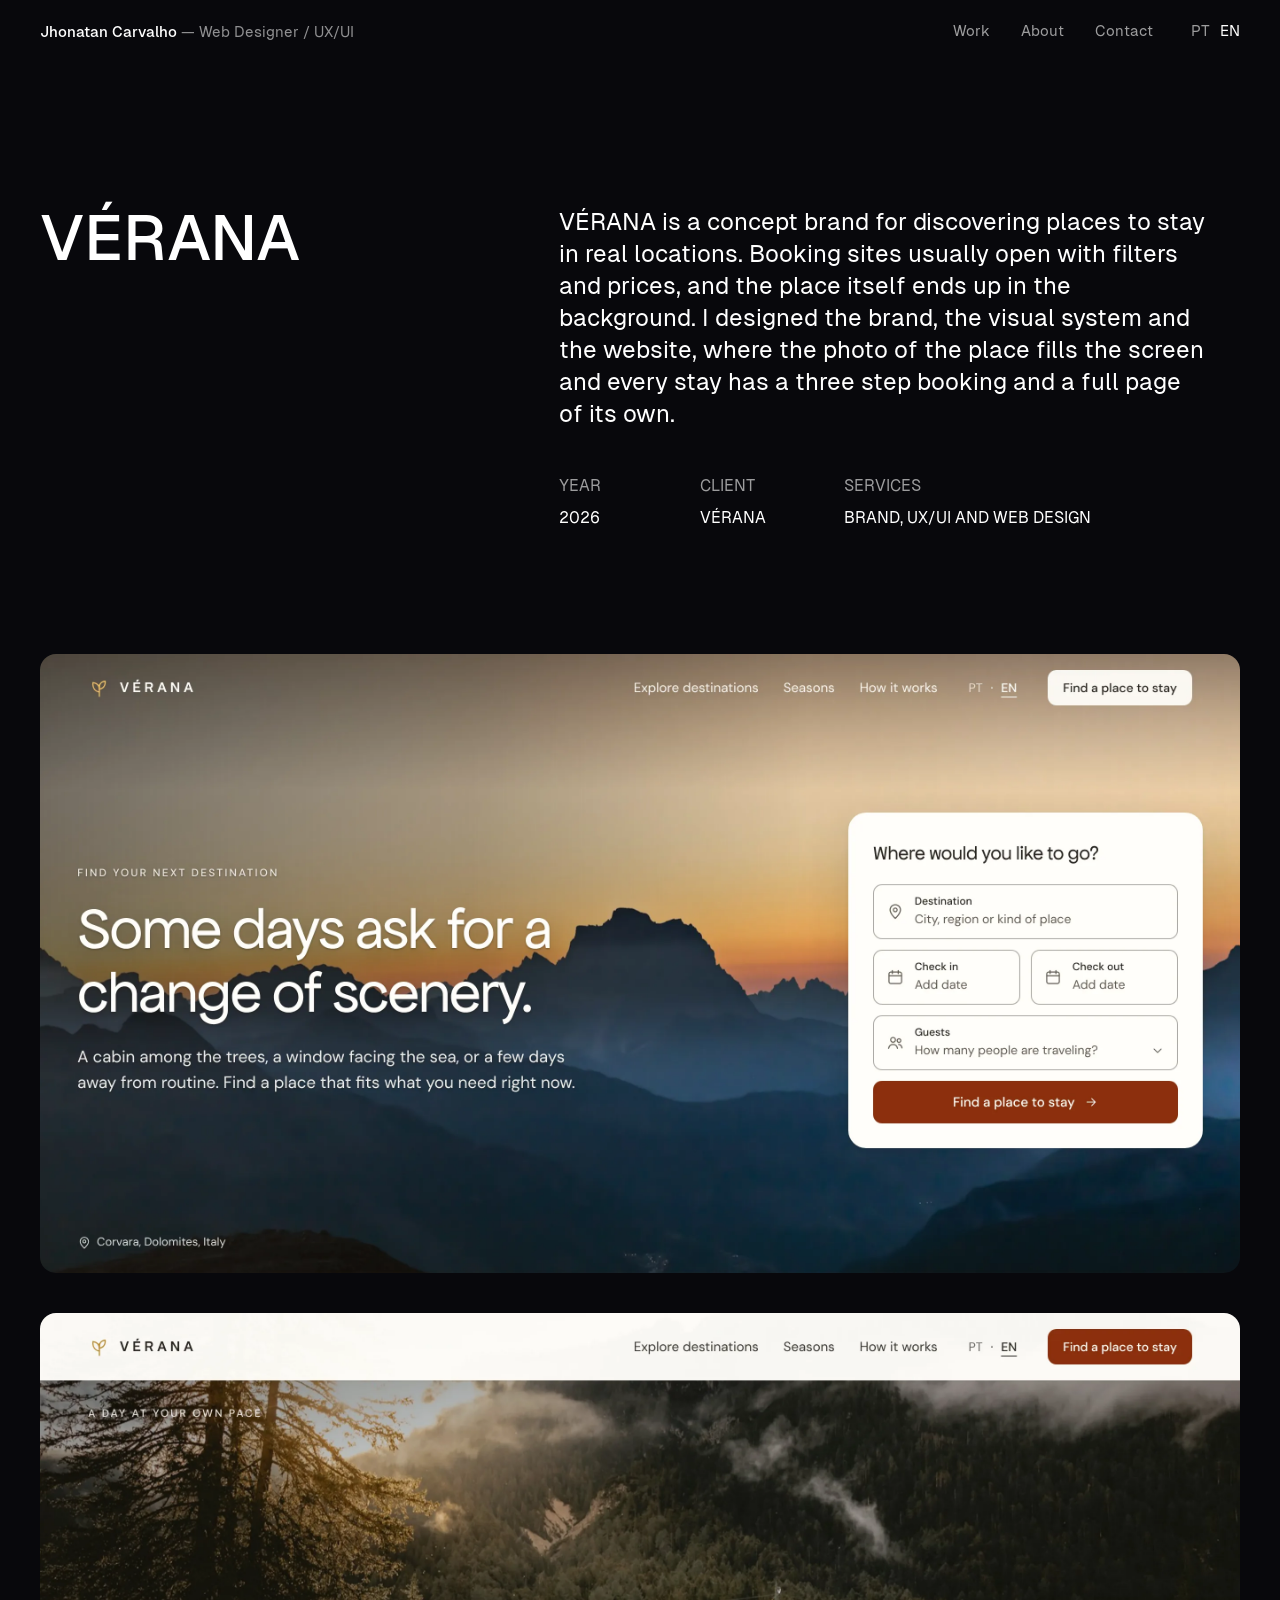
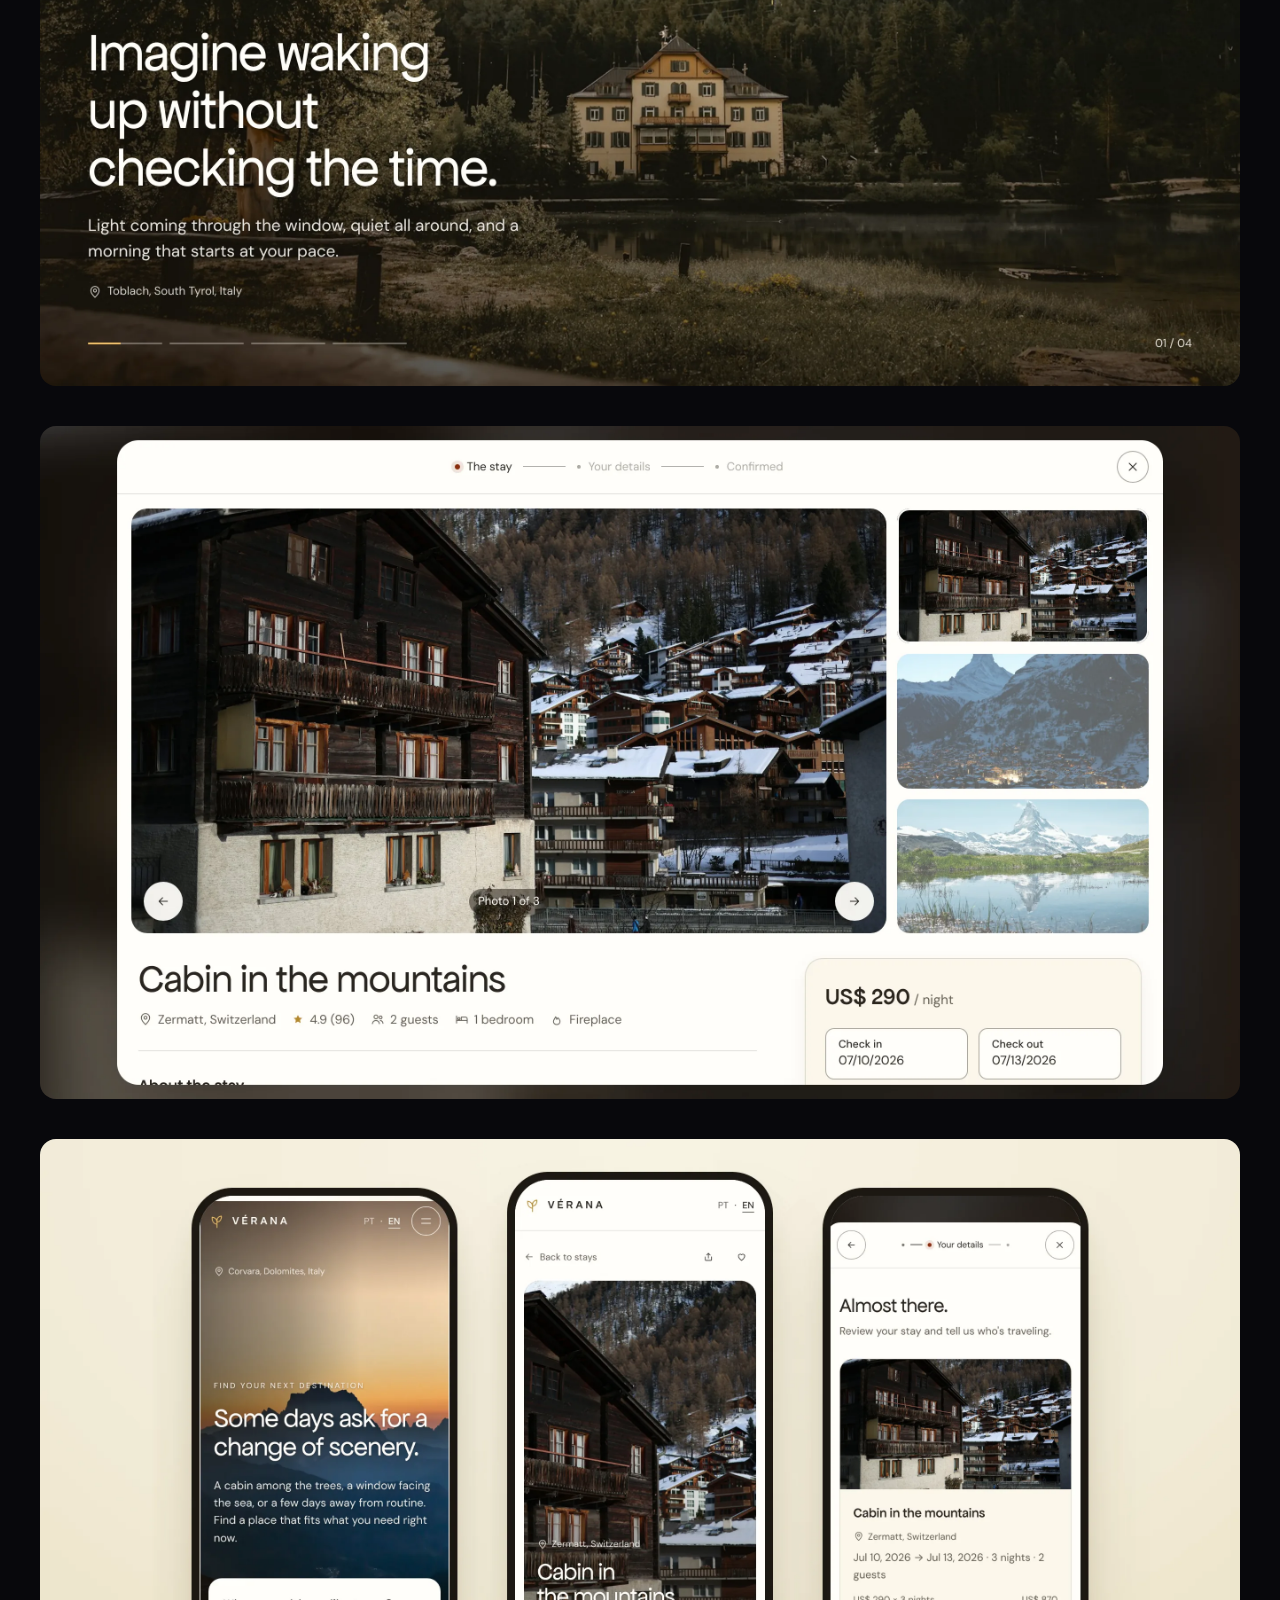
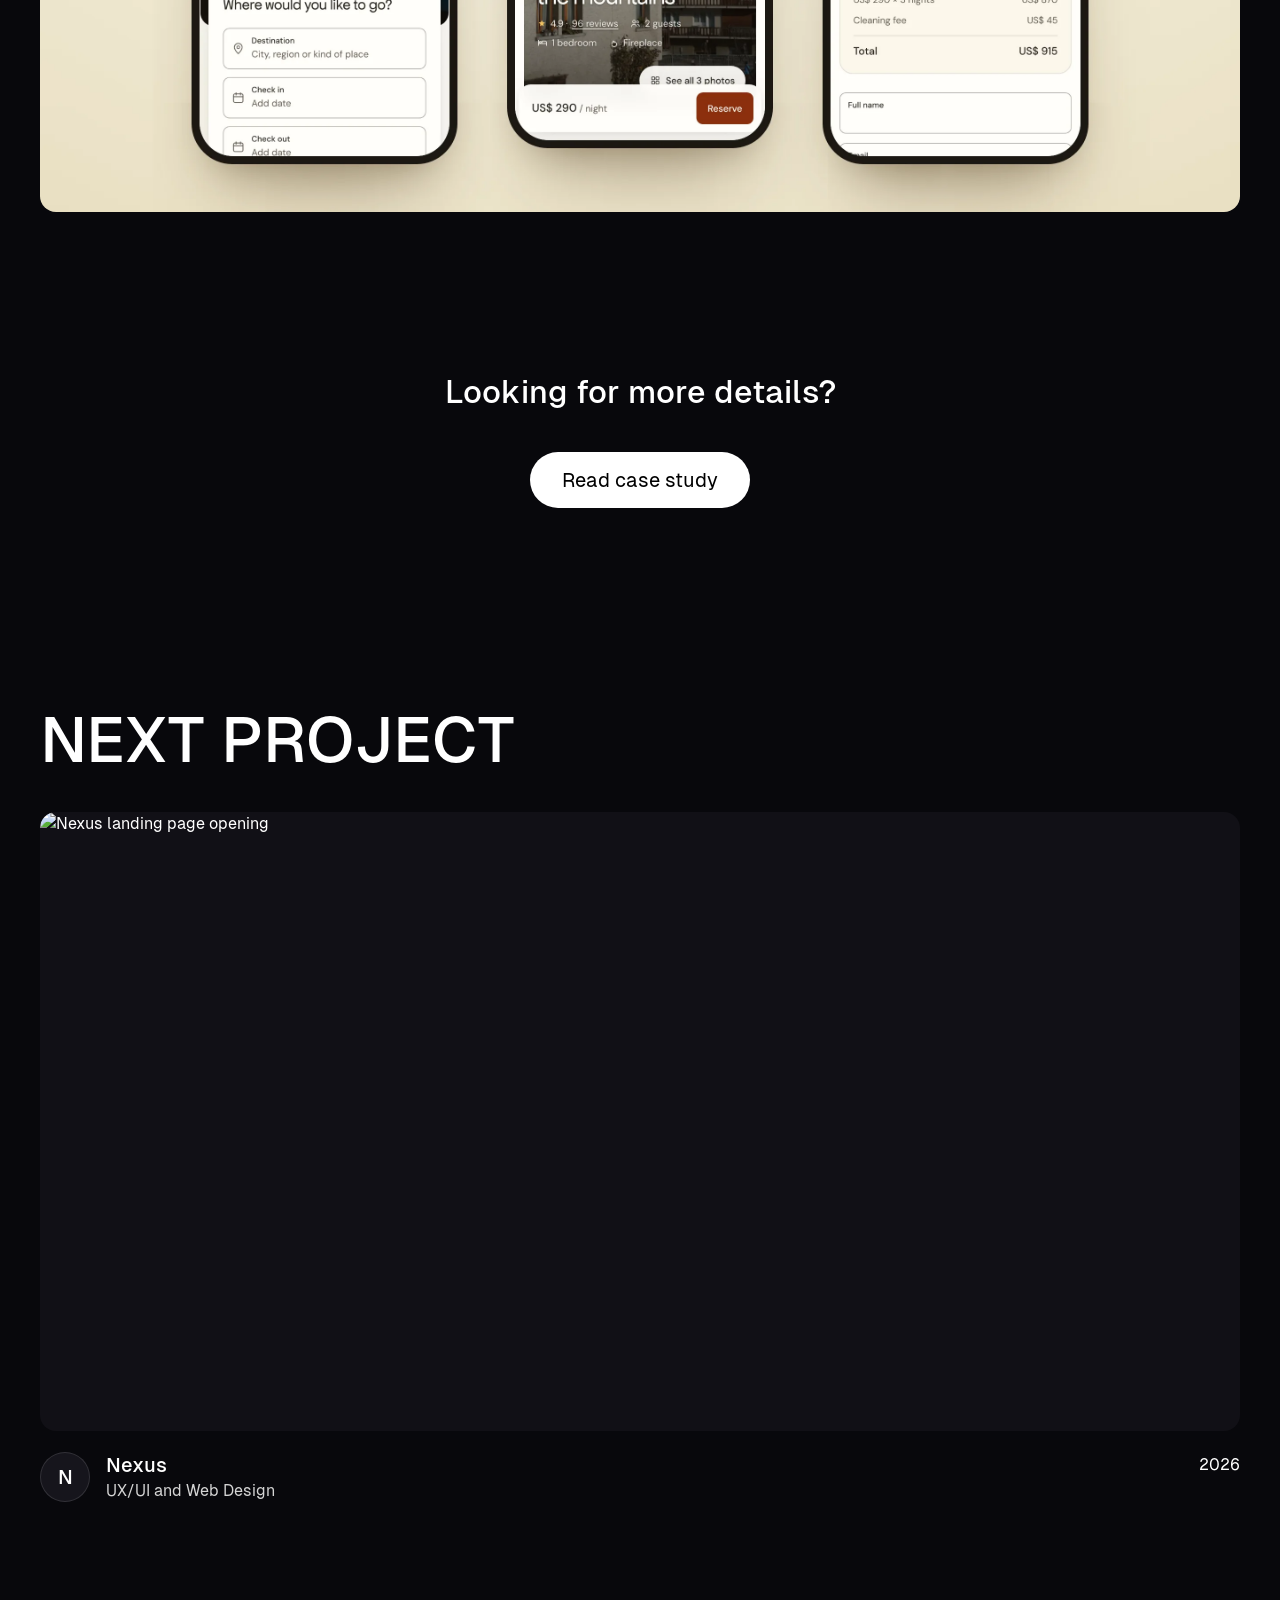
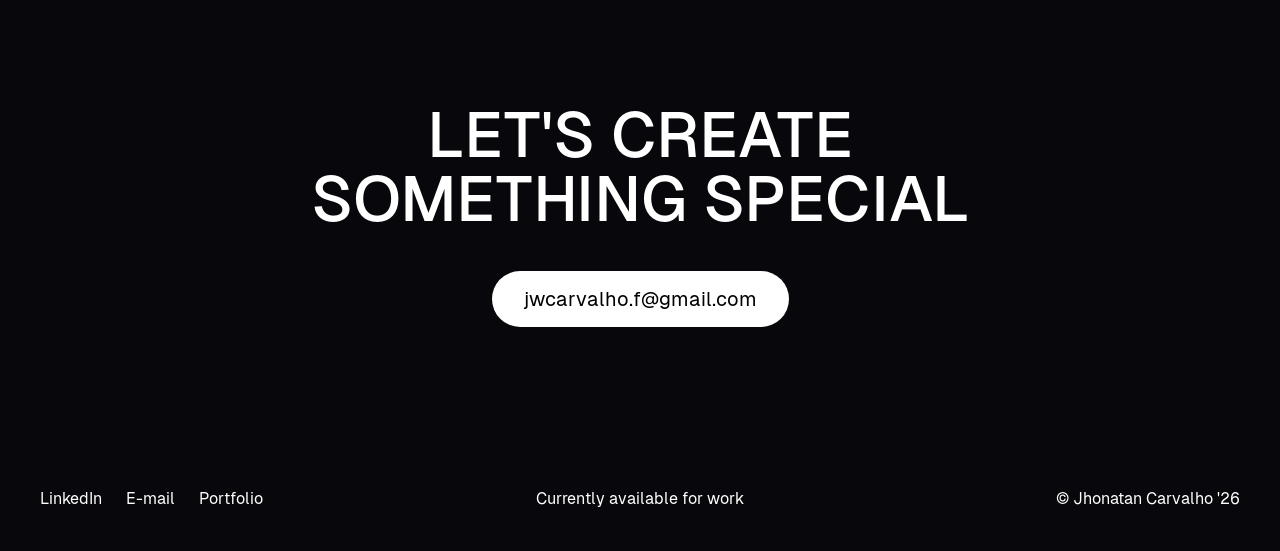
==== commit b39b9cf6: "Case: página do projeto no template do portfólio - case/index.html segue o template da Nexus: topo, " ====
--- a/case/index.html
+++ b/case/index.html
@@ -1,712 +1,292 @@
 <!doctype html>
-<html lang="pt-BR" data-lang="pt">
+<html lang="pt-BR">
 <head>
 <meta charset="utf-8">
-<meta name="viewport" content="width=device-width, initial-scale=1, viewport-fit=cover">
-<title>VÉRANA · Case</title>
-<meta name="description" content="Case VÉRANA: ideia, processo e sistema visual de um site de hospedagens.">
-<meta name="robots" content="noindex">
-<meta name="theme-color" content="#FFFEFA">
-<link rel="icon" href="assets/favicon.svg" type="image/svg+xml">
-<script>
-  (function(){try{var q=new URLSearchParams(location.search).get('lang'),s=null;try{s=localStorage.getItem('verana-case-lang')}catch(_){}
-  var l=q||s||((navigator.language||'pt').toLowerCase().indexOf('pt')===0?'pt':'en');if(l!=='en')l='pt';
-  document.documentElement.dataset.lang=l;document.documentElement.lang=l==='en'?'en':'pt-BR'}catch(_){}})();
-</script>
-<link rel="preconnect" href="https://images.unsplash.com">
-<link rel="preconnect" href="https://fonts.googleapis.com">
-<link rel="preconnect" href="https://fonts.gstatic.com" crossorigin>
-<link rel="stylesheet" href="https://fonts.googleapis.com/css2?family=DM+Sans:opsz,wght@9..40,400;9..40,500&display=swap">
+<meta name="viewport" content="width=device-width, initial-scale=1">
+<title>VÉRANA | Jhonatan Carvalho</title>
+<meta name="description" content="VÉRANA: marca, sistema visual e site de uma plataforma conceitual de descoberta de hospedagens.">
+<meta name="theme-color" content="#08080C">
+<link rel="icon" href="data:image/svg+xml,%3Csvg xmlns='http://www.w3.org/2000/svg' viewBox='0 0 64 64'%3E%3Crect width='64' height='64' rx='14' fill='%2308080C'/%3E%3Cg fill='none' stroke='%23F2C063' stroke-width='3' stroke-linecap='round' stroke-linejoin='round'%3E%3Cpath d='M32 52V24'/%3E%3Cpath d='M32 40c-11-2-16-10-15-22 10 1 15 8 15 17'/%3E%3Cpath d='M32 33c9-1.5 14-8.5 13-18-8.5 1-13 6.5-13 14.5'/%3E%3C/g%3E%3C/svg%3E">
+<link rel="preload" as="image" href="assets/verana-1.webp" fetchpriority="high">
 <style>
-/* Case VÉRANA: a página do case usa a própria identidade do projeto.
-   Layout: coluna editorial larga, fotos sangradas entre os blocos de texto. */
-@font-face{font-family:"Apfel Grotezk";src:url("assets/ApfelGrotezk-Regular.woff2") format("woff2");font-weight:400;font-display:swap}
-@font-face{font-family:"Apfel Grotezk";src:url("assets/ApfelGrotezk-Mittel.woff2") format("woff2");font-weight:500;font-display:swap}
+@font-face{font-family:"Geist";font-weight:400;font-style:normal;font-display:swap;src:url([data-uri]) format("woff2")}
+@font-face{font-family:"Geist";font-weight:500;font-style:normal;font-display:swap;src:url([data-uri]) format("woff2")}
+/* ===================== TEMPLATE DE PROJETO =====================
+   Mesmo topo, mesmo preto e mesma família de texto da home.
+   A fonte display da home não entra aqui: o trabalho é o protagonista.
+   Grade de referência em 1440px: margens de 40px, coluna esquerda de 551px,
+   coluna direita começando em x=628 com 737px, imagens de 1354px. */
 :root{
-  --white:#FFFEFA; --cream:#F2ECD8; --ochre:#D9C252; --gold:#F2C063; --terra:#8C2F0D; --brown:#655D52;
-  --ink:#2B2621; --panel:#FBF7EC; --line:rgba(101,93,82,.16); --line-2:rgba(101,93,82,.3);
-  --display:"Apfel Grotezk","DM Sans",ui-sans-serif,system-ui,sans-serif;
-  --body:"DM Sans",ui-sans-serif,system-ui,sans-serif;
-  --out:cubic-bezier(.16,1,.3,1); --soft:cubic-bezier(.65,0,.35,1);
-  --wrap:1200px; --g:max(20px,4vw);
-}
-*{box-sizing:border-box;margin:0}
-html{background:var(--white);color:var(--ink);-webkit-text-size-adjust:100%;scroll-behavior:smooth}
-body{background:var(--white);color:var(--ink);font-family:var(--body);font-size:17px;line-height:1.6;-webkit-font-smoothing:antialiased;overflow-x:hidden;overflow-x:clip}
+  --black:#08080C; --white:#FFFFFF; --purple:#F2C063; /* destaque do projeto: dourado da VÉRANA */ --muted:#D4D4D4;
+  --head:"Saans","Geist",ui-sans-serif,system-ui,sans-serif;
+  --sans:"Geist",ui-sans-serif,system-ui,sans-serif;
+  --side:40px;
+  --max:1360px;
+  --ease:cubic-bezier(.16,1,.3,1);
+}
+*,*::before,*::after{box-sizing:border-box}
+html{-webkit-text-size-adjust:100%;scroll-behavior:smooth}
+body{margin:0;background:var(--black);color:var(--white);font-family:var(--sans);font-size:16px;line-height:1.5;-webkit-font-smoothing:antialiased;overflow-x:hidden;font-synthesis:none}
+a{color:inherit;text-decoration:none}
+button{font:inherit;color:inherit;background:none;border:0;padding:0;cursor:pointer}
 img{display:block;max-width:100%}
-a{color:inherit}
-button{font:inherit;color:inherit;cursor:pointer}
-:focus-visible{outline:2px solid var(--terra);outline-offset:3px;border-radius:6px}
-[data-lang="pt"] [data-l="en"],[data-lang="en"] [data-l="pt"]{display:none!important}
-.wrap{max-width:var(--wrap);margin:0 auto;padding-left:max(var(--g),env(safe-area-inset-left,0px));padding-right:max(var(--g),env(safe-area-inset-right,0px))}
-.icon{width:20px;height:20px;fill:none;stroke:currentColor;stroke-width:1.6;stroke-linecap:round;stroke-linejoin:round;flex:none}
-.icon--sm{width:16px;height:16px}
-.kicker{font-size:12px;font-weight:500;letter-spacing:.16em;text-transform:uppercase;color:var(--brown)}
-.h2{font-family:var(--display);font-weight:400;font-size:clamp(2rem,1.3rem + 2.6vw,3.5rem);line-height:1.04;letter-spacing:-.03em;text-wrap:balance}
-.h3{font-family:var(--display);font-weight:500;font-size:20px;line-height:1.25;letter-spacing:-.01em}
-.lead{font-size:clamp(1.0625rem,1rem + .3vw,1.25rem);color:var(--brown);max-width:58ch;text-wrap:pretty}
-.sec{padding-block:clamp(72px,10vw,140px)}
-.sec__head{display:grid;gap:16px;max-width:760px;margin-bottom:clamp(36px,5vw,64px)}
-
-/* topo */
-.bar{position:sticky;top:0;z-index:20;background:rgba(255,254,250,.88);backdrop-filter:blur(14px);-webkit-backdrop-filter:blur(14px);border-bottom:1px solid var(--line)}
-.bar .wrap{height:64px;display:flex;align-items:center;justify-content:space-between;gap:16px}
-.logo{display:inline-flex;align-items:center;gap:10px;text-decoration:none}
-.logo svg{width:24px;height:24px;fill:none;stroke:#B8892E;stroke-width:1.6;stroke-linecap:round;stroke-linejoin:round}
-.logo b{font-family:var(--display);font-weight:500;font-size:15px;letter-spacing:.2em}
-.logo small{font-size:13px;color:var(--brown);padding-left:10px;margin-left:2px;border-left:1px solid var(--line-2)}
-.bar__right{display:flex;align-items:center;gap:18px}
-.lang{display:flex;align-items:center;gap:6px;font-size:14px}
-.lang button{border:0;background:none;padding:6px 3px;opacity:.6}
-.lang button[aria-pressed="true"]{opacity:1;font-weight:500;text-decoration:underline;text-underline-offset:5px}
-.btn{display:inline-flex;align-items:center;gap:10px;min-height:44px;padding:0 20px;border-radius:12px;border:1px solid transparent;font-weight:500;font-size:15px;text-decoration:none;white-space:nowrap;transition:background-color .2s,border-color .2s}
-.btn--primary{background:var(--terra);color:var(--white)}
-.btn--primary:hover{background:#73260A}
-.btn--light{background:rgba(255,254,250,.94);color:var(--ink)}
-.btn--ghost{border-color:var(--line-2);background:transparent}
-.btn--ghost:hover{border-color:var(--ink)}
-.btn--sm{min-height:38px;padding:0 14px;font-size:14px}
-
-/* abertura */
-.hero{padding:12px}
-.hero__frame{position:relative;height:min(84svh,820px);min-height:520px;border-radius:28px;overflow:hidden;background:#3a3228;color:var(--white);isolation:isolate}
-.hero__frame img{position:absolute;inset:0;width:100%;height:100%;object-fit:cover;z-index:-2;transform:scale(1.04);animation:settle 2.4s var(--out) forwards}
-@keyframes settle{to{transform:none}}
-.hero__frame::after{content:"";position:absolute;inset:0;z-index:-1;background:linear-gradient(0deg,rgba(24,18,12,.72) 0%,rgba(24,18,12,.2) 45%,rgba(24,18,12,.05) 70%),linear-gradient(90deg,rgba(24,18,12,.35),rgba(24,18,12,0) 60%)}
-.hero__copy{position:absolute;left:0;right:0;bottom:clamp(28px,5vw,64px)}
-.hero__copy .wrap{display:grid;gap:18px}
-.hero__title{font-family:var(--display);font-weight:400;font-size:clamp(4rem,2rem + 10vw,11rem);line-height:.86;letter-spacing:-.05em;opacity:0;transform:translateY(14px);animation:rise 1.2s .15s var(--out) forwards}
-.hero__line{font-family:var(--display);font-size:clamp(1.25rem,1rem + 1.2vw,2rem);line-height:1.2;max-width:24ch;opacity:0;transform:translateY(14px);animation:rise 1.2s .3s var(--out) forwards}
-.hero .kicker{color:rgba(255,254,250,.86);opacity:0;animation:rise 1s var(--out) forwards}
-@keyframes rise{to{opacity:1;transform:none}}
-.hero__place{position:absolute;right:clamp(20px,3vw,40px);top:clamp(20px,3vw,32px);display:inline-flex;align-items:center;gap:6px;font-size:13px;color:rgba(255,254,250,.88)}
-.meta{display:grid;grid-template-columns:repeat(4,minmax(0,1fr));gap:24px;padding-block:40px 8px}
-.meta dt{font-size:12px;letter-spacing:.14em;text-transform:uppercase;color:var(--brown);margin-bottom:6px}
-.meta dd{margin:0;font-size:16px}
-.meta a{color:var(--terra);font-weight:500;text-underline-offset:4px}
-
-/* ideia */
-.idea{display:grid;grid-template-columns:minmax(0,7fr) minmax(0,5fr);gap:clamp(32px,6vw,96px);align-items:start}
-.idea__quote{font-family:var(--display);font-weight:400;font-size:clamp(1.75rem,1.2rem + 2vw,3rem);line-height:1.12;letter-spacing:-.025em;text-wrap:balance}
-.idea__quote em{font-style:normal;color:var(--terra)}
-.idea__text{display:grid;gap:18px;color:var(--brown);padding-top:8px}
-
-/* princípios */
-.rules{display:grid;grid-template-columns:repeat(4,minmax(0,1fr));gap:20px}
-.rule{display:grid;gap:12px;align-content:start;padding:28px 24px;border-radius:20px;background:var(--panel);border:1px solid var(--line)}
-.rule__i{width:44px;height:44px;border-radius:50%;display:grid;place-items:center;background:var(--cream);color:var(--terra);margin-bottom:6px}
-.rule p{font-size:15px;color:var(--brown)}
-
-/* caminho */
-.path{display:grid;gap:0;border-top:1px solid var(--line-2)}
-.step{display:grid;grid-template-columns:72px minmax(0,4fr) minmax(0,7fr);gap:clamp(16px,3vw,40px);padding:28px 0;border-bottom:1px solid var(--line-2);align-items:baseline}
-.step__n{font-family:var(--display);font-size:15px;color:var(--terra);font-variant-numeric:tabular-nums}
-.step p{color:var(--brown)}
-
-/* telas: composições na própria identidade */
-.band{background:var(--cream)}
-.screens{display:grid;grid-template-columns:repeat(12,minmax(0,1fr));gap:24px}
-.shot{grid-column:span 12;display:grid;gap:14px}
-.shot--half{grid-column:span 6}
-.shot figcaption{display:flex;justify-content:space-between;gap:16px;font-size:14px;color:var(--brown)}
-.shot figcaption b{font-weight:500;color:var(--ink)}
-.frame{position:relative;border-radius:22px;overflow:hidden;background:#3a3228;box-shadow:0 30px 80px -40px rgba(60,40,18,.5);isolation:isolate}
-.frame>img.bg{position:absolute;inset:0;width:100%;height:100%;object-fit:cover;z-index:-2}
-
-/* tela 1: início */
-.f-home{aspect-ratio:16/9;color:var(--white)}
-.f-home::after{content:"";position:absolute;inset:0;z-index:-1;background:linear-gradient(90deg,rgba(28,21,14,.62) 0%,rgba(28,21,14,.3) 40%,rgba(28,21,14,0) 70%)}
-.f-home .nav{position:absolute;left:4%;right:4%;top:5%;display:flex;justify-content:space-between;align-items:center;font-size:clamp(9px,1vw,13px)}
-.f-home .nav span{display:inline-flex;gap:clamp(8px,1.6vw,22px);opacity:.9}
-.f-home .copy{position:absolute;left:5%;top:30%;width:44%;display:grid;gap:clamp(6px,1vw,14px)}
-.f-home .copy .k{font-size:clamp(7px,.75vw,11px);letter-spacing:.16em;text-transform:uppercase;opacity:.85}
-.f-home .copy h3{font-family:var(--display);font-weight:400;font-size:clamp(1.25rem,.6rem + 2.6vw,3.25rem);line-height:1.02;letter-spacing:-.03em}
-.f-home .book{position:absolute;right:5%;top:26%;width:30%;background:var(--white);color:var(--ink);border-radius:clamp(10px,1.4vw,18px);padding:clamp(10px,1.6vw,22px);display:grid;gap:clamp(5px,.7vw,10px);box-shadow:0 20px 50px -20px rgba(0,0,0,.4)}
-.f-home .book b{font-family:var(--display);font-weight:400;font-size:clamp(10px,1.2vw,17px)}
-.fld{border:1px solid var(--line-2);border-radius:clamp(6px,.8vw,11px);padding:clamp(5px,.7vw,10px) clamp(7px,.9vw,12px);font-size:clamp(7px,.75vw,11px);color:var(--brown);display:grid;gap:1px}
-.fld i{font-style:normal;color:var(--ink);font-size:clamp(6px,.65vw,10px)}
-.fld-row{display:grid;grid-template-columns:1fr 1fr;gap:clamp(4px,.6vw,8px)}
-.f-home .go{background:var(--terra);color:var(--white);border-radius:clamp(6px,.8vw,11px);padding:clamp(6px,.8vw,11px);font-size:clamp(7px,.8vw,12px);text-align:center;font-weight:500}
-
-/* tela 2: momento */
-.f-moment{aspect-ratio:16/9;color:var(--white)}
-.f-moment::after{content:"";position:absolute;inset:0;z-index:-1;background:linear-gradient(0deg,rgba(20,14,8,.6) 0%,rgba(20,14,8,0) 55%)}
-.f-moment .t{position:absolute;right:6%;bottom:12%;width:46%;display:grid;gap:8px;text-shadow:0 2px 20px rgba(20,14,8,.35)}
-.f-moment .t h3{font-family:var(--display);font-weight:400;font-size:clamp(1.25rem,.5rem + 2.6vw,3rem);line-height:1.04;letter-spacing:-.03em}
-.f-moment .t small{font-size:clamp(8px,.85vw,13px);opacity:.85;display:inline-flex;gap:6px;align-items:center}
-.f-moment .ticks{position:absolute;left:6%;bottom:7%;display:flex;gap:6px;width:30%}
-.f-moment .ticks i{flex:1;height:2px;border-radius:2px;background:rgba(255,254,250,.3)}
-.f-moment .ticks i:first-child{background:var(--gold)}
-
-/* tela 3: estação */
-.f-season{aspect-ratio:4/3;color:var(--white)}
-.f-season::after{content:"";position:absolute;inset:0;z-index:-1;background:linear-gradient(180deg,rgba(24,18,12,.35) 0%,rgba(24,18,12,0) 30%,rgba(24,18,12,0) 50%,rgba(24,18,12,.66) 100%)}
-.f-season h3{position:absolute;left:7%;top:7%;font-family:var(--display);font-weight:400;font-size:clamp(2rem,1rem + 3vw,4rem);letter-spacing:-.03em;line-height:1}
-.pill{display:inline-flex;align-items:center;gap:6px;padding:7px 14px 7px 10px;border-radius:999px;background:rgba(24,18,12,.32);backdrop-filter:blur(10px);-webkit-backdrop-filter:blur(10px);font-size:13px;color:var(--white);font-variant-numeric:tabular-nums}
-.f-season .pill{position:absolute;right:6%;top:8%}
-.f-season p{position:absolute;left:7%;right:7%;bottom:8%;font-size:clamp(13px,1.2vw,16px)}
-
-/* tela 4: card de hospedagem */
-.f-stay{aspect-ratio:4/3;background:var(--white);display:grid;place-items:center;padding:6%}
-.card{width:min(100%,340px);background:var(--panel);border:1px solid var(--line);border-radius:18px;padding:10px;box-shadow:0 18px 40px -24px rgba(60,40,18,.35)}
-.card__m{position:relative;aspect-ratio:3/2;border-radius:12px;overflow:hidden;background:var(--cream)}
-.card__m img{width:100%;height:100%;object-fit:cover}
-.heart{position:absolute;top:10px;right:10px;width:36px;height:36px;border-radius:50%;display:grid;place-items:center;background:rgba(255,254,250,.9);color:var(--terra)}
-.heart .icon{fill:currentColor;width:17px;height:17px}
-.card__b{display:grid;gap:8px;padding:14px 6px 6px}
-.card__h{display:flex;justify-content:space-between;align-items:baseline;gap:10px}
-.card__h b{font-family:var(--display);font-weight:500;font-size:18px;line-height:1.2}
-.card__h span{display:inline-flex;align-items:center;gap:4px;font-size:13px;white-space:nowrap}
-.star{color:#B8892E;fill:currentColor;stroke:none;width:14px;height:14px}
-.card__w{display:flex;align-items:center;gap:6px;font-size:13px;color:var(--brown)}
-.card__f{display:flex;justify-content:space-between;align-items:center;padding-top:10px;font-size:14px;color:var(--brown)}
-.card__f strong{color:var(--ink);font-weight:500;font-size:17px}
-
-/* tela 5: painel com o lugar desfocado */
-.f-sheet{aspect-ratio:16/9;display:grid;place-items:center}
-.f-sheet>img.bg{filter:blur(28px) saturate(1.1);transform:scale(1.15)}
-.f-sheet::after{content:"";position:absolute;inset:0;z-index:-1;background:radial-gradient(80% 70% at 50% 40%,rgba(30,22,15,.2),rgba(30,22,15,.55))}
-.panel{width:76%;background:var(--white);border-radius:clamp(12px,1.6vw,22px);overflow:hidden;box-shadow:0 40px 100px -30px rgba(20,14,8,.6)}
-.panel__top{display:flex;align-items:center;justify-content:center;gap:clamp(6px,1vw,12px);padding:clamp(8px,1.1vw,14px);border-bottom:1px solid var(--line);font-size:clamp(8px,.85vw,12px);color:var(--brown)}
-.panel__top .dot{width:6px;height:6px;border-radius:50%;background:currentColor;opacity:.5}
-.panel__top .now{color:var(--ink);display:inline-flex;align-items:center;gap:6px}
-.panel__top .now .dot{background:var(--terra);opacity:1;box-shadow:0 0 0 3px rgba(140,47,13,.14)}
-.panel__top .ln{width:clamp(16px,3vw,40px);height:1px;background:var(--line-2)}
-.panel__top .off{display:inline-flex;align-items:center;gap:6px;opacity:.55}
-.panel__body{display:grid;grid-template-columns:1.25fr 1fr;gap:clamp(10px,1.6vw,22px);padding:clamp(10px,1.6vw,22px)}
-.panel__body .ph{aspect-ratio:16/10;border-radius:clamp(8px,1vw,14px);overflow:hidden}
-.panel__body .ph img{width:100%;height:100%;object-fit:cover}
-.panel__info{display:grid;gap:clamp(5px,.7vw,10px);align-content:start}
-.panel__info b{font-family:var(--display);font-weight:400;font-size:clamp(13px,1.6vw,24px);line-height:1.1;letter-spacing:-.02em}
-.panel__info p{font-size:clamp(8px,.85vw,12px);color:var(--brown);line-height:1.5}
-.panel__more{margin-top:4px;display:flex;justify-content:space-between;align-items:center;gap:8px;border:1px solid var(--line-2);border-radius:clamp(8px,1vw,14px);padding:clamp(6px,.9vw,12px);font-size:clamp(8px,.85vw,12px);font-weight:500}
-.panel__more>span:last-child{width:clamp(18px,2vw,28px);height:clamp(18px,2vw,28px);border-radius:50%;display:grid;place-items:center;background:var(--terra);color:var(--white)}
-.panel__more .icon{width:12px;height:12px}
-
-/* sistema visual */
-.ds{display:grid;gap:clamp(56px,7vw,96px)}
-.ds__block{display:grid;grid-template-columns:minmax(0,4fr) minmax(0,8fr);gap:clamp(24px,5vw,72px);align-items:start}
-.ds__label{display:grid;gap:10px;position:sticky;top:96px}
-.ds__label p{font-size:15px;color:var(--brown)}
-.swatches{display:grid;grid-template-columns:repeat(3,minmax(0,1fr));gap:14px}
-.sw{border-radius:18px;overflow:hidden;border:1px solid var(--line)}
-.sw__c{height:120px}
-.sw__t{padding:14px 16px;display:grid;gap:2px;background:var(--white)}
-.sw__t b{font-weight:500;font-size:15px}
-.sw__t code{font-family:var(--body);font-size:13px;color:var(--brown);font-variant-numeric:tabular-nums}
-.sw__t span{font-size:13px;color:var(--brown)}
-.ratio{display:flex;height:14px;border-radius:999px;overflow:hidden;margin-top:18px;border:1px solid var(--line)}
-.ratio i{display:block}
-.ratio-note{font-size:13px;color:var(--brown);margin-top:8px}
-.type{display:grid;gap:18px}
-.type__face{display:grid;grid-template-columns:auto 1fr;gap:28px;align-items:center;padding:24px;border-radius:20px;background:var(--panel);border:1px solid var(--line)}
-.type__aa{font-size:clamp(4rem,3rem + 3vw,6.5rem);line-height:.9;letter-spacing:-.04em}
-.type__face p{font-size:15px;color:var(--brown)}
-.type__face b{display:block;font-weight:500;font-size:17px;color:var(--ink);margin-bottom:4px}
-.scale{display:grid;border-top:1px solid var(--line)}
-.scale div{display:grid;grid-template-columns:120px 1fr;gap:20px;align-items:baseline;padding:14px 0;border-bottom:1px solid var(--line);min-width:0}
-.scale small{font-size:12px;color:var(--brown);font-variant-numeric:tabular-nums}
-.scale span{min-width:0;overflow-wrap:anywhere}
-.s-hero{font-family:var(--display);font-size:clamp(2rem,1.4rem + 2.4vw,3.5rem);line-height:1.02;letter-spacing:-.03em}
-.s-sec{font-family:var(--display);font-size:clamp(1.5rem,1.2rem + 1.2vw,2.25rem);line-height:1.1;letter-spacing:-.02em}
-.s-card{font-family:var(--display);font-weight:500;font-size:20px}
-.s-body{font-size:16px}
-.s-kick{font-size:12px;font-weight:500;letter-spacing:.16em;text-transform:uppercase;color:var(--brown)}
-.shapes{display:grid;grid-template-columns:repeat(4,minmax(0,1fr));gap:14px}
-.shape{display:grid;gap:10px;font-size:14px;color:var(--brown)}
-.shape i{display:block;height:96px;background:var(--cream);border:1px solid var(--line-2)}
-.kit{display:grid;gap:22px;padding:28px;border-radius:24px;background:var(--panel);border:1px solid var(--line)}
-.kit__row{display:flex;flex-wrap:wrap;gap:12px;align-items:center}
-.kit__row+.kit__row{padding-top:22px;border-top:1px solid var(--line)}
-.chip{min-height:38px;padding:0 16px;border-radius:999px;border:1px solid var(--line-2);background:transparent;font-size:14px;display:inline-flex;align-items:center}
-.chip.on{background:var(--ink);border-color:var(--ink);color:var(--white)}
-.field{display:flex;align-items:center;gap:12px;min-height:58px;padding:10px 14px;border:1px solid var(--line-2);border-radius:12px;background:var(--white);min-width:240px;flex:1}
-.field div{display:grid;font-size:12px;color:var(--brown)}
-.field div span{font-size:15px;color:var(--ink)}
-.steps{display:flex;align-items:center;gap:12px;font-size:14px;color:var(--brown);flex-wrap:wrap}
-.steps .ln{width:36px;height:1px;background:var(--line-2);position:relative;overflow:hidden}
-.steps .ln.on::after{content:"";position:absolute;inset:0;background:var(--ink)}
-.steps .s{display:inline-flex;align-items:center;gap:8px;opacity:.5}
-.steps .s i{width:6px;height:6px;border-radius:50%;background:currentColor}
-.steps .s.done{opacity:.85}
-.steps .s.now{opacity:1;color:var(--ink)}
-.steps .s.now i{background:var(--terra);box-shadow:0 0 0 4px rgba(140,47,13,.12)}
-.avs{display:inline-flex;align-items:center}
-.av{width:46px;height:46px;border-radius:50%;overflow:hidden;background:var(--cream);box-shadow:0 0 0 2px var(--panel)}
-.av img{width:100%;height:100%;object-fit:cover}
-.av+.av{margin-left:-14px}
-.climate{display:inline-flex;align-items:center;gap:6px;padding:7px 14px 7px 10px;border-radius:999px;background:var(--ink);color:var(--white);font-size:13px}
-.icons{display:flex;flex-wrap:wrap;gap:10px}
-.icons span{width:52px;height:52px;border-radius:14px;display:grid;place-items:center;background:var(--white);border:1px solid var(--line);color:var(--ink)}
-.motion{display:grid;grid-template-columns:repeat(2,minmax(0,1fr));gap:16px}
-.curve{display:grid;gap:12px;padding:22px;border-radius:20px;background:var(--panel);border:1px solid var(--line)}
-.curve svg{width:100%;height:auto}
-.curve p{font-size:14px;color:var(--brown)}
-.curve b{font-weight:500;color:var(--ink)}
-.demo{grid-column:1/-1;display:flex;align-items:center;gap:22px;flex-wrap:wrap;padding:22px;border-radius:20px;background:var(--cream)}
-.demo__stage{position:relative;flex:1;min-width:240px;height:120px;border-radius:14px;background:var(--white);overflow:hidden;display:grid;place-items:center}
-.demo__card{width:62%;height:64px;border-radius:12px;background:var(--panel);border:1px solid var(--line-2);display:flex;align-items:center;gap:12px;padding:0 14px}
-.demo__card i{width:36px;height:36px;border-radius:8px;background:var(--gold)}
-.demo__card span{height:8px;flex:1;border-radius:4px;background:var(--cream)}
-.demo__stage.play .demo__card{animation:demoIn 1.1s var(--out) both}
-@keyframes demoIn{from{opacity:0;transform:translateY(14px)}}
-.write{display:grid;grid-template-columns:repeat(2,minmax(0,1fr));gap:16px}
-.write div{padding:22px;border-radius:20px;border:1px solid var(--line)}
-.write .no{background:transparent}
-.write .yes{background:var(--panel)}
-.write small{display:block;font-size:12px;letter-spacing:.14em;text-transform:uppercase;color:var(--brown);margin-bottom:10px}
-.write .no p{color:var(--brown);text-decoration:line-through;text-decoration-color:rgba(140,47,13,.5)}
-.write .yes p{font-family:var(--display);font-size:20px;line-height:1.3}
-
-/* números e aprendizados */
-.nums{display:grid;grid-template-columns:repeat(4,minmax(0,1fr));gap:20px;border-top:1px solid var(--line-2);padding-top:32px}
-.num b{display:block;font-family:var(--display);font-weight:400;font-size:clamp(2.5rem,1.8rem + 2.4vw,4.25rem);line-height:1;letter-spacing:-.04em;font-variant-numeric:tabular-nums}
-.num span{font-size:14px;color:var(--brown)}
-.learn{display:grid;grid-template-columns:repeat(3,minmax(0,1fr));gap:20px}
-.learn div{display:grid;gap:10px;padding-top:20px;border-top:2px solid var(--terra)}
-.learn p{color:var(--brown);font-size:15px}
-
-/* fim */
-.end{padding:12px}
-.end__frame{position:relative;min-height:min(70svh,640px);border-radius:28px;overflow:hidden;color:var(--white);display:flex;align-items:flex-end;isolation:isolate;background:#3a3228}
-.end__frame img{position:absolute;inset:0;width:100%;height:100%;object-fit:cover;z-index:-2}
-.end__frame::after{content:"";position:absolute;inset:0;z-index:-1;background:linear-gradient(0deg,rgba(24,18,12,.66),rgba(24,18,12,.1) 60%)}
-.end__copy{display:grid;gap:18px;justify-items:start;padding-block:clamp(40px,7vw,80px)}
-.end__copy h2{font-family:var(--display);font-weight:400;font-size:clamp(2.25rem,1.4rem + 3vw,4.25rem);line-height:1.04;letter-spacing:-.03em;max-width:16ch}
-.foot{padding-block:36px 48px;display:grid;gap:10px;font-size:13px;color:var(--brown)}
-.foot a{color:var(--ink)}
-
-/* entradas suaves: tudo já visível; só desliza um pouco ao chegar */
-.rv{transition:opacity 1s var(--out),transform 1.1s var(--out)}
-.js .rv:not(.in){opacity:.001;transform:translateY(14px)}
-
+::selection{background:var(--purple);color:#08080C}
+:focus-visible{outline:2px solid var(--purple);outline-offset:4px;border-radius:4px}
+
+.page{width:min(var(--max), 100% - var(--side) * 2);margin-inline:auto}
+.h{margin:0;font-family:var(--head);font-weight:500;font-size:clamp(44px, 5vw, 72px);line-height:1;text-transform:uppercase;letter-spacing:0}
+
+/* ===================== TOPO (igual à home) ===================== */
+.top{position:fixed;z-index:50;top:0;left:0;right:0;padding:20px var(--side);display:flex;align-items:center;justify-content:space-between;gap:24px;
+  transition:transform .5s var(--ease), background-color .35s var(--ease), padding .35s var(--ease)}
+.top.is-solid{padding-block:14px;background:rgba(8,8,12,.8);backdrop-filter:blur(14px);-webkit-backdrop-filter:blur(14px)}
+.top.is-hidden{transform:translateY(-100%)}
+.brand{font-size:15px;line-height:1.3}
+.brand b{font-weight:500}
+.brand span{opacity:.55}
+.top__end{display:flex;align-items:center;gap:clamp(20px, 3vw, 40px);font-size:15px}
+.nav{display:flex;gap:clamp(18px, 2.4vw, 32px)}
+.nav a,.lang button{opacity:.6;transition:opacity .25s}
+.nav a:hover,.lang button[aria-pressed="true"]{opacity:1}
+.lang{display:flex;gap:10px}
+
+/* ===================== CABEÇALHO DO PROJETO ===================== */
+.intro{padding-top:206px;display:grid;grid-template-columns:40.515% 54.19%;column-gap:2.72%;align-items:start}
+.intro__text{margin:0;font-size:24px;line-height:32px;font-weight:400;max-width:737px}
+.intro .h,.intro__text{opacity:0;transform:translateY(16px);transition:opacity .9s var(--ease), transform 1s var(--ease)}
+.intro__text{transition-delay:.1s}
+.facts{display:grid;grid-template-columns:141px 144px auto;margin:40px 0 0;padding:0;font-size:16px;line-height:32px;text-transform:uppercase;
+  opacity:0;transition:opacity .9s var(--ease) .2s}
+.facts dt{color:rgba(255,255,255,.6)}
+.facts dd{margin:0;color:var(--white)}
+.facts div{min-width:0}
+.is-ready .intro .h,.is-ready .intro__text{opacity:1;transform:none}
+.is-ready .facts{opacity:1}
+
+/* ===================== O TRABALHO ===================== */
+.work{margin-top:120px;display:grid;gap:40px}
+.shot{margin:0;max-width:1354px;width:100%;border-radius:16px;overflow:hidden;background:#111016;aspect-ratio:1354/759}
+.shot:first-child{aspect-ratio:1354/699}
+.shot img{width:100%;height:100%;object-fit:cover;opacity:0;transition:opacity .8s var(--ease)}
+.shot img.is-in{opacity:1}
+
+/* ===================== MAIS DETALHES ===================== */
+.more{margin-top:160px;text-align:center}
+.more__title{margin:0;font-family:var(--head);font-weight:500;font-size:32px;line-height:40px}
+.btn{display:inline-flex;align-items:center;justify-content:center;padding:16px 32px;border-radius:999px;background:var(--white);color:#000;font-size:20px;line-height:1.2;font-weight:400;
+  transition:transform .35s var(--ease), background-color .25s}
+.btn:hover{background:#ECEAF3;transform:translateY(-2px)}
+.more .btn{margin-top:40px}
+
+/* ===================== PRÓXIMO PROJETO ===================== */
+.next{margin-top:200px}
+.next .h{margin-bottom:40px}
+.card{display:block;max-width:1354px}
+.card__img{border-radius:16px;overflow:hidden;aspect-ratio:1354/699;background:#111016}
+.card__img img{width:100%;height:100%;object-fit:cover;object-position:top;transition:transform 1.1s var(--ease)}
+.card__row{display:grid;grid-template-columns:50px 1fr auto;column-gap:16px;align-items:center;margin-top:20px}
+.card__mark{width:50px;height:50px;border-radius:50%;display:grid;place-items:center;background:#16151C;border:1px solid rgba(255,255,255,.12);font-family:var(--head);font-weight:500;font-size:20px;grid-row:span 2;align-self:center}
+.card__name{font-size:20px;line-height:28px;color:var(--white);font-weight:500}
+.card__year{font-size:16px;line-height:28px;text-align:right}
+.card__cat{grid-column:2 / span 2;font-size:16px;line-height:24px;color:var(--muted)}
+@media (hover:hover) and (pointer:fine){.card:hover .card__img img{transform:scale(1.02)}}
+
+/* ===================== RODAPÉ ===================== */
+.foot{margin-top:200px;text-align:center}
+.foot .h{max-width:794px;margin-inline:auto;line-height:1}
+.foot .btn{margin-top:40px;min-width:270px}
+.foot__row{display:grid;grid-template-columns:1fr auto 1fr;align-items:center;gap:24px;margin-top:160px;padding-bottom:40px;font-size:16px}
+.foot__links{display:flex;gap:24px;justify-self:start}
+.foot__links a{transition:opacity .25s}
+.foot__links a:hover{opacity:.6}
+.foot__copy{justify-self:end}
+
+/* ===================== TABLET E CELULAR ===================== */
 @media (max-width:1024px){
-  .rules{grid-template-columns:repeat(2,minmax(0,1fr))}
-  .meta{grid-template-columns:repeat(2,minmax(0,1fr))}
-  .ds__block{grid-template-columns:1fr}
-  .ds__label{position:static}
-}
-@media (max-width:760px){
-  .bar .logo small{display:none}
-  .idea,.learn,.motion,.write{grid-template-columns:1fr}
-  .step{grid-template-columns:44px minmax(0,1fr)}
-  .step p{grid-column:2}
-  .shot--half{grid-column:span 12}
-  .swatches{grid-template-columns:repeat(2,minmax(0,1fr))}
-  .shapes{grid-template-columns:repeat(2,minmax(0,1fr))}
-  .nums{grid-template-columns:repeat(2,minmax(0,1fr))}
-  .type__face{grid-template-columns:1fr;gap:12px}
-  .scale div{grid-template-columns:1fr;gap:4px}
-  .f-home,.f-sheet,.f-moment{aspect-ratio:4/5}
-  .f-home .copy{width:84%;top:16%}
-  .f-home .book{left:5%;right:5%;width:auto;top:auto;bottom:6%}
-  .f-moment .t{left:6%;width:auto}
-  .panel{width:88%}
-  .panel__body{grid-template-columns:1fr}
-  .field{min-width:0}
+  .intro{grid-template-columns:1fr;padding-top:160px}
+  .intro__text{margin-top:32px}
+}
+@media (max-width:700px){
+  :root{--side:20px}
+  .top{padding:16px var(--side)}
+  .nav{display:none}
+  .brand span{display:block}
+  .intro{padding-top:128px}
+  .intro__text{font-size:20px;line-height:28px}
+  .facts{grid-template-columns:1fr 1fr;row-gap:16px}
+  .facts div:last-child{grid-column:1 / -1}
+  .work{margin-top:72px;gap:16px}
+  .shot{border-radius:12px}
+  .more{margin-top:96px}
+  .more__title{font-size:26px;line-height:34px}
+  .btn{font-size:18px}
+  .next,.foot{margin-top:120px}
+  .card__img{border-radius:12px}
+  .foot__row{grid-template-columns:1fr;justify-items:center;gap:14px;margin-top:96px}
+  .foot__links,.foot__copy{justify-self:center}
 }
 @media (prefers-reduced-motion:reduce){
-  *,*::before,*::after{animation-duration:.001ms!important;animation-delay:0s!important;transition-duration:.001ms!important}
-  .js .rv:not(.in){opacity:1;transform:none}
+  *,*::before,*::after{transition-duration:.01ms !important}
   html{scroll-behavior:auto}
 }
+[data-i18n]{transition:opacity .2s}
+.is-swapping [data-i18n]{opacity:0}
 </style>
 </head>
 <body>
-<svg xmlns="http://www.w3.org/2000/svg" style="display:none">
-<symbol id="i-pin" viewBox="0 0 24 24"><path d="M12 21s-7-6.2-7-11.5A7 7 0 0 1 19 9.5C19 14.8 12 21 12 21z"/><circle cx="12" cy="9.5" r="2.5"/></symbol>
-<symbol id="i-calendar" viewBox="0 0 24 24"><rect x="3.5" y="5" width="17" height="15.5" rx="2.5"/><path d="M3.5 10h17M8 3v4M16 3v4"/></symbol>
-<symbol id="i-guests" viewBox="0 0 24 24"><circle cx="9" cy="8" r="3.2"/><path d="M3 19.5c.6-3.4 3-5.3 6-5.3s5.4 1.9 6 5.3"/><circle cx="17" cy="9" r="2.4"/><path d="M16.5 14.3c2.4.2 4 1.8 4.5 4.6"/></symbol>
-<symbol id="i-arrow" viewBox="0 0 24 24"><path d="M5 12h14M13 6l6 6-6 6"/></symbol>
-<symbol id="i-arrow-left" viewBox="0 0 24 24"><path d="M19 12H5M11 6l-6 6 6 6"/></symbol>
-<symbol id="i-chevron" viewBox="0 0 24 24"><path d="M6 9l6 6 6-6"/></symbol>
-<symbol id="i-bed" viewBox="0 0 24 24"><path d="M3 18.5V6.5M3 14h18v4.5M21 14v-2.5a3 3 0 0 0-3-3h-7V14"/><circle cx="7" cy="11" r="1.8"/></symbol>
-<symbol id="i-fireplace" viewBox="0 0 24 24"><path d="M12 21c-3.3 0-5.5-2.2-5.5-5.1 0-3.2 2.6-4.7 3.4-7.9 1.7 1.3 2.1 3 2 4.4 1-.6 1.7-1.7 1.9-2.9 2 1.6 3.7 3.8 3.7 6.4 0 2.9-2.2 5.1-5.5 5.1z"/></symbol>
-<symbol id="i-garden" viewBox="0 0 24 24"><path d="M12 21v-8M12 13c0-3.5 2.5-6 6-6 0 3.5-2.5 6-6 6zM12 15c0-2.8-2-4.8-4.8-4.8 0 2.8 2 4.8 4.8 4.8z"/></symbol>
-<symbol id="i-coffee" viewBox="0 0 24 24"><path d="M4 9h12v5a5 5 0 0 1-5 5H9a5 5 0 0 1-5-5V9zM16 10.5h1.5a2.5 2.5 0 0 1 0 5H16M8 3.5c-.6.9.6 1.6 0 2.5M12 3.5c-.6.9.6 1.6 0 2.5"/></symbol>
-<symbol id="i-wave" viewBox="0 0 24 24"><path d="M3 9c1.5 0 1.5-1 3-1s1.5 1 3 1 1.5-1 3-1 1.5 1 3 1 1.5-1 3-1 1.5 1 3 1M3 14c1.5 0 1.5-1 3-1s1.5 1 3 1 1.5-1 3-1 1.5 1 3 1 1.5-1 3-1 1.5 1 3 1M3 19c1.5 0 1.5-1 3-1s1.5 1 3 1 1.5-1 3-1 1.5 1 3 1 1.5-1 3-1 1.5 1 3 1"/></symbol>
-<symbol id="i-star" viewBox="0 0 24 24"><path d="M12 3.8l2.5 5.1 5.6.8-4 3.9.9 5.6-5-2.6-5 2.6.9-5.6-4-3.9 5.6-.8z"/></symbol>
-<symbol id="i-plus" viewBox="0 0 24 24"><path d="M12 5v14M5 12h14"/></symbol>
-<symbol id="i-minus" viewBox="0 0 24 24"><path d="M5 12h14"/></symbol>
-<symbol id="i-close" viewBox="0 0 24 24"><path d="M6 6l12 12M18 6L6 18"/></symbol>
-<symbol id="i-menu" viewBox="0 0 24 24"><path d="M4 8h16M4 16h16"/></symbol>
-<symbol id="i-mountain" viewBox="0 0 24 24"><path d="M3 19l6.5-10 4 6 2.5-3.5L21 19z"/><path d="M8 11.3l1.5 1.2 1.5-1"/></symbol>
-<symbol id="i-bath" viewBox="0 0 24 24"><path d="M3 12h18v2a5 5 0 0 1-5 5H8a5 5 0 0 1-5-5v-2zM6 12V6a2 2 0 0 1 3.7-1M7 19l-1 2M17 19l1 2"/></symbol>
-<symbol id="i-wifi" viewBox="0 0 24 24"><path d="M2.5 9a14 14 0 0 1 19 0M5.5 12.5a9.5 9.5 0 0 1 13 0M8.5 16a5 5 0 0 1 7 0"/><circle cx="12" cy="19" r=".8"/></symbol>
-<symbol id="i-car" viewBox="0 0 24 24"><path d="M4 16v-4l2-5h12l2 5v4M4 16h16v2.5M4 16v2.5M3 12h18"/><circle cx="7.5" cy="14" r=".6"/><circle cx="16.5" cy="14" r=".6"/></symbol>
-<symbol id="i-paw" viewBox="0 0 24 24"><circle cx="7" cy="10" r="1.8"/><circle cx="17" cy="10" r="1.8"/><circle cx="10" cy="6.3" r="1.8"/><circle cx="14" cy="6.3" r="1.8"/><path d="M12 12.5c-2.8 0-5 3.2-5 5.2 0 1.7 1.5 2.3 2.7 1.8 1-.4 1.6-.6 2.3-.6s1.3.2 2.3.6c1.2.5 2.7-.1 2.7-1.8 0-2-2.2-5.2-5-5.2z"/></symbol>
-<symbol id="i-sun" viewBox="0 0 24 24"><circle cx="12" cy="12" r="4"/><path d="M12 2.5v2M12 19.5v2M2.5 12h2M19.5 12h2M5.3 5.3l1.4 1.4M17.3 17.3l1.4 1.4M5.3 18.7l1.4-1.4M17.3 6.7l1.4-1.4"/></symbol>
-<symbol id="i-pool" viewBox="0 0 24 24"><path d="M3 17c1.5 0 1.5 1 3 1s1.5-1 3-1 1.5 1 3 1 1.5-1 3-1 1.5 1 3 1 1.5-1 3-1M8 14V5a2 2 0 0 1 4 0M16 14V5a2 2 0 0 0-4 0M8 8h8M8 11.5h8"/></symbol>
-<symbol id="i-check" viewBox="0 0 24 24"><path d="M5 12.5l4.5 4.5L19 7.5"/></symbol>
-<symbol id="i-share" viewBox="0 0 24 24"><path d="M12 15V4M8 8l4-4 4 4"/><path d="M5 12v6.5A1.5 1.5 0 0 0 6.5 20h11a1.5 1.5 0 0 0 1.5-1.5V12"/></symbol>
-<symbol id="i-grid" viewBox="0 0 24 24"><rect x="4" y="4" width="6.5" height="6.5" rx="1.5"/><rect x="13.5" y="4" width="6.5" height="6.5" rx="1.5"/><rect x="4" y="13.5" width="6.5" height="6.5" rx="1.5"/><rect x="13.5" y="13.5" width="6.5" height="6.5" rx="1.5"/></symbol>
-<symbol id="i-heart" viewBox="0 0 24 24"><path d="M12 20s-7-4.4-7-10a4 4 0 0 1 7-2.6A4 4 0 0 1 19 10c0 5.6-7 10-7 10z"/></symbol>
-<symbol id="i-thermo" viewBox="0 0 24 24"><path d="M10 13.5V5a2 2 0 0 1 4 0v8.5a4 4 0 1 1-4 0z"/><path d="M12 9v7"/></symbol>
-<symbol id="i-leaf" viewBox="0 0 32 32"><path d="M16 28V12"/><path d="M16 22c-6.5-1-9.5-6-9-13 6 .6 9 4.6 9 10"/><path d="M16 18c5.5-.8 8.5-5 8-11-5 .5-8 3.8-8 8.6"/></symbol>
-</svg>
-
-<header class="bar">
-  <div class="wrap">
-    <a class="logo" href="#top" aria-label="VÉRANA"><svg aria-hidden="true"><use href="#i-leaf"/></svg><b>VÉRANA</b><small>Case</small></a>
-    <div class="bar__right">
-      <div class="lang" role="group" aria-label="Idioma / Language">
-        <button type="button" data-set="pt" aria-pressed="true" lang="pt-BR">PT</button><span aria-hidden="true">·</span><button type="button" data-set="en" aria-pressed="false" lang="en">EN</button>
-      </div>
-      <a class="btn btn--primary btn--sm" href="https://verana-jet.vercel.app/" target="_blank" rel="noopener" data-site><span data-l="pt">Ver o site</span><span data-l="en">See the site</span><svg class="icon icon--sm" aria-hidden="true"><use href="#i-arrow"/></svg></a>
-    </div>
+
+<header class="top">
+  <a class="brand" href="https://jcux.vercel.app/" data-href-pt="https://jcux.vercel.app/" data-href-en="https://jcux.vercel.app/"><b>Jhonatan Carvalho</b> <span>— Web Designer / UX/UI</span></a>
+  <div class="top__end">
+    <nav class="nav" aria-label="Principal">
+      <a href="https://jcux.vercel.app/#trabalhos" data-i18n="navWork">Trabalhos</a>
+      <a href="https://jcux.vercel.app/#sobre" data-i18n="navAbout">Sobre</a>
+      <a href="https://jcux.vercel.app/#contato" data-i18n="navContact">Contato</a>
+    </nav>
+    <div class="lang" role="group" aria-label="Idioma"><button type="button" data-set-lang="pt" aria-pressed="true">PT</button><button type="button" data-set-lang="en" aria-pressed="false">EN</button></div>
   </div>
 </header>
 
-<main id="top">
-<section class="hero">
-  <div class="hero__frame">
-    <img data-img="hero" alt="" fetchpriority="high">
-    <p class="hero__place"><svg class="icon icon--sm" aria-hidden="true"><use href="#i-pin"/></svg><span data-l="pt">Gonçalves, Serra da Mantiqueira, MG</span><span data-l="en">Corvara, Dolomites, Italy</span></p>
-    <div class="hero__copy"><div class="wrap">
-      <p class="kicker"><span data-l="pt">Case de produto · 2026</span><span data-l="en">Product case · 2026</span></p>
-      <h1 class="hero__title">VÉRANA</h1>
-      <p class="hero__line"><span data-l="pt">Um site de hospedagens que começa pelo lugar.</span><span data-l="en">A stay discovery site that starts with the place.</span></p>
-    </div></div>
-  </div>
-  <div class="wrap">
-    <dl class="meta">
-      <div><dt><span data-l="pt">Meu papel</span><span data-l="en">My role</span></dt><dd><span data-l="pt">Conceito, direção de arte e design de interface</span><span data-l="en">Concept, art direction and interface design</span></dd></div>
-      <div><dt><span data-l="pt">Ano</span><span data-l="en">Year</span></dt><dd>2026</dd></div>
-      <div><dt><span data-l="pt">O que entreguei</span><span data-l="en">What I delivered</span></dt><dd><span data-l="pt">Marca, site, página de cada hospedagem e sistema visual</span><span data-l="en">Brand, website, a page for each stay and a visual system</span></dd></div>
-      <div><dt>Site</dt><dd><a href="https://verana-jet.vercel.app/" target="_blank" rel="noopener" data-site>verana-jet.vercel.app</a></dd></div>
-    </dl>
-  </div>
-</section>
-
-<section class="sec wrap" aria-labelledby="idea-t">
-  <div class="idea">
-    <div class="rv">
-      <p class="kicker" id="idea-t"><span data-l="pt">A ideia</span><span data-l="en">The idea</span></p>
-      <p class="idea__quote" style="margin-top:18px"><span data-l="pt">Quem procura onde ficar não está atrás de um quarto. Está atrás de <em>um lugar onde o tempo passa diferente</em>.</span><span data-l="en">People looking for a place to stay are not after a room. They are after <em>a place where time moves differently</em>.</span></p>
+<main class="page">
+  <section class="intro" aria-labelledby="project-title">
+    <h1 class="h" id="project-title">VÉRANA</h1>
+    <div>
+      <p class="intro__text" data-i18n="text">A VÉRANA é uma marca conceitual para descobrir hospedagens em lugares reais. Os sites de reserva costumam abrir com filtros e preços, e o lugar acaba ficando em segundo plano. Criei a marca, o sistema visual e o site, onde a foto do lugar ocupa a tela e cada hospedagem tem uma reserva em três passos e uma página completa.</p>
+      <dl class="facts">
+        <div><dt data-i18n="fYear">Ano</dt><dd>2026</dd></div>
+        <div><dt data-i18n="fClient">Cliente</dt><dd data-i18n="vClient">VÉRANA</dd></div>
+        <div><dt data-i18n="fServices">Serviços</dt><dd data-i18n="vServices">Marca, UX/UI e Web Design</dd></div>
+      </dl>
     </div>
-    <div class="idea__text rv">
-      <p><span data-l="pt">VÉRANA é uma marca conceitual que criei para descobrir hospedagens. O ponto de partida foi um briefing curto: uma experiência aconchegante e humana.</span><span data-l="en">VÉRANA is a concept brand I created for discovering places to stay. It started from a short brief: a cozy, human experience.</span></p>
-      <p><span data-l="pt">Os sites de reserva costumam abrir com filtros, preços e listas. Eu quis inverter a ordem: primeiro o lugar, a luz e o clima. Depois, com calma, os detalhes para decidir.</span><span data-l="en">Booking sites usually open with filters, prices and lists. I wanted to flip that order: the place first, its light and its weather. Then, calmly, the details needed to decide.</span></p>
-      <p><span data-l="pt">O resultado é um site com seis hospedagens, uma reserva em três passos curtos e uma página completa para cada lugar.</span><span data-l="en">The result is a site with six stays, a booking in three short steps and a full page for every place.</span></p>
+  </section>
+
+  <section class="work" aria-label="Trabalho">
+    <figure class="shot"><img src="assets/verana-1.webp" data-src-pt="assets/verana-1.webp" data-src-en="assets/verana-1-en.webp" data-i18n-alt="alt1" alt="Abertura do site da VÉRANA, com a Serra da Mantiqueira em tela cheia e a busca ao lado" width="2708" height="1398" fetchpriority="high"></figure>
+    <figure class="shot"><img src="assets/verana-2.webp" data-src-pt="assets/verana-2.webp" data-src-en="assets/verana-2-en.webp" data-i18n-alt="alt2" alt="Um dia no seu tempo: nascer do sol em Praia do Forte com a frase entrando sobre a foto" width="2708" height="1518" loading="lazy"></figure>
+    <figure class="shot"><img src="assets/verana-3.webp" data-src-pt="assets/verana-3.webp" data-src-en="assets/verana-3-en.webp" data-i18n-alt="alt3" alt="Painel da hospedagem em Urubici, com o lugar desfocado ao fundo e as etapas da reserva no topo" width="2708" height="1518" loading="lazy"></figure>
+    <figure class="shot"><img src="assets/verana-4.webp" data-src-pt="assets/verana-4.webp" data-src-en="assets/verana-4-en.webp" data-i18n-alt="alt4" alt="Três telas da VÉRANA no celular: abertura, página da hospedagem e dados da reserva" width="2708" height="1518" loading="lazy"></figure>
+  </section>
+
+  <section class="more">
+    <h2 class="more__title" data-i18n="moreTitle">Quer ver mais detalhes?</h2>
+    <a class="btn" href="estudo/?lang=pt" data-href-pt="estudo/?lang=pt" data-href-en="estudo/?lang=en" data-i18n="moreBtn">Ler o estudo de caso</a>
+  </section>
+
+  <section class="next" aria-labelledby="next-title">
+    <h2 class="h" id="next-title" data-i18n="nextTitle">Próximo projeto</h2>
+    <a class="card" href="https://nexus-portifolio-seven.vercel.app/" target="_blank" rel="noopener">
+      <div class="card__img"><img src="https://nexus-portifolio-seven.vercel.app/assets/nexus-1.webp" data-src-pt="https://nexus-portifolio-seven.vercel.app/assets/nexus-1.webp" data-src-en="https://nexus-portifolio-seven.vercel.app/assets/nexus-1-en.webp" data-i18n-alt="altNext" alt="Abertura da landing page da Nexus" width="2708" height="1398" loading="lazy"></div>
+      <div class="card__row">
+        <span class="card__mark" aria-hidden="true">N</span>
+        <span class="card__name">Nexus</span>
+        <span class="card__year">2026</span>
+        <span class="card__cat" data-i18n="nextCat">UX/UI e Web Design</span>
+      </div>
+    </a>
+  </section>
+
+  <footer class="foot">
+    <h2 class="h" data-i18n="footTitle">Vamos criar algo especial</h2>
+    <button class="btn" type="button" data-copy="jwcarvalho.f@gmail.com" aria-describedby="mail-state"><span class="btn__label">jwcarvalho.f@gmail.com</span></button>
+    <span class="sr" id="mail-state" role="status" aria-live="polite" style="position:absolute;width:1px;height:1px;overflow:hidden;clip:rect(0 0 0 0)"></span>
+    <div class="foot__row">
+      <div class="foot__links"><a href="https://www.linkedin.com/in/jhowcarvalho/" target="_blank" rel="noopener">LinkedIn</a><a href="mailto:jwcarvalho.f@gmail.com">E-mail</a><a href="https://jcux.vercel.app/" data-i18n="portfolio">Portfólio</a></div>
+      <span data-i18n="available">Disponível para novos projetos</span>
+      <span class="foot__copy">© Jhonatan Carvalho '26</span>
     </div>
-  </div>
-</section>
-
-<section class="sec wrap" style="padding-top:0" aria-labelledby="rules-t">
-  <div class="sec__head rv">
-    <p class="kicker"><span data-l="pt">O que guiou as decisões</span><span data-l="en">What guided the decisions</span></p>
-    <h2 class="h2" id="rules-t"><span data-l="pt">Quatro regras que levei do começo ao fim.</span><span data-l="en">Four rules I kept from start to finish.</span></h2>
-  </div>
-  <div class="rules">
-    <article class="rule rv"><span class="rule__i"><svg class="icon" aria-hidden="true"><use href="#i-mountain"/></svg></span><h3 class="h3"><span data-l="pt">O lugar vem primeiro</span><span data-l="en">The place comes first</span></h3><p><span data-l="pt">Fotos ocupam a tela inteira. O texto é curto e passa por cima, sem disputar atenção.</span><span data-l="en">Photos fill the screen. Text is short and sits on top without competing.</span></p></article>
-    <article class="rule rv"><span class="rule__i"><svg class="icon" aria-hidden="true"><use href="#i-pin"/></svg></span><h3 class="h3"><span data-l="pt">Só lugares reais</span><span data-l="en">Only real places</span></h3><p><span data-l="pt">Cada foto mostra o lugar escrito na legenda. Nenhuma imagem genérica ou inventada.</span><span data-l="en">Every photo shows the place named in its caption. No generic or made up images.</span></p></article>
-    <article class="rule rv"><span class="rule__i"><svg class="icon" aria-hidden="true"><use href="#i-leaf"/></svg></span><h3 class="h3"><span data-l="pt">Ritmo calmo</span><span data-l="en">A calm pace</span></h3><p><span data-l="pt">Tudo aparece devagar e com suavidade, mas sem fazer ninguém esperar.</span><span data-l="en">Everything appears slowly and softly, without making anyone wait.</span></p></article>
-    <article class="rule rv"><span class="rule__i"><svg class="icon" aria-hidden="true"><use href="#i-thermo"/></svg></span><h3 class="h3"><span data-l="pt">Informação que ajuda a decidir</span><span data-l="en">Information that helps you decide</span></h3><p><span data-l="pt">O clima do mês, o que tem na casa e como chegar. Só o que muda a escolha.</span><span data-l="en">The month's weather, what the house has and how to get there. Only what changes the choice.</span></p></article>
-  </div>
-</section>
-
-<section class="sec band" aria-labelledby="screens-t">
-  <div class="wrap">
-    <div class="sec__head rv">
-      <p class="kicker"><span data-l="pt">As telas</span><span data-l="en">The screens</span></p>
-      <h2 class="h2" id="screens-t"><span data-l="pt">Um percurso que vai do sonho à reserva.</span><span data-l="en">A path that goes from daydream to booking.</span></h2>
-      <p class="lead"><span data-l="pt">Cada tela foi pensada para uma pergunta de quem está planejando a viagem: para onde ir, quando ir e onde ficar.</span><span data-l="en">Each screen answers one question a traveler has: where to go, when to go and where to stay.</span></p>
-    </div>
-    <div class="screens">
-      <figure class="shot rv">
-        <div class="frame f-home">
-          <img class="bg" data-img="hero" alt="">
-          <div class="nav"><b style="display:inline-flex;gap:8px;align-items:center;letter-spacing:.18em;font-weight:500"><svg class="icon icon--sm" aria-hidden="true" style="stroke:var(--gold)"><use href="#i-leaf"/></svg>VÉRANA</b><span><span data-l="pt">Explorar destinos</span><span data-l="en">Explore destinations</span><span data-l="pt">Estações</span><span data-l="en">Seasons</span><span>PT · EN</span></span></div>
-          <div class="copy"><span class="k"><span data-l="pt">Encontre seu próximo destino</span><span data-l="en">Find your next destination</span></span><h3><span data-l="pt">Tem dias que pedem uma mudança de cenário.</span><span data-l="en">Some days ask for a change of scenery.</span></h3></div>
-          <div class="book"><b><span data-l="pt">Para onde você quer ir?</span><span data-l="en">Where would you like to go?</span></b>
-            <div class="fld"><i><span data-l="pt">Destino</span><span data-l="en">Destination</span></i><span data-l="pt">Cidade, região ou tipo de lugar</span><span data-l="en">City, region or kind of place</span></div>
-            <div class="fld-row"><div class="fld"><i><span data-l="pt">Entrada</span><span data-l="en">Check in</span></i><span data-l="pt">Adicionar data</span><span data-l="en">Add date</span></div><div class="fld"><i><span data-l="pt">Saída</span><span data-l="en">Check out</span></i><span data-l="pt">Adicionar data</span><span data-l="en">Add date</span></div></div>
-            <div class="go"><span data-l="pt">Encontrar hospedagem</span><span data-l="en">Find a place to stay</span></div>
-          </div>
-        </div>
-        <figcaption><span><b><span data-l="pt">Início.</span><span data-l="en">Home.</span></b> <span data-l="pt">A foto é o cenário e a busca fica ao alcance, sem tomar a tela.</span><span data-l="en">The photo sets the scene and search is within reach without taking over.</span></span></figcaption>
-      </figure>
-
-      <figure class="shot rv">
-        <div class="frame f-moment">
-          <img class="bg" data-img="moment" alt="">
-          <div class="t"><h3><span data-l="pt">Imagine acordar sem olhar as horas.</span><span data-l="en">Imagine waking up without checking the time.</span></h3><small><svg class="icon icon--sm" aria-hidden="true"><use href="#i-pin"/></svg><span data-l="pt">Praia do Forte, Bahia</span><span data-l="en">Toblach, South Tyrol, Italy</span></small></div>
-          <div class="ticks"><i></i><i></i><i></i><i></i></div>
-        </div>
-        <figcaption><span><b><span data-l="pt">Um dia no seu tempo.</span><span data-l="en">A day at your own pace.</span></b> <span data-l="pt">Quatro momentos de um mesmo dia. Ao rolar, a foto troca e a frase entra pela direita.</span><span data-l="en">Four moments of a single day. As you scroll, the photo changes and the line slides in from the right.</span></span></figcaption>
-      </figure>
-
-      <figure class="shot shot--half rv">
-        <div class="frame f-season">
-          <img class="bg" data-img="season" alt="">
-          <h3><span data-l="pt">Inverno</span><span data-l="en">Winter</span></h3>
-          <span class="pill"><svg class="icon icon--sm" aria-hidden="true"><use href="#i-thermo"/></svg><span data-l="pt">julho em Urubici: 1 a 15°C</span><span data-l="en">January in Zermatt: −9 to −1°C</span></span>
-          <p><span data-l="pt">Para quando você quer frio de verdade, lareira e silêncio.</span><span data-l="en">For when you want real cold, a fireplace and quiet.</span></p>
-        </div>
-        <figcaption><span><b><span data-l="pt">Estações.</span><span data-l="en">Seasons.</span></b> <span data-l="pt">Escolher pela época, com o clima do mês para saber o que levar.</span><span data-l="en">Choose by season, with the month's weather so you know what to pack.</span></span></figcaption>
-      </figure>
-
-      <figure class="shot shot--half rv">
-        <div class="frame f-stay">
-          <article class="card">
-            <div class="card__m"><img data-img="stay" alt=""><span class="heart"><svg class="icon" aria-hidden="true"><use href="#i-heart"/></svg></span></div>
-            <div class="card__b">
-              <div class="card__h"><b><span data-l="pt">Cabana entre as montanhas</span><span data-l="en">Cabin in the mountains</span></b><span><svg class="star" aria-hidden="true"><use href="#i-star"/></svg><span data-l="pt">4,9</span><span data-l="en">4.9</span></span></div>
-              <p class="card__w"><svg class="icon icon--sm" aria-hidden="true"><use href="#i-pin"/></svg><span data-l="pt">Urubici, Serra Catarinense, SC</span><span data-l="en">Zermatt, Switzerland</span></p>
-              <div class="card__f"><span><strong><span data-l="pt">R$ 480</span><span data-l="en">US$ 290</span></strong> / <span data-l="pt">diária</span><span data-l="en">night</span></span><span class="btn btn--ghost btn--sm"><span data-l="pt">Ver hospedagem</span><span data-l="en">View stay</span></span></div>
-            </div>
-          </article>
-        </div>
-        <figcaption><span><b><span data-l="pt">Hospedagens.</span><span data-l="en">Stays.</span></b> <span data-l="pt">O essencial em um card, com o coração para guardar nos favoritos.</span><span data-l="en">The essentials in one card, with a heart to save favorites.</span></span></figcaption>
-      </figure>
-
-      <figure class="shot rv">
-        <div class="frame f-sheet">
-          <img class="bg" data-img="stay" alt="">
-          <div class="panel">
-            <div class="panel__top"><span class="now"><span class="dot"></span><span data-l="pt">Hospedagem</span><span data-l="en">The stay</span></span><span class="ln"></span><span class="off"><span class="dot"></span><span data-l="pt">Seus dados</span><span data-l="en">Your details</span></span><span class="ln"></span><span class="off"><span class="dot"></span><span data-l="pt">Confirmado</span><span data-l="en">Confirmed</span></span></div>
-            <div class="panel__body">
-              <div class="ph"><img data-img="stay2" alt=""></div>
-              <div class="panel__info">
-                <b><span data-l="pt">Cabana entre as montanhas</span><span data-l="en">Cabin in the mountains</span></b>
-                <p><span data-l="pt">Uma cabana pequena entre araucárias, feita para os dias frios da Serra Catarinense.</span><span data-l="en">An old larch chalet on a quiet slope above the village. The Matterhorn sits right in the window.</span></p>
-                <div class="panel__more"><span><span data-l="pt">Ver tudo sobre a hospedagem</span><span data-l="en">See everything about this stay</span></span><span><svg class="icon" aria-hidden="true"><use href="#i-arrow"/></svg></span></div>
-              </div>
-            </div>
-          </div>
-        </div>
-        <figcaption><span><b><span data-l="pt">Reserva.</span><span data-l="en">Booking.</span></b> <span data-l="pt">O site fica desfocado ao fundo com a foto do próprio lugar. Três palavras no topo mostram em que passo a pessoa está.</span><span data-l="en">The site blurs in the background using the place's own photo. Three words at the top show which step you are on.</span></span></figcaption>
-      </figure>
-
-    </div>
-  </div>
-</section>
-
-<section class="sec wrap" aria-labelledby="path-t">
-  <div class="sec__head rv">
-    <p class="kicker"><span data-l="pt">Como chegou aqui</span><span data-l="en">How it came together</span></p>
-    <h2 class="h2" id="path-t"><span data-l="pt">Cada versão deixou o lugar mais presente.</span><span data-l="en">Each version made the place more present.</span></h2>
-  </div>
-  <ol class="path">
-    <li class="step rv"><span class="step__n">01</span><h3 class="h3"><span data-l="pt">Referências e primeira versão</span><span data-l="en">References and a first version</span></h3><p><span data-l="pt">Juntei as referências do briefing e montei uma primeira página com busca, estações e hospedagens.</span><span data-l="en">I gathered the brief's references and built a first page with search, seasons and stays.</span></p></li>
-    <li class="step rv"><span class="step__n">02</span><h3 class="h3"><span data-l="pt">A foto ganhou a tela</span><span data-l="en">The photo took the screen</span></h3><p><span data-l="pt">Na revisão, o texto ocupava quase tudo e a foto ficava pequena. Inverti: a foto ocupa a tela e o texto passa por cima.</span><span data-l="en">In review, text took up most of the space and the photo was small. I flipped it: the photo fills the screen and text sits on top.</span></p></li>
-    <li class="step rv"><span class="step__n">03</span><h3 class="h3"><span data-l="pt">Reservar sem sair do lugar</span><span data-l="en">Booking without leaving the place</span></h3><p><span data-l="pt">Ao abrir uma hospedagem, a foto do lugar fica desfocada ao fundo e a reserva acontece em três passos curtos.</span><span data-l="en">When you open a stay, its photo blurs in the background and booking happens in three short steps.</span></p></li>
-    <li class="step rv"><span class="step__n">04</span><h3 class="h3"><span data-l="pt">Resumo e página completa</span><span data-l="en">A summary and a full page</span></h3><p><span data-l="pt">O painel virou um resumo. Quem quer saber mais abre a página completa, com quartos, avaliações e opções parecidas.</span><span data-l="en">The panel became a summary. Anyone who wants more opens the full page, with rooms, reviews and similar places.</span></p></li>
-    <li class="step rv"><span class="step__n">05</span><h3 class="h3"><span data-l="pt">Os detalhes</span><span data-l="en">The details</span></h3><p><span data-l="pt">Movimentos mais suaves, o clima do mês nas estações, favoritos, fotos nos perfis e uma transição de vento para ir direto a uma seção.</span><span data-l="en">Softer motion, monthly weather on the seasons, favorites, profile photos and a wind transition to jump straight to a section.</span></p></li>
-  </ol>
-</section>
-
-<section class="sec band" aria-labelledby="ds-t">
-  <div class="wrap">
-    <div class="sec__head rv">
-      <p class="kicker"><span data-l="pt">Sistema visual</span><span data-l="en">Visual system</span></p>
-      <h2 class="h2" id="ds-t"><span data-l="pt">Cores de fim de tarde, letras macias e movimento sem pressa.</span><span data-l="en">Late afternoon colors, soft letters and unhurried motion.</span></h2>
-    </div>
-    <div class="ds">
-
-      <div class="ds__block">
-        <div class="ds__label rv"><h3 class="h3"><span data-l="pt">Cores</span><span data-l="en">Color</span></h3><p><span data-l="pt">Tiradas da luz de outono: o branco quente como base, o creme nas superfícies, o ocre e o dourado como brilho e a terracota só para o que é ação.</span><span data-l="en">Taken from autumn light: warm white as the base, cream for surfaces, ochre and gold as glow, and terracotta only for actions.</span></p></div>
-        <div class="rv">
-          <div class="swatches">
-            <div class="sw"><div class="sw__c" style="background:#FFFEFA;border-bottom:1px solid var(--line)"></div><div class="sw__t"><b><span data-l="pt">Branco quente</span><span data-l="en">Warm white</span></b><code>#FFFEFA</code><span><span data-l="pt">Fundo</span><span data-l="en">Background</span></span></div></div>
-            <div class="sw"><div class="sw__c" style="background:#F2ECD8"></div><div class="sw__t"><b><span data-l="pt">Creme</span><span data-l="en">Cream</span></b><code>#F2ECD8</code><span><span data-l="pt">Superfícies</span><span data-l="en">Surfaces</span></span></div></div>
-            <div class="sw"><div class="sw__c" style="background:#D9C252"></div><div class="sw__t"><b><span data-l="pt">Amarelo outono</span><span data-l="en">Autumn yellow</span></b><code>#D9C252</code><span><span data-l="pt">Luz e detalhe</span><span data-l="en">Light and detail</span></span></div></div>
-            <div class="sw"><div class="sw__c" style="background:#F2C063"></div><div class="sw__t"><b><span data-l="pt">Dourado suave</span><span data-l="en">Soft gold</span></b><code>#F2C063</code><span><span data-l="pt">Brilho</span><span data-l="en">Glow</span></span></div></div>
-            <div class="sw"><div class="sw__c" style="background:#8C2F0D"></div><div class="sw__t"><b><span data-l="pt">Terracota</span><span data-l="en">Terracotta</span></b><code>#8C2F0D</code><span><span data-l="pt">Ação principal</span><span data-l="en">Main action</span></span></div></div>
-            <div class="sw"><div class="sw__c" style="background:#655D52"></div><div class="sw__t"><b><span data-l="pt">Marrom acinzentado</span><span data-l="en">Grey brown</span></b><code>#655D52</code><span><span data-l="pt">Texto de apoio</span><span data-l="en">Supporting text</span></span></div></div>
-          </div>
-          <div class="ratio" aria-hidden="true"><i style="flex:58;background:#FFFEFA"></i><i style="flex:20;background:#F2ECD8"></i><i style="flex:8;background:#655D52"></i><i style="flex:6;background:#D9C252"></i><i style="flex:4;background:#F2C063"></i><i style="flex:4;background:#8C2F0D"></i></div>
-          <p class="ratio-note"><span data-l="pt">Como as cores dividem a tela: muito branco e creme, pouca terracota.</span><span data-l="en">How the colors share the screen: lots of white and cream, very little terracotta.</span></p>
-        </div>
-      </div>
-
-      <div class="ds__block">
-        <div class="ds__label rv"><h3 class="h3"><span data-l="pt">Tipografia</span><span data-l="en">Type</span></h3><p><span data-l="pt">Apfel Grotezk nos títulos, com curvas arredondadas que lembram letra pintada à mão. DM Sans nos textos, para ler com conforto.</span><span data-l="en">Apfel Grotezk for headings, with rounded curves that recall hand painted lettering. DM Sans for text, for comfortable reading.</span></p></div>
-        <div class="type rv">
-          <div class="type__face"><span class="type__aa" style="font-family:var(--display)">Aa</span><p><b>Apfel Grotezk</b><span data-l="pt">Títulos, nomes de lugares e números grandes.</span><span data-l="en">Headings, place names and large numbers.</span></p></div>
-          <div class="type__face"><span class="type__aa" style="font-family:var(--body)">Aa</span><p><b>DM Sans</b><span data-l="pt">Textos, botões, campos e legendas.</span><span data-l="en">Text, buttons, fields and captions.</span></p></div>
-          <div class="scale">
-            <div><small><span data-l="pt">Abertura</span><span data-l="en">Opening</span></small><span class="s-hero"><span data-l="pt">Tem dias que pedem uma mudança de cenário.</span><span data-l="en">Some days ask for a change of scenery.</span></span></div>
-            <div><small><span data-l="pt">Seção</span><span data-l="en">Section</span></small><span class="s-sec"><span data-l="pt">Antes de escolher, vale saber.</span><span data-l="en">Good to know before you choose.</span></span></div>
-            <div><small>Card</small><span class="s-card"><span data-l="pt">Chalé com vista para o vale</span><span data-l="en">Hut above the valley</span></span></div>
-            <div><small><span data-l="pt">Texto</span><span data-l="en">Body</span></small><span class="s-body"><span data-l="pt">Um chalé de madeira na encosta, com deck para o vale e silêncio de verdade.</span><span data-l="en">A small wooden hut on the meadows above Corvara, with the peaks all around.</span></span></div>
-            <div><small><span data-l="pt">Etiqueta</span><span data-l="en">Label</span></small><span class="s-kick"><span data-l="pt">Estações do ano</span><span data-l="en">Seasons of the year</span></span></div>
-          </div>
-        </div>
-      </div>
-
-      <div class="ds__block">
-        <div class="ds__label rv"><h3 class="h3"><span data-l="pt">Formas</span><span data-l="en">Shapes</span></h3><p><span data-l="pt">Cantos arredondados em quatro tamanhos. Quanto maior a peça, mais suave a curva, como uma janela.</span><span data-l="en">Rounded corners in four sizes. The bigger the piece, the softer the curve, like a window.</span></p></div>
-        <div class="shapes rv">
-          <div class="shape"><i style="border-radius:24px"></i><span><span data-l="pt">Fotos · 24</span><span data-l="en">Photos · 24</span></span></div>
-          <div class="shape"><i style="border-radius:16px"></i><span>Cards · 16</span></div>
-          <div class="shape"><i style="border-radius:12px"></i><span><span data-l="pt">Campos · 12</span><span data-l="en">Fields · 12</span></span></div>
-          <div class="shape"><i style="border-radius:999px;height:48px;align-self:center"></i><span><span data-l="pt">Filtros · redondo</span><span data-l="en">Filters · round</span></span></div>
-        </div>
-      </div>
-
-      <div class="ds__block">
-        <div class="ds__label rv"><h3 class="h3"><span data-l="pt">Peças</span><span data-l="en">Pieces</span></h3><p><span data-l="pt">Poucas peças, repetidas com cuidado em todas as telas.</span><span data-l="en">A small set of pieces, repeated with care on every screen.</span></p></div>
-        <div class="kit rv">
-          <div class="kit__row">
-            <span class="btn btn--primary"><span data-l="pt">Encontrar hospedagem</span><span data-l="en">Find a place to stay</span><svg class="icon icon--sm" aria-hidden="true"><use href="#i-arrow"/></svg></span>
-            <span class="btn btn--ghost"><span data-l="pt">Ver hospedagem</span><span data-l="en">View stay</span></span>
-            <span class="btn btn--light" style="border:1px solid var(--line)"><span data-l="pt">Encontrar meu refúgio</span><span data-l="en">Find my retreat</span></span>
-          </div>
-          <div class="kit__row">
-            <span class="chip"><span data-l="pt">Todos</span><span data-l="en">All</span></span>
-            <span class="chip on"><span data-l="pt">Serra</span><span data-l="en">Mountains</span></span>
-            <span class="chip"><span data-l="pt">Praia</span><span data-l="en">Beach</span></span>
-            <span class="chip"><span data-l="pt">Campo</span><span data-l="en">Countryside</span></span>
-            <span class="chip"><span data-l="pt">Dias frios</span><span data-l="en">Cold days</span></span>
-          </div>
-          <div class="kit__row">
-            <div class="field"><svg class="icon" aria-hidden="true"><use href="#i-pin"/></svg><div><span data-l="pt">Destino</span><span data-l="en">Destination</span><span><span data-l="pt">Urubici</span><span data-l="en">Zermatt</span></span></div></div>
-            <div class="field"><svg class="icon" aria-hidden="true"><use href="#i-calendar"/></svg><div><span data-l="pt">Entrada</span><span data-l="en">Check in</span><span><span data-l="pt">10 de jul. de 2026</span><span data-l="en">Jan 10, 2026</span></span></div></div>
-          </div>
-          <div class="kit__row">
-            <div class="steps"><span class="s done"><i></i><span data-l="pt">Hospedagem</span><span data-l="en">The stay</span></span><span class="ln on"></span><span class="s now"><i></i><span data-l="pt">Seus dados</span><span data-l="en">Your details</span></span><span class="ln"></span><span class="s"><i></i><span data-l="pt">Confirmado</span><span data-l="en">Confirmed</span></span></div>
-          </div>
-          <div class="kit__row">
-            <span class="avs"><span class="av"><img data-face="women/44" alt=""></span><span class="av"><img data-face="men/32" alt=""></span></span>
-            <span class="climate"><svg class="icon icon--sm" aria-hidden="true"><use href="#i-thermo"/></svg><span data-l="pt">julho em Urubici: 1 a 15°C</span><span data-l="en">January in Zermatt: −9 to −1°C</span></span>
-          </div>
-        </div>
-      </div>
-
-      <div class="ds__block">
-        <div class="ds__label rv"><h3 class="h3"><span data-l="pt">Ícones</span><span data-l="en">Icons</span></h3><p><span data-l="pt">Traço fino e pontas arredondadas, do mesmo peso das letras.</span><span data-l="en">Thin strokes and rounded ends, matching the weight of the type.</span></p></div>
-        <div class="icons rv"><span title="mountain"><svg class="icon" aria-hidden="true"><use href="#i-mountain"/></svg></span><span title="wave"><svg class="icon" aria-hidden="true"><use href="#i-wave"/></svg></span><span title="fireplace"><svg class="icon" aria-hidden="true"><use href="#i-fireplace"/></svg></span><span title="coffee"><svg class="icon" aria-hidden="true"><use href="#i-coffee"/></svg></span><span title="bed"><svg class="icon" aria-hidden="true"><use href="#i-bed"/></svg></span><span title="guests"><svg class="icon" aria-hidden="true"><use href="#i-guests"/></svg></span><span title="garden"><svg class="icon" aria-hidden="true"><use href="#i-garden"/></svg></span><span title="pool"><svg class="icon" aria-hidden="true"><use href="#i-pool"/></svg></span><span title="bath"><svg class="icon" aria-hidden="true"><use href="#i-bath"/></svg></span><span title="thermo"><svg class="icon" aria-hidden="true"><use href="#i-thermo"/></svg></span><span title="calendar"><svg class="icon" aria-hidden="true"><use href="#i-calendar"/></svg></span><span title="pin"><svg class="icon" aria-hidden="true"><use href="#i-pin"/></svg></span><span title="heart"><svg class="icon" aria-hidden="true"><use href="#i-heart"/></svg></span><span title="star"><svg class="icon" aria-hidden="true"><use href="#i-star"/></svg></span><span title="leaf"><svg class="icon" aria-hidden="true"><use href="#i-leaf"/></svg></span></div>
-      </div>
-
-      <div class="ds__block">
-        <div class="ds__label rv"><h3 class="h3"><span data-l="pt">Movimento</span><span data-l="en">Motion</span></h3><p><span data-l="pt">Entrar devagar, sair rápido. As coisas chegam decididas e pousam com calma. Quando vão embora, não ficam enrolando.</span><span data-l="en">Arrive slowly, leave quickly. Things arrive with intent and settle gently. When they leave, they do not linger.</span></p></div>
-        <div class="motion rv">
-          <div class="curve">
-            <svg viewBox="0 0 220 140" role="img" aria-label="Curva de entrada"><rect x="10" y="10" width="200" height="120" rx="10" fill="#FFFEFA" stroke="rgba(101,93,82,.16)"/><path d="M20 120 C 55 0, 80 20, 200 20" fill="none" stroke="#8C2F0D" stroke-width="2.5" stroke-linecap="round"/><circle cx="200" cy="20" r="4" fill="#8C2F0D"/></svg>
-            <p><b><span data-l="pt">Aparecer · 1 segundo</span><span data-l="en">Appear · 1 second</span></b><br><span data-l="pt">Começa rápido e desacelera até parar.</span><span data-l="en">Starts fast and slows to a stop.</span></p>
-          </div>
-          <div class="curve">
-            <svg viewBox="0 0 220 140" role="img" aria-label="Curva de saída"><rect x="10" y="10" width="200" height="120" rx="10" fill="#FFFEFA" stroke="rgba(101,93,82,.16)"/><path d="M20 120 C 140 120, 200 70, 200 20" fill="none" stroke="#D9C252" stroke-width="2.5" stroke-linecap="round"/><circle cx="200" cy="20" r="4" fill="#B8892E"/></svg>
-            <p><b><span data-l="pt">Sair · 0,3 segundo</span><span data-l="en">Leave · 0.3 second</span></b><br><span data-l="pt">Curta, para não fazer ninguém esperar.</span><span data-l="en">Short, so nobody waits.</span></p>
-          </div>
-          <div class="demo">
-            <div class="demo__stage" data-demo><div class="demo__card"><i></i><span></span></div></div>
-            <button class="btn btn--ghost" type="button" data-replay><span data-l="pt">Ver de novo</span><span data-l="en">Play again</span></button>
-          </div>
-        </div>
-      </div>
-
-      <div class="ds__block">
-        <div class="ds__label rv"><h3 class="h3"><span data-l="pt">Escrita</span><span data-l="en">Writing</span></h3><p><span data-l="pt">Frases curtas, sem travessões e sem clichês de turismo. O lugar é descrito pelo que ele tem.</span><span data-l="en">Short sentences, no dashes and no travel clichés. A place is described by what it has.</span></p></div>
-        <div class="write rv">
-          <div class="no"><small><span data-l="pt">Evitei</span><span data-l="en">I avoided</span></small><p><span data-l="pt">Seu refúgio perfeito espera por você em um paraíso inesquecível.</span><span data-l="en">Your perfect getaway awaits in an unforgettable paradise.</span></p></div>
-          <div class="yes"><small><span data-l="pt">Usei</span><span data-l="en">I used</span></small><p><span data-l="pt">Uma cabana pequena entre araucárias. A lareira fica acesa à noite.</span><span data-l="en">An old larch chalet on a quiet slope. The Matterhorn sits right in the window.</span></p></div>
-        </div>
-      </div>
-
-    </div>
-  </div>
-</section>
-
-<section class="sec wrap" aria-labelledby="nums-t">
-  <div class="sec__head rv">
-    <p class="kicker"><span data-l="pt">Em números</span><span data-l="en">In numbers</span></p>
-    <h2 class="h2" id="nums-t"><span data-l="pt">Pequeno no tamanho, cuidadoso nos detalhes.</span><span data-l="en">Small in size, careful in detail.</span></h2>
-  </div>
-  <div class="nums rv">
-    <div class="num"><b>6</b><span><span data-l="pt">hospedagens, cada uma com sua página</span><span data-l="en">stays, each with its own page</span></span></div>
-    <div class="num"><b>5</b><span><span data-l="pt">destinos para explorar</span><span data-l="en">destinations to explore</span></span></div>
-    <div class="num"><b>4</b><span><span data-l="pt">estações para escolher a época</span><span data-l="en">seasons to choose when to go</span></span></div>
-    <div class="num"><b>3</b><span><span data-l="pt">passos para reservar</span><span data-l="en">steps to book</span></span></div>
-  </div>
-</section>
-
-<section class="sec wrap" style="padding-top:0" aria-labelledby="learn-t">
-  <div class="sec__head rv">
-    <p class="kicker"><span data-l="pt">O que aprendi</span><span data-l="en">What I learned</span></p>
-    <h2 class="h2" id="learn-t"><span data-l="pt">Começar pela foto mudou todo o resto.</span><span data-l="en">Starting with the photo changed everything else.</span></h2>
-  </div>
-  <div class="learn">
-    <div class="rv"><h3 class="h3"><span data-l="pt">Menos texto pede texto melhor</span><span data-l="en">Less text asks for better text</span></h3><p><span data-l="pt">Com a foto em primeiro plano, cada frase precisou dizer mais com menos palavras.</span><span data-l="en">With the photo up front, every line had to say more with fewer words.</span></p></div>
-    <div class="rv"><h3 class="h3"><span data-l="pt">Resumo antes do detalhe</span><span data-l="en">Summary before detail</span></h3><p><span data-l="pt">O painel mostra o essencial para decidir rápido. Quem quer mais abre a página completa.</span><span data-l="en">The panel shows what you need to decide quickly. Anyone who wants more opens the full page.</span></p></div>
-    <div class="rv"><h3 class="h3"><span data-l="pt">Movimento bom passa despercebido</span><span data-l="en">Good motion goes unnoticed</span></h3><p><span data-l="pt">As animações ficaram mais suaves a cada revisão, até parecerem parte natural da página.</span><span data-l="en">The animations got softer with each review, until they felt like a natural part of the page.</span></p></div>
-  </div>
-</section>
-
-<section class="end">
-  <div class="end__frame">
-    <img data-img="closing" alt="">
-    <div class="wrap end__copy">
-      <h2><span data-l="pt">Lugares reais, no seu tempo.</span><span data-l="en">Real places, at your own pace.</span></h2>
-      <a class="btn btn--light" href="https://verana-jet.vercel.app/" target="_blank" rel="noopener" data-site><span data-l="pt">Ver o site</span><span data-l="en">See the site</span><svg class="icon icon--sm" aria-hidden="true"><use href="#i-arrow"/></svg></a>
-    </div>
-  </div>
-</section>
+  </footer>
 </main>
-
-<footer class="wrap foot">
-  <p><span data-l="pt">VÉRANA é uma marca conceitual. Hospedagens, anfitriões, avaliações e preços são demonstrativos.</span><span data-l="en">VÉRANA is a concept brand. Stays, hosts, reviews and prices are for demonstration.</span></p>
-  <p><span data-l="pt">Fotos de lugares reais via Unsplash e Wikimedia Commons, com os créditos completos no site. Fotos de perfil genéricas. Fontes: Apfel Grotezk e DM Sans.</span><span data-l="en">Real place photos via Unsplash and Wikimedia Commons, with full credits on the site. Generic profile photos. Typefaces: Apfel Grotezk and DM Sans.</span></p>
-  <p>© 2026 VÉRANA</p>
-</footer>
 
 <script>
 (() => {
-  const html = document.documentElement;
-  html.classList.add('js');
-  const U = (id, w) => `https://images.unsplash.com/${id}?auto=format&fit=crop&q=75&w=${w}`;
-  const C = (path, w) => { const n = path.split('/').pop(); return `https://upload.wikimedia.org/wikipedia/commons/thumb/${path}/${w}px-${n}`; };
-  // cada idioma mostra os seus lugares: Brasil em português, fora do Brasil em inglês
-  const IMG = {
-    hero:    { pt: ['photo-1682347812423-45911f8e6ef1', 'Vale verde da Serra da Mantiqueira, em Gonçalves'], en: ['photo-1600762516498-761775b86af7', 'Green valley below the peaks around Corvara, Dolomites'] },
-    moment:  { pt: ['photo-1542300058-849d3b08aa0f', 'Nascer do sol sobre a praia em Praia do Forte'], en: ['photo-1716551615753-f4bca8229b29', 'Morning light over the meadows of Toblach, South Tyrol'] },
-    season:  { pt: ['photo-1788543632159-d128c452d10a', 'Paisagem de inverno em Urubici'], en: ['photo-1622513027693-3ef7c21b3dae', 'Snowy Zermatt with the Matterhorn'] },
-    stay:    { pt: ['photo-1666886505087-fc64ec7a8be6', 'Cabana de madeira entre araucárias em Urubici'], en: ['photo-1769029299328-31fa8472ef67', 'Wooden cabin in the mountains of Zermatt'] },
-    stay2:   { pt: ['photo-1666886505087-fc64ec7a8be6', ''], en: ['photo-1769029299328-31fa8472ef67', ''] },
-    closing: { pt: ['c:b/b6/Vale_do_Quilombo_-_Serra_Ga%C3%BAcha.jpg', 'Vale do Quilombo, na Serra Gaúcha'], en: ['photo-1603657289433-e4983d2114b9', 'Terraced vineyards in the Douro Valley'] }
+"use strict";
+const I18N = {
+  pt:{ navWork:"Trabalhos", navAbout:"Sobre", navContact:"Contato",
+    text:"A VÉRANA é uma marca conceitual para descobrir hospedagens em lugares reais. Os sites de reserva costumam abrir com filtros e preços, e o lugar acaba ficando em segundo plano. Criei a marca, o sistema visual e o site, onde a foto do lugar ocupa a tela e cada hospedagem tem uma reserva em três passos e uma página completa.",
+    fYear:"Ano", fClient:"Cliente", fServices:"Serviços", vClient:"VÉRANA", vServices:"Marca, UX/UI e Web Design",
+    alt1:"Abertura do site da VÉRANA, com a Serra da Mantiqueira em tela cheia e a busca ao lado",
+    alt2:"Um dia no seu tempo: nascer do sol em Praia do Forte com a frase entrando sobre a foto",
+    alt3:"Painel da hospedagem em Urubici, com o lugar desfocado ao fundo e as etapas da reserva no topo",
+    alt4:"Três telas da VÉRANA no celular: abertura, página da hospedagem e dados da reserva",
+    moreTitle:"Quer ver mais detalhes?", moreBtn:"Ler o estudo de caso",
+    nextTitle:"Próximo projeto", nextCat:"UX/UI e Web Design", altNext:"Abertura da landing page da Nexus",
+    footTitle:"Vamos criar algo especial", portfolio:"Portfólio", available:"Disponível para novos projetos", copied:"E-mail copiado" },
+  en:{ navWork:"Work", navAbout:"About", navContact:"Contact",
+    text:"VÉRANA is a concept brand for discovering places to stay in real locations. Booking sites usually open with filters and prices, and the place itself ends up in the background. I designed the brand, the visual system and the website, where the photo of the place fills the screen and every stay has a three step booking and a full page of its own.",
+    fYear:"Year", fClient:"Client", fServices:"Services", vClient:"VÉRANA", vServices:"Brand, UX/UI and Web Design",
+    alt1:"VÉRANA homepage opening, with the Dolomites in full screen and search beside it",
+    alt2:"A day at your own pace: morning light in Toblach with the line sliding over the photo",
+    alt3:"Stay panel for a cabin in Zermatt, with the place blurred behind and the booking steps on top",
+    alt4:"Three VÉRANA screens on mobile: opening, stay page and booking details",
+    moreTitle:"Looking for more details?", moreBtn:"Read case study",
+    nextTitle:"Next project", nextCat:"UX/UI and Web Design", altNext:"Nexus landing page opening",
+    footTitle:"Let's create something special", portfolio:"Portfolio", available:"Currently available for work", copied:"Email copied" }
+};
+const $ = (s, r=document) => r.querySelector(s);
+const $$ = (s, r=document) => [...r.querySelectorAll(s)];
+
+let lang = "pt";
+try {
+  const q = new URLSearchParams(location.search).get("lang");
+  const s = localStorage.getItem("jc-lang");
+  if (q === "pt" || q === "en") lang = q;
+  else if (s === "pt" || s === "en") lang = s;
+  else if (!(navigator.language || "pt").toLowerCase().startsWith("pt")) lang = "en";
+} catch (e) {}
+
+function applyLang(l, animate){
+  const run = () => {
+    const d = I18N[l];
+    $$("[data-i18n]").forEach(el => { const k = el.dataset.i18n; if (d[k] != null) el.textContent = d[k]; });
+    $$("[data-i18n-alt]").forEach(el => { const k = el.dataset.i18nAlt; if (d[k] != null) el.alt = d[k]; });
+    $$("[data-href-" + l + "]").forEach(a => a.href = a.getAttribute("data-href-" + l));
+    $$("[data-src-" + l + "]").forEach(i => { const v = i.getAttribute("data-src-" + l); if (i.getAttribute("src") !== v) i.src = v; });
+    $$("[data-set-lang]").forEach(b => b.setAttribute("aria-pressed", b.dataset.setLang === l));
+    document.documentElement.lang = l === "pt" ? "pt-BR" : "en";
   };
-  const W = { hero: 2000, moment: 1600, season: 1200, stay: 900, stay2: 900, closing: 2000 };
-  let LANG = html.dataset.lang === 'en' ? 'en' : 'pt';
-
-  function paintImages() {
-    document.querySelectorAll('[data-img]').forEach(img => {
-      const [src, alt] = IMG[img.dataset.img][LANG];
-      const url = src.startsWith('c:') ? C(src.slice(2), 1920) : U(src, W[img.dataset.img]);
-      if (img.getAttribute('src') !== url) { img.src = url; }
-      img.alt = alt; img.loading = img.dataset.img === 'hero' && img.closest('.hero') ? 'eager' : 'lazy'; img.decoding = 'async';
-    });
-    document.querySelectorAll('[data-face]').forEach(img => { img.src = `https://randomuser.me/api/portraits/${img.dataset.face}.jpg`; img.loading = 'lazy'; });
-  }
-
-  function setLang(l, save) {
-    LANG = l; html.dataset.lang = l; html.lang = l === 'en' ? 'en' : 'pt-BR';
-    document.querySelectorAll('[data-set]').forEach(b => b.setAttribute('aria-pressed', String(b.dataset.set === l)));
-    document.querySelectorAll('[data-site]').forEach(a => { a.href = 'https://verana-jet.vercel.app/' + (l === 'en' ? '?lang=en' : ''); });
-    paintImages();
-    if (save) {
-      try { localStorage.setItem('verana-case-lang', l); } catch (_) {}
-      const u = new URL(location.href); if (l === 'en') u.searchParams.set('lang', 'en'); else u.searchParams.delete('lang');
-      history.replaceState(null, '', u.pathname + u.search + u.hash);
-    }
-  }
-  document.querySelectorAll('[data-set]').forEach(b => b.addEventListener('click', () => { if (b.dataset.set !== LANG) setLang(b.dataset.set, true); }));
-
-  // entradas suaves
-  const io = new IntersectionObserver(es => {
-    let k = 0;
-    es.filter(e => e.isIntersecting).forEach(e => { e.target.style.transitionDelay = (Math.min(k++, 4) * 80) + 'ms'; e.target.classList.add('in'); io.unobserve(e.target); });
-  }, { rootMargin: '0px 0px -6% 0px', threshold: .06 });
-  document.querySelectorAll('.rv').forEach(el => io.observe(el));
-  setTimeout(() => document.querySelectorAll('.rv').forEach(el => el.classList.add('in')), 4000); // nada fica escondido
-
-  // demonstração do movimento
-  const stage = document.querySelector('[data-demo]');
-  const play = () => { stage.classList.remove('play'); void stage.offsetWidth; stage.classList.add('play'); };
-  document.querySelector('[data-replay]').addEventListener('click', play);
-  new IntersectionObserver((es, o) => { if (es[0].isIntersecting) { play(); o.disconnect(); } }, { threshold: .6 }).observe(stage);
-
-  setLang(LANG, false);
+  if (!animate) return run();
+  document.body.classList.add("is-swapping"); setTimeout(() => { run(); document.body.classList.remove("is-swapping"); }, 200);
+}
+$$("[data-set-lang]").forEach(b => b.addEventListener("click", () => {
+  if (b.dataset.setLang === lang) return; lang = b.dataset.setLang;
+  try { localStorage.setItem("jc-lang", lang); const u = new URL(location.href); u.searchParams.set("lang", lang); history.replaceState(null, "", u); } catch (e) {}
+  applyLang(lang, true);
+}));
+applyLang(lang, false);
+
+/* imagens entram com um fade quando terminam de carregar, sem saltos de layout */
+$$(".shot img").forEach(img => {
+  const on = () => img.classList.add("is-in");
+  if (img.complete && img.naturalWidth) on(); else { img.addEventListener("load", on, { once:true }); img.addEventListener("error", on, { once:true }); }
+});
+requestAnimationFrame(() => requestAnimationFrame(() => document.documentElement.classList.add("is-ready")));
+
+/* copiar e-mail */
+const state = $("#mail-state"); let tt;
+async function copy(text){
+  try { await navigator.clipboard.writeText(text); return true; }
+  catch (e) { const ta = document.createElement("textarea"); ta.value = text; ta.style.position = "fixed"; ta.style.opacity = "0"; document.body.appendChild(ta); ta.select();
+    let ok = false; try { ok = document.execCommand("copy"); } catch (e2) {} ta.remove(); return ok; }
+}
+$$("[data-copy]").forEach(b => b.addEventListener("click", async () => {
+  await copy(b.dataset.copy);
+  const label = $(".btn__label", b);
+  label.textContent = I18N[lang].copied; state.textContent = I18N[lang].copied;
+  clearTimeout(tt); tt = setTimeout(() => { label.textContent = b.dataset.copy; state.textContent = ""; }, 1800);
+}));
+
+/* topo: sólido depois do início, some ao descer, volta ao subir */
+const top = $(".top"); let lastY = scrollY, ticking = false;
+function frame(){
+  const y = scrollY, d = y - lastY;
+  top.classList.toggle("is-solid", y > 24);
+  if (y < 120) top.classList.remove("is-hidden"); else if (d > 6) top.classList.add("is-hidden"); else if (d < -6) top.classList.remove("is-hidden");
+  if (Math.abs(d) > 6 || y < 120) lastY = y;
+  ticking = false;
+}
+addEventListener("scroll", () => { if (!ticking){ ticking = true; requestAnimationFrame(frame); } }, { passive:true });
+top.addEventListener("focusin", () => top.classList.remove("is-hidden"));
+frame();
 })();
 </script>
 </body>
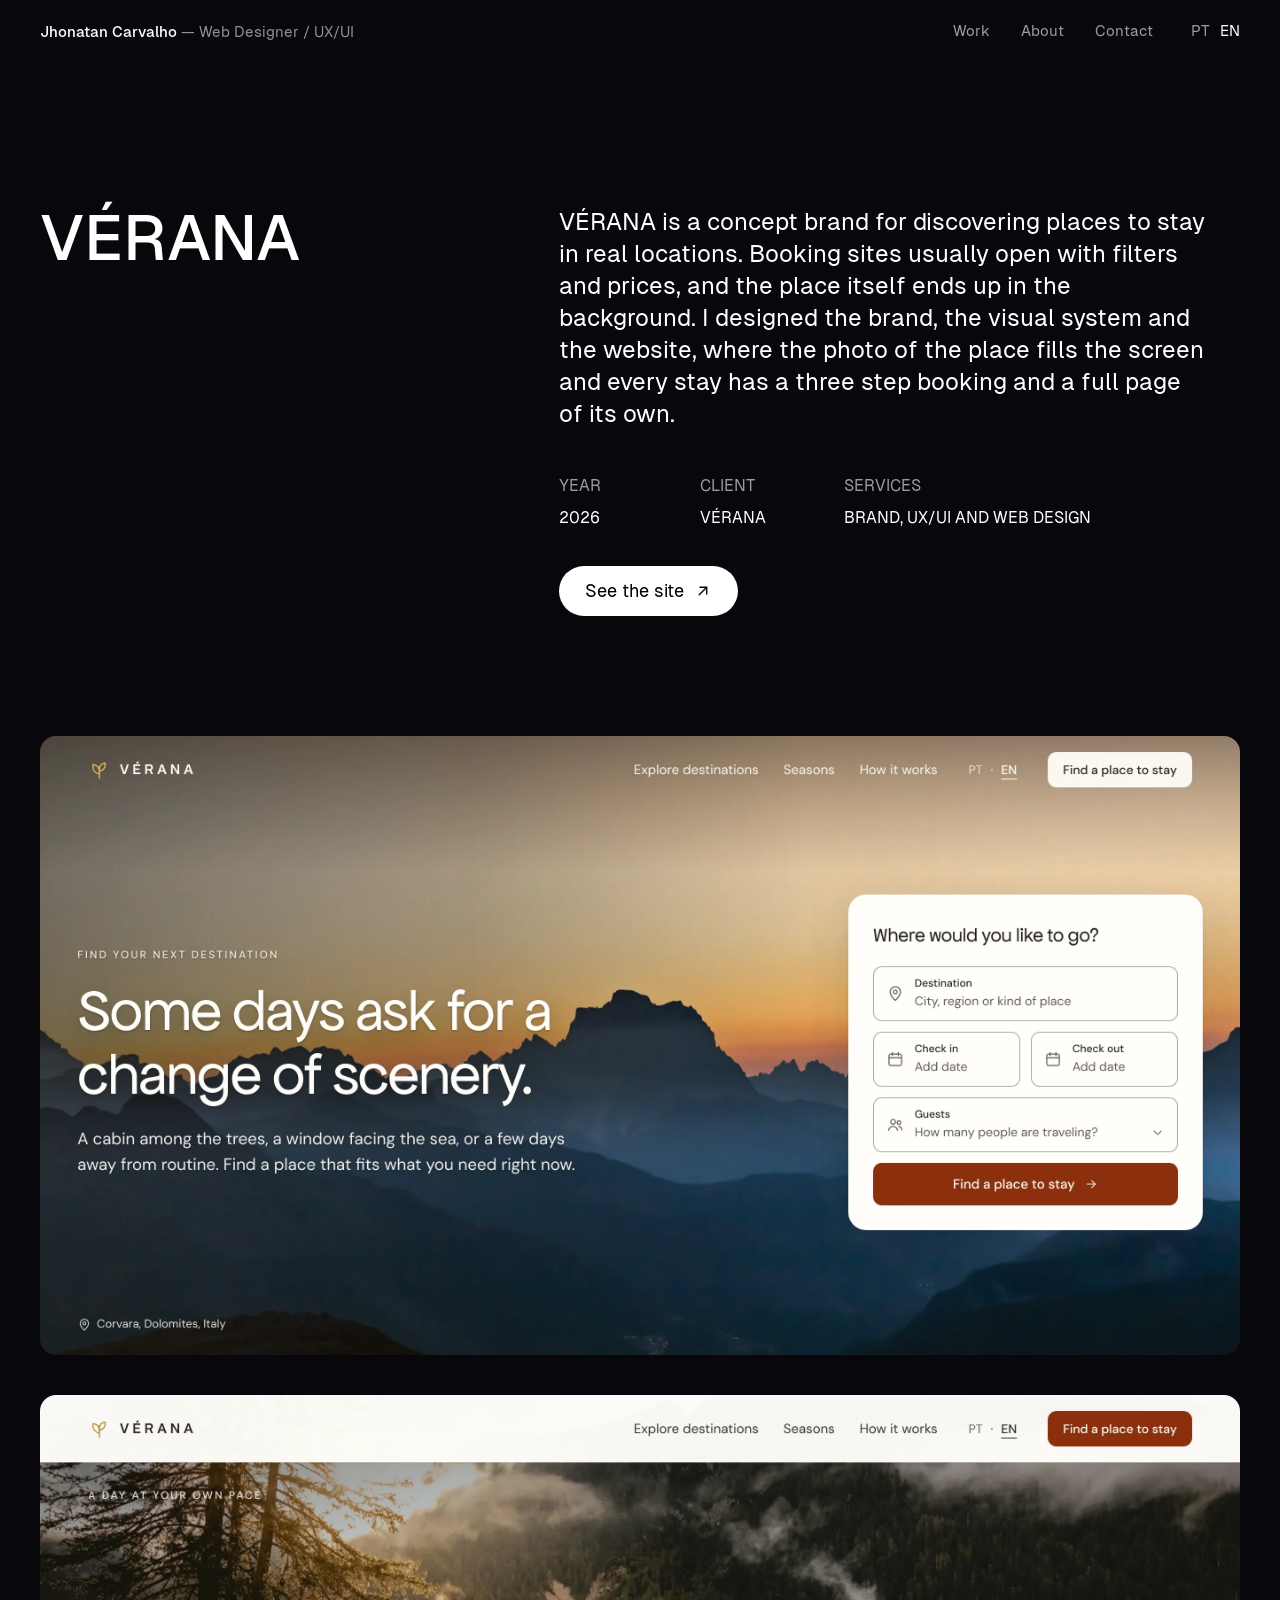
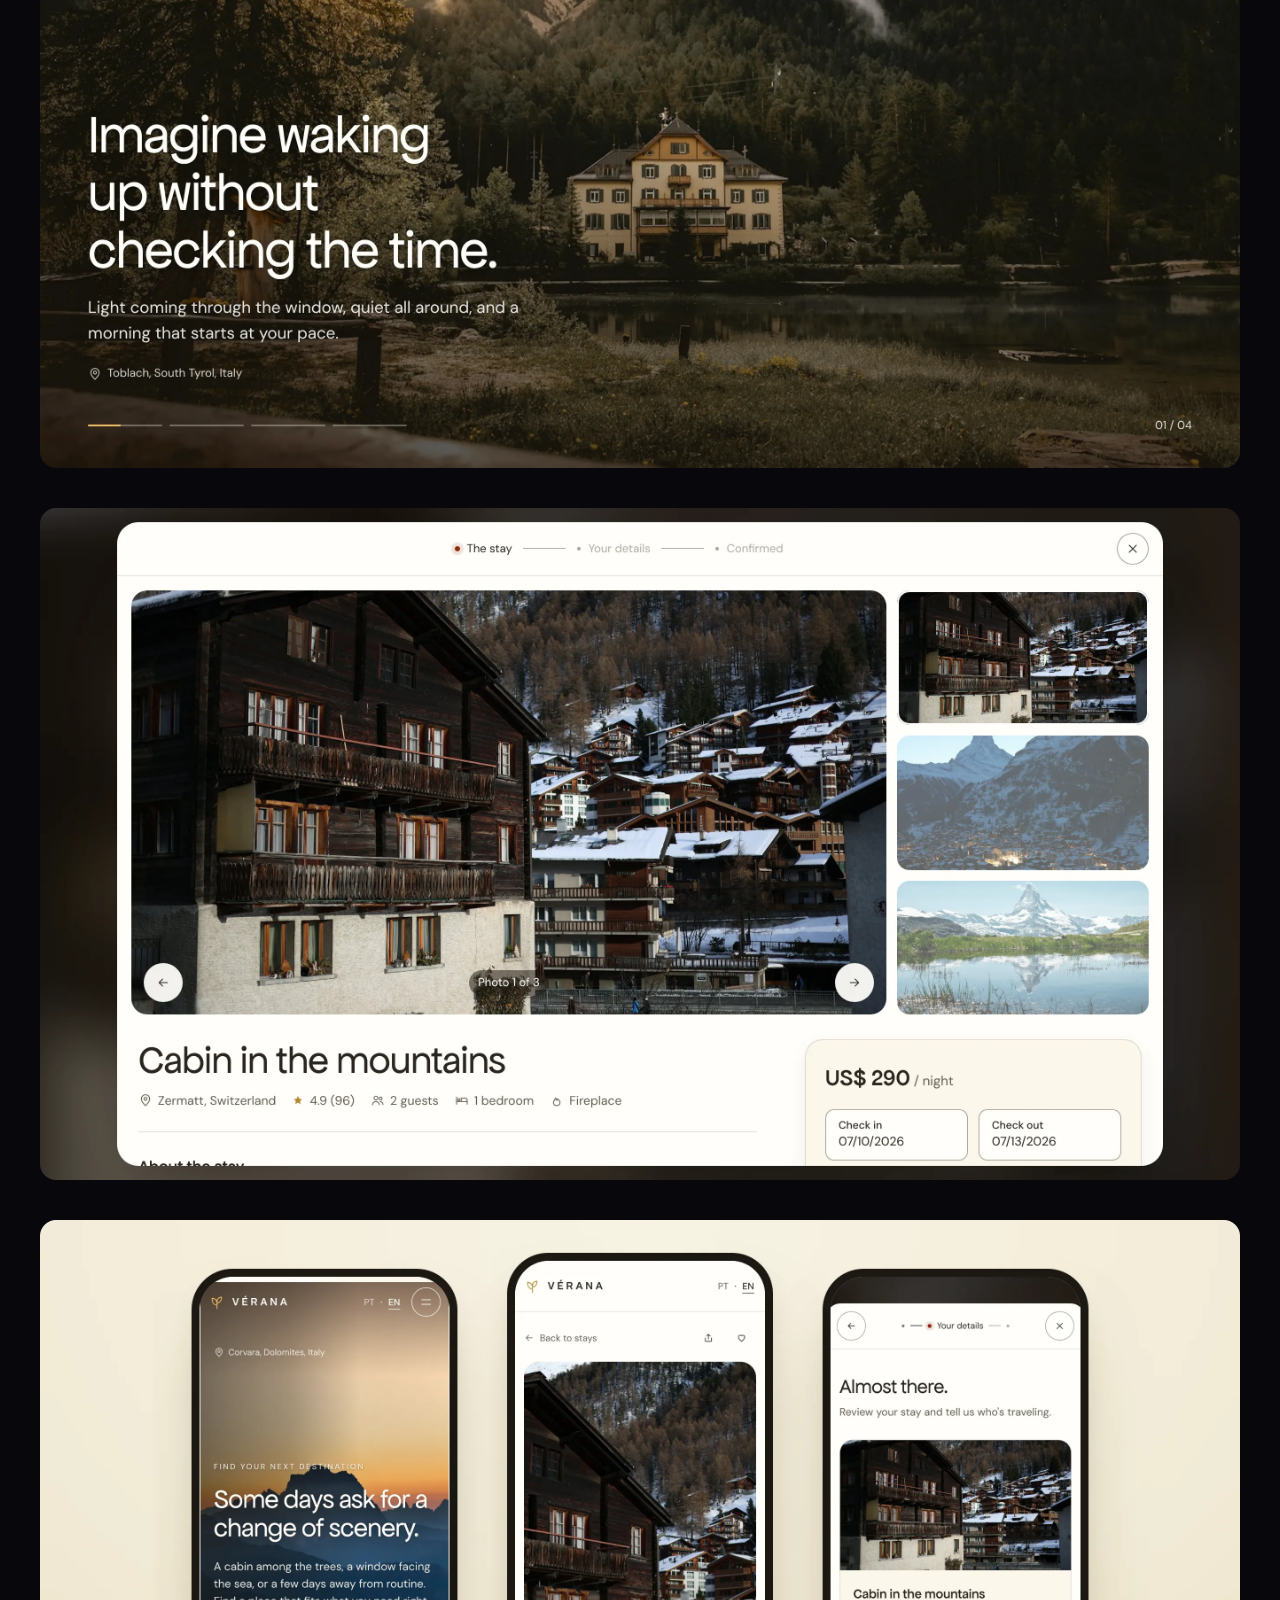
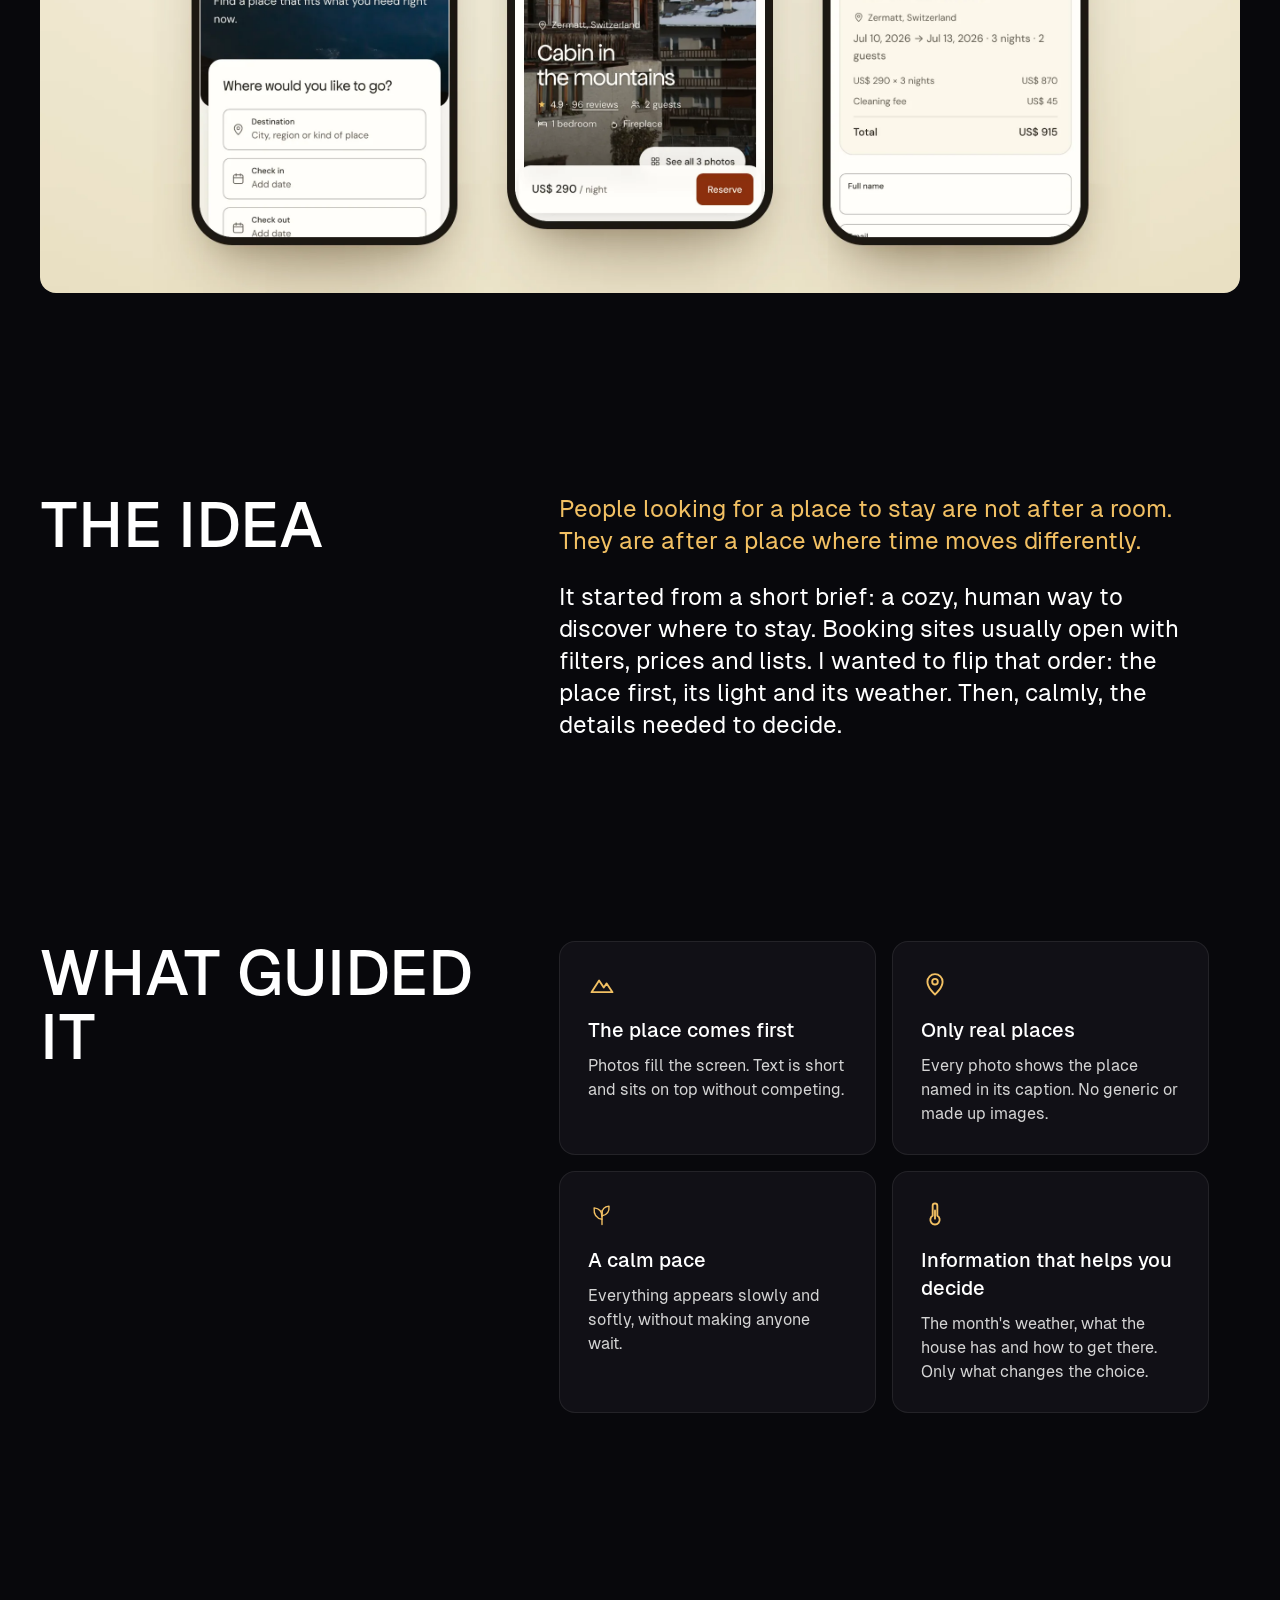
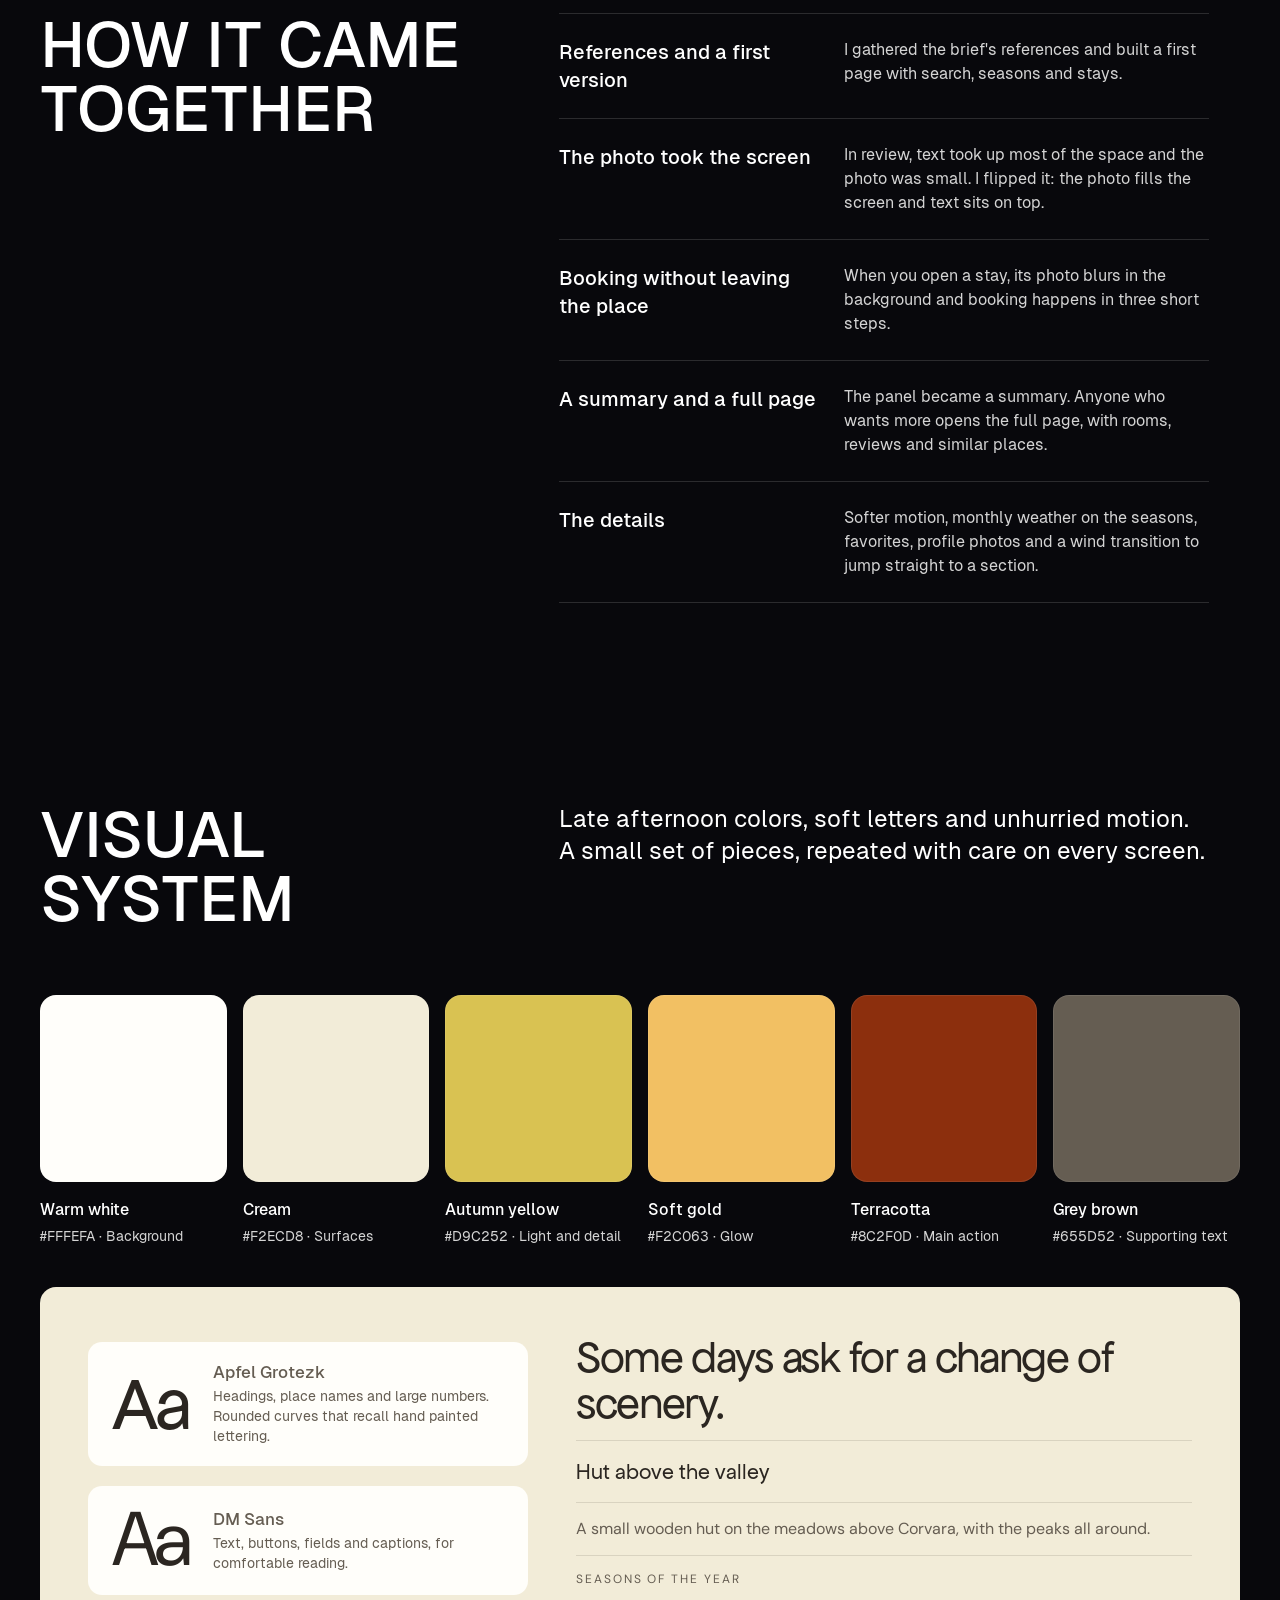
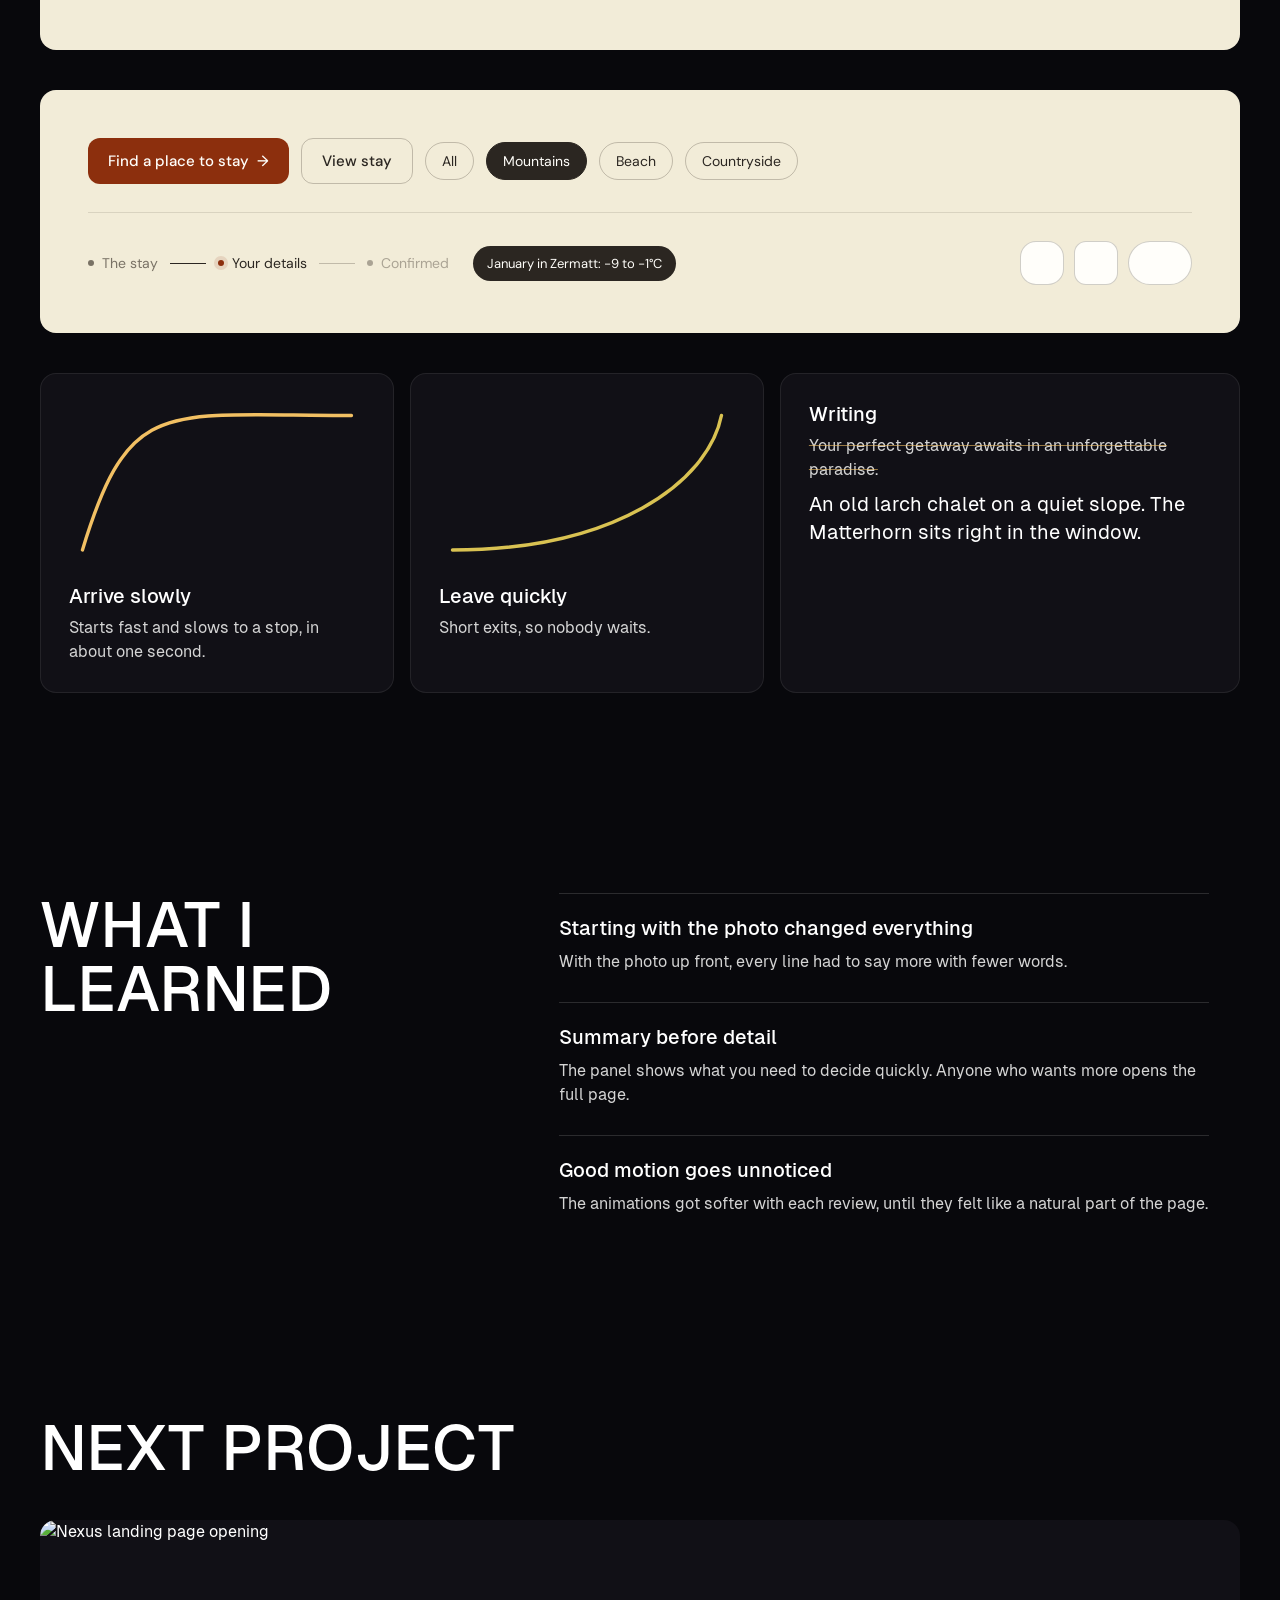
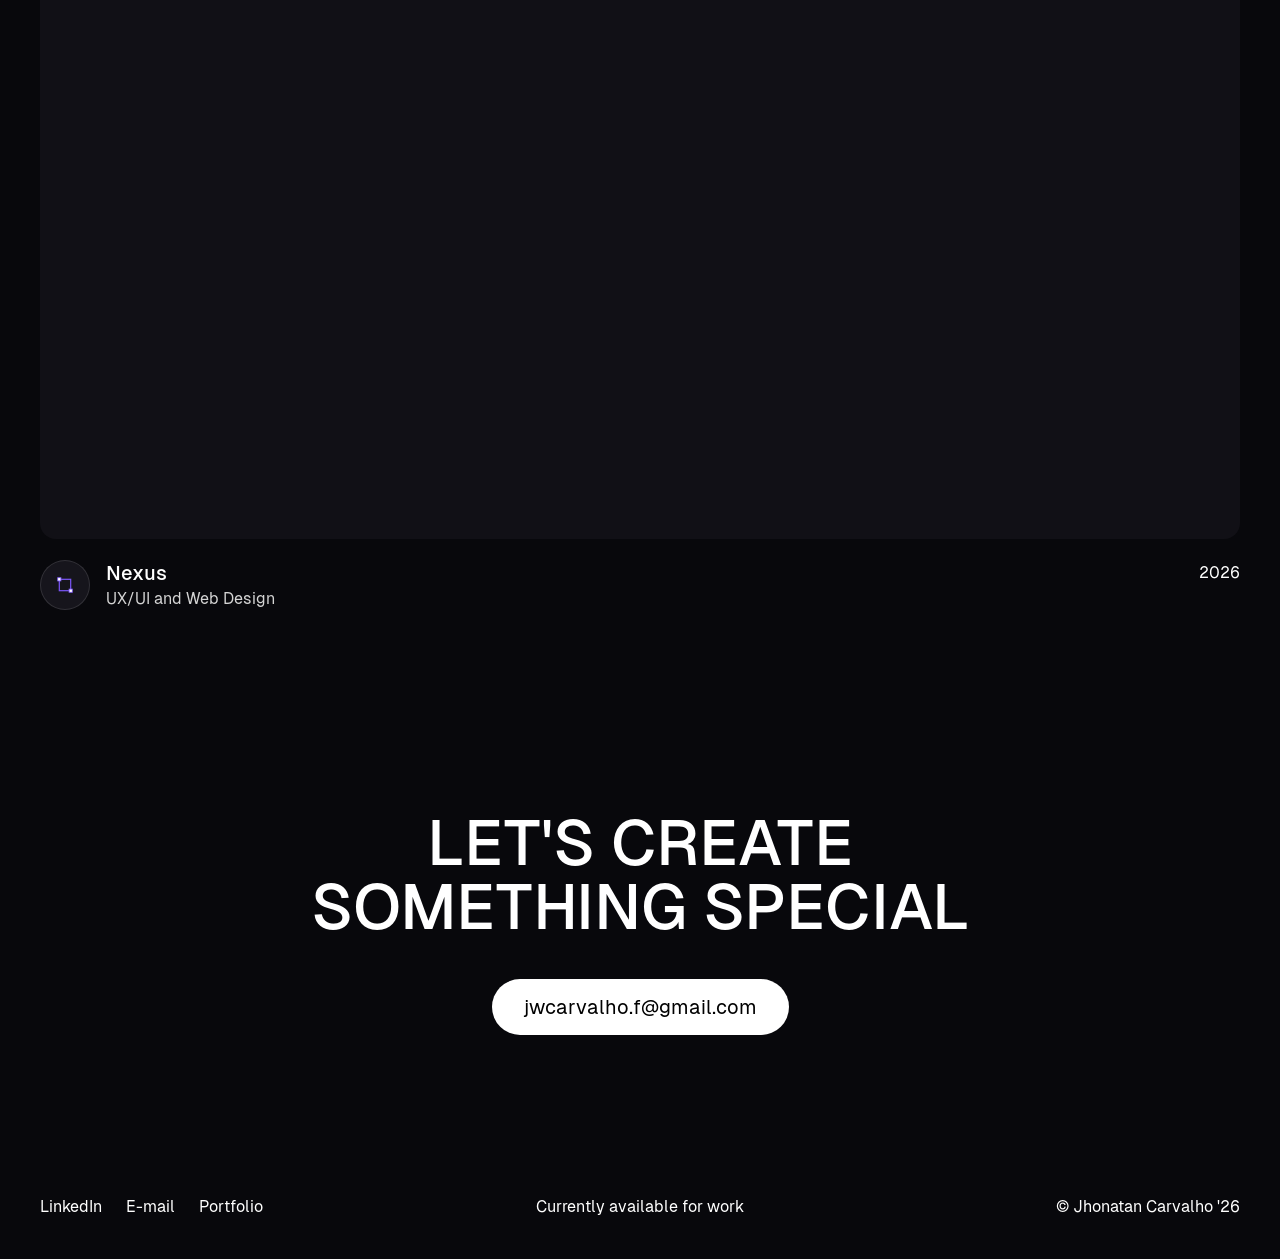
==== commit 9eed2cb8: "Case: uma página só, com link para o site e sem numeração - Estudo completo junto da página do proje" ====
--- a/case/index.html
+++ b/case/index.html
@@ -4,11 +4,13 @@
 <meta charset="utf-8">
 <meta name="viewport" content="width=device-width, initial-scale=1">
 <title>VÉRANA | Jhonatan Carvalho</title>
-<meta name="description" content="VÉRANA: marca, sistema visual e site de uma plataforma conceitual de descoberta de hospedagens.">
+<meta name="description" content="VÉRANA: ideia, processo, sistema visual e site de uma plataforma conceitual de descoberta de hospedagens.">
 <meta name="theme-color" content="#08080C">
 <link rel="icon" href="data:image/svg+xml,%3Csvg xmlns='http://www.w3.org/2000/svg' viewBox='0 0 64 64'%3E%3Crect width='64' height='64' rx='14' fill='%2308080C'/%3E%3Cg fill='none' stroke='%23F2C063' stroke-width='3' stroke-linecap='round' stroke-linejoin='round'%3E%3Cpath d='M32 52V24'/%3E%3Cpath d='M32 40c-11-2-16-10-15-22 10 1 15 8 15 17'/%3E%3Cpath d='M32 33c9-1.5 14-8.5 13-18-8.5 1-13 6.5-13 14.5'/%3E%3C/g%3E%3C/svg%3E">
 <link rel="preload" as="image" href="assets/verana-1.webp" fetchpriority="high">
+<link rel="stylesheet" href="https://fonts.googleapis.com/css2?family=DM+Sans:opsz,wght@9..40,400;9..40,500&display=swap">
 <style>
+@font-face{font-family:"Apfel Grotezk";src:url("assets/ApfelGrotezk-Regular.woff2") format("woff2");font-weight:400;font-display:swap}
 @font-face{font-family:"Geist";font-weight:400;font-style:normal;font-display:swap;src:url([data-uri]) format("woff2")}
 @font-face{font-family:"Geist";font-weight:500;font-style:normal;font-display:swap;src:url([data-uri]) format("woff2")}
 /* ===================== TEMPLATE DE PROJETO =====================
@@ -100,6 +102,84 @@
 .foot__links a{transition:opacity .25s}
 .foot__links a:hover{opacity:.6}
 .foot__copy{justify-self:end}
+
+
+/* ===================== ESTUDO (mesma página) ===================== */
+html[lang="en"] [data-l="pt"],html:not([lang="en"]) [data-l="en"]{display:none}
+.btn--site{margin-top:32px;gap:10px;font-size:18px;padding:14px 26px}
+.cs{margin-top:200px;display:grid;grid-template-columns:40.515% 54.19%;column-gap:2.72%;align-items:start}
+.cs__body{display:grid;gap:24px;font-size:24px;line-height:32px;max-width:737px}
+.cs__body p{margin:0}
+.cs__quote{color:var(--purple)}
+.rules{display:grid;grid-template-columns:1fr 1fr;gap:16px}
+.rule{padding:28px;border-radius:16px;background:#111016;border:1px solid rgba(255,255,255,.08);display:grid;gap:10px;align-content:start}
+.rule h3,.path h3,.learn h3{margin:0;font-family:var(--head);font-weight:500;font-size:20px;line-height:28px}
+.rule p,.path p,.learn p{margin:0;font-size:16px;line-height:24px;color:var(--muted)}
+.ic{width:28px;height:28px;fill:none;stroke:var(--purple);stroke-width:1.6;stroke-linecap:round;stroke-linejoin:round;margin-bottom:8px}
+.path{list-style:none;margin:0;padding:0;border-top:1px solid rgba(255,255,255,.14)}
+.path li{display:grid;grid-template-columns:minmax(0,5fr) minmax(0,7fr);gap:24px;padding:24px 0;border-bottom:1px solid rgba(255,255,255,.14)}
+.cs--ds .cs__body{font-size:24px}
+.ds{margin-top:64px;display:grid;gap:40px;max-width:1354px}
+.sw-row{display:grid;grid-template-columns:repeat(6,minmax(0,1fr));gap:16px}
+.sw{display:grid;gap:4px;font-size:14px;color:var(--muted)}
+.sw i{display:block;aspect-ratio:1;border-radius:16px;margin-bottom:12px;border:1px solid rgba(255,255,255,.08)}
+.sw b{font-weight:500;font-size:16px;color:var(--white)}
+.board{border-radius:16px;background:#F2ECD8;color:#2B2621;padding:48px;display:grid;grid-template-columns:minmax(0,5fr) minmax(0,7fr);gap:48px;align-items:center}
+.type{display:grid;gap:20px}
+.face{display:grid;grid-template-columns:auto 1fr;gap:24px;align-items:center;padding:20px 24px;border-radius:14px;background:#FFFEFA}
+.aa{font-size:76px;line-height:.9;letter-spacing:-.04em}
+.face b{display:block;font-weight:500;font-size:17px;margin-bottom:4px}
+.face div{font-size:14px;line-height:20px;color:#655D52}
+.scale p{margin:0;padding:14px 0;border-bottom:1px solid rgba(101,93,82,.18)}
+.scale .s1{font-family:"Apfel Grotezk",sans-serif;font-size:44px;line-height:1.04;letter-spacing:-.03em;padding-top:0}
+.scale .s2{font-family:"Apfel Grotezk",sans-serif;font-size:22px}
+.scale .s3{font-family:"DM Sans",sans-serif;font-size:16px;color:#655D52}
+.scale .s4{font-family:"DM Sans",sans-serif;font-size:12px;letter-spacing:.16em;text-transform:uppercase;color:#655D52;border-bottom:0}
+.board--kit{grid-template-columns:1fr;gap:28px;font-family:"DM Sans",sans-serif}
+.kit-row{display:flex;flex-wrap:wrap;gap:12px;align-items:center}
+.kit-row+.kit-row{padding-top:28px;border-top:1px solid rgba(101,93,82,.18)}
+.vb{display:inline-flex;align-items:center;gap:8px;min-height:46px;padding:0 20px;border-radius:12px;font-size:15px;font-weight:500}
+.vb--primary{background:#8C2F0D;color:#FFFEFA}
+.vb--ghost{border:1px solid rgba(101,93,82,.35)}
+.chip{min-height:38px;padding:0 16px;border-radius:999px;border:1px solid rgba(101,93,82,.35);display:inline-flex;align-items:center;font-size:14px}
+.chip.on{background:#2B2621;border-color:#2B2621;color:#FFFEFA}
+.steps{display:flex;align-items:center;gap:12px;font-size:14px;color:#655D52;margin-right:12px}
+.steps .ln{width:36px;height:1px;background:rgba(101,93,82,.35)}
+.steps .ln.on{background:#2B2621}
+.st{display:inline-flex;align-items:center;gap:8px;opacity:.5}
+.st i{width:6px;height:6px;border-radius:50%;background:currentColor}
+.st.done{opacity:.85}.st.now{opacity:1;color:#2B2621}
+.st.now i{background:#8C2F0D;box-shadow:0 0 0 4px rgba(140,47,13,.12)}
+.pill-dark{display:inline-flex;align-items:center;padding:8px 14px;border-radius:999px;background:#2B2621;color:#FFFEFA;font-size:13px}
+.shapes{display:inline-flex;gap:10px;margin-left:auto}
+.shapes i{display:block;width:44px;height:44px;background:#FFFEFA;border:1px solid rgba(101,93,82,.3)}
+.motion{display:grid;grid-template-columns:1fr 1fr 1.3fr;gap:16px}
+.mc{padding:28px;border-radius:16px;background:#111016;border:1px solid rgba(255,255,255,.08);display:grid;gap:8px;align-content:start;font-size:16px;line-height:24px;color:var(--muted)}
+.mc svg{width:100%;height:auto;margin-bottom:12px}
+.mc b{font-family:var(--head);font-weight:500;font-size:20px;color:var(--white)}
+.mc .no{text-decoration:line-through;text-decoration-color:rgba(242,192,99,.6)}
+.mc .yes{color:var(--white);font-size:20px;line-height:28px}
+.learn{display:grid;grid-template-columns:1fr;gap:28px}
+.learn div{display:grid;gap:8px;padding-top:20px;border-top:1px solid rgba(255,255,255,.14)}
+.next{margin-top:200px}
+.card__mark svg{display:block}
+@media (max-width:1024px){
+  .cs{grid-template-columns:1fr;gap:32px;margin-top:140px}
+  .sw-row{grid-template-columns:repeat(3,minmax(0,1fr))}
+  .board{grid-template-columns:1fr;padding:32px}
+  .motion{grid-template-columns:1fr}
+}
+@media (max-width:700px){
+  .cs{margin-top:96px}
+  .cs__body{font-size:20px;line-height:28px}
+  .rules{grid-template-columns:1fr}
+  .path li{grid-template-columns:1fr;gap:6px}
+  .sw-row{grid-template-columns:repeat(2,minmax(0,1fr))}
+  .board{padding:24px}
+  .aa{font-size:56px}
+  .scale .s1{font-size:30px}
+  .shapes{margin-left:0}
+}
 
 /* ===================== TABLET E CELULAR ===================== */
 @media (max-width:1024px){
@@ -157,6 +237,7 @@
         <div><dt data-i18n="fClient">Cliente</dt><dd data-i18n="vClient">VÉRANA</dd></div>
         <div><dt data-i18n="fServices">Serviços</dt><dd data-i18n="vServices">Marca, UX/UI e Web Design</dd></div>
       </dl>
+      <a class="btn btn--site" href="https://verana-jet.vercel.app/" data-href-pt="https://verana-jet.vercel.app/" data-href-en="https://verana-jet.vercel.app/?lang=en" target="_blank" rel="noopener"><span data-i18n="siteBtn">Ver o site</span><svg viewBox="0 0 24 24" width="18" height="18" aria-hidden="true" fill="none" stroke="currentColor" stroke-width="1.8" stroke-linecap="round" stroke-linejoin="round"><path d="M7 17 17 7M8 7h9v9"/></svg></a>
     </div>
   </section>
 
@@ -167,17 +248,99 @@
     <figure class="shot"><img src="assets/verana-4.webp" data-src-pt="assets/verana-4.webp" data-src-en="assets/verana-4-en.webp" data-i18n-alt="alt4" alt="Três telas da VÉRANA no celular: abertura, página da hospedagem e dados da reserva" width="2708" height="1518" loading="lazy"></figure>
   </section>
 
-  <section class="more">
-    <h2 class="more__title" data-i18n="moreTitle">Quer ver mais detalhes?</h2>
-    <a class="btn" href="estudo/?lang=pt" data-href-pt="estudo/?lang=pt" data-href-en="estudo/?lang=en" data-i18n="moreBtn">Ler o estudo de caso</a>
-  </section>
+  <section class="cs" aria-labelledby="cs-idea">
+    <h2 class="h cs__h" id="cs-idea"><span data-l="pt">A ideia</span><span data-l="en">The idea</span></h2>
+    <div class="cs__body">
+      <p class="cs__quote"><span data-l="pt">Quem procura onde ficar não está atrás de um quarto. Está atrás de um lugar onde o tempo passa diferente.</span><span data-l="en">People looking for a place to stay are not after a room. They are after a place where time moves differently.</span></p>
+      <p><span data-l="pt">O ponto de partida foi um briefing curto: uma experiência aconchegante e humana para descobrir onde ficar. Os sites de reserva costumam abrir com filtros, preços e listas. Eu quis inverter a ordem: primeiro o lugar, a luz e o clima. Depois, com calma, os detalhes para decidir.</span><span data-l="en">It started from a short brief: a cozy, human way to discover where to stay. Booking sites usually open with filters, prices and lists. I wanted to flip that order: the place first, its light and its weather. Then, calmly, the details needed to decide.</span></p>
+    </div>
+  </section>
+
+  <section class="cs" aria-labelledby="cs-rules">
+    <h2 class="h cs__h" id="cs-rules"><span data-l="pt">O que guiou</span><span data-l="en">What guided it</span></h2>
+    <div class="rules">
+      <article class="rule"><svg class="ic" viewBox="0 0 24 24" aria-hidden="true"><path d="M3 19l6.5-10 4 6 2.5-3.5L21 19z"/></svg><h3><span data-l="pt">O lugar vem primeiro</span><span data-l="en">The place comes first</span></h3><p><span data-l="pt">Fotos ocupam a tela inteira. O texto é curto e passa por cima, sem disputar atenção.</span><span data-l="en">Photos fill the screen. Text is short and sits on top without competing.</span></p></article>
+      <article class="rule"><svg class="ic" viewBox="0 0 24 24" aria-hidden="true"><path d="M12 21s-6.5-5.6-6.5-11a6.5 6.5 0 0 1 13 0c0 5.4-6.5 11-6.5 11z"/><circle cx="12" cy="10" r="2.4"/></svg><h3><span data-l="pt">Só lugares reais</span><span data-l="en">Only real places</span></h3><p><span data-l="pt">Cada foto mostra o lugar escrito na legenda. Nenhuma imagem genérica ou inventada.</span><span data-l="en">Every photo shows the place named in its caption. No generic or made up images.</span></p></article>
+      <article class="rule"><svg class="ic" viewBox="0 0 32 32" aria-hidden="true"><path d="M16 28V12"/><path d="M16 22c-6.5-1-9.5-6-9-13 6 .6 9 4.6 9 10"/><path d="M16 18c5.5-.8 8.5-5 8-11-5 .5-8 3.8-8 8.6"/></svg><h3><span data-l="pt">Ritmo calmo</span><span data-l="en">A calm pace</span></h3><p><span data-l="pt">Tudo aparece devagar e com suavidade, mas sem fazer ninguém esperar.</span><span data-l="en">Everything appears slowly and softly, without making anyone wait.</span></p></article>
+      <article class="rule"><svg class="ic" viewBox="0 0 24 24" aria-hidden="true"><path d="M10 13.5V5a2 2 0 0 1 4 0v8.5a4 4 0 1 1-4 0z"/><path d="M12 9v7"/></svg><h3><span data-l="pt">Informação que ajuda a decidir</span><span data-l="en">Information that helps you decide</span></h3><p><span data-l="pt">O clima do mês, o que tem na casa e como chegar. Só o que muda a escolha.</span><span data-l="en">The month's weather, what the house has and how to get there. Only what changes the choice.</span></p></article>
+    </div>
+  </section>
+
+  <section class="cs" aria-labelledby="cs-path">
+    <h2 class="h cs__h" id="cs-path"><span data-l="pt">Como chegou aqui</span><span data-l="en">How it came together</span></h2>
+    <ul class="path">
+      <li><h3><span data-l="pt">Referências e primeira versão</span><span data-l="en">References and a first version</span></h3><p><span data-l="pt">Juntei as referências do briefing e montei uma primeira página com busca, estações e hospedagens.</span><span data-l="en">I gathered the brief's references and built a first page with search, seasons and stays.</span></p></li>
+      <li><h3><span data-l="pt">A foto ganhou a tela</span><span data-l="en">The photo took the screen</span></h3><p><span data-l="pt">Na revisão, o texto ocupava quase tudo e a foto ficava pequena. Inverti: a foto ocupa a tela e o texto passa por cima.</span><span data-l="en">In review, text took up most of the space and the photo was small. I flipped it: the photo fills the screen and text sits on top.</span></p></li>
+      <li><h3><span data-l="pt">Reservar sem sair do lugar</span><span data-l="en">Booking without leaving the place</span></h3><p><span data-l="pt">Ao abrir uma hospedagem, a foto do lugar fica desfocada ao fundo e a reserva acontece em três passos curtos.</span><span data-l="en">When you open a stay, its photo blurs in the background and booking happens in three short steps.</span></p></li>
+      <li><h3><span data-l="pt">Resumo e página completa</span><span data-l="en">A summary and a full page</span></h3><p><span data-l="pt">O painel virou um resumo. Quem quer saber mais abre a página completa, com quartos, avaliações e opções parecidas.</span><span data-l="en">The panel became a summary. Anyone who wants more opens the full page, with rooms, reviews and similar places.</span></p></li>
+      <li><h3><span data-l="pt">Os detalhes</span><span data-l="en">The details</span></h3><p><span data-l="pt">Movimentos mais suaves, o clima do mês nas estações, favoritos, fotos nos perfis e uma transição de vento para ir direto a uma seção.</span><span data-l="en">Softer motion, monthly weather on the seasons, favorites, profile photos and a wind transition to jump straight to a section.</span></p></li>
+    </ul>
+  </section>
+
+  <section class="cs cs--ds" aria-labelledby="cs-ds">
+    <h2 class="h cs__h" id="cs-ds"><span data-l="pt">Sistema visual</span><span data-l="en">Visual system</span></h2>
+    <div class="cs__body"><p><span data-l="pt">Cores de fim de tarde, letras macias e movimento sem pressa. Poucas peças, repetidas com cuidado em todas as telas.</span><span data-l="en">Late afternoon colors, soft letters and unhurried motion. A small set of pieces, repeated with care on every screen.</span></p></div>
+  </section>
+
+  <div class="ds">
+    <div class="sw-row">
+      <div class="sw"><i style="background:#FFFEFA"></i><b><span data-l="pt">Branco quente</span><span data-l="en">Warm white</span></b><span>#FFFEFA · <span data-l="pt">Fundo</span><span data-l="en">Background</span></span></div>
+      <div class="sw"><i style="background:#F2ECD8"></i><b><span data-l="pt">Creme</span><span data-l="en">Cream</span></b><span>#F2ECD8 · <span data-l="pt">Superfícies</span><span data-l="en">Surfaces</span></span></div>
+      <div class="sw"><i style="background:#D9C252"></i><b><span data-l="pt">Amarelo outono</span><span data-l="en">Autumn yellow</span></b><span>#D9C252 · <span data-l="pt">Luz e detalhe</span><span data-l="en">Light and detail</span></span></div>
+      <div class="sw"><i style="background:#F2C063"></i><b><span data-l="pt">Dourado suave</span><span data-l="en">Soft gold</span></b><span>#F2C063 · <span data-l="pt">Brilho</span><span data-l="en">Glow</span></span></div>
+      <div class="sw"><i style="background:#8C2F0D"></i><b><span data-l="pt">Terracota</span><span data-l="en">Terracotta</span></b><span>#8C2F0D · <span data-l="pt">Ação principal</span><span data-l="en">Main action</span></span></div>
+      <div class="sw"><i style="background:#655D52"></i><b><span data-l="pt">Marrom acinzentado</span><span data-l="en">Grey brown</span></b><span>#655D52 · <span data-l="pt">Texto de apoio</span><span data-l="en">Supporting text</span></span></div>
+    </div>
+
+    <div class="board">
+      <div class="type">
+        <div class="face"><span class="aa" style="font-family:'Apfel Grotezk',sans-serif">Aa</span><div><b>Apfel Grotezk</b><span data-l="pt">Títulos, nomes de lugares e números grandes. Curvas arredondadas que lembram letra pintada à mão.</span><span data-l="en">Headings, place names and large numbers. Rounded curves that recall hand painted lettering.</span></div></div>
+        <div class="face"><span class="aa" style="font-family:'DM Sans',sans-serif">Aa</span><div><b>DM Sans</b><span data-l="pt">Textos, botões, campos e legendas, para ler com conforto.</span><span data-l="en">Text, buttons, fields and captions, for comfortable reading.</span></div></div>
+      </div>
+      <div class="scale">
+        <p class="s1"><span data-l="pt">Tem dias que pedem uma mudança de cenário.</span><span data-l="en">Some days ask for a change of scenery.</span></p>
+        <p class="s2"><span data-l="pt">Chalé com vista para o vale</span><span data-l="en">Hut above the valley</span></p>
+        <p class="s3"><span data-l="pt">Um chalé de madeira na encosta, com deck para o vale e silêncio de verdade.</span><span data-l="en">A small wooden hut on the meadows above Corvara, with the peaks all around.</span></p>
+        <p class="s4"><span data-l="pt">Estações do ano</span><span data-l="en">Seasons of the year</span></p>
+      </div>
+    </div>
+
+    <div class="board board--kit">
+      <div class="kit-row">
+        <span class="vb vb--primary"><span data-l="pt">Encontrar hospedagem</span><span data-l="en">Find a place to stay</span> →</span>
+        <span class="vb vb--ghost"><span data-l="pt">Ver hospedagem</span><span data-l="en">View stay</span></span>
+        <span class="chip"><span data-l="pt">Todos</span><span data-l="en">All</span></span><span class="chip on"><span data-l="pt">Serra</span><span data-l="en">Mountains</span></span><span class="chip"><span data-l="pt">Praia</span><span data-l="en">Beach</span></span><span class="chip"><span data-l="pt">Campo</span><span data-l="en">Countryside</span></span>
+      </div>
+      <div class="kit-row">
+        <div class="steps"><span class="st done"><i></i><span data-l="pt">Hospedagem</span><span data-l="en">The stay</span></span><span class="ln on"></span><span class="st now"><i></i><span data-l="pt">Seus dados</span><span data-l="en">Your details</span></span><span class="ln"></span><span class="st"><i></i><span data-l="pt">Confirmado</span><span data-l="en">Confirmed</span></span></div>
+        <span class="pill-dark"><span data-l="pt">julho em Urubici: 1 a 15°C</span><span data-l="en">January in Zermatt: −9 to −1°C</span></span>
+        <span class="shapes"><i style="border-radius:16px"></i><i style="border-radius:12px"></i><i style="border-radius:999px;width:64px"></i></span>
+      </div>
+    </div>
+
+    <div class="motion">
+      <div class="mc"><svg viewBox="0 0 220 120" aria-hidden="true"><path d="M10 110 C 45 -5, 70 10, 210 10" fill="none" stroke="#F2C063" stroke-width="2.5" stroke-linecap="round"/></svg><b><span data-l="pt">Entrar devagar</span><span data-l="en">Arrive slowly</span></b><span data-l="pt">Começa rápido e desacelera até parar, em cerca de um segundo.</span><span data-l="en">Starts fast and slows to a stop, in about one second.</span></div>
+      <div class="mc"><svg viewBox="0 0 220 120" aria-hidden="true"><path d="M10 110 C 130 110, 200 60, 210 10" fill="none" stroke="#D9C252" stroke-width="2.5" stroke-linecap="round"/></svg><b><span data-l="pt">Sair rápido</span><span data-l="en">Leave quickly</span></b><span data-l="pt">Saídas curtas, para não fazer ninguém esperar.</span><span data-l="en">Short exits, so nobody waits.</span></div>
+      <div class="mc mc--write"><b><span data-l="pt">Escrita</span><span data-l="en">Writing</span></b><span class="no"><span data-l="pt">Seu refúgio perfeito espera por você em um paraíso inesquecível.</span><span data-l="en">Your perfect getaway awaits in an unforgettable paradise.</span></span><span class="yes"><span data-l="pt">Uma cabana pequena entre araucárias. A lareira fica acesa à noite.</span><span data-l="en">An old larch chalet on a quiet slope. The Matterhorn sits right in the window.</span></span></div>
+    </div>
+  </div>
+
+  <section class="cs" aria-labelledby="cs-learn">
+    <h2 class="h cs__h" id="cs-learn"><span data-l="pt">O que aprendi</span><span data-l="en">What I learned</span></h2>
+    <div class="learn">
+      <div><h3><span data-l="pt">Começar pela foto mudou tudo</span><span data-l="en">Starting with the photo changed everything</span></h3><p><span data-l="pt">Com a foto em primeiro plano, cada frase precisou dizer mais com menos palavras.</span><span data-l="en">With the photo up front, every line had to say more with fewer words.</span></p></div>
+      <div><h3><span data-l="pt">Resumo antes do detalhe</span><span data-l="en">Summary before detail</span></h3><p><span data-l="pt">O painel mostra o essencial para decidir rápido. Quem quer mais abre a página completa.</span><span data-l="en">The panel shows what you need to decide quickly. Anyone who wants more opens the full page.</span></p></div>
+      <div><h3><span data-l="pt">Movimento bom passa despercebido</span><span data-l="en">Good motion goes unnoticed</span></h3><p><span data-l="pt">As animações ficaram mais suaves a cada revisão, até parecerem parte natural da página.</span><span data-l="en">The animations got softer with each review, until they felt like a natural part of the page.</span></p></div>
+    </div>
+  </section>
+
 
   <section class="next" aria-labelledby="next-title">
     <h2 class="h" id="next-title" data-i18n="nextTitle">Próximo projeto</h2>
     <a class="card" href="https://nexus-portifolio-seven.vercel.app/" target="_blank" rel="noopener">
       <div class="card__img"><img src="https://nexus-portifolio-seven.vercel.app/assets/nexus-1.webp" data-src-pt="https://nexus-portifolio-seven.vercel.app/assets/nexus-1.webp" data-src-en="https://nexus-portifolio-seven.vercel.app/assets/nexus-1-en.webp" data-i18n-alt="altNext" alt="Abertura da landing page da Nexus" width="2708" height="1398" loading="lazy"></div>
       <div class="card__row">
-        <span class="card__mark" aria-hidden="true">N</span>
+        <span class="card__mark" aria-hidden="true"><svg viewBox="0 0 64 64" width="26" height="26"><rect x="18" y="18" width="28" height="28" fill="none" stroke="#7954F6" stroke-width="3"/><rect x="14" y="14" width="8" height="8" fill="#fff" stroke="#7954F6" stroke-width="2"/><rect x="42" y="42" width="8" height="8" fill="#fff" stroke="#7954F6" stroke-width="2"/></svg></span>
         <span class="card__name">Nexus</span>
         <span class="card__year">2026</span>
         <span class="card__cat" data-i18n="nextCat">UX/UI e Web Design</span>
@@ -208,7 +371,7 @@
     alt2:"Um dia no seu tempo: nascer do sol em Praia do Forte com a frase entrando sobre a foto",
     alt3:"Painel da hospedagem em Urubici, com o lugar desfocado ao fundo e as etapas da reserva no topo",
     alt4:"Três telas da VÉRANA no celular: abertura, página da hospedagem e dados da reserva",
-    moreTitle:"Quer ver mais detalhes?", moreBtn:"Ler o estudo de caso",
+    siteBtn:"Ver o site",
     nextTitle:"Próximo projeto", nextCat:"UX/UI e Web Design", altNext:"Abertura da landing page da Nexus",
     footTitle:"Vamos criar algo especial", portfolio:"Portfólio", available:"Disponível para novos projetos", copied:"E-mail copiado" },
   en:{ navWork:"Work", navAbout:"About", navContact:"Contact",
@@ -218,7 +381,7 @@
     alt2:"A day at your own pace: morning light in Toblach with the line sliding over the photo",
     alt3:"Stay panel for a cabin in Zermatt, with the place blurred behind and the booking steps on top",
     alt4:"Three VÉRANA screens on mobile: opening, stay page and booking details",
-    moreTitle:"Looking for more details?", moreBtn:"Read case study",
+    siteBtn:"See the site",
     nextTitle:"Next project", nextCat:"UX/UI and Web Design", altNext:"Nexus landing page opening",
     footTitle:"Let's create something special", portfolio:"Portfolio", available:"Currently available for work", copied:"Email copied" }
 };
